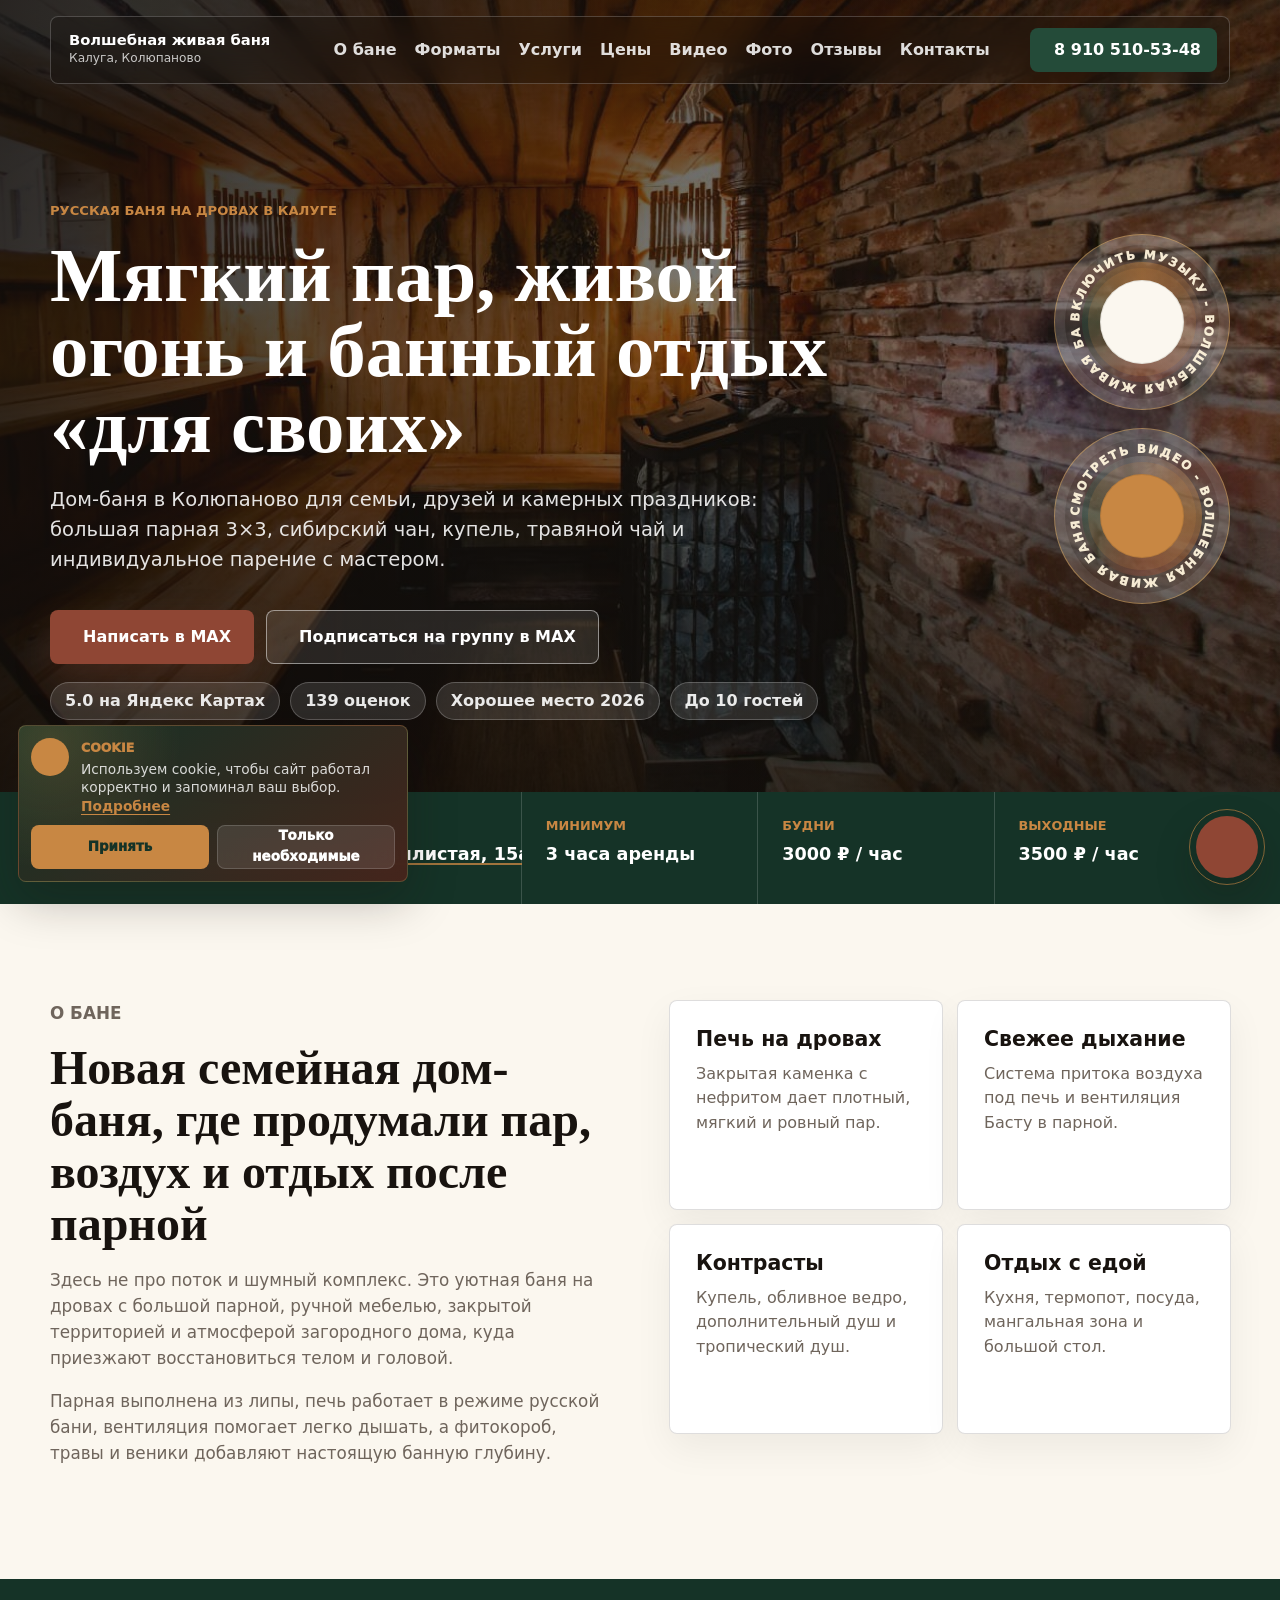
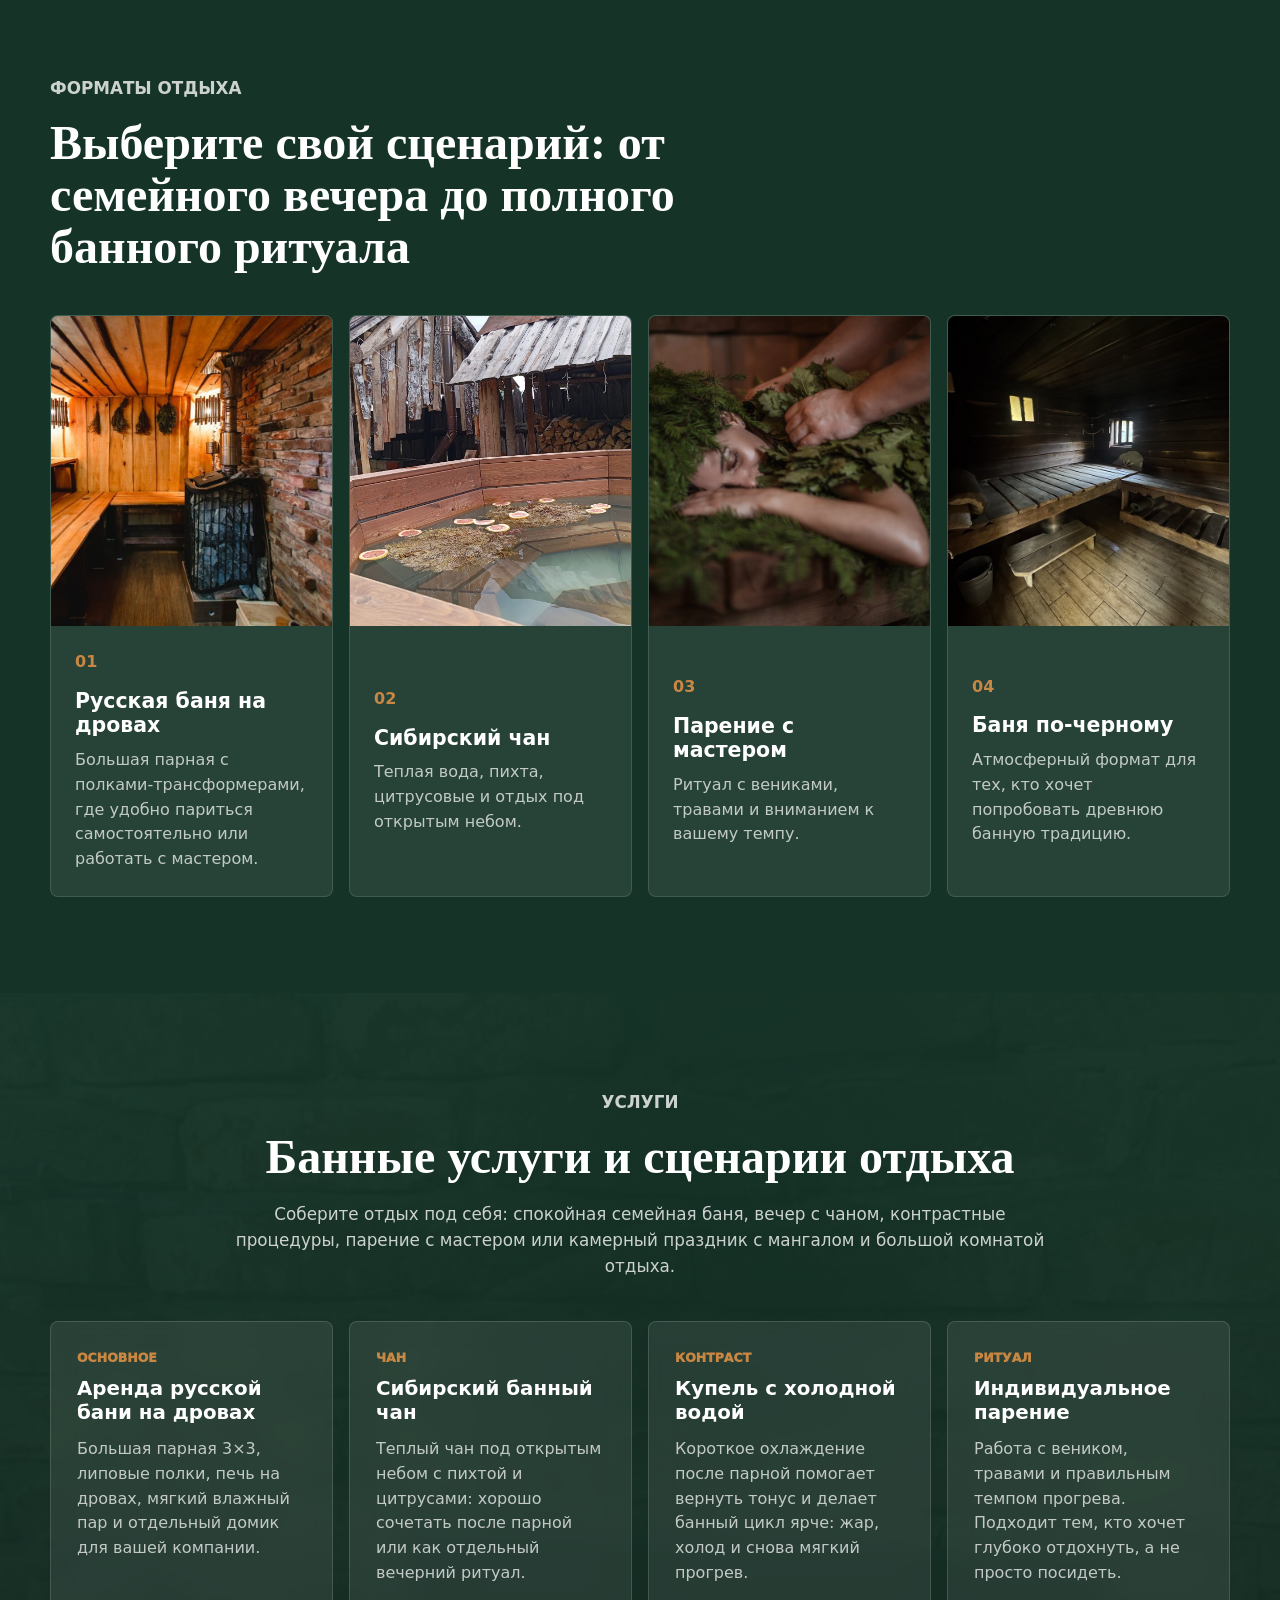
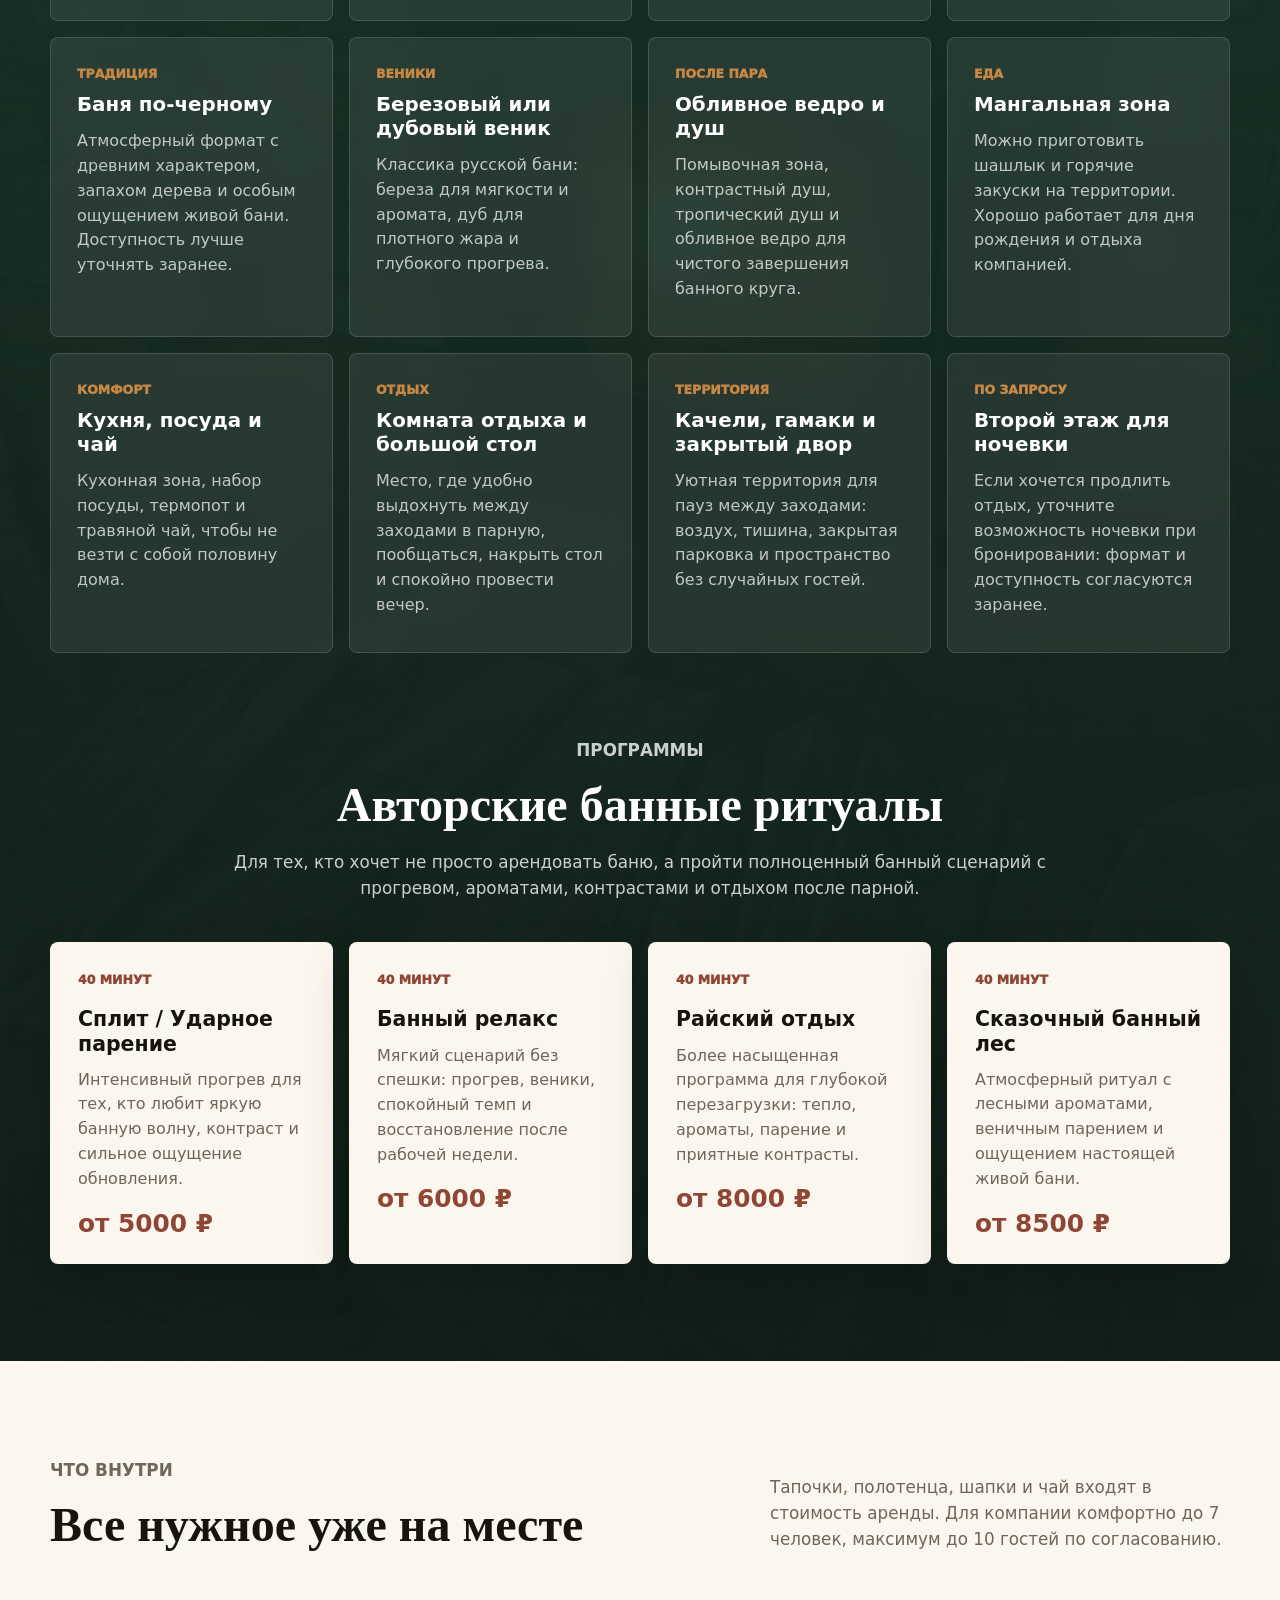
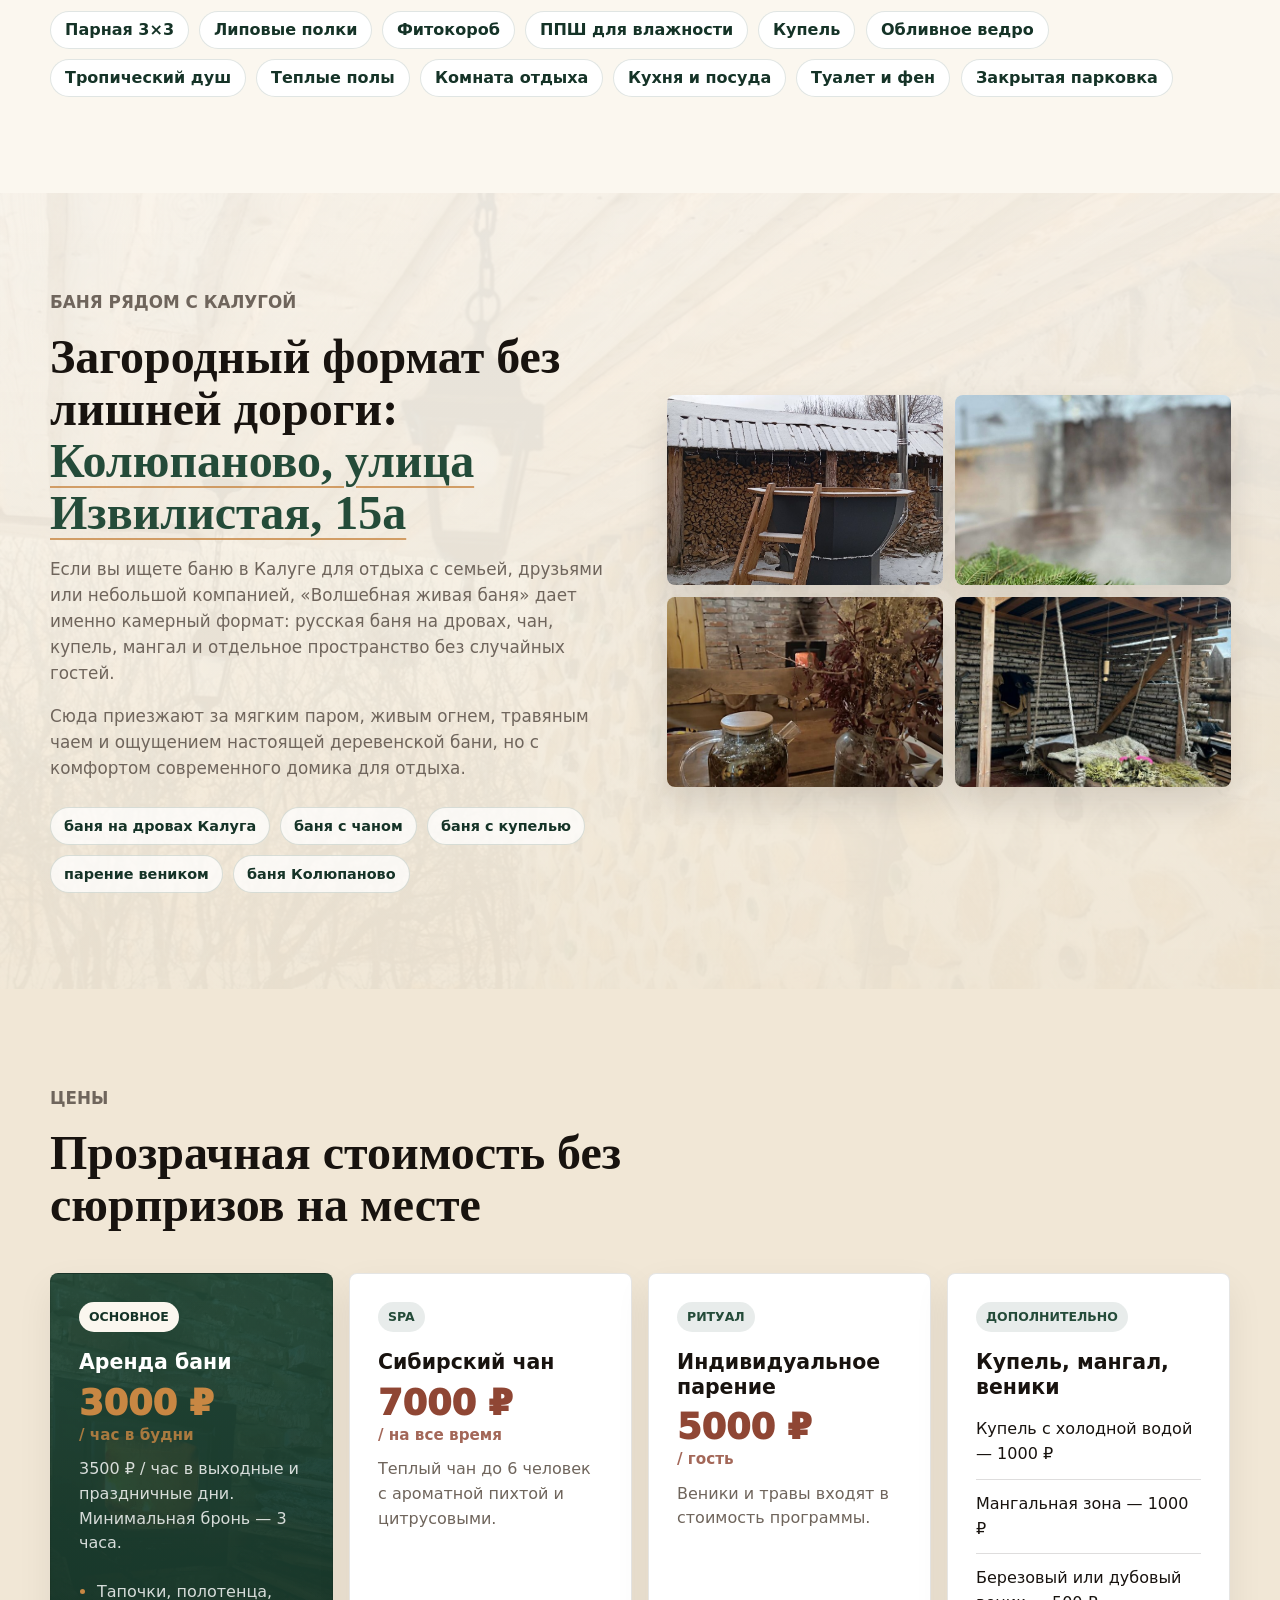
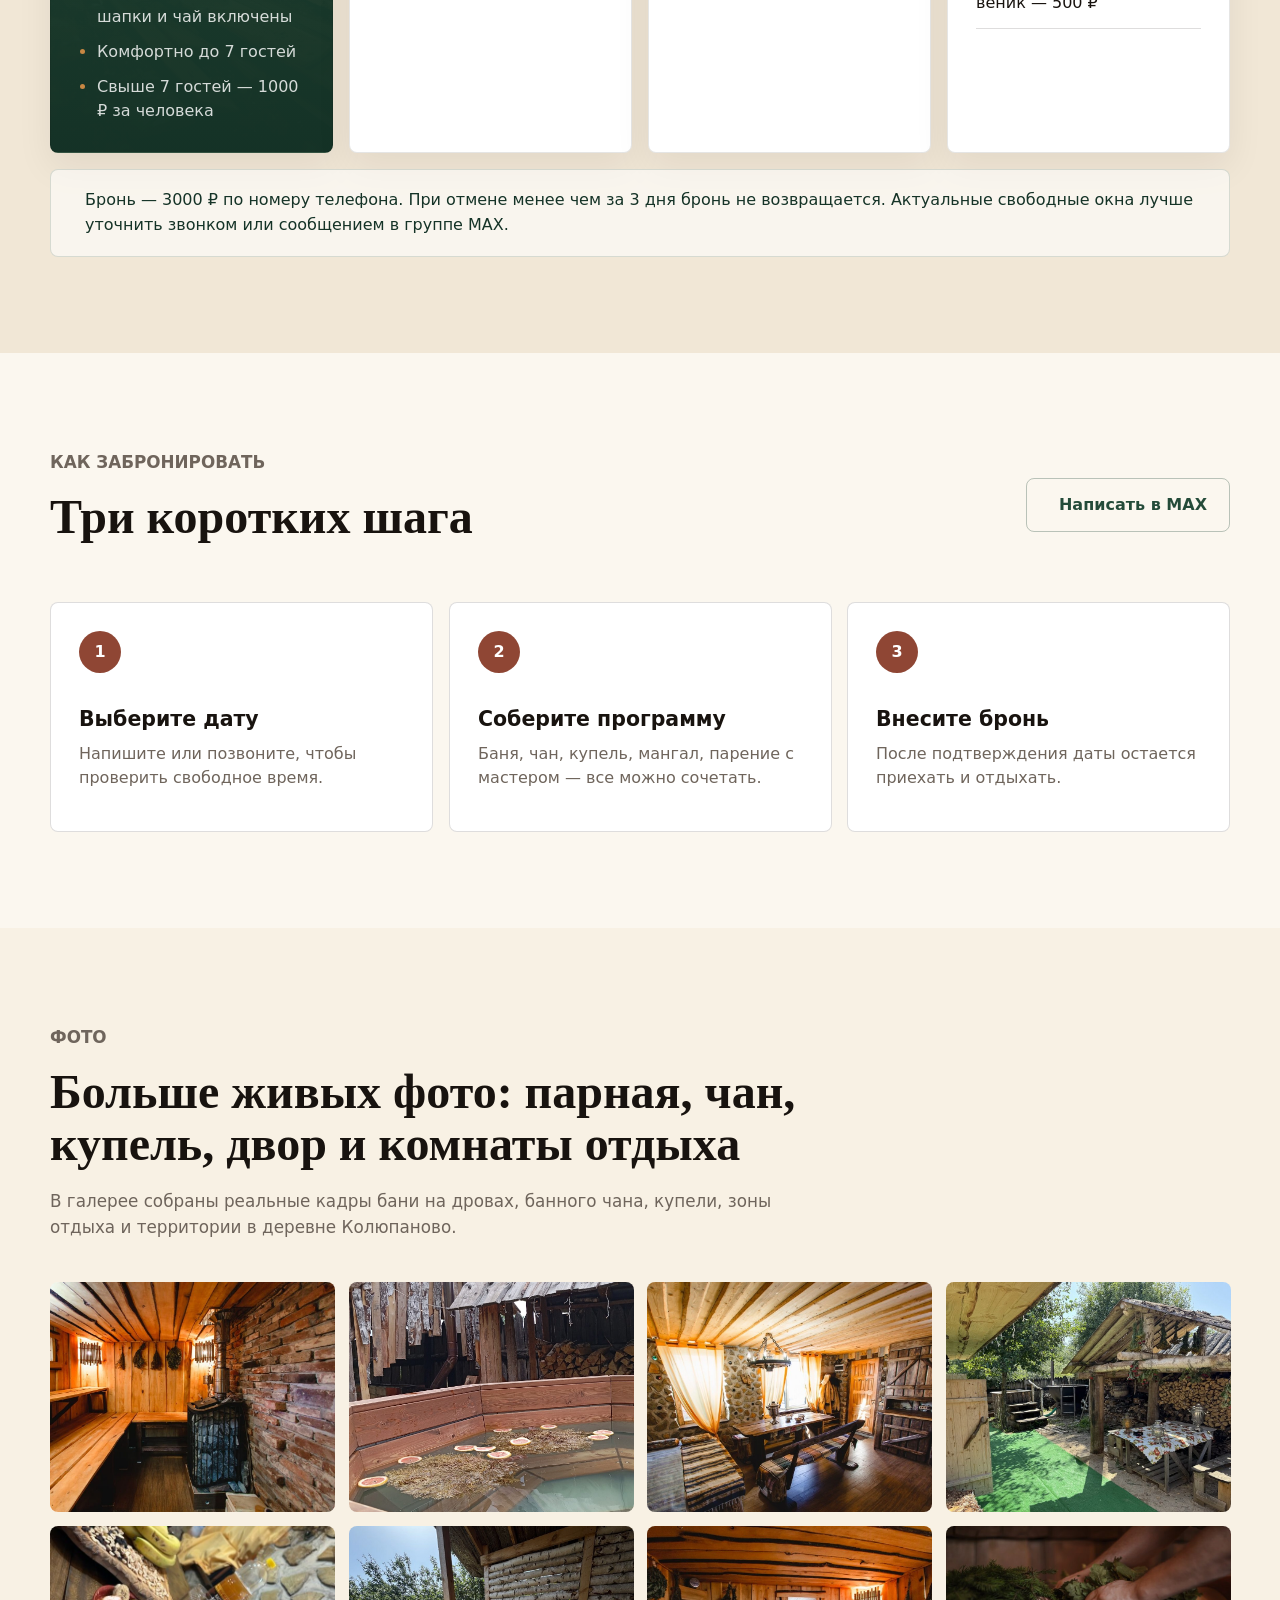
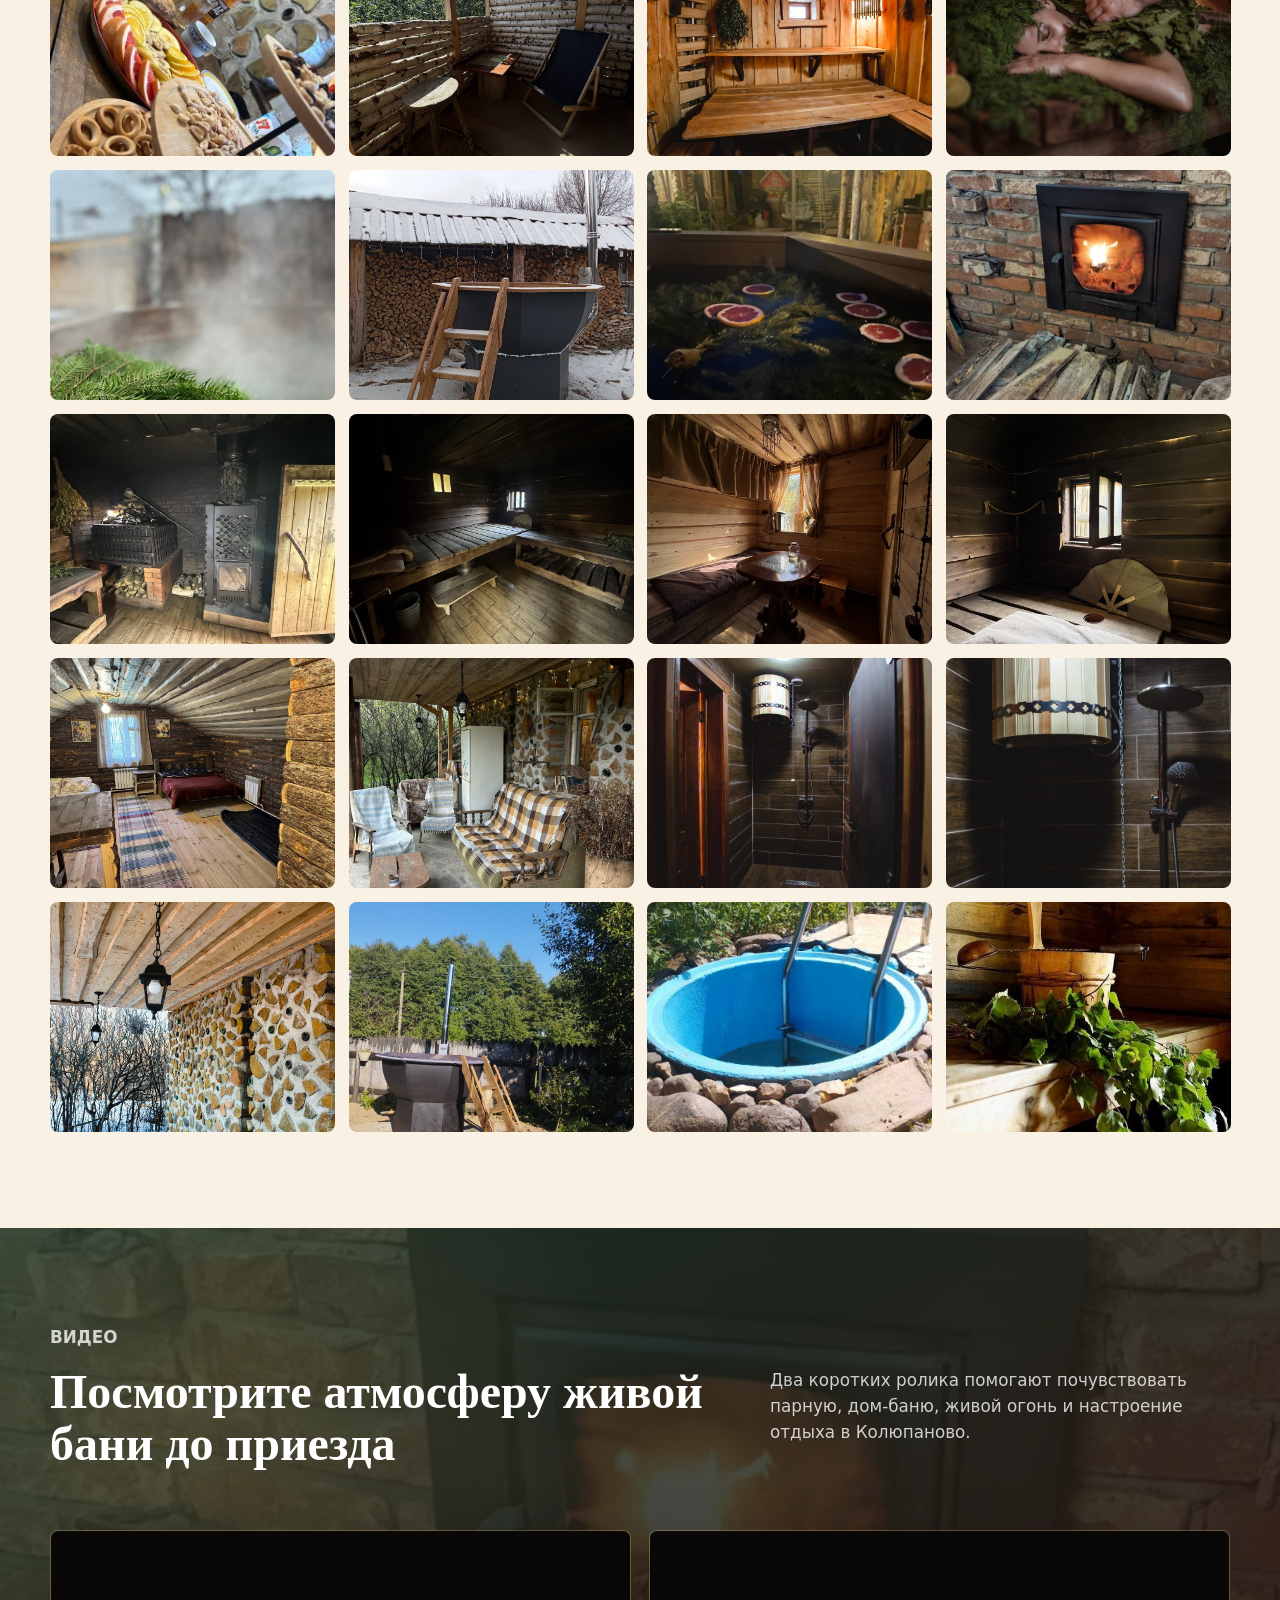
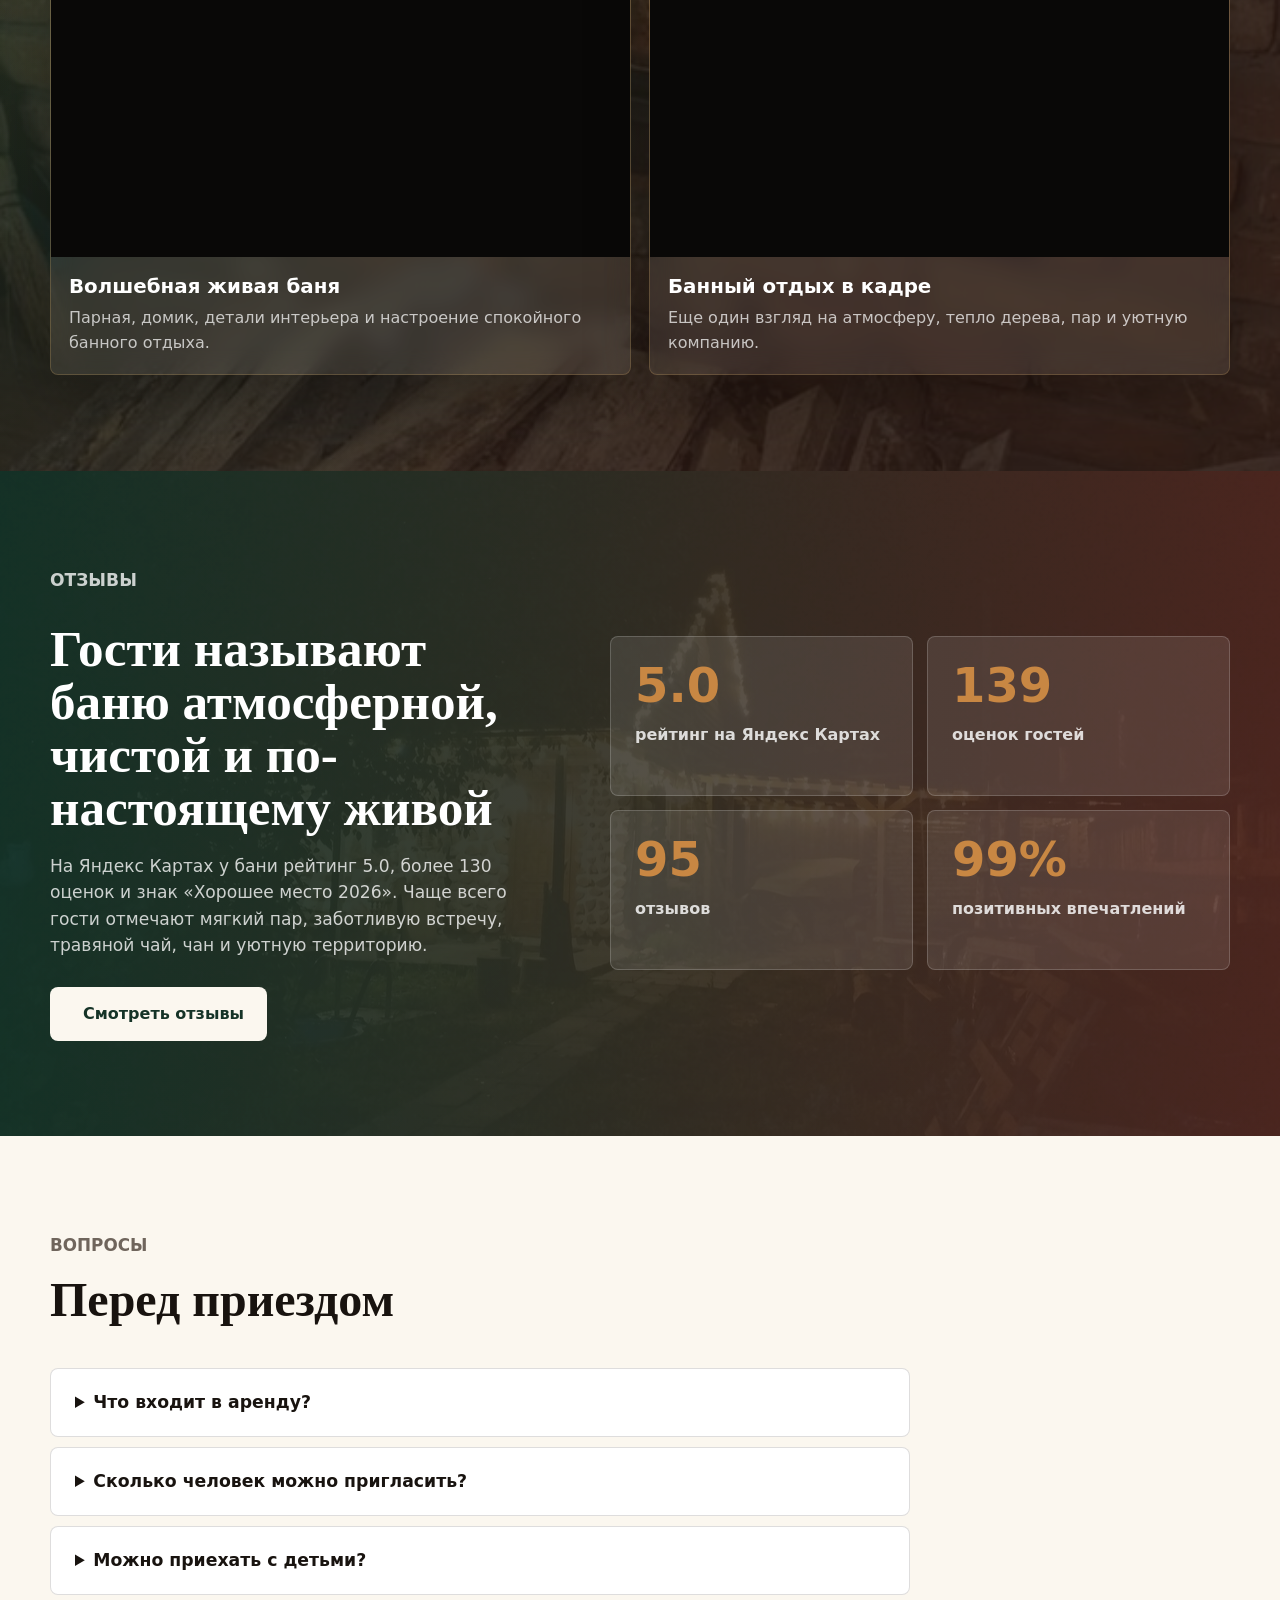
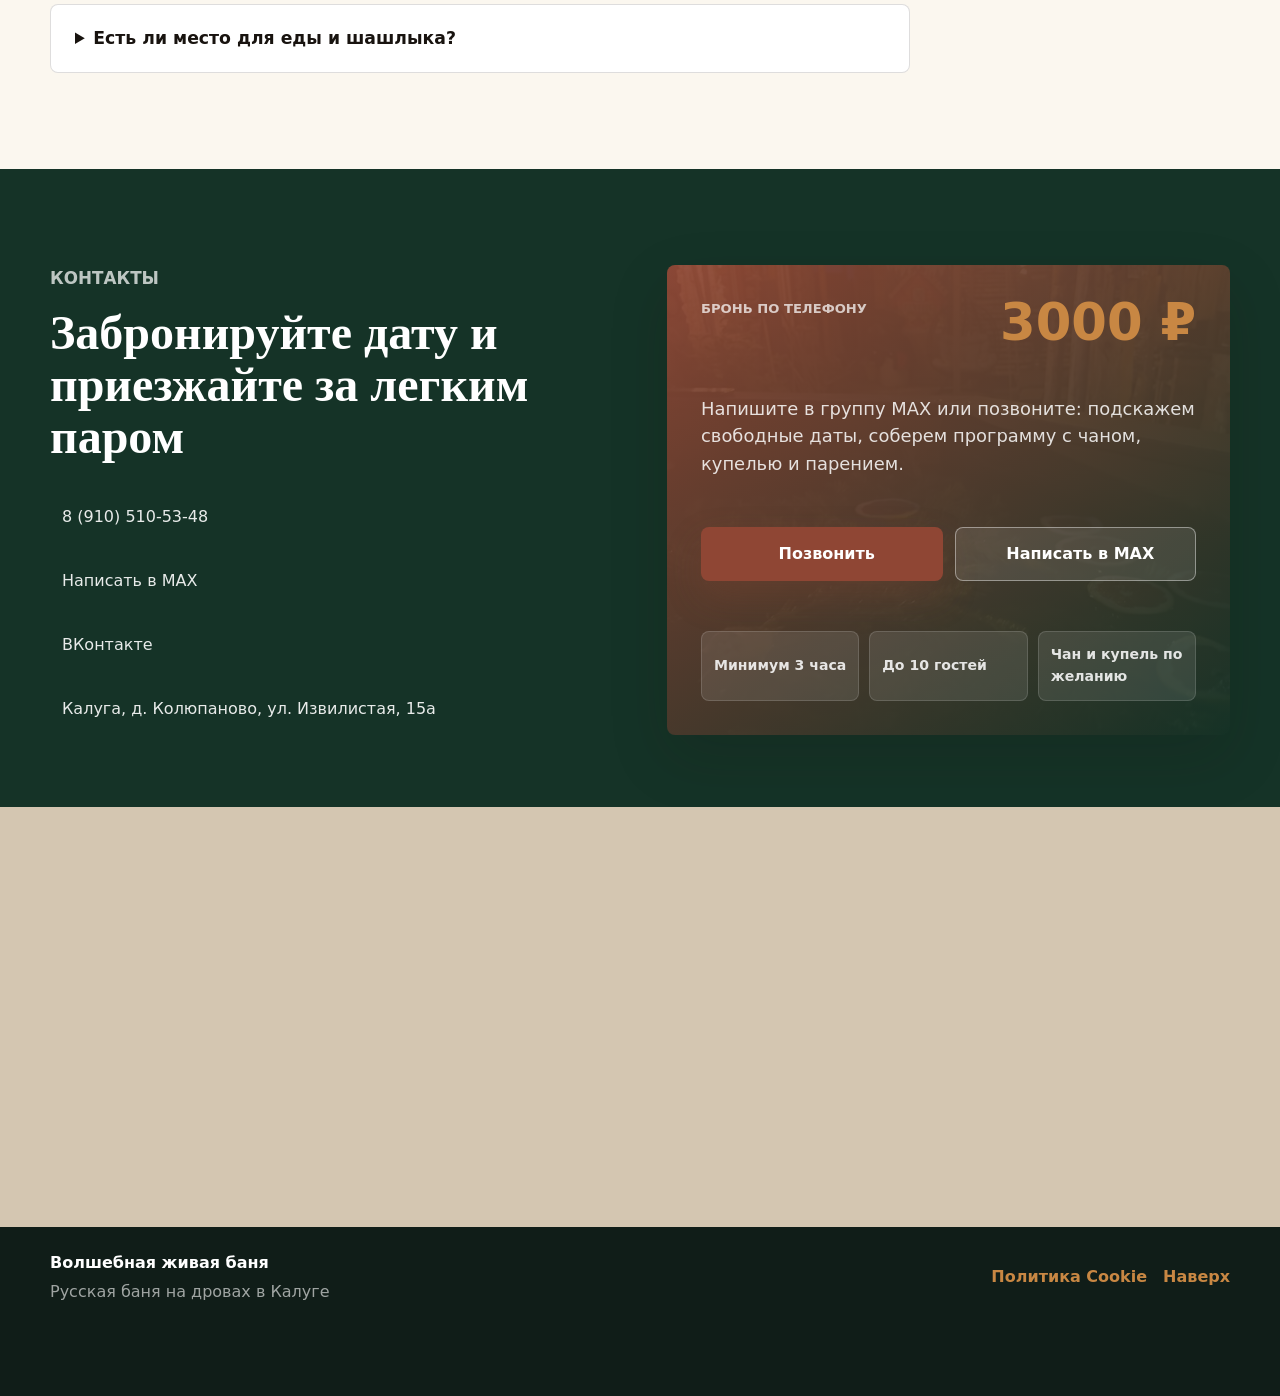
==== index.html @ 109c7ca4 "Убрать нумерацию из блока видео" ====
<!doctype html>
<html lang="ru" prefix="og: https://ogp.me/ns# business: https://ogp.me/ns/business# place: https://ogp.me/ns/place#">
  <head>
    <meta charset="utf-8" />
    <meta name="viewport" content="width=device-width, initial-scale=1" />
    <title>Русская баня на дровах в Калуге | Волшебная живая баня</title>
    <meta
      name="description"
      content="Волшебная живая баня в Калуге: аренда русской бани на дровах в Колюпаново, сибирский чан, купель, веники, парение с мастером и отдых до 10 гостей."
    />
    <meta
      name="keywords"
      content="баня Калуга, русская баня на дровах Калуга, баня Колюпаново, банный чан Калуга, купель Калуга, парение с мастером, аренда бани Калуга, Волшебная живая баня"
    />
    <meta name="robots" content="index, follow, max-image-preview:large" />
    <meta name="author" content="Волшебная живая баня" />
    <meta name="publisher" content="Волшебная живая баня" />
    <meta name="application-name" content="Волшебная живая баня" />
    <meta name="apple-mobile-web-app-title" content="Живая баня" />
    <meta name="format-detection" content="telephone=no" />
    <meta name="referrer" content="strict-origin-when-cross-origin" />
    <meta name="theme-color" content="#153327" />
    <meta name="color-scheme" content="light" />
    <meta name="geo.region" content="RU-KLU" />
    <meta name="geo.placename" content="Калуга, Колюпаново" />
    <meta name="geo.position" content="54.441089;36.232188" />
    <meta name="ICBM" content="54.441089, 36.232188" />
    <link rel="canonical" href="https://banya-kalyga.ru/" />
    <link rel="icon" href="favicon.svg" type="image/svg+xml" />
    <link rel="icon" href="assets/icons/favicon-32.png" sizes="32x32" type="image/png" />
    <link rel="apple-touch-icon" href="assets/icons/apple-touch-icon.png" />
    <link rel="manifest" href="site.webmanifest" />
    <link rel="preload" href="assets/images/hero-desktop.jpg" as="image" />
    <meta property="og:locale" content="ru_RU" />
    <meta property="og:type" content="website" />
    <meta property="og:site_name" content="Волшебная живая баня" />
    <meta property="og:title" content="Волшебная живая баня | Русская баня на дровах в Калуге" />
    <meta
      property="og:description"
      content="Дом-баня в Колюпаново для семьи, друзей и камерных праздников: мягкий пар, сибирский чан, купель, мангальная зона и индивидуальное парение с мастером."
    />
    <meta property="og:url" content="https://banya-kalyga.ru/" />
    <meta property="og:image" content="https://banya-kalyga.ru/assets/images/og-image.jpg" />
    <meta property="og:image:url" content="https://banya-kalyga.ru/assets/images/og-image.jpg" />
    <meta property="og:image:secure_url" content="https://banya-kalyga.ru/assets/images/og-image.jpg" />
    <meta property="og:image:type" content="image/jpeg" />
    <meta property="og:image:width" content="1200" />
    <meta property="og:image:height" content="630" />
    <meta property="og:image:alt" content="Волшебная живая баня в Калуге: парная, чан, купель и отдых на дровах" />
    <meta property="og:updated_time" content="2026-06-25T00:00:00+03:00" />
    <meta property="og:see_also" content="https://yandex.ru/maps/org/volshebnaya_zhivaya_banya/110090709629/" />
    <meta property="og:see_also" content="https://vk.com/public211535735" />
    <meta property="og:see_also" content="https://web.max.ru/-72553877540105" />
    <meta property="place:location:latitude" content="54.441089" />
    <meta property="place:location:longitude" content="36.232188" />
    <meta property="business:contact_data:street_address" content="д. Колюпаново, ул. Извилистая, 15а" />
    <meta property="business:contact_data:locality" content="Калуга" />
    <meta property="business:contact_data:region" content="Калужская область" />
    <meta property="business:contact_data:postal_code" content="248911" />
    <meta property="business:contact_data:country_name" content="Россия" />
    <meta property="business:contact_data:phone_number" content="+79105105348" />
    <meta property="business:contact_data:website" content="https://banya-kalyga.ru/" />
    <meta name="twitter:card" content="summary_large_image" />
    <meta name="twitter:url" content="https://banya-kalyga.ru/" />
    <meta name="twitter:domain" content="banya-kalyga.ru" />
    <meta name="twitter:title" content="Волшебная живая баня | Русская баня на дровах в Калуге" />
    <meta
      name="twitter:description"
      content="Аренда бани на дровах, сибирский чан, купель, мангальная зона и парение с мастером в Калуге."
    />
    <meta name="twitter:image" content="https://banya-kalyga.ru/assets/images/og-image.jpg" />
    <meta name="twitter:image:alt" content="Волшебная живая баня в Калуге: парная, чан, купель и отдых на дровах" />
    <link rel="stylesheet" href="styles.css" />
    <script src="https://unpkg.com/lucide@latest/dist/umd/lucide.min.js" defer></script>
    <script src="script.js" defer></script>
    <script type="application/ld+json">
      {
        "@context": "https://schema.org",
        "@graph": [
          {
            "@type": ["LocalBusiness", "HealthAndBeautyBusiness"],
            "@id": "https://banya-kalyga.ru/#business",
            "name": "Волшебная живая баня",
            "alternateName": "Волшебная живая русская баня на дровах",
            "description": "Русская баня на дровах, сибирский банный чан, купель, мангальная зона и индивидуальное парение в деревне Колюпаново рядом с Калугой.",
            "url": "https://banya-kalyga.ru/",
            "map": "https://yandex.ru/maps/org/volshebnaya_zhivaya_banya/110090709629/",
            "telephone": "+7 910 510-53-48",
            "priceRange": "3000-7000 RUB",
            "image": [
              "https://banya-kalyga.ru/assets/images/hero-desktop.jpg",
              "https://banya-kalyga.ru/assets/images/hot-tub.jpg",
              "https://banya-kalyga.ru/assets/images/lounge.jpg",
              "https://banya-kalyga.ru/assets/images/courtyard.jpg"
            ],
            "address": {
              "@type": "PostalAddress",
              "addressRegion": "Калужская область",
              "addressLocality": "Калуга",
              "streetAddress": "д. Колюпаново, ул. Извилистая, 15а",
              "postalCode": "248911",
              "addressCountry": "RU"
            },
            "geo": {
              "@type": "GeoCoordinates",
              "latitude": 54.441089,
              "longitude": 36.232188
            },
            "areaServed": ["Калуга", "Колюпаново", "Калужская область"],
            "sameAs": [
              "https://yandex.ru/maps/org/volshebnaya_zhivaya_banya/110090709629/",
              "https://vk.com/public211535735",
              "https://web.max.ru/413130154",
              "https://web.max.ru/-72553877540105",
              "https://banya-kalyga.tilda.ws/"
            ],
            "aggregateRating": {
              "@type": "AggregateRating",
              "ratingValue": "5.0",
              "ratingCount": "139"
            },
            "hasOfferCatalog": {
              "@type": "OfferCatalog",
              "name": "Услуги Волшебной живой бани",
              "itemListElement": [
                {
                  "@type": "Offer",
                  "name": "Аренда русской бани на дровах в будни",
                  "price": "3000",
                  "priceCurrency": "RUB",
                  "description": "Аренда бани на дровах минимум на 3 часа."
                },
                {
                  "@type": "Offer",
                  "name": "Аренда русской бани на дровах в выходные",
                  "price": "3500",
                  "priceCurrency": "RUB",
                  "description": "Аренда бани на дровах в выходные и праздничные дни."
                },
                {
                  "@type": "Offer",
                  "name": "Сибирский банный чан",
                  "price": "7000",
                  "priceCurrency": "RUB"
                },
                {
                  "@type": "Offer",
                  "name": "Индивидуальное парение с мастером",
                  "price": "5000",
                  "priceCurrency": "RUB"
                },
                {
                  "@type": "Offer",
                  "name": "Купель с холодной водой",
                  "price": "1000",
                  "priceCurrency": "RUB"
                },
                {
                  "@type": "Offer",
                  "name": "Мангальная зона",
                  "price": "1000",
                  "priceCurrency": "RUB"
                },
                {
                  "@type": "Offer",
                  "name": "Березовый или дубовый веник",
                  "price": "500",
                  "priceCurrency": "RUB"
                },
                {
                  "@type": "Offer",
                  "name": "Сплит/Ударное парение",
                  "price": "5000",
                  "priceCurrency": "RUB"
                },
                {
                  "@type": "Offer",
                  "name": "Банный релакс",
                  "price": "6000",
                  "priceCurrency": "RUB"
                },
                {
                  "@type": "Offer",
                  "name": "Райский отдых",
                  "price": "8000",
                  "priceCurrency": "RUB"
                },
                {
                  "@type": "Offer",
                  "name": "Сказочный банный лес",
                  "price": "8500",
                  "priceCurrency": "RUB"
                }
              ]
            }
          },
          {
            "@type": "WebSite",
            "@id": "https://banya-kalyga.ru/#website",
            "url": "https://banya-kalyga.ru/",
            "name": "Волшебная живая баня",
            "inLanguage": "ru-RU",
            "publisher": {
              "@id": "https://banya-kalyga.ru/#business"
            }
          },
          {
            "@type": "WebPage",
            "@id": "https://banya-kalyga.ru/#webpage",
            "url": "https://banya-kalyga.ru/",
            "name": "Русская баня на дровах в Калуге | Волшебная живая баня",
            "description": "Волшебная живая баня в Калуге: аренда русской бани на дровах в Колюпаново, сибирский чан, купель, веники, парение с мастером и отдых до 10 гостей.",
            "inLanguage": "ru-RU",
            "dateModified": "2026-06-25",
            "isPartOf": {
              "@id": "https://banya-kalyga.ru/#website"
            },
            "about": {
              "@id": "https://banya-kalyga.ru/#business"
            },
            "hasPart": [
              {
                "@id": "https://banya-kalyga.ru/#video-main"
              },
              {
                "@id": "https://banya-kalyga.ru/#video-extra"
              }
            ],
            "primaryImageOfPage": {
              "@type": "ImageObject",
              "url": "https://banya-kalyga.ru/assets/images/og-image.jpg",
              "width": 1200,
              "height": 630,
              "caption": "Волшебная живая баня в Калуге: парная, чан, купель и отдых на дровах"
            }
          },
          {
            "@type": "VideoObject",
            "@id": "https://banya-kalyga.ru/#video-main",
            "name": "Видео о Волшебной живой бане",
            "description": "Видео о русской бане на дровах, банном отдыхе, парной и атмосфере Волшебной живой бани в Калуге.",
            "thumbnailUrl": "https://i.ytimg.com/vi/Zr4APJ_VISc/hqdefault.jpg",
            "embedUrl": "https://www.youtube.com/embed/Zr4APJ_VISc",
            "contentUrl": "https://www.youtube.com/watch?v=Zr4APJ_VISc",
            "inLanguage": "ru-RU",
            "publisher": {
              "@id": "https://banya-kalyga.ru/#business"
            }
          },
          {
            "@type": "VideoObject",
            "@id": "https://banya-kalyga.ru/#video-extra",
            "name": "Видео о банном отдыхе в Волшебной живой бане",
            "description": "Дополнительное видео о банной атмосфере, отдыхе и услугах Волшебной живой бани.",
            "thumbnailUrl": "https://i.ytimg.com/vi/e5Cr0cHeMII/hqdefault.jpg",
            "embedUrl": "https://www.youtube.com/embed/e5Cr0cHeMII",
            "contentUrl": "https://www.youtube.com/watch?v=e5Cr0cHeMII",
            "inLanguage": "ru-RU",
            "publisher": {
              "@id": "https://banya-kalyga.ru/#business"
            }
          },
          {
            "@type": "FAQPage",
            "@id": "https://banya-kalyga.ru/#faq",
            "mainEntity": [
              {
                "@type": "Question",
                "name": "Что входит в аренду бани?",
                "acceptedAnswer": {
                  "@type": "Answer",
                  "text": "В аренду входят тапочки, полотенца, банные шапки и чай. Дополнительные услуги можно добавить при бронировании."
                }
              },
              {
                "@type": "Question",
                "name": "Сколько человек можно пригласить?",
                "acceptedAnswer": {
                  "@type": "Answer",
                  "text": "Комфортно до 7 гостей, максимум до 10 человек по согласованию. За гостей сверх 7 предусмотрена доплата."
                }
              },
              {
                "@type": "Question",
                "name": "Есть ли банный чан и купель?",
                "acceptedAnswer": {
                  "@type": "Answer",
                  "text": "Да, можно добавить сибирский банный чан и купель с холодной водой."
                }
              }
            ]
          }
        ]
      }
    </script>
  </head>
  <body>
    <header class="site-header" data-header>
      <a class="brand" href="#top" aria-label="В начало">
        <span class="brand__text">
          <strong>Волшебная живая баня</strong>
          <small>Калуга, Колюпаново</small>
        </span>
      </a>

      <button class="icon-button menu-toggle" type="button" aria-label="Открыть меню" aria-expanded="false" data-menu-toggle>
        <i data-lucide="menu"></i>
      </button>

      <nav class="main-nav" data-nav>
        <a href="#about">О бане</a>
        <a href="#formats">Форматы</a>
        <a href="#services">Услуги</a>
        <a href="#prices">Цены</a>
        <a href="#video">Видео</a>
        <a href="#gallery">Фото</a>
        <a href="#reviews">Отзывы</a>
        <a href="#contacts">Контакты</a>
      </nav>

      <a class="header-phone" href="tel:+79105105348">
        <i data-lucide="phone"></i>
        <span>8 910 510-53-48</span>
      </a>

      <a
        class="header-map"
        href="https://yandex.ru/maps/org/volshebnaya_zhivaya_banya/110090709629/"
        target="_blank"
        rel="noreferrer"
        aria-label="Открыть карту проезда"
      >
        <i data-lucide="map-pin"></i>
      </a>
    </header>

    <main id="top">
      <section class="hero" aria-label="Первый экран">
        <div class="hero__bg" role="img" aria-label="Парная Волшебной живой бани"></div>
        <div class="hero__shade"></div>

        <div class="container hero__content">
          <p class="eyebrow">Русская баня на дровах в Калуге</p>
          <h1>Мягкий пар, живой огонь и банный отдых «для своих»</h1>
          <p class="hero__lead">
            Дом-баня в Колюпаново для семьи, друзей и камерных праздников:
            большая парная 3×3, сибирский чан, купель, травяной чай и
            индивидуальное парение с мастером.
          </p>

          <div class="hero-media-actions" aria-label="Медиа на первом экране">
            <button class="hero-music" type="button" aria-label="Включить музыку Волшебная живая баня" data-audio-hero>
              <span class="hero-music__ring" aria-hidden="true">
                <svg viewBox="0 0 160 160">
                  <defs>
                    <path id="hero-music-circle" d="M80 80 m -58 0 a 58 58 0 1 1 116 0 a 58 58 0 1 1 -116 0" />
                  </defs>
                  <text>
                    <textPath href="#hero-music-circle">
                      ВКЛЮЧИТЬ МУЗЫКУ - ВОЛШЕБНАЯ ЖИВАЯ БАНЯ -
                    </textPath>
                  </text>
                </svg>
              </span>
              <span class="hero-music__center" aria-hidden="true">
                <i data-lucide="music-2"></i>
              </span>
            </button>

            <a class="hero-music hero-video" href="#video" aria-label="Перейти к видео о Волшебной живой бане">
              <span class="hero-music__ring" aria-hidden="true">
                <svg viewBox="0 0 160 160">
                  <defs>
                    <path id="hero-video-circle" d="M80 80 m -58 0 a 58 58 0 1 1 116 0 a 58 58 0 1 1 -116 0" />
                  </defs>
                  <text>
                    <textPath href="#hero-video-circle">
                      СМОТРЕТЬ ВИДЕО - ВОЛШЕБНАЯ ЖИВАЯ БАНЯ -
                    </textPath>
                  </text>
                </svg>
              </span>
              <span class="hero-music__center" aria-hidden="true">
                <i data-lucide="play"></i>
              </span>
            </a>
          </div>

          <div class="hero__actions">
            <a class="button button--primary" href="https://web.max.ru/413130154" target="_blank" rel="noreferrer">
              <i data-lucide="message-circle"></i>
              Написать в MAX
            </a>
            <a class="button button--secondary" href="https://web.max.ru/-72553877540105" target="_blank" rel="noreferrer">
              <i data-lucide="users"></i>
              Подписаться на группу в MAX
            </a>
          </div>

          <div class="hero__facts" aria-label="Ключевые преимущества">
            <span>5.0 на Яндекс Картах</span>
            <span>139 оценок</span>
            <span>Хорошее место 2026</span>
            <span>До 10 гостей</span>
          </div>
        </div>
      </section>

      <section class="booking-strip" aria-label="Быстрая информация">
        <div class="container strip-grid">
          <div>
            <span class="strip-label">Адрес</span>
            <strong>
              <a class="map-link" href="https://yandex.ru/maps/org/volshebnaya_zhivaya_banya/110090709629/" target="_blank" rel="noreferrer">
                Калуга, д. Колюпаново, ул. Извилистая, 15а
              </a>
            </strong>
          </div>
          <div>
            <span class="strip-label">Минимум</span>
            <strong>3 часа аренды</strong>
          </div>
          <div>
            <span class="strip-label">Будни</span>
            <strong>3000 ₽ / час</strong>
          </div>
          <div>
            <span class="strip-label">Выходные</span>
            <strong>3500 ₽ / час</strong>
          </div>
        </div>
      </section>

      <section class="section section--light" id="about">
        <div class="container split">
          <div class="section-copy">
            <p class="eyebrow">О бане</p>
            <h2>Новая семейная дом-баня, где продумали пар, воздух и отдых после парной</h2>
            <p>
              Здесь не про поток и шумный комплекс. Это уютная баня на дровах
              с большой парной, ручной мебелью, закрытой территорией и
              атмосферой загородного дома, куда приезжают восстановиться телом
              и головой.
            </p>
            <p>
              Парная выполнена из липы, печь работает в режиме русской бани,
              вентиляция помогает легко дышать, а фитокороб, травы и веники
              добавляют настоящую банную глубину.
            </p>
          </div>

          <div class="feature-grid">
            <article class="feature-card">
              <i data-lucide="flame"></i>
              <h3>Печь на дровах</h3>
              <p>Закрытая каменка с нефритом дает плотный, мягкий и ровный пар.</p>
            </article>
            <article class="feature-card">
              <i data-lucide="wind"></i>
              <h3>Свежее дыхание</h3>
              <p>Система притока воздуха под печь и вентиляция Басту в парной.</p>
            </article>
            <article class="feature-card">
              <i data-lucide="waves"></i>
              <h3>Контрасты</h3>
              <p>Купель, обливное ведро, дополнительный душ и тропический душ.</p>
            </article>
            <article class="feature-card">
              <i data-lucide="utensils"></i>
              <h3>Отдых с едой</h3>
              <p>Кухня, термопот, посуда, мангальная зона и большой стол.</p>
            </article>
          </div>
        </div>
      </section>

      <section class="section section--dark" id="formats">
        <div class="container">
          <div class="section-heading">
            <p class="eyebrow">Форматы отдыха</p>
            <h2>Выберите свой сценарий: от семейного вечера до полного банного ритуала</h2>
          </div>

          <div class="experience-grid">
            <article class="experience-card">
              <img src="assets/images/steam-room.jpg" alt="Русская парная на дровах" />
              <div>
                <span>01</span>
                <h3>Русская баня на дровах</h3>
                <p>
                  Большая парная с полками-трансформерами, где удобно париться
                  самостоятельно или работать с мастером.
                </p>
              </div>
            </article>
            <article class="experience-card">
              <img src="assets/images/hot-tub.jpg" alt="Сибирский банный чан" />
              <div>
                <span>02</span>
                <h3>Сибирский чан</h3>
                <p>Теплая вода, пихта, цитрусовые и отдых под открытым небом.</p>
              </div>
            </article>
            <article class="experience-card">
              <img src="assets/images/master-steam.jpg" alt="Индивидуальное парение" />
              <div>
                <span>03</span>
                <h3>Парение с мастером</h3>
                <p>Ритуал с вениками, травами и вниманием к вашему темпу.</p>
              </div>
            </article>
            <article class="experience-card">
              <img src="assets/images/black-bath.jpg" alt="Баня по-черному" />
              <div>
                <span>04</span>
                <h3>Баня по-черному</h3>
                <p>Атмосферный формат для тех, кто хочет попробовать древнюю банную традицию.</p>
              </div>
            </article>
          </div>
        </div>
      </section>

      <section class="section section--services" id="services">
        <div class="container">
          <div class="section-heading section-heading--center">
            <p class="eyebrow">Услуги</p>
            <h2>Банные услуги и сценарии отдыха</h2>
            <p>
              Соберите отдых под себя: спокойная семейная баня, вечер с чаном,
              контрастные процедуры, парение с мастером или камерный праздник
              с мангалом и большой комнатой отдыха.
            </p>
          </div>

          <div class="service-grid">
            <article class="service-card">
              <i data-lucide="flame"></i>
              <span>Основное</span>
              <h3>Аренда русской бани на дровах</h3>
              <p>Большая парная 3×3, липовые полки, печь на дровах, мягкий влажный пар и отдельный домик для вашей компании.</p>
            </article>
            <article class="service-card">
              <i data-lucide="waves"></i>
              <span>Чан</span>
              <h3>Сибирский банный чан</h3>
              <p>Теплый чан под открытым небом с пихтой и цитрусами: хорошо сочетать после парной или как отдельный вечерний ритуал.</p>
            </article>
            <article class="service-card">
              <i data-lucide="snowflake"></i>
              <span>Контраст</span>
              <h3>Купель с холодной водой</h3>
              <p>Короткое охлаждение после парной помогает вернуть тонус и делает банный цикл ярче: жар, холод и снова мягкий прогрев.</p>
            </article>
            <article class="service-card">
              <i data-lucide="leaf"></i>
              <span>Ритуал</span>
              <h3>Индивидуальное парение</h3>
              <p>Работа с веником, травами и правильным темпом прогрева. Подходит тем, кто хочет глубоко отдохнуть, а не просто посидеть.</p>
            </article>
            <article class="service-card">
              <i data-lucide="moon"></i>
              <span>Традиция</span>
              <h3>Баня по-черному</h3>
              <p>Атмосферный формат с древним характером, запахом дерева и особым ощущением живой бани. Доступность лучше уточнять заранее.</p>
            </article>
            <article class="service-card">
              <i data-lucide="sprout"></i>
              <span>Веники</span>
              <h3>Березовый или дубовый веник</h3>
              <p>Классика русской бани: береза для мягкости и аромата, дуб для плотного жара и глубокого прогрева.</p>
            </article>
            <article class="service-card">
              <i data-lucide="shower-head"></i>
              <span>После пара</span>
              <h3>Обливное ведро и душ</h3>
              <p>Помывочная зона, контрастный душ, тропический душ и обливное ведро для чистого завершения банного круга.</p>
            </article>
            <article class="service-card">
              <i data-lucide="chef-hat"></i>
              <span>Еда</span>
              <h3>Мангальная зона</h3>
              <p>Можно приготовить шашлык и горячие закуски на территории. Хорошо работает для дня рождения и отдыха компанией.</p>
            </article>
            <article class="service-card">
              <i data-lucide="utensils"></i>
              <span>Комфорт</span>
              <h3>Кухня, посуда и чай</h3>
              <p>Кухонная зона, набор посуды, термопот и травяной чай, чтобы не везти с собой половину дома.</p>
            </article>
            <article class="service-card">
              <i data-lucide="sofa"></i>
              <span>Отдых</span>
              <h3>Комната отдыха и большой стол</h3>
              <p>Место, где удобно выдохнуть между заходами в парную, пообщаться, накрыть стол и спокойно провести вечер.</p>
            </article>
            <article class="service-card">
              <i data-lucide="trees"></i>
              <span>Территория</span>
              <h3>Качели, гамаки и закрытый двор</h3>
              <p>Уютная территория для пауз между заходами: воздух, тишина, закрытая парковка и пространство без случайных гостей.</p>
            </article>
            <article class="service-card">
              <i data-lucide="bed"></i>
              <span>По запросу</span>
              <h3>Второй этаж для ночевки</h3>
              <p>Если хочется продлить отдых, уточните возможность ночевки при бронировании: формат и доступность согласуются заранее.</p>
            </article>
          </div>

          <div class="programs-block">
            <div class="section-heading section-heading--center">
              <p class="eyebrow">Программы</p>
              <h2>Авторские банные ритуалы</h2>
              <p>
                Для тех, кто хочет не просто арендовать баню, а пройти
                полноценный банный сценарий с прогревом, ароматами, контрастами
                и отдыхом после парной.
              </p>
            </div>

            <div class="program-grid">
              <article class="program-card">
                <span>40 минут</span>
                <h3>Сплит / Ударное парение</h3>
                <p>Интенсивный прогрев для тех, кто любит яркую банную волну, контраст и сильное ощущение обновления.</p>
                <strong>от 5000 ₽</strong>
              </article>
              <article class="program-card">
                <span>40 минут</span>
                <h3>Банный релакс</h3>
                <p>Мягкий сценарий без спешки: прогрев, веники, спокойный темп и восстановление после рабочей недели.</p>
                <strong>от 6000 ₽</strong>
              </article>
              <article class="program-card">
                <span>40 минут</span>
                <h3>Райский отдых</h3>
                <p>Более насыщенная программа для глубокой перезагрузки: тепло, ароматы, парение и приятные контрасты.</p>
                <strong>от 8000 ₽</strong>
              </article>
              <article class="program-card">
                <span>40 минут</span>
                <h3>Сказочный банный лес</h3>
                <p>Атмосферный ритуал с лесными ароматами, веничным парением и ощущением настоящей живой бани.</p>
                <strong>от 8500 ₽</strong>
              </article>
            </div>
          </div>
        </div>
      </section>

      <section class="section section--light details">
        <div class="container">
          <div class="section-heading section-heading--row">
            <div>
              <p class="eyebrow">Что внутри</p>
              <h2>Все нужное уже на месте</h2>
            </div>
            <p>
              Тапочки, полотенца, шапки и чай входят в стоимость аренды. Для
              компании комфортно до 7 человек, максимум до 10 гостей по
              согласованию.
            </p>
          </div>

          <div class="amenities">
            <span>Парная 3×3</span>
            <span>Липовые полки</span>
            <span>Фитокороб</span>
            <span>ППШ для влажности</span>
            <span>Купель</span>
            <span>Обливное ведро</span>
            <span>Тропический душ</span>
            <span>Теплые полы</span>
            <span>Комната отдыха</span>
            <span>Кухня и посуда</span>
            <span>Туалет и фен</span>
            <span>Закрытая парковка</span>
          </div>
        </div>
      </section>

      <section class="section section--local" id="location">
        <div class="container local-layout">
          <div class="section-copy">
            <p class="eyebrow">Баня рядом с Калугой</p>
            <h2>
              Загородный формат без лишней дороги:
              <a class="map-link map-link--inline" href="https://yandex.ru/maps/org/volshebnaya_zhivaya_banya/110090709629/" target="_blank" rel="noreferrer">
                Колюпаново, улица Извилистая, 15а
              </a>
            </h2>
            <p>
              Если вы ищете баню в Калуге для отдыха с семьей, друзьями или
              небольшой компанией, «Волшебная живая баня» дает именно камерный
              формат: русская баня на дровах, чан, купель, мангал и отдельное
              пространство без случайных гостей.
            </p>
            <p>
              Сюда приезжают за мягким паром, живым огнем, травяным чаем и
              ощущением настоящей деревенской бани, но с комфортом современного
              домика для отдыха.
            </p>
            <div class="local-tags" aria-label="Популярные запросы">
              <span>баня на дровах Калуга</span>
              <span>баня с чаном</span>
              <span>баня с купелью</span>
              <span>парение веником</span>
              <span>баня Колюпаново</span>
            </div>
          </div>

          <div class="local-media" aria-label="Фото бани и территории">
            <img src="assets/images/winter-chan.jpg" alt="Зимний банный чан у Волшебной живой бани в Калуге" loading="lazy" />
            <img src="assets/images/steam-mist.jpg" alt="Пар и хвойные ветки для банного чана" loading="lazy" />
            <img src="assets/images/herbal-table.jpg" alt="Травы, чай и банные принадлежности в комнате отдыха" loading="lazy" />
            <img src="assets/images/porch.jpg" alt="Крыльцо и вход в банный домик в Колюпаново" loading="lazy" />
          </div>
        </div>
      </section>

      <section class="section section--cream" id="prices">
        <div class="container">
          <div class="section-heading">
            <p class="eyebrow">Цены</p>
            <h2>Прозрачная стоимость без сюрпризов на месте</h2>
          </div>

          <div class="price-grid">
            <article class="price-card price-card--accent">
              <span class="price-tag">Основное</span>
              <h3>Аренда бани</h3>
              <div class="price-value">3000 ₽ <small>/ час в будни</small></div>
              <p>3500 ₽ / час в выходные и праздничные дни. Минимальная бронь — 3 часа.</p>
              <ul>
                <li>Тапочки, полотенца, шапки и чай включены</li>
                <li>Комфортно до 7 гостей</li>
                <li>Свыше 7 гостей — 1000 ₽ за человека</li>
              </ul>
            </article>

            <article class="price-card">
              <span class="price-tag">SPA</span>
              <h3>Сибирский чан</h3>
              <div class="price-value">7000 ₽ <small>/ на все время</small></div>
              <p>Теплый чан до 6 человек с ароматной пихтой и цитрусовыми.</p>
            </article>

            <article class="price-card">
              <span class="price-tag">Ритуал</span>
              <h3>Индивидуальное парение</h3>
              <div class="price-value">5000 ₽ <small>/ гость</small></div>
              <p>Веники и травы входят в стоимость программы.</p>
            </article>

            <article class="price-card">
              <span class="price-tag">Дополнительно</span>
              <h3>Купель, мангал, веники</h3>
              <div class="price-list">
                <span>Купель с холодной водой — 1000 ₽</span>
                <span>Мангальная зона — 1000 ₽</span>
                <span>Березовый или дубовый веник — 500 ₽</span>
              </div>
            </article>
          </div>

          <div class="booking-note">
            <i data-lucide="shield-check"></i>
            <p>
              Бронь — 3000 ₽ по номеру телефона. При отмене менее чем за 3 дня
              бронь не возвращается. Актуальные свободные окна лучше уточнить
              звонком или сообщением в группе MAX.
            </p>
          </div>
        </div>
      </section>

      <section class="section section--light process">
        <div class="container">
          <div class="section-heading section-heading--row">
            <div>
              <p class="eyebrow">Как забронировать</p>
              <h2>Три коротких шага</h2>
            </div>
            <a class="button button--outline" href="https://web.max.ru/-72553877540105" target="_blank" rel="noreferrer">
              <i data-lucide="send"></i>
              Написать в MAX
            </a>
          </div>

          <div class="steps">
            <article>
              <span>1</span>
              <h3>Выберите дату</h3>
              <p>Напишите или позвоните, чтобы проверить свободное время.</p>
            </article>
            <article>
              <span>2</span>
              <h3>Соберите программу</h3>
              <p>Баня, чан, купель, мангал, парение с мастером — все можно сочетать.</p>
            </article>
            <article>
              <span>3</span>
              <h3>Внесите бронь</h3>
              <p>После подтверждения даты остается приехать и отдыхать.</p>
            </article>
          </div>
        </div>
      </section>

      <section class="section section--gallery" id="gallery">
        <div class="container">
          <div class="section-heading">
            <p class="eyebrow">Фото</p>
            <h2>Больше живых фото: парная, чан, купель, двор и комнаты отдыха</h2>
            <p>
              В галерее собраны реальные кадры бани на дровах, банного чана,
              купели, зоны отдыха и территории в деревне Колюпаново.
            </p>
          </div>

          <div class="gallery-grid" data-gallery>
            <button class="gallery-item" type="button" data-full="assets/images/steam-room.jpg" aria-label="Открыть фото парной">
              <img src="assets/images/steam-room.jpg" alt="Русская баня на дровах в Калуге: парная с печью и липовыми полками" loading="lazy" />
              <span class="gallery-caption">Парная на дровах</span>
            </button>
            <button class="gallery-item" type="button" data-full="assets/images/hot-tub.jpg" aria-label="Открыть фото чана">
              <img src="assets/images/hot-tub.jpg" alt="Сибирский банный чан с теплой водой и цитрусами" loading="lazy" />
              <span class="gallery-caption">Сибирский чан</span>
            </button>
            <button class="gallery-item" type="button" data-full="assets/images/lounge.jpg" aria-label="Открыть фото комнаты отдыха">
              <img src="assets/images/lounge.jpg" alt="Комната отдыха с большим деревянным столом" loading="lazy" />
              <span class="gallery-caption">Комната отдыха</span>
            </button>
            <button class="gallery-item" type="button" data-full="assets/images/courtyard.jpg" aria-label="Открыть фото двора">
              <img src="assets/images/courtyard.jpg" alt="Закрытый двор и мангальная зона у бани" loading="lazy" />
              <span class="gallery-caption">Двор и мангал</span>
            </button>
            <button class="gallery-item" type="button" data-full="assets/images/herbs.jpg" aria-label="Открыть фото банных трав">
              <img src="assets/images/herbs.jpg" alt="Банные травы, чай и угощения для гостей" loading="lazy" />
              <span class="gallery-caption">Травы и чай</span>
            </button>
            <button class="gallery-item" type="button" data-full="assets/images/terrace.jpg" aria-label="Открыть фото террасы">
              <img src="assets/images/terrace.jpg" alt="Терраса с лежаком для отдыха после парной" loading="lazy" />
              <span class="gallery-caption">Терраса</span>
            </button>
            <button class="gallery-item" type="button" data-full="assets/images/bench.jpg" aria-label="Открыть фото полков">
              <img src="assets/images/bench.jpg" alt="Широкие липовые полки в русской парной" loading="lazy" />
              <span class="gallery-caption">Широкие полки</span>
            </button>
            <button class="gallery-item" type="button" data-full="assets/images/master-steam.jpg" aria-label="Открыть фото парения">
              <img src="assets/images/master-steam.jpg" alt="Индивидуальное парение с веником в русской бане" loading="lazy" />
              <span class="gallery-caption">Парение</span>
            </button>
            <button class="gallery-item" type="button" data-full="assets/images/steam-mist.jpg" aria-label="Открыть фото пара">
              <img src="assets/images/steam-mist.jpg" alt="Ароматный пар и хвойные ветки для банного ритуала" loading="lazy" />
              <span class="gallery-caption">Ароматный пар</span>
            </button>
            <button class="gallery-item" type="button" data-full="assets/images/winter-chan.jpg" aria-label="Открыть фото зимнего чана">
              <img src="assets/images/winter-chan.jpg" alt="Банный чан на улице зимой" loading="lazy" />
              <span class="gallery-caption">Чан зимой</span>
            </button>
            <button class="gallery-item" type="button" data-full="assets/images/night-tub.jpg" aria-label="Открыть фото ночного чана">
              <img src="assets/images/night-tub.jpg" alt="Банный чан вечером с подсветкой и цитрусами" loading="lazy" />
              <span class="gallery-caption">Вечерний чан</span>
            </button>
            <button class="gallery-item" type="button" data-full="assets/images/stove-fire.jpg" aria-label="Открыть фото печи">
              <img src="assets/images/stove-fire.jpg" alt="Живой огонь в печи русской бани" loading="lazy" />
              <span class="gallery-caption">Живой огонь</span>
            </button>
            <button class="gallery-item" type="button" data-full="assets/images/night-steam-room.jpg" aria-label="Открыть фото парной вечером">
              <img src="assets/images/night-steam-room.jpg" alt="Вечерняя парная с печью и вениками" loading="lazy" />
              <span class="gallery-caption">Вечерняя парная</span>
            </button>
            <button class="gallery-item" type="button" data-full="assets/images/black-bath.jpg" aria-label="Открыть фото бани по-черному">
              <img src="assets/images/black-bath.jpg" alt="Баня по-черному с деревянными полками" loading="lazy" />
              <span class="gallery-caption">Баня по-черному</span>
            </button>
            <button class="gallery-item" type="button" data-full="assets/images/black-lounge.jpg" aria-label="Открыть фото комнаты в бане по-черному">
              <img src="assets/images/black-lounge.jpg" alt="Комната отдыха в бане по-черному" loading="lazy" />
              <span class="gallery-caption">Темная баня</span>
            </button>
            <button class="gallery-item" type="button" data-full="assets/images/black-rest.jpg" aria-label="Открыть фото зоны отдыха">
              <img src="assets/images/black-rest.jpg" alt="Зона отдыха с деревянным столом" loading="lazy" />
              <span class="gallery-caption">Зона отдыха</span>
            </button>
            <button class="gallery-item" type="button" data-full="assets/images/black-room-sofa.jpg" aria-label="Открыть фото гостевой комнаты">
              <img src="assets/images/black-room-sofa.jpg" alt="Гостевая комната с диваном в банном домике" loading="lazy" />
              <span class="gallery-caption">Гостевая комната</span>
            </button>
            <button class="gallery-item" type="button" data-full="assets/images/hammock-zone.jpg" aria-label="Открыть фото зоны с гамаком">
              <img src="assets/images/hammock-zone.jpg" alt="Зона отдыха с гамаком на территории бани" loading="lazy" />
              <span class="gallery-caption">Гамак</span>
            </button>
            <button class="gallery-item" type="button" data-full="assets/images/shower.jpg" aria-label="Открыть фото душевой">
              <img src="assets/images/shower.jpg" alt="Душевая зона в банном домике" loading="lazy" />
              <span class="gallery-caption">Душевая</span>
            </button>
            <button class="gallery-item" type="button" data-full="assets/images/shower-barrel.jpg" aria-label="Открыть фото душа и бочки">
              <img src="assets/images/shower-barrel.jpg" alt="Душ и банная бочка в зоне помывочной" loading="lazy" />
              <span class="gallery-caption">Помывочная</span>
            </button>
            <button class="gallery-item" type="button" data-full="assets/images/stone-wall.jpg" aria-label="Открыть фото интерьера">
              <img src="assets/images/stone-wall.jpg" alt="Каменная стена и деревянные балки в интерьере бани" loading="lazy" />
              <span class="gallery-caption">Натуральные материалы</span>
            </button>
            <button class="gallery-item" type="button" data-full="assets/images/outdoor-chan.jpg" aria-label="Открыть фото уличного чана">
              <img src="assets/images/outdoor-chan.jpg" alt="Уличный банный чан рядом с лесом" loading="lazy" />
              <span class="gallery-caption">Чан на улице</span>
            </button>
            <button class="gallery-item" type="button" data-full="assets/images/cold-tub.jpg" aria-label="Открыть фото холодной купели">
              <img src="assets/images/cold-tub.jpg" alt="Холодная купель после русской парной" loading="lazy" />
              <span class="gallery-caption">Купель</span>
            </button>
            <button class="gallery-item" type="button" data-full="assets/images/venik.jpg" aria-label="Открыть фото банного веника">
              <img src="assets/images/venik.jpg" alt="Березовый веник для парения в бане" loading="lazy" />
              <span class="gallery-caption">Веники</span>
            </button>
          </div>
        </div>
      </section>

      <section class="section section--video" id="video">
        <div class="container">
          <div class="section-heading section-heading--row">
            <div>
              <p class="eyebrow">Видео</p>
              <h2>Посмотрите атмосферу живой бани до приезда</h2>
            </div>
            <p>
              Два коротких ролика помогают почувствовать парную, дом-баню,
              живой огонь и настроение отдыха в Колюпаново.
            </p>
          </div>

          <div class="video-grid">
            <article class="video-card" id="video-main">
              <div class="video-card__frame">
                <iframe
                  width="560"
                  height="315"
                  src="https://www.youtube.com/embed/Zr4APJ_VISc?si=13zUtKg4w0vgHz5L"
                  title="Видео о Волшебной живой бане"
                  frameborder="0"
                  allow="accelerometer; autoplay; clipboard-write; encrypted-media; gyroscope; picture-in-picture; web-share"
                  referrerpolicy="strict-origin-when-cross-origin"
                  allowfullscreen
                  loading="lazy"
                ></iframe>
              </div>
              <div class="video-card__body">
                <h3>Волшебная живая баня</h3>
                <p>Парная, домик, детали интерьера и настроение спокойного банного отдыха.</p>
              </div>
            </article>

            <article class="video-card" id="video-extra">
              <div class="video-card__frame">
                <iframe
                  width="560"
                  height="315"
                  src="https://www.youtube.com/embed/e5Cr0cHeMII?si=_k4gEuQJE61s7vir"
                  title="Видео о банном отдыхе в Волшебной живой бане"
                  frameborder="0"
                  allow="accelerometer; autoplay; clipboard-write; encrypted-media; gyroscope; picture-in-picture; web-share"
                  referrerpolicy="strict-origin-when-cross-origin"
                  allowfullscreen
                  loading="lazy"
                ></iframe>
              </div>
              <div class="video-card__body">
                <h3>Банный отдых в кадре</h3>
                <p>Еще один взгляд на атмосферу, тепло дерева, пар и уютную компанию.</p>
              </div>
            </article>
          </div>
        </div>
      </section>

      <section class="section section--reviews" id="reviews">
        <div class="container reviews-layout">
          <div>
            <p class="eyebrow">Отзывы</p>
            <h2>Гости называют баню атмосферной, чистой и по-настоящему живой</h2>
            <p>
              На Яндекс Картах у бани рейтинг 5.0, более 130 оценок и знак
              «Хорошее место 2026». Чаще всего гости отмечают мягкий пар,
              заботливую встречу, травяной чай, чан и уютную территорию.
            </p>
            <a class="button button--light" href="https://yandex.ru/maps/org/volshebnaya_zhivaya_banya/110090709629/" target="_blank" rel="noreferrer">
              <i data-lucide="star"></i>
              Смотреть отзывы
            </a>
          </div>

          <div class="review-cards">
            <article>
              <strong>5.0</strong>
              <span>рейтинг на Яндекс Картах</span>
            </article>
            <article>
              <strong>139</strong>
              <span>оценок гостей</span>
            </article>
            <article>
              <strong>95</strong>
              <span>отзывов</span>
            </article>
            <article>
              <strong>99%</strong>
              <span>позитивных впечатлений</span>
            </article>
          </div>
        </div>
      </section>

      <section class="section section--light faq" id="faq">
        <div class="container">
          <div class="section-heading">
            <p class="eyebrow">Вопросы</p>
            <h2>Перед приездом</h2>
          </div>

          <div class="faq-list">
            <details>
              <summary>Что входит в аренду?</summary>
              <p>Тапочки, полотенца, банные шапки и чай. Дополнительные услуги можно добавить при бронировании.</p>
            </details>
            <details>
              <summary>Сколько человек можно пригласить?</summary>
              <p>Комфортно до 7 гостей. Максимум до 10 человек, за каждого гостя сверх 7 предусмотрена доплата.</p>
            </details>
            <details>
              <summary>Можно приехать с детьми?</summary>
              <p>Да, баня семейная и рассчитана на отдых с близкими. Условия для детей лучше обсудить при бронировании.</p>
            </details>
            <details>
              <summary>Есть ли место для еды и шашлыка?</summary>
              <p>Есть кухня, большой стол, посуда, термопот и мангальная зона.</p>
            </details>
          </div>
        </div>
      </section>

      <section class="section section--contact" id="contacts">
        <div class="container contact-layout">
          <div class="contact-copy">
            <p class="eyebrow">Контакты</p>
            <h2>Забронируйте дату и приезжайте за легким паром</h2>
            <div class="contact-list">
              <a href="tel:+79105105348">
                <i data-lucide="phone"></i>
                <span>8 (910) 510-53-48</span>
              </a>
              <a href="https://web.max.ru/-72553877540105" target="_blank" rel="noreferrer">
                <i data-lucide="message-circle"></i>
                <span>Написать в MAX</span>
              </a>
              <a href="https://vk.com/public211535735" target="_blank" rel="noreferrer">
                <i data-lucide="users"></i>
                <span>ВКонтакте</span>
              </a>
              <a href="https://yandex.ru/maps/org/volshebnaya_zhivaya_banya/110090709629/" target="_blank" rel="noreferrer">
                <i data-lucide="map-pin"></i>
                <span>Калуга, д. Колюпаново, ул. Извилистая, 15а</span>
              </a>
            </div>
          </div>

          <aside class="contact-panel" aria-label="Быстрая связь">
            <div class="contact-panel__top">
              <span>Бронь по телефону</span>
              <strong>3000 ₽</strong>
            </div>
            <p>
              Напишите в группу MAX или позвоните: подскажем свободные даты,
              соберем программу с чаном, купелью и парением.
            </p>
            <div class="contact-panel__actions">
              <a class="button button--primary" href="tel:+79105105348">
                <i data-lucide="phone"></i>
                Позвонить
              </a>
              <a class="button button--outline-light" href="https://web.max.ru/-72553877540105" target="_blank" rel="noreferrer">
                <i data-lucide="message-circle"></i>
                Написать в MAX
              </a>
            </div>
            <div class="contact-panel__meta">
              <span>Минимум 3 часа</span>
              <span>До 10 гостей</span>
              <span>Чан и купель по желанию</span>
            </div>
          </aside>
        </div>

        <div class="map-wrap" aria-label="Карта">
          <iframe
            src="https://yandex.ru/map-widget/v1/?ol=biz&oid=110090709629"
            width="100%"
            height="420"
            frameborder="0"
            allowfullscreen
            loading="lazy"
            title="Волшебная живая баня на карте"
          ></iframe>
        </div>
      </section>
    </main>

    <footer class="site-footer">
      <div class="container footer-grid">
        <div>
          <strong>Волшебная живая баня</strong>
          <span>Русская баня на дровах в Калуге</span>
        </div>
        <nav class="footer-links" aria-label="Юридическая информация">
          <a href="cookie-policy.html">Политика Cookie</a>
          <a href="#top">Наверх</a>
        </nav>
      </div>
    </footer>

    <a class="mobile-cta" href="tel:+79105105348">
      <i data-lucide="phone"></i>
      Позвонить и забронировать
    </a>

    <div class="audio-player" data-audio-player>
      <button class="audio-player__toggle" type="button" aria-label="Открыть аудиоплеер" data-audio-toggle>
        <i data-lucide="music-2"></i>
        <span></span>
      </button>

      <div class="audio-player__mini" data-audio-mini aria-hidden="true">
        <button class="audio-player__mini-button" type="button" aria-label="Предыдущий трек" data-audio-mini-prev>
          <i data-lucide="skip-back"></i>
        </button>
        <button class="audio-player__mini-play" type="button" aria-label="Пауза" data-audio-mini-play>
          <i class="audio-player__mini-play-icon" data-lucide="play"></i>
          <i class="audio-player__mini-pause-icon" data-lucide="pause"></i>
        </button>
        <button class="audio-player__mini-button" type="button" aria-label="Следующий трек" data-audio-mini-next>
          <i data-lucide="skip-forward"></i>
        </button>
        <div class="audio-player__mini-volume">
          <button class="audio-player__mini-button" type="button" aria-label="Открыть громкость" aria-expanded="false" data-audio-mini-volume-toggle>
            <i data-lucide="volume-2"></i>
          </button>
          <div class="audio-player__mini-volume-popover" aria-hidden="true" data-audio-mini-volume-popover>
            <input type="range" min="0" max="1" step="0.01" value="0.75" aria-label="Громкость мини-плеера" data-audio-mini-volume />
          </div>
        </div>
        <button class="audio-player__mini-button audio-player__mini-expand" type="button" aria-label="Развернуть плеер" data-audio-mini-expand>
          <i data-lucide="chevron-up"></i>
        </button>
      </div>

      <section class="audio-player__panel" aria-label="Аудиоплеер" aria-hidden="true" data-audio-panel>
        <div class="audio-player__head">
          <button class="audio-player__icon" type="button" aria-label="Свернуть плеер" data-audio-collapse>
            <i data-lucide="x"></i>
          </button>
        </div>

        <div class="audio-player__main">
          <div class="audio-player__track">
            <span>Сейчас играет</span>
            <strong data-audio-title>Волшебная живая баня</strong>
          </div>

          <div class="audio-player__control-row">
            <div class="audio-player__controls">
              <button class="audio-player__icon" type="button" aria-label="Предыдущий трек" data-audio-prev>
                <i data-lucide="skip-back"></i>
              </button>
              <button class="audio-player__play" type="button" aria-label="Воспроизвести" data-audio-play>
                <i class="audio-player__play-icon" data-lucide="play"></i>
                <i class="audio-player__pause-icon" data-lucide="pause"></i>
              </button>
              <button class="audio-player__icon" type="button" aria-label="Следующий трек" data-audio-next>
                <i data-lucide="skip-forward"></i>
              </button>
              <div class="audio-player__volume-menu">
                <button class="audio-player__icon" type="button" aria-label="Открыть громкость" aria-expanded="false" data-audio-volume-toggle>
                  <i data-lucide="volume-2"></i>
                </button>
                <div class="audio-player__volume-popover" aria-hidden="true" data-audio-volume-popover>
                  <input type="range" min="0" max="1" step="0.01" value="0.75" aria-label="Громкость" data-audio-volume />
                </div>
              </div>
            </div>
          </div>

          <div class="audio-player__progress">
            <span data-audio-current>0:00</span>
            <input type="range" min="0" max="1000" value="0" aria-label="Позиция трека" data-audio-seek />
            <span data-audio-duration>0:00</span>
          </div>
        </div>

        <div class="audio-player__list">
          <div class="audio-player__list-head">
            <span>Плейлист</span>
            <small>7 треков</small>
          </div>
          <div class="audio-player__playlist" data-audio-playlist>
            <button
              class="is-active"
              type="button"
              data-track-src="assets/audio/volshebnaya-zhivaya-banya.mp3"
              data-track-title="Волшебная живая баня"
            >
              <span>01</span>
              <strong>Волшебная живая баня</strong>
            </button>
            <button type="button" data-track-src="assets/audio/dyhanie-para.mp3" data-track-title="Дыхание пара">
              <span>02</span>
              <strong>Дыхание пара</strong>
            </button>
            <button type="button" data-track-src="assets/audio/obshchiy-sbor.mp3" data-track-title="Общий сбор">
              <span>03</span>
              <strong>Общий сбор</strong>
            </button>
            <button type="button" data-track-src="assets/audio/bannyy-put.mp3" data-track-title="Банный путь">
              <span>04</span>
              <strong>Банный путь</strong>
            </button>
            <button type="button" data-track-src="assets/audio/60-na-60.mp3" data-track-title="60 на 60">
              <span>05</span>
              <strong>60 на 60</strong>
            </button>
            <button
              type="button"
              data-track-src="assets/audio/priglashenie-v-volshebnuyu-zhivuyu-banyu.mp3"
              data-track-title="Приглашение в Волшебную живую баню"
            >
              <span>06</span>
              <strong>Приглашение в Волшебную живую баню</strong>
            </button>
            <button type="button" data-track-src="assets/audio/spasibo-alexey.mp3" data-track-title="Спасибо Алексей">
              <span>07</span>
              <strong>Спасибо Алексей</strong>
            </button>
          </div>
        </div>

        <audio preload="metadata" data-audio-element></audio>
      </section>
    </div>

    <section class="cookie-banner" aria-label="Уведомление об использовании cookie" data-cookie-banner hidden>
      <div class="cookie-banner__icon" aria-hidden="true">
        <i data-lucide="cookie"></i>
      </div>
      <div class="cookie-banner__text">
        <strong>Cookie</strong>
        <p>
          Используем cookie, чтобы сайт работал корректно и запоминал ваш выбор.
          <a href="cookie-policy.html">Подробнее</a>
        </p>
      </div>
      <div class="cookie-banner__actions">
        <button class="cookie-banner__button cookie-banner__button--primary" type="button" data-cookie-accept>
          Принять
        </button>
        <button class="cookie-banner__button" type="button" data-cookie-necessary>
          Только необходимые
        </button>
      </div>
    </section>

    <div class="lightbox" data-lightbox aria-hidden="true">
      <button class="icon-button lightbox__close" type="button" aria-label="Закрыть фото" data-lightbox-close>
        <i data-lucide="x"></i>
      </button>
      <div class="lightbox__stage" data-lightbox-stage>
        <button class="icon-button lightbox__nav lightbox__nav--prev" type="button" aria-label="Предыдущее фото" data-lightbox-prev>
          <i data-lucide="chevron-left"></i>
        </button>
        <figure class="lightbox__figure">
          <img src="" alt="" data-lightbox-image />
          <figcaption class="lightbox__caption">
            <span data-lightbox-caption></span>
            <strong data-lightbox-counter></strong>
          </figcaption>
        </figure>
        <button class="icon-button lightbox__nav lightbox__nav--next" type="button" aria-label="Следующее фото" data-lightbox-next>
          <i data-lucide="chevron-right"></i>
        </button>
      </div>
      <div class="lightbox__thumbs" data-lightbox-thumbs aria-label="Миниатюры галереи"></div>
    </div>
  </body>
</html>
---- styles.css ----
:root {
  --ink: #18130f;
  --muted: #6f655c;
  --paper: #fbf7ef;
  --paper-2: #f1e7d6;
  --white: #ffffff;
  --leaf: #244b39;
  --leaf-2: #153327;
  --brick: #8f4634;
  --gold: #c88743;
  --line: rgba(24, 19, 15, 0.14);
  --shadow: 0 22px 60px rgba(24, 19, 15, 0.16);
}

* {
  box-sizing: border-box;
}

html {
  scroll-behavior: smooth;
}

body {
  margin: 0;
  color: var(--ink);
  background: var(--paper);
  font-family:
    Inter,
    ui-sans-serif,
    system-ui,
    -apple-system,
    BlinkMacSystemFont,
    "Segoe UI",
    sans-serif;
  line-height: 1.55;
  letter-spacing: 0;
}

body.menu-open,
body.lightbox-open {
  overflow: hidden;
}

img {
  display: block;
  max-width: 100%;
}

a {
  color: inherit;
  text-decoration: none;
}

button,
input,
select,
textarea {
  font: inherit;
}

.container {
  width: min(1180px, calc(100% - 40px));
  margin: 0 auto;
}

.site-header {
  position: fixed;
  top: 16px;
  left: 50%;
  z-index: 50;
  display: grid;
  grid-template-columns: auto 1fr auto;
  align-items: center;
  gap: 24px;
  width: min(1180px, calc(100% - 32px));
  min-height: 68px;
  padding: 10px 12px 10px 18px;
  color: var(--white);
  background: rgba(17, 13, 10, 0.28);
  border: 1px solid rgba(255, 255, 255, 0.2);
  border-radius: 8px;
  transform: translateX(-50%);
  backdrop-filter: blur(18px);
  transition:
    background 180ms ease,
    box-shadow 180ms ease,
    border-color 180ms ease;
}

.site-header.is-scrolled {
  color: var(--ink);
  background: rgba(251, 247, 239, 0.92);
  border-color: rgba(24, 19, 15, 0.12);
  box-shadow: 0 12px 34px rgba(24, 19, 15, 0.13);
}

.brand {
  display: inline-flex;
  align-items: center;
  gap: 12px;
  min-width: 224px;
}

.brand__text {
  display: grid;
  gap: 1px;
}

.brand__text strong {
  font-size: 0.92rem;
  line-height: 1.1;
}

.brand__text small {
  color: currentColor;
  font-size: 0.76rem;
  opacity: 0.76;
}

.main-nav {
  display: flex;
  align-items: center;
  justify-content: center;
  gap: 18px;
  font-size: 1rem;
  font-weight: 750;
}

.main-nav a {
  opacity: 0.86;
  transition:
    opacity 160ms ease,
    color 160ms ease;
}

.main-nav a:hover {
  opacity: 1;
  color: var(--gold);
}

.header-phone {
  display: inline-flex;
  align-items: center;
  justify-content: center;
  gap: 8px;
  min-height: 44px;
  padding: 0 16px;
  color: var(--white);
  background: var(--leaf);
  border-radius: 8px;
  font-weight: 800;
  white-space: nowrap;
}

.header-map {
  display: none;
}

.header-phone svg,
.header-map svg,
.button svg,
.icon-button svg,
.contact-list svg,
.feature-card svg,
.booking-note svg {
  width: 18px;
  height: 18px;
  stroke-width: 2;
  flex: 0 0 auto;
}

.icon-button {
  display: inline-grid;
  width: 44px;
  height: 44px;
  place-items: center;
  color: currentColor;
  background: transparent;
  border: 1px solid currentColor;
  border-radius: 8px;
  cursor: pointer;
}

.menu-toggle {
  display: none;
}

.hero {
  position: relative;
  display: grid;
  min-height: 88svh;
  overflow: hidden;
  color: var(--white);
}

.hero__bg,
.hero__shade {
  position: absolute;
  inset: 0;
}

.hero__bg {
  background:
    center / cover no-repeat
      url("assets/images/hero-desktop.jpg");
  transform: scale(1.02);
}

.hero__shade {
  background:
    linear-gradient(90deg, rgba(17, 13, 10, 0.82), rgba(17, 13, 10, 0.42) 52%, rgba(17, 13, 10, 0.15)),
    linear-gradient(180deg, rgba(17, 13, 10, 0.45), rgba(17, 13, 10, 0.2) 44%, rgba(17, 13, 10, 0.72));
}

.hero__content {
  position: relative;
  z-index: 1;
  align-self: end;
  max-width: 1180px;
  padding: 180px 0 72px;
}

.eyebrow {
  margin: 0 0 16px;
  color: var(--gold);
  font-size: 0.82rem;
  font-weight: 900;
  text-transform: uppercase;
}

h1,
h2,
h3,
p {
  margin-top: 0;
}

h1 {
  max-width: 870px;
  margin-bottom: 22px;
  font-family: Georgia, "Times New Roman", serif;
  font-size: 4.8rem;
  line-height: 0.98;
  font-weight: 700;
}

.hero__lead {
  max-width: 720px;
  margin-bottom: 34px;
  color: rgba(255, 255, 255, 0.88);
  font-size: 1.22rem;
}

.hero__actions,
.section-heading--row,
.booking-note,
.contact-list a {
  display: flex;
  align-items: center;
}

.hero__actions {
  flex-wrap: wrap;
  gap: 12px;
  margin-bottom: 18px;
}

.button {
  display: inline-flex;
  align-items: center;
  justify-content: center;
  gap: 10px;
  min-height: 54px;
  padding: 0 22px;
  border: 1px solid transparent;
  border-radius: 8px;
  cursor: pointer;
  font-weight: 900;
  line-height: 1;
  transition:
    transform 160ms ease,
    box-shadow 160ms ease,
    background 160ms ease,
    border-color 160ms ease;
}

.button:hover {
  transform: translateY(-1px);
}

.button--primary {
  color: var(--white);
  background: var(--brick);
  box-shadow: 0 16px 36px rgba(143, 70, 52, 0.24);
}

.button--primary:hover {
  background: #a6533e;
}

.button--secondary {
  color: var(--white);
  background: rgba(255, 255, 255, 0.1);
  border-color: rgba(255, 255, 255, 0.48);
  backdrop-filter: blur(12px);
}

.button--outline {
  color: var(--leaf);
  border-color: rgba(36, 75, 57, 0.3);
}

.button--light {
  color: var(--leaf-2);
  background: var(--paper);
}

.hero-media-actions {
  position: absolute;
  right: 0;
  bottom: 188px;
  display: flex;
  flex-direction: column;
  align-items: center;
  justify-content: flex-end;
  gap: 18px;
}

.hero-music {
  position: relative;
  display: grid;
  width: 176px;
  height: 176px;
  margin: 0;
  padding: 0;
  place-items: center;
  color: var(--white);
  background: rgba(255, 255, 255, 0.1);
  border: 1px solid rgba(244, 193, 110, 0.46);
  border-radius: 50%;
  box-shadow:
    0 22px 56px rgba(24, 19, 15, 0.3),
    inset 0 0 0 10px rgba(255, 255, 255, 0.08);
  cursor: pointer;
  backdrop-filter: blur(14px);
  transition:
    background 180ms ease,
    border-color 180ms ease,
    box-shadow 180ms ease,
    transform 180ms ease;
}

.hero-music:hover {
  background: rgba(255, 255, 255, 0.18);
  border-color: rgba(244, 193, 110, 0.86);
  box-shadow:
    0 28px 70px rgba(24, 19, 15, 0.36),
    inset 0 0 0 10px rgba(244, 193, 110, 0.14);
  transform: translateY(-3px) scale(1.02);
}

.hero-music__ring,
.hero-music__ring svg {
  position: absolute;
  inset: 0;
  width: 100%;
  height: 100%;
}

.hero-music__ring {
  animation: music-disc-spin 18000ms linear infinite;
}

.hero-music__ring text {
  fill: rgba(255, 244, 220, 0.95);
  font-size: 11px;
  font-weight: 950;
  letter-spacing: 0.15em;
  text-transform: uppercase;
}

.hero-music__center {
  position: relative;
  display: grid;
  width: 84px;
  height: 84px;
  place-items: center;
  color: var(--leaf-2);
  background: var(--paper);
  border-radius: 999px;
  box-shadow:
    inset 0 0 0 1px rgba(24, 19, 15, 0.1),
    0 0 0 12px rgba(200, 135, 67, 0.18);
}

.hero-music__center::before {
  position: absolute;
  inset: -18px;
  content: "";
  background:
    conic-gradient(from 0deg, rgba(200, 135, 67, 0.95), rgba(255, 255, 255, 0.1), rgba(143, 70, 52, 0.9), rgba(36, 75, 57, 0.95), rgba(200, 135, 67, 0.95));
  border-radius: inherit;
  opacity: 0.48;
  z-index: -1;
  animation: music-disc-spin 12000ms linear infinite reverse;
}

.hero-music__center svg {
  position: relative;
  z-index: 1;
  width: 26px;
  height: 26px;
}

.hero-video .hero-music__center {
  color: var(--leaf-2);
  background: var(--gold);
}

.hero-video .hero-music__center::before {
  background:
    conic-gradient(from 0deg, rgba(255, 255, 255, 0.28), rgba(200, 135, 67, 0.95), rgba(143, 70, 52, 0.9), rgba(36, 75, 57, 0.95), rgba(255, 255, 255, 0.28));
}

.hero__facts {
  display: flex;
  flex-wrap: wrap;
  gap: 10px;
  max-width: 820px;
}

.hero__facts span,
.amenities span {
  display: inline-flex;
  align-items: center;
  min-height: 38px;
  padding: 0 14px;
  border-radius: 999px;
}

.hero__facts span {
  color: rgba(255, 255, 255, 0.9);
  background: rgba(255, 255, 255, 0.12);
  border: 1px solid rgba(255, 255, 255, 0.22);
  backdrop-filter: blur(10px);
  font-weight: 800;
}

.booking-strip {
  background: var(--leaf-2);
  color: var(--white);
}

.strip-grid {
  display: grid;
  grid-template-columns: minmax(460px, 1.6fr) repeat(3, minmax(150px, 0.8fr));
  gap: 1px;
  background: rgba(255, 255, 255, 0.16);
}

.strip-grid > div {
  min-height: 112px;
  padding: 24px;
  background: var(--leaf-2);
}

.strip-label {
  display: block;
  margin-bottom: 8px;
  color: var(--gold);
  font-size: 0.8rem;
  font-weight: 900;
  text-transform: uppercase;
}

.strip-grid strong {
  display: block;
  font-size: 1.1rem;
  line-height: 1.25;
}

.map-link {
  color: inherit;
  text-decoration: underline;
  text-decoration-color: rgba(200, 135, 67, 0.78);
  text-decoration-thickness: 2px;
  text-underline-offset: 0.18em;
}

.strip-grid .map-link {
  white-space: nowrap;
}

.map-link:hover {
  color: var(--gold);
}

.map-link--inline {
  color: var(--leaf);
}

.section {
  padding: 96px 0;
}

section[id] {
  scroll-margin-top: 110px;
}

.section--light {
  background: var(--paper);
}

.section--cream {
  background: var(--paper-2);
}

.section--local {
  background:
    linear-gradient(180deg, rgba(251, 247, 239, 0.92), rgba(241, 231, 214, 0.96)),
    url("assets/images/stone-wall.jpg") center / cover no-repeat;
}

.section--services {
  background:
    linear-gradient(180deg, rgba(21, 51, 39, 0.96), rgba(16, 29, 24, 0.98)),
    url("assets/images/stove-fire.jpg") center / cover no-repeat;
  color: var(--white);
}

.section--dark {
  color: var(--white);
  background: var(--leaf-2);
}

.section--gallery {
  background: #f8f1e4;
}

.section--video {
  position: relative;
  overflow: hidden;
  color: var(--white);
  background:
    radial-gradient(circle at 14% 18%, rgba(200, 135, 67, 0.24), transparent 34%),
    linear-gradient(145deg, var(--leaf-2), #2c1b15 72%);
}

.section--video::before {
  position: absolute;
  inset: 0;
  content: "";
  background: url("assets/images/stove-fire.jpg") center / cover no-repeat;
  opacity: 0.16;
}

.section--video .container {
  position: relative;
  z-index: 1;
}

.section--video .section-heading > p,
.section--video .section-heading p,
.section--video .eyebrow {
  color: rgba(255, 255, 255, 0.78);
}

.video-grid {
  display: grid;
  grid-template-columns: repeat(2, minmax(0, 1fr));
  gap: 18px;
}

.video-card {
  overflow: hidden;
  background: rgba(255, 255, 255, 0.08);
  border: 1px solid rgba(244, 193, 110, 0.2);
  border-radius: 8px;
  box-shadow: 0 24px 64px rgba(0, 0, 0, 0.26);
  backdrop-filter: blur(12px);
}

.video-card__frame {
  position: relative;
  aspect-ratio: 16 / 9;
  background: #090807;
}

.video-card__frame iframe {
  position: absolute;
  inset: 0;
  width: 100%;
  height: 100%;
  border: 0;
}

.video-card__body {
  display: grid;
  gap: 8px;
  padding: 18px;
}

.video-card__body h3 {
  margin: 0;
  font-size: 1.24rem;
  line-height: 1.18;
}

.video-card__body p {
  margin: 0;
  color: rgba(255, 255, 255, 0.72);
}

.section-copy h2,
.section-heading h2,
.contact-copy h2 {
  margin-bottom: 18px;
  font-family: Georgia, "Times New Roman", serif;
  font-size: 3rem;
  line-height: 1.08;
}

.section-copy p,
.section-heading p,
.contact-copy p {
  color: var(--muted);
  font-size: 1.05rem;
}

.section--dark .section-heading p,
.section--services .section-heading p,
.section--reviews p,
.section--reviews .eyebrow {
  color: rgba(255, 255, 255, 0.78);
}

.split {
  display: grid;
  grid-template-columns: repeat(2, minmax(0, 1fr));
  gap: 58px;
  align-items: start;
}

.feature-grid {
  display: grid;
  grid-template-columns: repeat(2, minmax(0, 1fr));
  gap: 14px;
}

.feature-card,
.price-card,
.steps article,
.faq-list details,
.review-cards article,
.contact-panel {
  border-radius: 8px;
}

.feature-card {
  min-height: 210px;
  padding: 26px;
  background: var(--white);
  border: 1px solid var(--line);
  box-shadow: 0 14px 38px rgba(24, 19, 15, 0.06);
}

.feature-card svg {
  width: 28px;
  height: 28px;
  margin-bottom: 20px;
  color: var(--brick);
}

.feature-card h3,
.experience-card h3,
.price-card h3,
.steps h3 {
  margin-bottom: 10px;
  font-size: 1.28rem;
  line-height: 1.2;
}

.feature-card p,
.experience-card p,
.price-card p,
.steps p,
.faq-list p {
  margin-bottom: 0;
  color: var(--muted);
}

.section-heading {
  max-width: 760px;
  margin-bottom: 42px;
}

.section-heading--row {
  justify-content: space-between;
  gap: 32px;
  max-width: none;
}

.section-heading--row > p {
  max-width: 460px;
  margin: 0;
}

.section-heading--center {
  max-width: 820px;
  margin-right: auto;
  margin-left: auto;
  text-align: center;
}

.experience-grid {
  display: grid;
  grid-template-columns: repeat(4, minmax(0, 1fr));
  gap: 16px;
}

.experience-card {
  display: grid;
  min-height: 520px;
  overflow: hidden;
  background: rgba(255, 255, 255, 0.08);
  border: 1px solid rgba(255, 255, 255, 0.13);
  border-radius: 8px;
}

.experience-card img {
  width: 100%;
  height: 310px;
  object-fit: cover;
}

.experience-card div {
  padding: 24px;
}

.experience-card span {
  display: inline-block;
  margin-bottom: 14px;
  color: var(--gold);
  font-weight: 900;
}

.experience-card p {
  color: rgba(255, 255, 255, 0.72);
}

.amenities {
  display: flex;
  flex-wrap: wrap;
  gap: 10px;
}

.amenities span {
  color: var(--leaf-2);
  background: var(--white);
  border: 1px solid rgba(36, 75, 57, 0.14);
  font-weight: 800;
}

.service-grid {
  display: grid;
  grid-template-columns: repeat(4, minmax(0, 1fr));
  gap: 16px;
}

.service-card {
  display: grid;
  align-content: start;
  min-height: 300px;
  padding: 26px;
  background: rgba(255, 255, 255, 0.08);
  border: 1px solid rgba(255, 255, 255, 0.14);
  border-radius: 8px;
  backdrop-filter: blur(12px);
}

.service-card svg {
  width: 30px;
  height: 30px;
  margin-bottom: 24px;
  color: var(--gold);
}

.service-card span {
  margin-bottom: 10px;
  color: var(--gold);
  font-size: 0.78rem;
  font-weight: 950;
  text-transform: uppercase;
}

.service-card h3 {
  margin-bottom: 12px;
  font-size: 1.24rem;
  line-height: 1.2;
}

.service-card p {
  margin: 0;
  color: rgba(255, 255, 255, 0.72);
}

.programs-block {
  margin-top: 84px;
}

.program-grid {
  display: grid;
  grid-template-columns: repeat(4, minmax(0, 1fr));
  gap: 16px;
}

.program-card {
  display: grid;
  align-content: start;
  min-height: 286px;
  padding: 28px;
  color: var(--ink);
  background: var(--paper);
  border-radius: 8px;
  box-shadow: 0 18px 44px rgba(0, 0, 0, 0.18);
}

.program-card span {
  margin-bottom: 18px;
  color: var(--brick);
  font-size: 0.78rem;
  font-weight: 950;
  text-transform: uppercase;
}

.program-card h3 {
  margin-bottom: 12px;
  font-size: 1.28rem;
  line-height: 1.18;
}

.program-card p {
  margin-bottom: 20px;
  color: var(--muted);
}

.program-card strong {
  align-self: end;
  color: var(--brick);
  font-size: 1.55rem;
  line-height: 1;
}

.local-layout {
  display: grid;
  grid-template-columns: repeat(2, minmax(0, 1fr));
  gap: 54px;
  align-items: center;
}

.local-tags {
  display: flex;
  flex-wrap: wrap;
  gap: 10px;
  margin-top: 26px;
}

.local-tags span {
  display: inline-flex;
  align-items: center;
  min-height: 38px;
  padding: 0 13px;
  color: var(--leaf-2);
  background: rgba(255, 255, 255, 0.74);
  border: 1px solid rgba(36, 75, 57, 0.16);
  border-radius: 999px;
  font-size: 0.9rem;
  font-weight: 850;
}

.local-media {
  display: grid;
  grid-template-columns: repeat(2, minmax(0, 1fr));
  grid-auto-rows: 190px;
  gap: 12px;
}

.local-media img {
  width: 100%;
  height: 100%;
  object-fit: cover;
  border-radius: 8px;
  box-shadow: 0 16px 34px rgba(24, 19, 15, 0.13);
}

.price-grid {
  display: grid;
  grid-template-columns: repeat(4, minmax(0, 1fr));
  gap: 16px;
}

.price-card {
  min-height: 360px;
  padding: 28px;
  background: var(--white);
  border: 1px solid rgba(24, 19, 15, 0.11);
  box-shadow: 0 14px 36px rgba(24, 19, 15, 0.07);
}

.price-card--accent {
  color: var(--white);
  background:
    linear-gradient(180deg, rgba(36, 75, 57, 0.9), rgba(21, 51, 39, 0.98)),
    url("assets/images/stove-bg.jpg") center / cover no-repeat;
}

.price-card--accent p,
.price-card--accent li {
  color: rgba(255, 255, 255, 0.82);
}

.price-card ul {
  display: grid;
  gap: 10px;
  margin: 24px 0 0;
  padding-left: 18px;
}

.price-card li::marker {
  color: var(--gold);
}

.price-tag {
  display: inline-flex;
  align-items: center;
  min-height: 30px;
  margin-bottom: 18px;
  padding: 0 10px;
  color: var(--leaf);
  background: rgba(36, 75, 57, 0.1);
  border-radius: 999px;
  font-size: 0.78rem;
  font-weight: 900;
  text-transform: uppercase;
}

.price-card--accent .price-tag {
  color: var(--leaf-2);
  background: var(--paper);
}

.price-value {
  margin-bottom: 14px;
  color: var(--brick);
  font-size: 2.2rem;
  font-weight: 950;
  line-height: 1;
}

.price-card--accent .price-value {
  color: var(--gold);
}

.price-value small {
  display: block;
  margin-top: 8px;
  color: currentColor;
  font-size: 0.95rem;
  font-weight: 700;
  opacity: 0.82;
}

.price-list {
  display: grid;
  gap: 12px;
  margin-top: 18px;
}

.price-list span {
  padding-bottom: 12px;
  border-bottom: 1px solid var(--line);
}

.booking-note {
  gap: 14px;
  margin-top: 16px;
  padding: 18px 20px;
  color: var(--leaf-2);
  background: rgba(255, 255, 255, 0.58);
  border: 1px solid rgba(36, 75, 57, 0.16);
  border-radius: 8px;
}

.booking-note svg {
  width: 24px;
  height: 24px;
  color: var(--brick);
}

.booking-note p {
  margin: 0;
}

.steps {
  display: grid;
  grid-template-columns: repeat(3, minmax(0, 1fr));
  gap: 16px;
}

.steps article {
  min-height: 230px;
  padding: 28px;
  background: var(--white);
  border: 1px solid var(--line);
}

.steps span {
  display: grid;
  width: 42px;
  height: 42px;
  place-items: center;
  margin-bottom: 34px;
  color: var(--white);
  background: var(--brick);
  border-radius: 50%;
  font-weight: 900;
}

.gallery-grid {
  display: grid;
  grid-auto-rows: 230px;
  grid-template-columns: repeat(4, minmax(0, 1fr));
  gap: 14px;
}

.gallery-item {
  position: relative;
  width: 100%;
  height: 100%;
  padding: 0;
  overflow: hidden;
  background: var(--leaf-2);
  border: 0;
  border-radius: 8px;
  cursor: zoom-in;
}

.gallery-item::after {
  position: absolute;
  inset: auto 0 0;
  height: 54%;
  content: "";
  background: linear-gradient(180deg, rgba(12, 10, 8, 0), rgba(12, 10, 8, 0.64));
  opacity: 0;
  transition: opacity 220ms ease;
}

.gallery-item img {
  width: 100%;
  height: 100%;
  object-fit: cover;
  transition: transform 260ms ease;
}

.gallery-item:hover img,
.gallery-item:focus-visible img {
  transform: scale(1.045);
}

.gallery-item:hover::after,
.gallery-item:focus-visible::after {
  opacity: 1;
}

.gallery-caption {
  position: absolute;
  right: 14px;
  bottom: 12px;
  left: 14px;
  z-index: 1;
  color: var(--white);
  font-size: 0.92rem;
  font-weight: 900;
  line-height: 1.15;
  opacity: 0;
  transform: translateY(8px);
  transition:
    opacity 220ms ease,
    transform 220ms ease;
}

.gallery-item:hover .gallery-caption,
.gallery-item:focus-visible .gallery-caption {
  opacity: 1;
  transform: translateY(0);
}

.section--reviews {
  color: var(--white);
  background:
    linear-gradient(90deg, rgba(21, 51, 39, 0.95), rgba(81, 40, 31, 0.9)),
    url("assets/images/reviews-bg.jpg") center / cover no-repeat;
}

.reviews-layout {
  display: grid;
  grid-template-columns: minmax(0, 0.9fr) minmax(0, 1.1fr);
  gap: 52px;
  align-items: center;
}

.reviews-layout h2 {
  margin-bottom: 18px;
  font-family: Georgia, "Times New Roman", serif;
  font-size: 3.2rem;
  line-height: 1.04;
}

.reviews-layout p {
  max-width: 620px;
  margin-bottom: 28px;
  font-size: 1.07rem;
}

.review-cards {
  display: grid;
  grid-template-columns: repeat(2, minmax(0, 1fr));
  gap: 14px;
}

.review-cards article {
  min-height: 160px;
  padding: 24px;
  background: rgba(255, 255, 255, 0.1);
  border: 1px solid rgba(255, 255, 255, 0.18);
  backdrop-filter: blur(12px);
}

.review-cards strong {
  display: block;
  margin-bottom: 14px;
  color: var(--gold);
  font-size: 3rem;
  line-height: 1;
}

.review-cards span {
  color: rgba(255, 255, 255, 0.82);
  font-weight: 800;
}

.faq-list {
  display: grid;
  gap: 10px;
  max-width: 860px;
}

.faq-list details {
  background: var(--white);
  border: 1px solid var(--line);
}

.faq-list summary {
  min-height: 66px;
  padding: 20px 24px;
  cursor: pointer;
  font-size: 1.08rem;
  font-weight: 900;
}

.faq-list p {
  padding: 0 24px 22px;
}

.section--contact {
  padding-bottom: 0;
  color: var(--white);
  background: var(--leaf-2);
}

.contact-layout {
  display: grid;
  grid-template-columns: repeat(2, minmax(0, 1fr));
  gap: 54px;
  align-items: stretch;
}

.contact-copy p {
  color: rgba(255, 255, 255, 0.72);
}

.contact-list {
  display: grid;
  gap: 12px;
  margin-top: 28px;
}

.contact-list a {
  gap: 12px;
  min-height: 52px;
  color: rgba(255, 255, 255, 0.9);
}

.contact-list svg {
  color: var(--gold);
}

.contact-panel {
  display: grid;
  align-content: space-between;
  gap: 26px;
  min-height: 420px;
  padding: 34px;
  color: var(--white);
  background:
    linear-gradient(145deg, rgba(143, 70, 52, 0.92), rgba(21, 51, 39, 0.96)),
    url("assets/images/night-tub.jpg") center / cover no-repeat;
  box-shadow: var(--shadow);
}

.contact-panel__top {
  display: flex;
  align-items: flex-start;
  justify-content: space-between;
  gap: 22px;
}

.contact-panel__top span {
  color: rgba(255, 255, 255, 0.72);
  font-size: 0.82rem;
  font-weight: 900;
  text-transform: uppercase;
}

.contact-panel__top strong {
  color: var(--gold);
  font-size: 3.2rem;
  line-height: 0.9;
}

.contact-panel p {
  max-width: 520px;
  margin: 0;
  color: rgba(255, 255, 255, 0.84);
  font-size: 1.12rem;
}

.contact-panel__actions {
  display: grid;
  grid-template-columns: repeat(2, minmax(0, 1fr));
  gap: 12px;
}

.button--outline-light {
  color: var(--white);
  background: rgba(255, 255, 255, 0.1);
  border-color: rgba(255, 255, 255, 0.42);
}

.contact-panel__meta {
  display: grid;
  grid-template-columns: repeat(3, minmax(0, 1fr));
  gap: 10px;
}

.contact-panel__meta span {
  display: flex;
  align-items: center;
  min-height: 58px;
  padding: 12px;
  color: rgba(255, 255, 255, 0.86);
  background: rgba(255, 255, 255, 0.1);
  border: 1px solid rgba(255, 255, 255, 0.14);
  border-radius: 8px;
  font-size: 0.88rem;
  font-weight: 850;
}

[data-reveal] {
  opacity: 0;
  transform: translateY(34px);
  transition:
    opacity 700ms ease,
    transform 700ms cubic-bezier(0.2, 0.8, 0.2, 1);
  transition-delay: var(--reveal-delay, 0ms);
  will-change: opacity, transform;
}

[data-reveal].is-visible {
  opacity: 1;
  transform: translateY(0);
}

[data-reveal="fade"] {
  transform: none;
}

[data-reveal="left"] {
  transform: translateX(-34px);
}

[data-reveal="right"] {
  transform: translateX(34px);
}

[data-reveal="zoom"] {
  transform: scale(0.96);
}

[data-reveal="left"].is-visible,
[data-reveal="right"].is-visible,
[data-reveal="zoom"].is-visible {
  transform: translateX(0) scale(1);
}

@media (prefers-reduced-motion: reduce) {
  *,
  *::before,
  *::after {
    scroll-behavior: auto !important;
    transition-duration: 0.001ms !important;
    animation-duration: 0.001ms !important;
    animation-iteration-count: 1 !important;
  }

  [data-reveal] {
    opacity: 1;
    transform: none;
  }
}

.map-wrap {
  margin-top: 72px;
  overflow: hidden;
  background: #d4c6b1;
}

.map-wrap iframe {
  display: block;
  filter: saturate(0.9);
}

.policy-page {
  background: var(--paper);
}

.policy-hero {
  position: relative;
  padding: 156px 0 78px;
  color: var(--white);
  background:
    linear-gradient(90deg, rgba(17, 13, 10, 0.86), rgba(17, 13, 10, 0.48)),
    center / cover no-repeat url("assets/images/hero-desktop.jpg");
}

.policy-hero__content {
  max-width: 880px;
}

.policy-back {
  display: inline-flex;
  align-items: center;
  gap: 8px;
  min-height: 38px;
  margin-bottom: 32px;
  padding: 0 12px;
  color: rgba(255, 255, 255, 0.88);
  background: rgba(255, 255, 255, 0.1);
  border: 1px solid rgba(255, 255, 255, 0.18);
  border-radius: 8px;
  font-weight: 850;
  backdrop-filter: blur(12px);
}

.policy-back svg {
  width: 17px;
  height: 17px;
}

.policy-hero h1 {
  max-width: 780px;
  margin: 0;
  font-family: Georgia, "Times New Roman", serif;
  font-size: clamp(2.6rem, 7vw, 5.8rem);
  line-height: 0.95;
}

.policy-hero p:not(.eyebrow) {
  max-width: 720px;
  margin: 24px 0 0;
  color: rgba(255, 255, 255, 0.86);
  font-size: clamp(1.02rem, 2vw, 1.25rem);
}

.policy-meta {
  display: flex;
  flex-wrap: wrap;
  gap: 10px;
  margin-top: 28px;
}

.policy-meta span {
  display: inline-flex;
  min-height: 36px;
  align-items: center;
  padding: 0 14px;
  color: rgba(255, 255, 255, 0.88);
  background: rgba(255, 255, 255, 0.1);
  border: 1px solid rgba(255, 255, 255, 0.18);
  border-radius: 999px;
  font-size: 0.88rem;
  font-weight: 850;
}

.policy-main {
  padding: 72px 0 94px;
}

.policy-layout {
  display: grid;
  grid-template-columns: minmax(0, 1fr) 300px;
  gap: 32px;
  align-items: start;
}

.policy-content {
  display: grid;
  gap: 16px;
  min-width: 0;
}

.policy-card {
  padding: clamp(22px, 4vw, 34px);
  background: var(--white);
  border: 1px solid rgba(24, 19, 15, 0.1);
  border-radius: 8px;
  box-shadow: 0 18px 42px rgba(24, 19, 15, 0.08);
}

.policy-card h2 {
  margin: 0 0 16px;
  color: var(--leaf-2);
  font-size: clamp(1.35rem, 2.4vw, 2rem);
  line-height: 1.12;
}

.policy-card p {
  margin: 0;
  color: var(--muted);
}

.policy-card p + p,
.policy-card p + .policy-reset,
.policy-reset + p,
.policy-card p + .policy-links,
.policy-card p + .policy-actions {
  margin-top: 18px;
}

.policy-card a:not(.button) {
  color: var(--brick);
  font-weight: 850;
  text-decoration: underline;
  text-decoration-thickness: 1px;
  text-underline-offset: 3px;
}

.policy-table-wrap {
  overflow-x: auto;
  border: 1px solid rgba(24, 19, 15, 0.1);
  border-radius: 8px;
}

.policy-table {
  width: 100%;
  min-width: 760px;
  border-collapse: collapse;
  background: #fffaf2;
}

.policy-table th,
.policy-table td {
  padding: 16px;
  border-bottom: 1px solid rgba(24, 19, 15, 0.1);
  border-right: 1px solid rgba(24, 19, 15, 0.08);
  text-align: left;
  vertical-align: top;
}

.policy-table th {
  color: var(--leaf-2);
  background: var(--paper-2);
  font-size: 0.84rem;
  font-weight: 950;
  text-transform: uppercase;
}

.policy-table td {
  color: var(--muted);
  font-size: 0.95rem;
}

.policy-table tr:last-child td {
  border-bottom: 0;
}

.policy-table th:last-child,
.policy-table td:last-child {
  border-right: 0;
}

.policy-table code {
  color: var(--leaf-2);
  background: rgba(36, 75, 57, 0.08);
  border-radius: 4px;
  padding: 1px 4px;
  font-size: 0.88em;
  font-weight: 800;
}

.policy-list {
  display: grid;
  gap: 10px;
  margin: 0;
  padding-left: 20px;
  color: var(--muted);
}

.policy-list li::marker {
  color: var(--gold);
}

.policy-links,
.policy-actions {
  display: flex;
  flex-wrap: wrap;
  gap: 12px;
}

.policy-links a {
  display: inline-flex;
  min-height: 42px;
  align-items: center;
  padding: 0 14px;
  background: rgba(143, 70, 52, 0.08);
  border: 1px solid rgba(143, 70, 52, 0.14);
  border-radius: 8px;
}

.policy-aside {
  position: sticky;
  top: 110px;
  display: grid;
  gap: 8px;
  padding: 18px;
  color: var(--white);
  background:
    radial-gradient(circle at 12% 10%, rgba(200, 135, 67, 0.22), transparent 34%),
    linear-gradient(145deg, var(--leaf-2), #2d1d17);
  border: 1px solid rgba(244, 193, 110, 0.2);
  border-radius: 8px;
  box-shadow: var(--shadow);
}

.policy-aside strong {
  margin-bottom: 6px;
  color: var(--gold);
  font-size: 0.84rem;
  font-weight: 950;
  text-transform: uppercase;
}

.policy-aside a {
  display: block;
  padding: 10px 12px;
  color: rgba(255, 255, 255, 0.82);
  border-radius: 8px;
  font-size: 0.92rem;
  font-weight: 850;
}

.policy-aside a:hover {
  color: var(--white);
  background: rgba(255, 255, 255, 0.1);
}

.site-footer {
  padding: 24px 0 92px;
  color: var(--white);
  background: #101d18;
}

.footer-grid {
  display: flex;
  align-items: center;
  justify-content: space-between;
  gap: 24px;
}

.footer-grid div {
  display: grid;
  gap: 4px;
}

.footer-grid span {
  color: rgba(255, 255, 255, 0.6);
}

.footer-grid a {
  color: var(--gold);
  font-weight: 900;
}

.footer-links {
  display: flex;
  flex-wrap: wrap;
  align-items: center;
  justify-content: flex-end;
  gap: 16px;
}

.mobile-cta {
  position: fixed;
  right: 14px;
  bottom: 14px;
  left: 14px;
  z-index: 60;
  display: none;
  align-items: center;
  justify-content: center;
  gap: 10px;
  min-height: 54px;
  color: var(--white);
  background: var(--brick);
  border-radius: 8px;
  box-shadow: 0 16px 38px rgba(24, 19, 15, 0.26);
  font-weight: 950;
}

.mobile-cta svg {
  width: 18px;
  height: 18px;
}

.audio-player {
  position: fixed;
  right: 22px;
  bottom: 22px;
  z-index: 80;
}

.audio-player__toggle {
  position: relative;
  display: grid;
  place-items: center;
  width: 62px;
  height: 62px;
  color: var(--white);
  background: var(--brick);
  border: 0;
  border-radius: 999px;
  box-shadow: 0 18px 42px rgba(24, 19, 15, 0.28);
  cursor: pointer;
  transition:
    transform 180ms ease,
    opacity 180ms ease,
    box-shadow 180ms ease;
}

.audio-player__toggle:hover {
  transform: translateY(-2px);
  box-shadow: 0 22px 52px rgba(24, 19, 15, 0.34);
}

.audio-player__toggle span {
  position: absolute;
  inset: -7px;
  border: 1px solid rgba(200, 135, 67, 0.62);
  border-radius: inherit;
  animation: audio-pulse 1800ms ease-out infinite;
}

.audio-player__toggle svg {
  width: 25px;
  height: 25px;
}

.audio-player__mini {
  position: absolute;
  right: 0;
  bottom: 0;
  display: grid;
  grid-template-columns: 36px 70px 36px 36px 36px;
  align-items: center;
  gap: 9px;
  width: min(286px, calc(100vw - 32px));
  min-height: 64px;
  padding: 9px 10px;
  color: var(--white);
  background:
    radial-gradient(circle at 16% 20%, rgba(200, 135, 67, 0.2), transparent 36%),
    linear-gradient(150deg, rgba(21, 51, 39, 0.98), rgba(70, 36, 27, 0.98));
  border: 1px solid rgba(244, 193, 110, 0.24);
  border-radius: 8px;
  box-shadow: 0 18px 50px rgba(24, 19, 15, 0.32);
  opacity: 0;
  pointer-events: none;
  transform: translateY(10px) scale(0.96);
  transform-origin: right bottom;
  transition:
    opacity 180ms ease,
    transform 180ms ease;
  backdrop-filter: blur(16px);
}

.audio-player.has-mini:not(.is-open) .audio-player__mini {
  opacity: 1;
  pointer-events: auto;
  transform: translateY(0) scale(1);
}

.audio-player.has-mini:not(.is-open) .audio-player__toggle {
  opacity: 0;
  pointer-events: none;
  transform: translateY(10px) scale(0.9);
}

.audio-player__mini-button,
.audio-player__mini-play {
  display: inline-grid;
  place-items: center;
  border: 0;
  border-radius: 50%;
  cursor: pointer;
}

.audio-player__mini-button {
  width: 36px;
  height: 36px;
  color: var(--paper);
  background: rgba(255, 255, 255, 0.1);
}

.audio-player__mini-button:hover {
  color: var(--gold);
  background: rgba(255, 255, 255, 0.16);
}

.audio-player__mini-play {
  position: relative;
  z-index: 1;
  width: 70px;
  height: 70px;
  margin-block: -18px;
  color: var(--leaf-2);
  background: var(--gold);
  box-shadow:
    0 14px 24px rgba(12, 10, 8, 0.26),
    0 0 0 5px rgba(200, 135, 67, 0.12);
  transform: translateY(-8px);
}

.audio-player__mini-play::before,
.audio-player__mini-play::after {
  position: absolute;
  content: "";
  border-radius: 50%;
  pointer-events: none;
  opacity: 0;
}

.audio-player__mini-play::before {
  inset: -5px;
  border: 1px solid rgba(244, 193, 110, 0.42);
  box-shadow: 0 0 18px rgba(244, 193, 110, 0.16);
}

.audio-player__mini-play::after {
  inset: -8px;
  background:
    conic-gradient(
      from 0deg,
      rgba(244, 193, 110, 0),
      rgba(244, 193, 110, 0.72),
      rgba(255, 249, 234, 0.42),
      rgba(244, 193, 110, 0)
    );
  transform: rotate(0deg);
  -webkit-mask: radial-gradient(farthest-side, transparent calc(100% - 3px), #000 calc(100% - 2px));
  mask: radial-gradient(farthest-side, transparent calc(100% - 3px), #000 calc(100% - 2px));
}

.audio-player.is-playing .audio-player__mini-play::before {
  animation: miniPlayPulse 1.9s ease-out infinite;
}

.audio-player.is-playing .audio-player__mini-play::after {
  opacity: 1;
  animation: miniPlaySpin 6s linear infinite;
}

.audio-player__mini-play:hover {
  background: #f0bd75;
}

.audio-player__mini-button svg {
  width: 17px;
  height: 17px;
}

.audio-player__mini-play svg {
  position: relative;
  z-index: 1;
  width: 25px;
  height: 25px;
}

.audio-player__mini-pause-icon,
.audio-player.is-playing .audio-player__mini-play-icon {
  display: none;
}

.audio-player.is-playing .audio-player__mini-pause-icon {
  display: block;
}

.audio-player__mini-volume {
  position: relative;
}

.audio-player__mini-volume .audio-player__mini-button {
  color: var(--gold);
}

.audio-player__mini-volume-popover {
  --mini-volume-percent: 75%;
  position: absolute;
  right: 50%;
  bottom: calc(100% + 20px);
  display: grid;
  place-items: center;
  width: 44px;
  height: 174px;
  padding: 0;
  background:
    linear-gradient(180deg, rgba(21, 51, 39, 0.98), rgba(70, 36, 27, 0.98));
  border: 1px solid rgba(244, 193, 110, 0.24);
  border-radius: 999px;
  box-shadow: 0 14px 34px rgba(12, 10, 8, 0.3);
  opacity: 0;
  pointer-events: none;
  transform: translate(50%, 8px) scale(0.96);
  transition:
    opacity 160ms ease,
    transform 160ms ease;
}

.audio-player__mini-volume-popover::before,
.audio-player__mini-volume-popover::after {
  position: absolute;
  left: 50%;
  content: "";
  pointer-events: none;
  transform: translateX(-50%);
}

.audio-player__mini-volume-popover::before {
  top: 16px;
  bottom: 16px;
  width: 6px;
  background:
    linear-gradient(
      to top,
      var(--gold) 0 var(--mini-volume-percent),
      rgba(251, 247, 239, 0.3) var(--mini-volume-percent) 100%
    );
  border-radius: 999px;
}

.audio-player__mini-volume-popover::after {
  bottom: clamp(16px, var(--mini-volume-percent), calc(100% - 16px));
  width: 18px;
  height: 18px;
  background: var(--gold);
  border-radius: 50%;
  box-shadow: 0 4px 12px rgba(12, 10, 8, 0.24);
  transform: translate(-50%, 50%);
}

.audio-player__mini-volume-popover:focus-within {
  border-color: rgba(244, 193, 110, 0.54);
}

.audio-player.is-volume-open .audio-player__mini-volume-popover {
  opacity: 1;
  pointer-events: auto;
  transform: translate(50%, 0) scale(1);
}

.audio-player .audio-player__mini-volume-popover input[type="range"] {
  position: absolute;
  inset: 0;
  z-index: 1;
  width: 100%;
  height: 100%;
  margin: 0;
  padding: 0;
  direction: rtl;
  opacity: 0;
  writing-mode: vertical-lr;
  -webkit-appearance: slider-vertical;
  appearance: slider-vertical;
  transform: none;
}

.audio-player__panel {
  position: absolute;
  right: 0;
  bottom: 0;
  display: grid;
  grid-template-columns: minmax(256px, 0.95fr) minmax(256px, 1.05fr);
  grid-template-areas: "main list";
  align-items: stretch;
  gap: 12px;
  width: min(646px, calc(100vw - 44px));
  height: min(257px, calc(100svh - 44px));
  padding: 12px;
  overflow: hidden;
  color: var(--white);
  background:
    radial-gradient(circle at 12% 16%, rgba(244, 193, 110, 0.18), transparent 36%),
    radial-gradient(circle at 84% 12%, rgba(251, 247, 239, 0.12), transparent 30%),
    linear-gradient(130deg, rgba(21, 51, 39, 0.98), rgba(36, 32, 24, 0.98) 48%, rgba(93, 45, 33, 0.98));
  border: 1px solid rgba(244, 193, 110, 0.22);
  border-radius: 8px;
  box-shadow: 0 24px 70px rgba(24, 19, 15, 0.36);
  opacity: 0;
  pointer-events: none;
  transform: translateY(14px) scale(0.96);
  transform-origin: right bottom;
  transition:
    opacity 180ms ease,
    transform 180ms ease;
  backdrop-filter: blur(18px);
}

.audio-player.is-open .audio-player__toggle {
  opacity: 0;
  pointer-events: none;
  transform: translateY(10px) scale(0.9);
}

.audio-player.is-open .audio-player__panel {
  opacity: 1;
  pointer-events: auto;
  transform: translateY(0) scale(1);
}

.audio-player.is-playing .audio-player__toggle {
  background: var(--leaf);
}

.audio-player__head {
  position: absolute;
  top: 10px;
  right: 10px;
  z-index: 4;
  display: grid;
}

.audio-player__head .audio-player__icon {
  width: 34px;
  height: 34px;
  color: var(--paper);
  background: rgba(12, 10, 8, 0.26);
  border: 1px solid rgba(244, 193, 110, 0.26);
  box-shadow: 0 10px 24px rgba(12, 10, 8, 0.24);
  backdrop-filter: blur(10px);
}

.audio-player__head .audio-player__icon:hover {
  color: var(--leaf-2);
  background: var(--gold);
  transform: translateY(-1px) scale(1.02);
}

.audio-player__track {
  display: grid;
  gap: 6px;
  min-width: 0;
  padding: 8px 10px;
  background: rgba(255, 255, 255, 0.07);
  border: 1px solid rgba(255, 255, 255, 0.1);
  border-radius: 8px;
}

.audio-player__track span {
  width: fit-content;
  padding: 4px 8px;
  color: var(--gold);
  background: rgba(200, 135, 67, 0.12);
  border: 1px solid rgba(200, 135, 67, 0.22);
  border-radius: 999px;
  font-size: 0.66rem;
  font-weight: 950;
  letter-spacing: 0.08em;
  text-transform: uppercase;
}

.audio-player__track strong {
  display: -webkit-box;
  overflow: hidden;
  color: var(--white);
  font-size: 0.98rem;
  line-height: 1.18;
  -webkit-box-orient: vertical;
  -webkit-line-clamp: 1;
}

.audio-player__main {
  grid-area: main;
  display: grid;
  align-content: center;
  gap: 10px;
  min-height: 0;
  padding: 12px;
  background:
    radial-gradient(circle at 50% 22%, rgba(244, 193, 110, 0.16), transparent 46%),
    linear-gradient(180deg, rgba(251, 247, 239, 0.095), rgba(12, 10, 8, 0.12));
  border: 1px solid rgba(244, 193, 110, 0.16);
  border-radius: 8px;
}

.audio-player__icon,
.audio-player__play {
  display: inline-grid;
  place-items: center;
  border: 0;
  cursor: pointer;
}

.audio-player__icon {
  width: 38px;
  height: 38px;
  color: var(--paper);
  background: rgba(255, 255, 255, 0.11);
  border-radius: 999px;
  transition:
    color 160ms ease,
    background 160ms ease,
    transform 160ms ease;
}

.audio-player__icon:hover {
  color: var(--gold);
  background: rgba(255, 255, 255, 0.16);
  transform: translateY(-1px);
}

.audio-player__icon svg {
  width: 17px;
  height: 17px;
}

.audio-player__control-row {
  display: grid;
  justify-items: center;
  gap: 0;
}

.audio-player__controls {
  display: flex;
  align-items: center;
  justify-content: center;
  gap: 10px;
  min-width: 0;
  width: 100%;
  padding: 9px;
  background: rgba(12, 10, 8, 0.14);
  border: 1px solid rgba(255, 255, 255, 0.09);
  border-radius: 8px;
}

.audio-player__play {
  width: 62px;
  height: 62px;
  flex: 0 0 62px;
  color: var(--leaf-2);
  background: var(--gold);
  border-radius: 999px;
  box-shadow:
    0 12px 24px rgba(12, 10, 8, 0.26),
    0 0 0 6px rgba(200, 135, 67, 0.12);
}

.audio-player__play:hover {
  background: #f0bd75;
}

.audio-player__play svg {
  width: 24px;
  height: 24px;
}

.audio-player__pause-icon,
.audio-player.is-playing .audio-player__play-icon {
  display: none;
}

.audio-player.is-playing .audio-player__pause-icon {
  display: block;
}

.audio-player__progress {
  display: grid;
  grid-template-columns: auto minmax(0, 1fr) auto;
  align-items: center;
  gap: 10px;
}

.audio-player__progress span {
  min-width: 38px;
  color: rgba(255, 255, 255, 0.76);
  font-size: 0.78rem;
  font-weight: 850;
  text-align: center;
}

.audio-player input[type="range"] {
  width: 100%;
  min-width: 0;
  accent-color: var(--gold);
  cursor: pointer;
}

.audio-player__progress {
  padding: 0;
}

.audio-player__volume-menu {
  position: relative;
  flex: 0 0 auto;
}

.audio-player__volume-menu .audio-player__icon[aria-expanded="true"] {
  color: var(--gold);
  background: rgba(255, 255, 255, 0.16);
  box-shadow: inset 0 0 0 1px rgba(244, 193, 110, 0.42);
}

.audio-player__volume-popover {
  position: absolute;
  right: 50%;
  bottom: calc(100% + 12px);
  z-index: 2;
  display: grid;
  align-items: center;
  width: 168px;
  min-height: 42px;
  padding: 10px 12px;
  background:
    linear-gradient(135deg, rgba(21, 51, 39, 0.96), rgba(67, 40, 31, 0.96));
  border: 1px solid rgba(244, 193, 110, 0.32);
  border-radius: 8px;
  box-shadow: 0 14px 34px rgba(12, 10, 8, 0.28);
  opacity: 0;
  pointer-events: none;
  transform: translate(50%, 8px) scale(0.96);
  transform-origin: 50% 100%;
  transition:
    opacity 160ms ease,
    transform 160ms ease;
}

.audio-player__volume-popover::after {
  position: absolute;
  right: 50%;
  bottom: -6px;
  width: 12px;
  height: 12px;
  content: "";
  background: rgba(67, 40, 31, 0.96);
  border-right: 1px solid rgba(244, 193, 110, 0.32);
  border-bottom: 1px solid rgba(244, 193, 110, 0.32);
  transform: translateX(50%) rotate(45deg);
}

.audio-player.is-panel-volume-open .audio-player__volume-popover {
  opacity: 1;
  pointer-events: auto;
  transform: translate(50%, 0) scale(1);
}

.audio-player__volume-popover input[type="range"] {
  position: relative;
  z-index: 1;
}

.audio-player__list {
  grid-area: list;
  display: grid;
  grid-template-rows: auto minmax(0, 1fr);
  gap: 7px;
  min-height: 0;
  padding: 10px;
  background:
    linear-gradient(180deg, rgba(12, 10, 8, 0.14), rgba(255, 255, 255, 0.055));
  border: 1px solid rgba(255, 255, 255, 0.1);
  border-radius: 8px;
}

.audio-player__list-head {
  display: flex;
  align-items: center;
  justify-content: space-between;
  gap: 12px;
  min-height: 34px;
  padding-right: 42px;
}

.audio-player__list-head span {
  color: var(--white);
  font-size: 0.82rem;
  font-weight: 950;
}

.audio-player__list-head small {
  color: rgba(255, 255, 255, 0.58);
  font-size: 0.72rem;
  font-weight: 850;
}

.cookie-banner {
  position: fixed;
  left: 18px;
  bottom: 18px;
  z-index: 75;
  display: grid;
  grid-template-columns: 38px minmax(0, 1fr);
  gap: 10px 12px;
  width: min(390px, calc(100vw - 36px));
  padding: 12px;
  color: var(--white);
  background:
    radial-gradient(circle at 8% 8%, rgba(200, 135, 67, 0.22), transparent 34%),
    linear-gradient(145deg, rgba(21, 51, 39, 0.98), rgba(70, 36, 27, 0.98));
  border: 1px solid rgba(244, 193, 110, 0.22);
  border-radius: 8px;
  box-shadow: 0 18px 48px rgba(24, 19, 15, 0.28);
  opacity: 0;
  transform: translateY(10px);
  transition:
    opacity 180ms ease,
    transform 180ms ease;
  backdrop-filter: blur(16px);
}

.cookie-banner[hidden] {
  display: none;
}

.cookie-banner.is-visible {
  opacity: 1;
  transform: translateY(0);
}

.cookie-banner__icon {
  display: grid;
  place-items: center;
  width: 38px;
  height: 38px;
  color: var(--leaf-2);
  background: var(--gold);
  border-radius: 50%;
}

.cookie-banner__icon svg {
  width: 20px;
  height: 20px;
}

.cookie-banner__text {
  min-width: 0;
}

.cookie-banner__text strong {
  display: block;
  margin-bottom: 2px;
  color: var(--gold);
  font-size: 0.78rem;
  font-weight: 950;
  text-transform: uppercase;
}

.cookie-banner__text p {
  margin: 0;
  color: rgba(255, 255, 255, 0.82);
  font-size: 0.86rem;
  line-height: 1.35;
}

.cookie-banner__text a {
  color: var(--gold);
  font-weight: 900;
  text-decoration: underline;
  text-decoration-thickness: 1px;
  text-underline-offset: 3px;
}

.cookie-banner__actions {
  grid-column: 1 / -1;
  display: grid;
  grid-template-columns: 1fr 1fr;
  gap: 8px;
}

.cookie-banner__button {
  min-height: 38px;
  padding: 0 12px;
  color: var(--white);
  background: rgba(255, 255, 255, 0.1);
  border: 1px solid rgba(255, 255, 255, 0.16);
  border-radius: 8px;
  cursor: pointer;
  font-size: 0.84rem;
  font-weight: 950;
}

.cookie-banner__button--primary {
  color: var(--leaf-2);
  background: var(--gold);
  border-color: transparent;
}

.cookie-banner__button:hover {
  border-color: rgba(244, 193, 110, 0.54);
}

.audio-player__playlist {
  display: grid;
  gap: 5px;
  min-height: 0;
  max-height: none;
  padding: 1px 6px 1px 1px;
  overflow-y: auto;
  overscroll-behavior: contain;
  scrollbar-color: rgba(200, 135, 67, 0.86) rgba(255, 255, 255, 0.08);
  scrollbar-width: thin;
}

.audio-player__playlist::-webkit-scrollbar {
  width: 8px;
}

.audio-player__playlist::-webkit-scrollbar-track {
  background: rgba(255, 255, 255, 0.08);
  border-radius: 999px;
}

.audio-player__playlist::-webkit-scrollbar-thumb {
  background: rgba(200, 135, 67, 0.86);
  border-radius: 999px;
}

.audio-player__playlist button {
  display: grid;
  grid-template-columns: 30px minmax(0, 1fr);
  align-items: center;
  gap: 8px;
  width: 100%;
  height: 36px;
  min-height: 36px;
  padding: 5px 9px 5px 6px;
  color: rgba(255, 255, 255, 0.9);
  text-align: left;
  background: rgba(255, 255, 255, 0.08);
  border: 1px solid rgba(255, 255, 255, 0.11);
  border-radius: 8px;
  cursor: pointer;
  transition:
    border-color 160ms ease,
    background 160ms ease,
    transform 160ms ease;
}

.audio-player__playlist button:hover,
.audio-player__playlist button.is-active {
  color: var(--leaf-2);
  background:
    linear-gradient(90deg, rgba(251, 247, 239, 0.98), rgba(241, 231, 214, 0.92)),
    var(--paper);
  border-color: rgba(200, 135, 67, 0.7);
  transform: translateX(-1px);
}

.audio-player__playlist span {
  display: grid;
  width: 24px;
  height: 24px;
  place-items: center;
  color: var(--gold);
  background: rgba(200, 135, 67, 0.14);
  border-radius: 50%;
  font-size: 0.68rem;
  font-weight: 950;
}

.audio-player__playlist button.is-active span,
.audio-player__playlist button:hover span {
  color: var(--white);
  background: var(--brick);
}

.audio-player__playlist strong {
  display: -webkit-box;
  overflow: hidden;
  font-size: 0.8rem;
  line-height: 1.16;
  -webkit-box-orient: vertical;
  -webkit-line-clamp: 1;
}

@keyframes audio-pulse {
  0% {
    opacity: 0.8;
    transform: scale(0.86);
  }

  100% {
    opacity: 0;
    transform: scale(1.22);
  }
}

@keyframes music-disc-spin {
  to {
    transform: rotate(360deg);
  }
}

@keyframes miniPlayPulse {
  0% {
    opacity: 0.52;
    transform: scale(0.96);
  }

  70% {
    opacity: 0.12;
  }

  100% {
    opacity: 0;
    transform: scale(1.08);
  }
}

@keyframes miniPlaySpin {
  to {
    transform: rotate(360deg);
  }
}

@media (prefers-reduced-motion: reduce) {
  .audio-player__toggle span,
  .audio-player.is-playing .audio-player__mini-play::before,
  .audio-player.is-playing .audio-player__mini-play::after,
  .hero-music__ring,
  .hero-music__center::before {
    animation: none;
  }
}

.lightbox {
  position: fixed;
  inset: 0;
  z-index: 100;
  display: grid;
  grid-template-rows: minmax(0, 1fr) auto;
  align-items: center;
  justify-items: center;
  gap: 18px;
  padding: 78px 24px 22px;
  background: rgba(12, 10, 8, 0.88);
  opacity: 0;
  pointer-events: none;
  transition: opacity 180ms ease;
}

.lightbox.is-open {
  opacity: 1;
  pointer-events: auto;
}

.lightbox__stage {
  position: relative;
  display: grid;
  grid-template-columns: 52px minmax(0, 1fr) 52px;
  align-items: center;
  gap: 16px;
  width: min(1180px, 100%);
  min-height: 0;
}

.lightbox__figure {
  display: grid;
  justify-items: center;
  gap: 12px;
  min-width: 0;
  margin: 0;
}

.lightbox__figure img {
  max-height: calc(100svh - 220px);
  width: auto;
  max-width: min(1120px, 100%);
  object-fit: contain;
  border-radius: 8px;
  box-shadow: 0 24px 80px rgba(0, 0, 0, 0.42);
  touch-action: pan-y;
  user-select: none;
}

.lightbox__caption {
  display: flex;
  align-items: center;
  justify-content: center;
  gap: 14px;
  max-width: min(760px, 100%);
  color: rgba(255, 255, 255, 0.86);
  font-size: 0.92rem;
  line-height: 1.3;
  text-align: center;
}

.lightbox__caption strong {
  flex: 0 0 auto;
  color: var(--gold);
  font-size: 0.84rem;
}

.lightbox__nav {
  width: 52px;
  height: 52px;
  color: var(--white);
  background: rgba(255, 255, 255, 0.12);
  border-color: rgba(255, 255, 255, 0.3);
  border-radius: 50%;
  backdrop-filter: blur(12px);
}

.lightbox__nav:hover,
.lightbox__close:hover {
  color: var(--gold);
  background: rgba(255, 255, 255, 0.18);
}

.lightbox__nav svg {
  width: 24px;
  height: 24px;
}

.lightbox__thumbs {
  display: flex;
  gap: 10px;
  width: min(940px, calc(100vw - 48px));
  min-height: 66px;
  padding: 4px 2px 8px;
  overflow-x: auto;
  overscroll-behavior-x: contain;
  scrollbar-width: thin;
}

.lightbox__thumb {
  flex: 0 0 82px;
  height: 58px;
  padding: 0;
  overflow: hidden;
  background: rgba(255, 255, 255, 0.1);
  border: 2px solid rgba(255, 255, 255, 0.2);
  border-radius: 8px;
  cursor: pointer;
  opacity: 0.66;
  transition:
    border-color 160ms ease,
    opacity 160ms ease,
    transform 160ms ease;
}

.lightbox__thumb:hover,
.lightbox__thumb.is-active {
  border-color: var(--gold);
  opacity: 1;
  transform: translateY(-2px);
}

.lightbox__thumb img {
  width: 100%;
  height: 100%;
  object-fit: cover;
}

.lightbox__close {
  position: absolute;
  top: 20px;
  right: 20px;
  color: var(--white);
}

@media (max-width: 620px) {
  .cookie-banner {
    right: 12px;
    bottom: 82px;
    left: 12px;
    width: auto;
    padding: 11px;
  }

  .lightbox {
    gap: 10px;
    padding: 64px 12px 12px;
  }

  .lightbox__stage {
    grid-template-columns: 1fr;
    width: 100%;
  }

  .lightbox__figure {
    gap: 10px;
  }

  .lightbox__figure img {
    max-width: 100%;
    max-height: calc(100svh - 190px);
  }

  .lightbox__caption {
    gap: 8px;
    font-size: 0.82rem;
  }

  .lightbox__nav {
    position: absolute;
    top: 50%;
    z-index: 1;
    width: 44px;
    height: 44px;
    transform: translateY(-50%);
  }

  .lightbox__nav--prev {
    left: 8px;
  }

  .lightbox__nav--next {
    right: 8px;
  }

  .lightbox__thumbs {
    width: calc(100vw - 24px);
    min-height: 56px;
    gap: 8px;
  }

  .lightbox__thumb {
    flex-basis: 64px;
    height: 48px;
  }

  .lightbox__close {
    top: 14px;
    right: 14px;
  }

}

@media (max-width: 1100px) {
  .site-header {
    grid-template-columns: auto auto auto;
  }

  .main-nav {
    gap: 12px;
    font-size: 0.94rem;
  }

  h1 {
    font-size: 4rem;
  }

  .experience-grid,
  .price-grid {
    grid-template-columns: repeat(2, minmax(0, 1fr));
  }

  .service-grid {
    grid-template-columns: repeat(3, minmax(0, 1fr));
  }

  .program-grid {
    grid-template-columns: repeat(2, minmax(0, 1fr));
  }

  .gallery-grid {
    grid-template-columns: repeat(3, minmax(0, 1fr));
  }
}

@media (max-width: 900px) {
  .container {
    width: min(100% - 28px, 720px);
  }

  .video-grid {
    grid-template-columns: 1fr;
  }

  .policy-layout {
    grid-template-columns: 1fr;
  }

  .policy-aside {
    position: static;
    order: -1;
    grid-template-columns: repeat(2, minmax(0, 1fr));
  }

  .policy-aside strong {
    grid-column: 1 / -1;
  }

  .site-header {
    top: 10px;
    grid-template-columns: 1fr auto auto auto;
    width: calc(100% - 20px);
    min-height: 62px;
    padding: 8px 10px 8px 12px;
    gap: 8px;
  }

  .brand {
    order: 1;
    min-width: 0;
  }

  .brand__text strong {
    font-size: 0.84rem;
  }

  .brand__text small,
  .header-phone span {
    display: none;
  }

  .header-phone {
    display: inline-flex;
    order: 2;
    width: 44px;
    min-height: 44px;
    padding: 0;
  }

  .header-map {
    display: inline-grid;
    order: 3;
    width: 44px;
    height: 44px;
    place-items: center;
    color: var(--white);
    background: var(--brick);
    border-radius: 8px;
  }

  .menu-toggle {
    display: inline-grid;
    order: 4;
  }

  .main-nav {
    position: fixed;
    top: 82px;
    right: 10px;
    left: 10px;
    display: grid;
    justify-content: stretch;
    gap: 0;
    padding: 10px;
    color: var(--ink);
    font-size: 1.08rem;
    background: var(--paper);
    border: 1px solid rgba(24, 19, 15, 0.12);
    border-radius: 8px;
    box-shadow: var(--shadow);
    opacity: 0;
    pointer-events: none;
    transform: translateY(-8px);
    transition:
      opacity 160ms ease,
      transform 160ms ease;
  }

  .main-nav.is-open {
    opacity: 1;
    pointer-events: auto;
    transform: translateY(0);
  }

  .main-nav a {
    min-height: 52px;
    padding: 15px 16px;
    border-radius: 8px;
  }

  .main-nav a:hover {
    background: rgba(36, 75, 57, 0.08);
  }

  .hero {
    min-height: 86svh;
  }

  .hero__bg {
    background-image: url("assets/images/hero-mobile.jpg");
    background-position: center;
  }

  .hero__shade {
    background:
      linear-gradient(180deg, rgba(17, 13, 10, 0.44), rgba(17, 13, 10, 0.28) 34%, rgba(17, 13, 10, 0.82)),
      linear-gradient(90deg, rgba(17, 13, 10, 0.6), rgba(17, 13, 10, 0.18));
  }

  .hero__content {
    padding: 150px 0 52px;
  }

  .hero-media-actions {
    right: 8px;
    bottom: 178px;
    gap: 14px;
  }

  .hero-music {
    width: 154px;
    height: 154px;
  }

  .hero-music__center {
    width: 74px;
    height: 74px;
  }

  .hero-music__center::before {
    inset: -15px;
  }

  .hero-music__ring text {
    font-size: 10px;
  }

  h1 {
    font-size: 3.2rem;
  }

  .hero__lead {
    font-size: 1.05rem;
  }

  .strip-grid,
  .split,
  .local-layout,
  .steps,
  .reviews-layout,
  .contact-layout {
    grid-template-columns: 1fr;
  }

  .strip-grid > div {
    min-height: 92px;
    padding: 20px;
  }

  .strip-grid .map-link {
    white-space: normal;
  }

  .section {
    padding: 74px 0;
  }

  section[id] {
    scroll-margin-top: 92px;
  }

  .section-copy h2,
  .section-heading h2,
  .contact-copy h2,
  .reviews-layout h2 {
    font-size: 2.35rem;
  }

  .section-heading--row {
    display: grid;
  }

  .experience-grid,
  .price-grid,
  .service-grid,
  .program-grid,
  .feature-grid {
    grid-template-columns: 1fr;
  }

  .experience-card {
    min-height: auto;
  }

  .experience-card img {
    height: 260px;
  }

  .gallery-grid {
    grid-auto-rows: 190px;
    grid-template-columns: repeat(2, minmax(0, 1fr));
  }

  .local-media {
    grid-auto-rows: 180px;
  }

  .review-cards {
    grid-template-columns: 1fr 1fr;
  }

  .contact-layout {
    gap: 34px;
  }

  .contact-panel {
    min-height: auto;
  }
}

@media (max-width: 900px) {
  .hero-media-actions {
    position: relative;
    right: auto;
    bottom: auto;
    align-items: flex-end;
    justify-content: flex-end;
    width: 148px;
    margin: 0 0 28px auto;
  }

  .hero-music {
    width: 148px;
    height: 148px;
  }
}

@media (max-width: 620px) {
  body {
    padding-bottom: 0;
  }

  .policy-hero {
    padding: 128px 0 58px;
  }

  .policy-back {
    margin-bottom: 24px;
  }

  .policy-meta {
    gap: 8px;
  }

  .policy-meta span {
    width: 100%;
    justify-content: center;
  }

  .policy-main {
    padding: 42px 0 68px;
  }

  .policy-aside {
    grid-template-columns: 1fr;
  }

  .policy-card {
    padding: 20px;
  }

  .policy-table th,
  .policy-table td {
    padding: 13px;
  }

  .video-card__body {
    padding: 15px;
  }

  .policy-actions .button,
  .policy-links a {
    width: 100%;
  }

  .audio-player {
    right: 12px;
    bottom: 12px;
    left: 12px;
    display: flex;
    justify-content: flex-end;
  }

  .audio-player__panel {
    right: 0;
    left: 0;
    width: 100%;
    height: auto;
    grid-template-columns: 1fr;
    grid-template-areas:
      "main"
      "list";
    max-height: calc(100svh - 28px);
    padding: 48px 10px 10px;
    overflow-y: auto;
  }

  .audio-player__head {
    top: 10px;
    right: 10px;
  }

  .audio-player__main,
  .audio-player__list {
    padding: 10px;
  }

  .audio-player__control-row {
    grid-template-columns: 1fr;
    gap: 0;
  }

  .audio-player__controls {
    justify-content: center;
    gap: 8px;
    padding: 8px;
  }

  .audio-player__icon {
    width: 36px;
    height: 36px;
  }

  .audio-player__play {
    width: 58px;
    height: 58px;
    flex-basis: 58px;
  }

  .audio-player__volume-popover {
    width: min(156px, calc(100vw - 68px));
    min-height: 40px;
    padding: 9px 10px;
  }

  .audio-player__playlist {
    max-height: 186px;
  }

  .audio-player__list-head {
    min-height: auto;
    padding-right: 0;
  }

  .audio-player__mini {
    right: 0;
    left: 0;
    width: 100%;
    grid-template-columns: 34px 68px 34px 34px 34px;
    grid-template-areas: "prev play next volume expand";
    justify-content: center;
    gap: 8px;
    min-height: 66px;
    padding: 8px;
  }

  .audio-player__mini-button {
    width: 34px;
    height: 34px;
  }

  [data-audio-mini-prev] {
    grid-area: prev;
  }

  .audio-player__mini-play {
    grid-area: play;
    align-self: center;
    width: 68px;
    height: 68px;
    margin-block: -16px;
    transform: translateY(-10px);
  }

  [data-audio-mini-next] {
    grid-area: next;
  }

  .audio-player__mini-play svg {
    width: 22px;
    height: 22px;
  }

  .audio-player__mini-volume-popover {
    bottom: calc(100% + 20px);
    height: 166px;
  }

  .audio-player__mini-volume {
    grid-area: volume;
    justify-self: start;
  }

  .audio-player__mini-expand {
    grid-area: expand;
    align-self: center;
  }

  .audio-player__track strong,
  .audio-player__playlist strong {
    white-space: normal;
  }

  .container {
    width: calc(100% - 24px);
  }

  .hero {
    min-height: 88svh;
  }

  .hero__content {
    padding: 132px 0 42px;
  }

  .eyebrow {
    margin-bottom: 12px;
    font-size: 0.76rem;
  }

  h1 {
    font-size: 2.45rem;
    line-height: 1.02;
  }

  .hero__lead {
    margin-bottom: 24px;
  }

  .hero-media-actions {
    gap: 10px;
    width: 124px;
    margin-bottom: 24px;
  }

  .hero-music {
    width: 124px;
    height: 124px;
  }

  .hero-music__ring text {
    font-size: 9px;
  }

  .hero-music__center {
    width: 58px;
    height: 58px;
    box-shadow:
      inset 0 0 0 1px rgba(24, 19, 15, 0.1),
      0 0 0 8px rgba(200, 135, 67, 0.18);
  }

  .hero-music__center::before {
    inset: -11px;
  }

  .hero-music__center svg {
    width: 22px;
    height: 22px;
  }

  .button,
  .hero__actions .button {
    width: 100%;
  }

  .hero__facts span {
    min-height: 34px;
    font-size: 0.86rem;
  }

  .strip-grid strong {
    font-size: 1rem;
  }

  .section {
    padding: 58px 0;
  }

  .section-copy h2,
  .section-heading h2,
  .contact-copy h2,
  .reviews-layout h2 {
    font-size: 2rem;
  }

  .feature-card,
  .service-card,
  .program-card,
  .price-card,
  .steps article,
  .contact-panel {
    padding: 22px;
  }

  .gallery-grid {
    grid-auto-rows: 170px;
    grid-template-columns: 1fr;
  }

  .local-media {
    grid-template-columns: 1fr;
    grid-auto-rows: 190px;
  }

  .gallery-item::after,
  .gallery-caption {
    opacity: 1;
  }

  .gallery-caption {
    transform: none;
  }

  .review-cards {
    grid-template-columns: 1fr;
  }

  .review-cards article {
    min-height: 134px;
  }

  .review-cards strong {
    font-size: 2.5rem;
  }

  .faq-list summary {
    min-height: 58px;
    padding: 18px;
  }

  .faq-list p {
    padding: 0 18px 18px;
  }

  .contact-panel__top,
  .contact-panel__actions,
  .contact-panel__meta {
    grid-template-columns: 1fr;
  }

  .contact-panel__top {
    display: grid;
  }

  .contact-panel__top strong {
    font-size: 2.5rem;
  }

  .map-wrap {
    margin-top: 52px;
  }

  .map-wrap iframe {
    height: 340px;
  }

  .site-footer {
    padding-bottom: 32px;
  }

  .footer-grid {
    align-items: flex-start;
    flex-direction: column;
  }
}
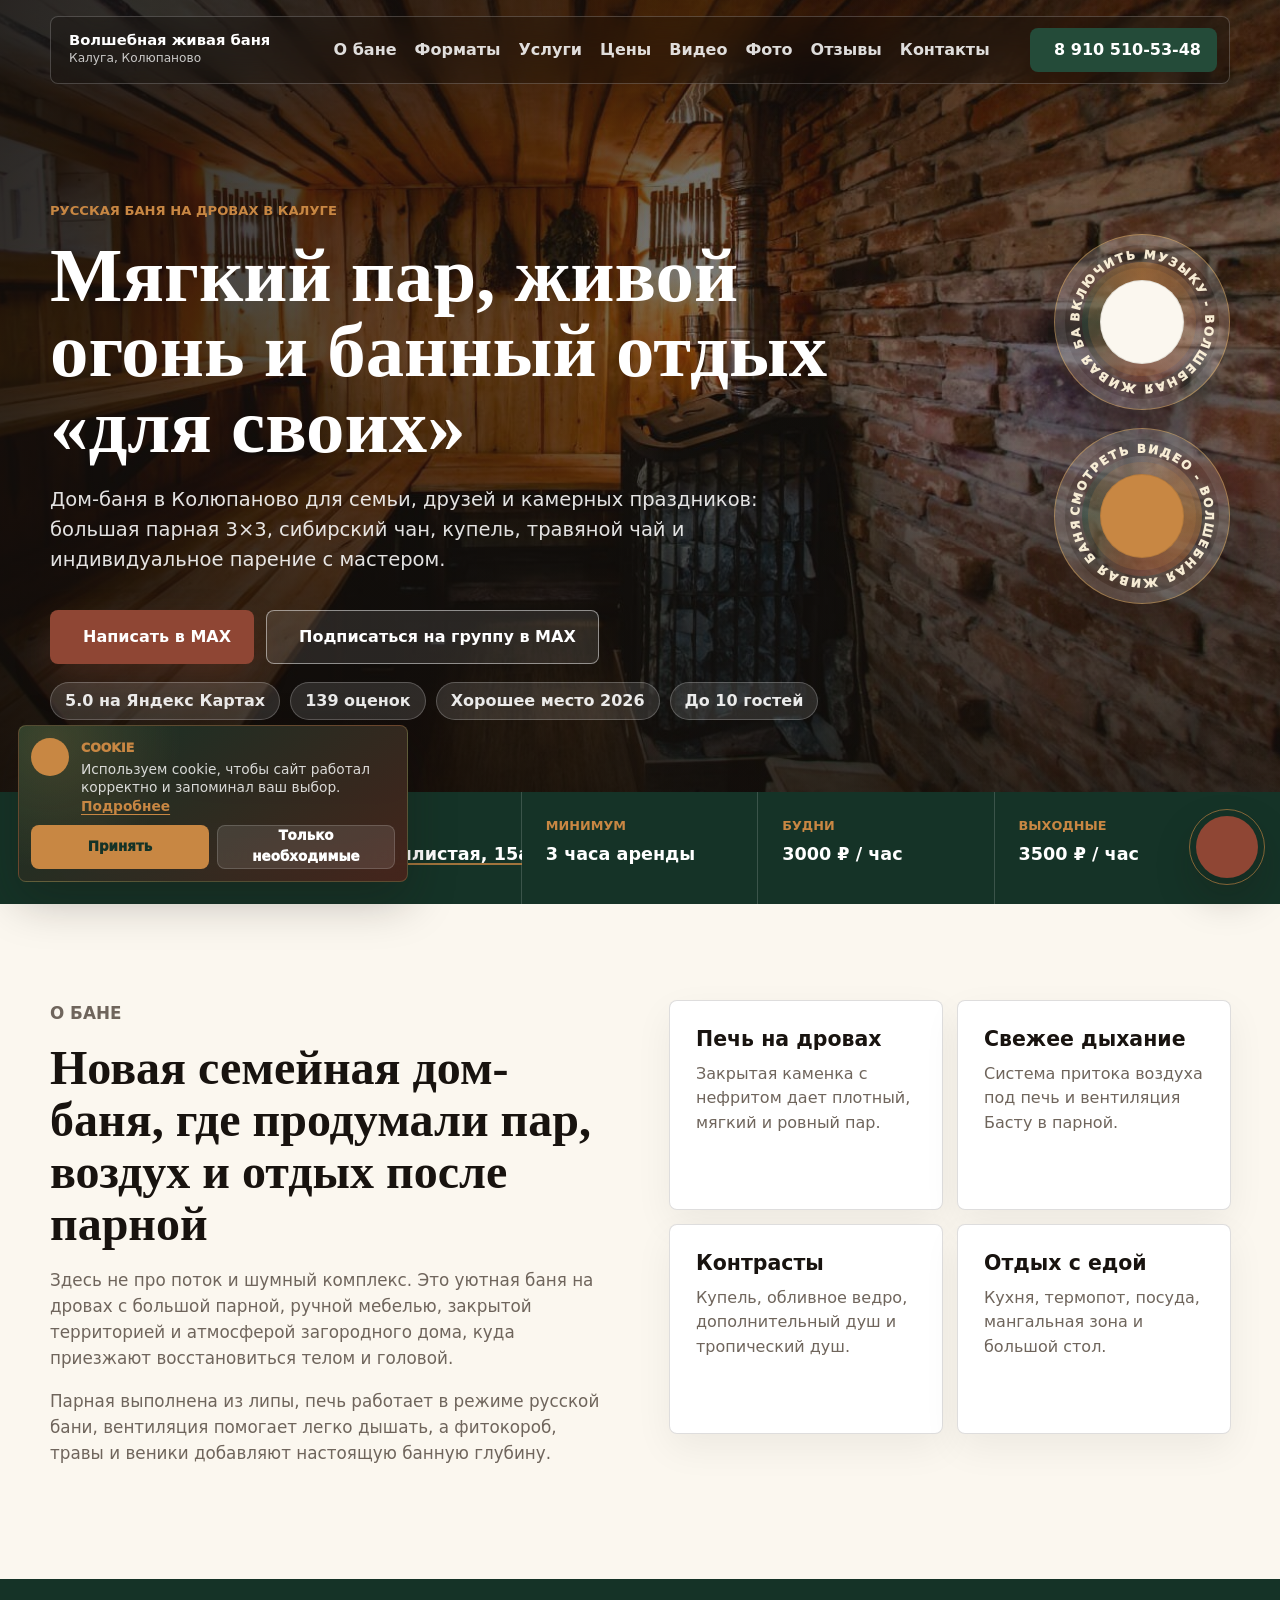
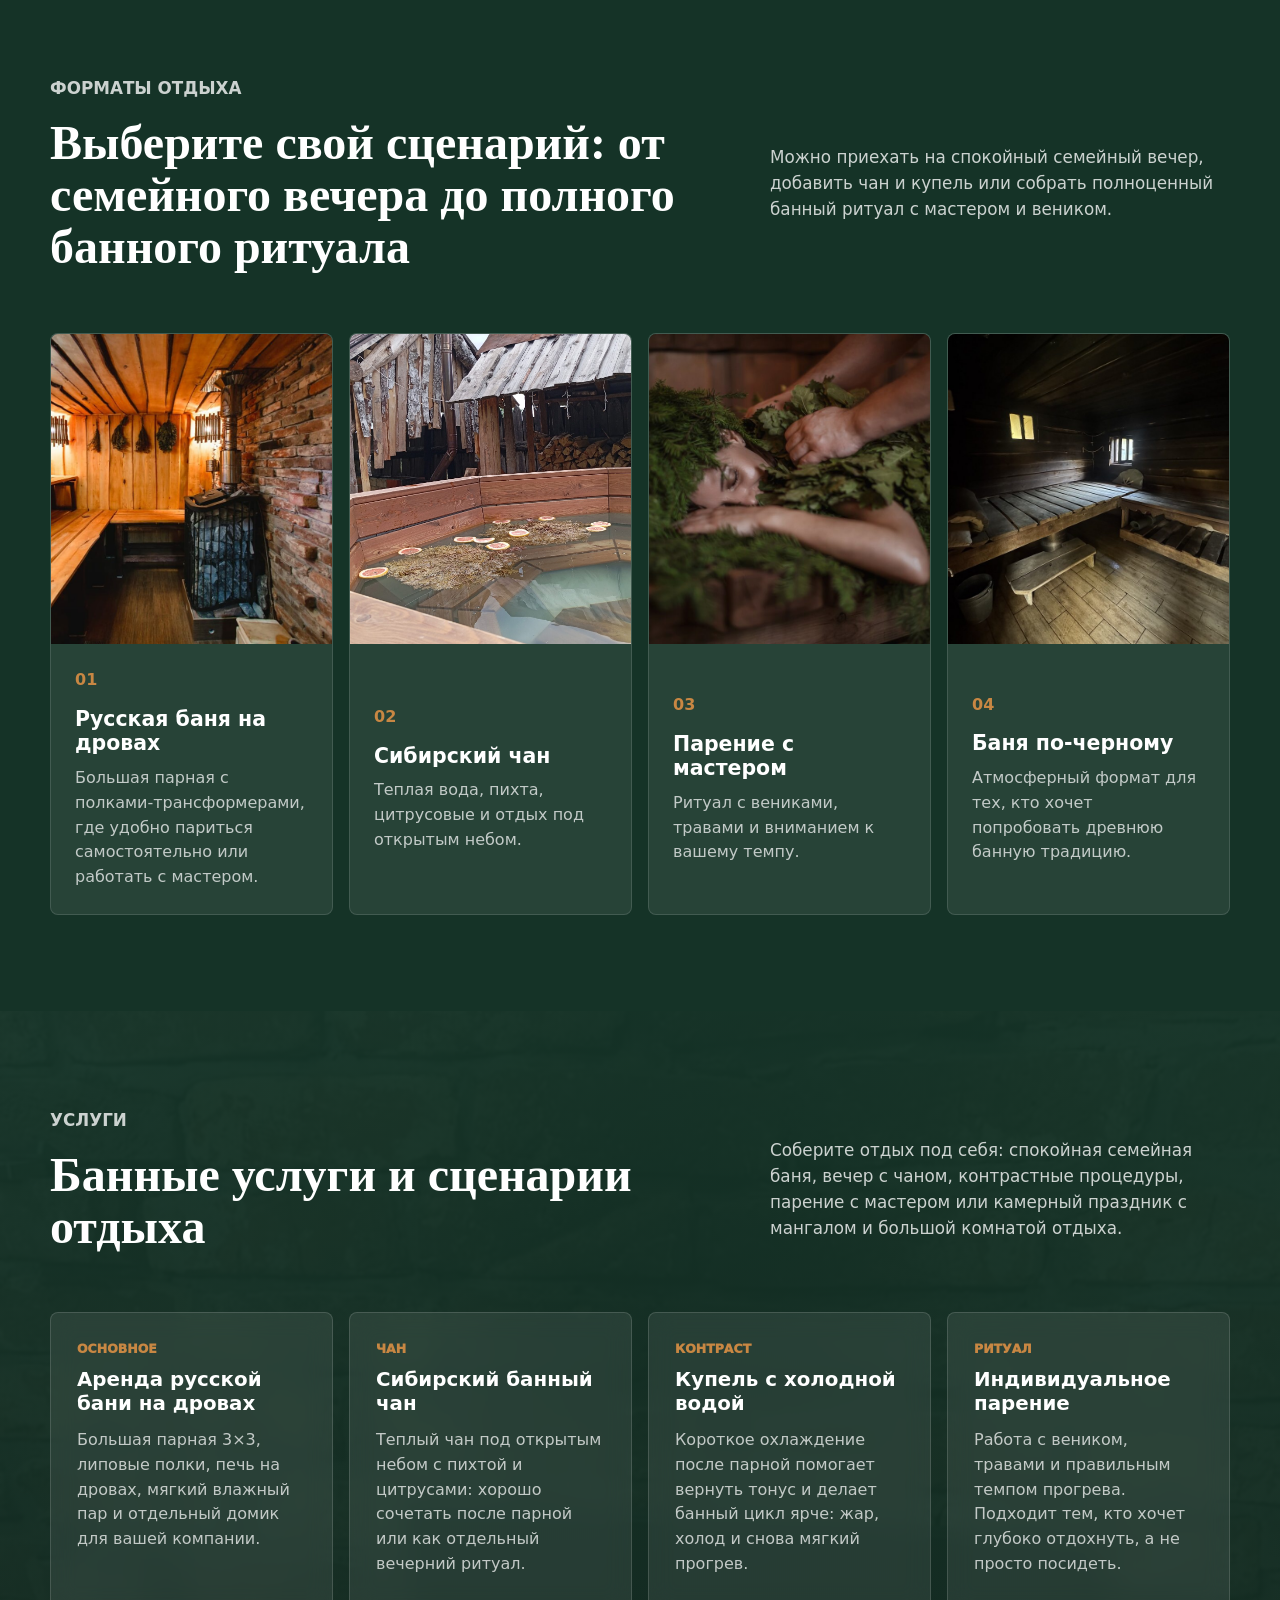
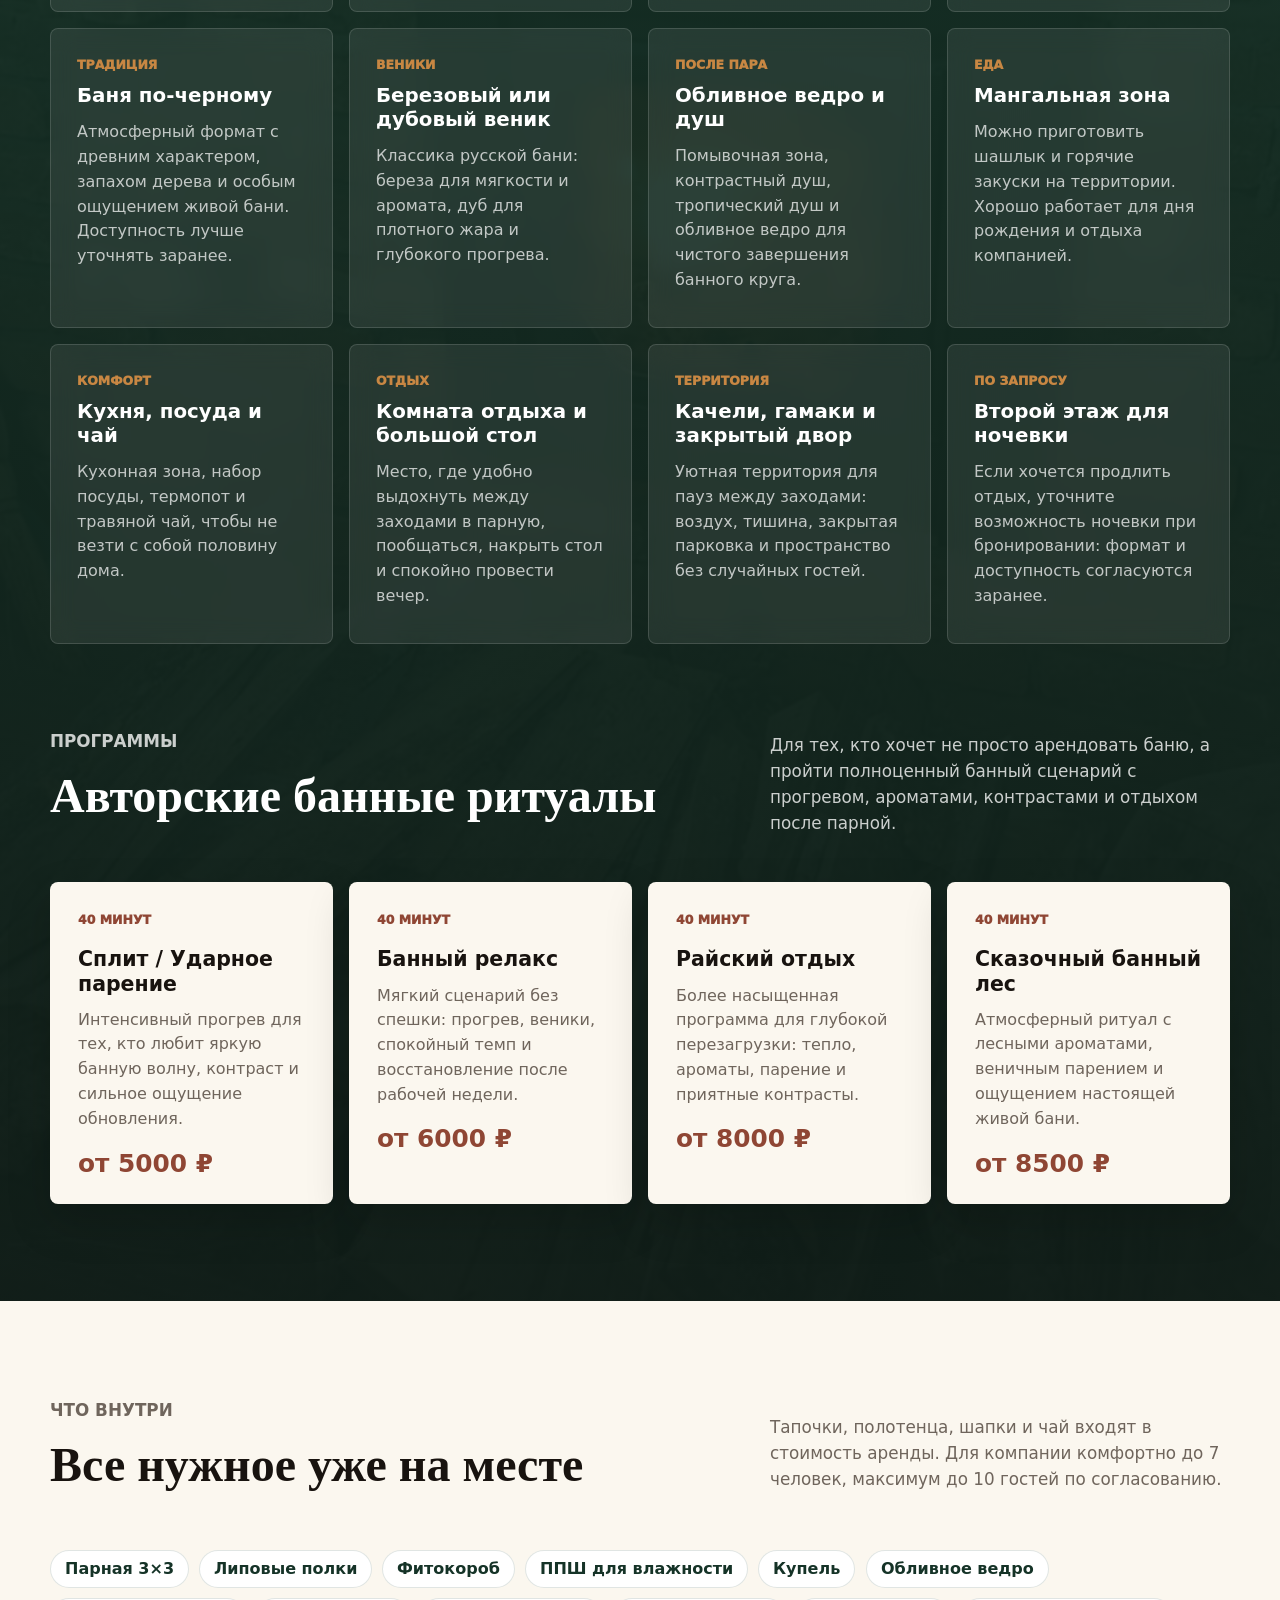
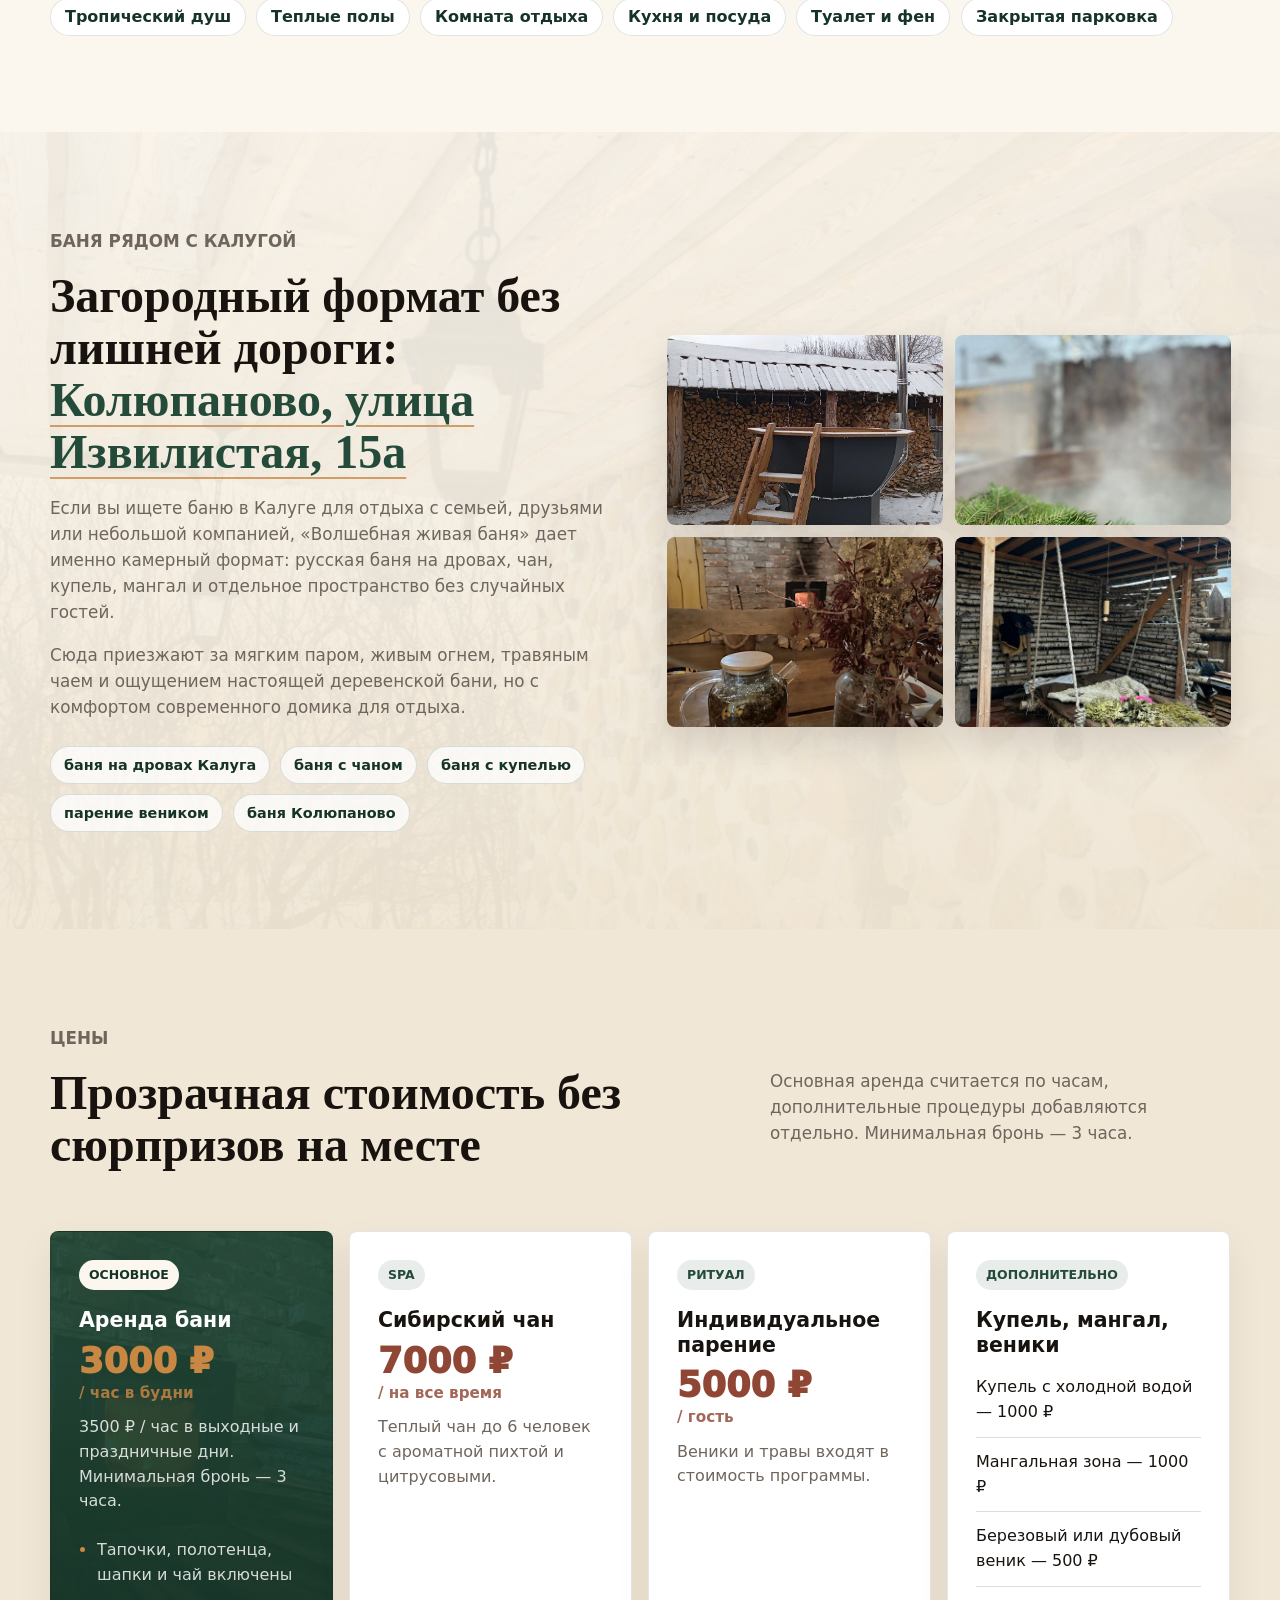
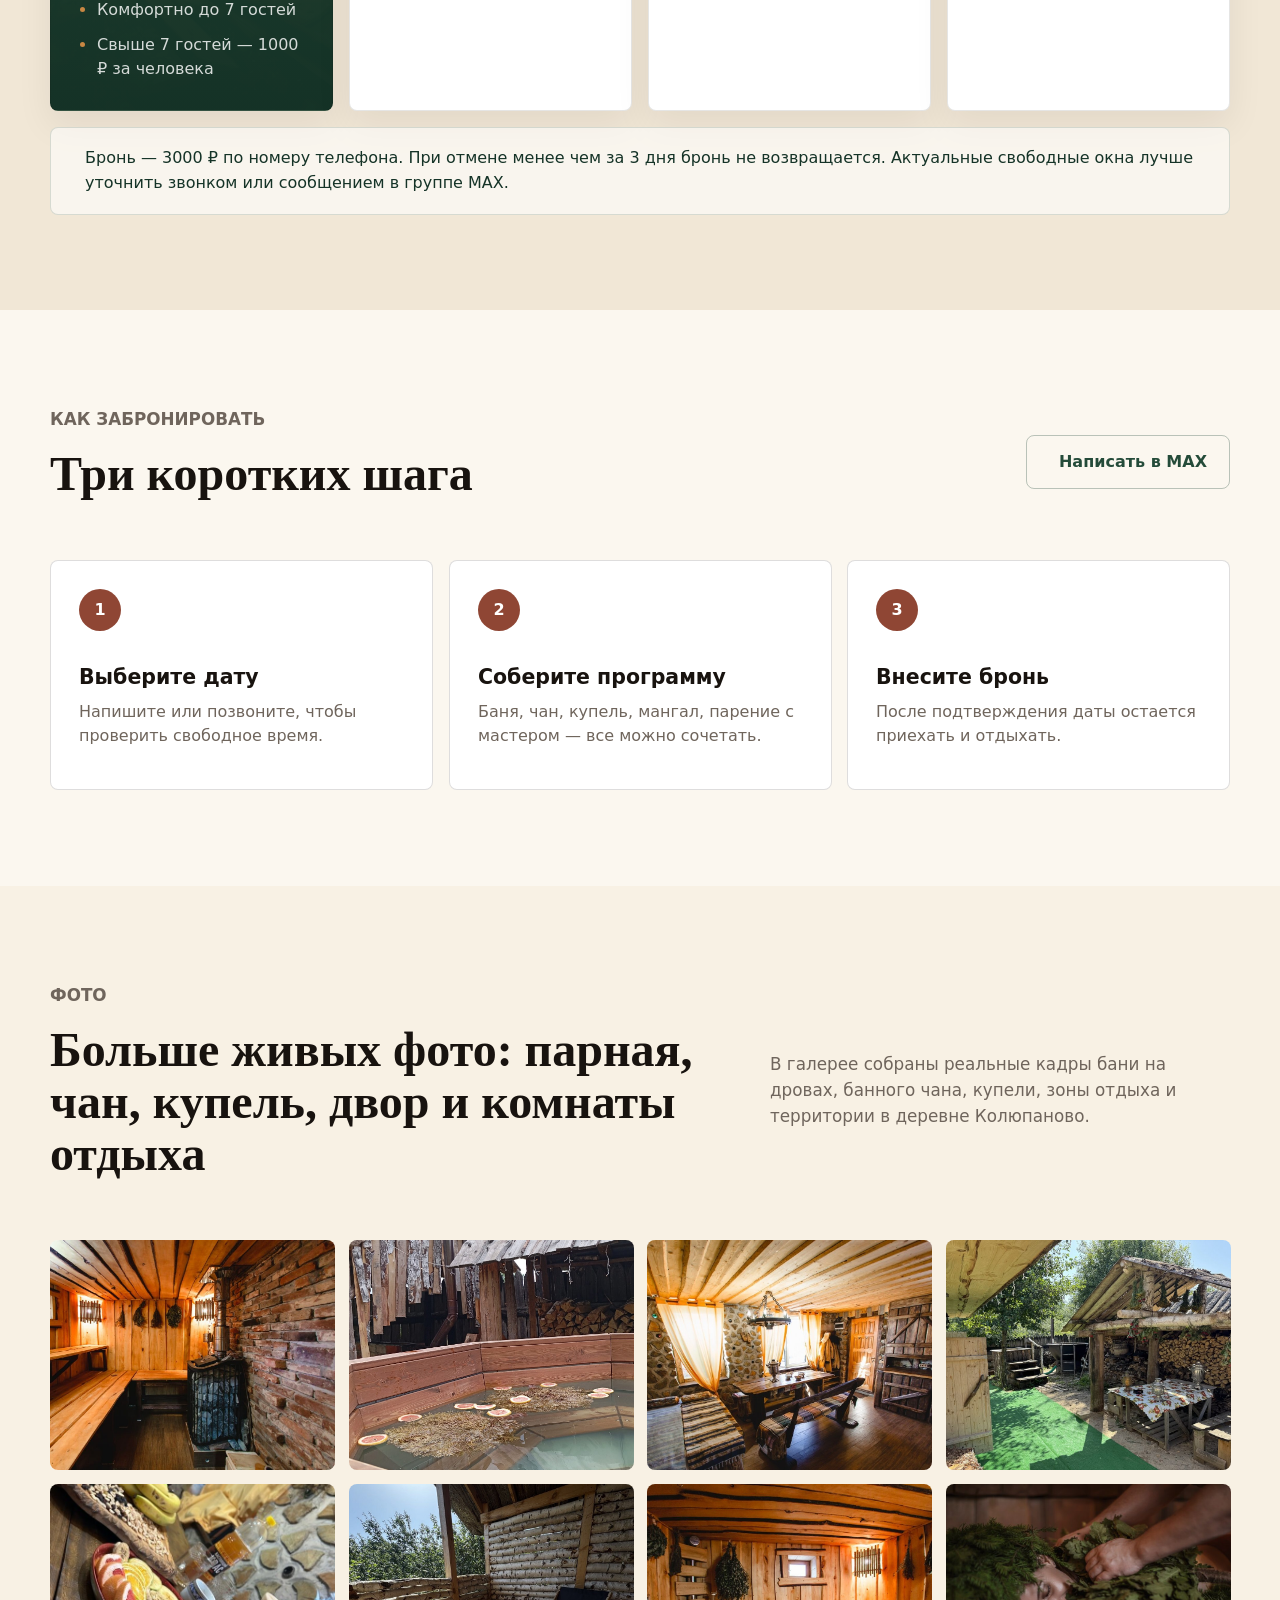
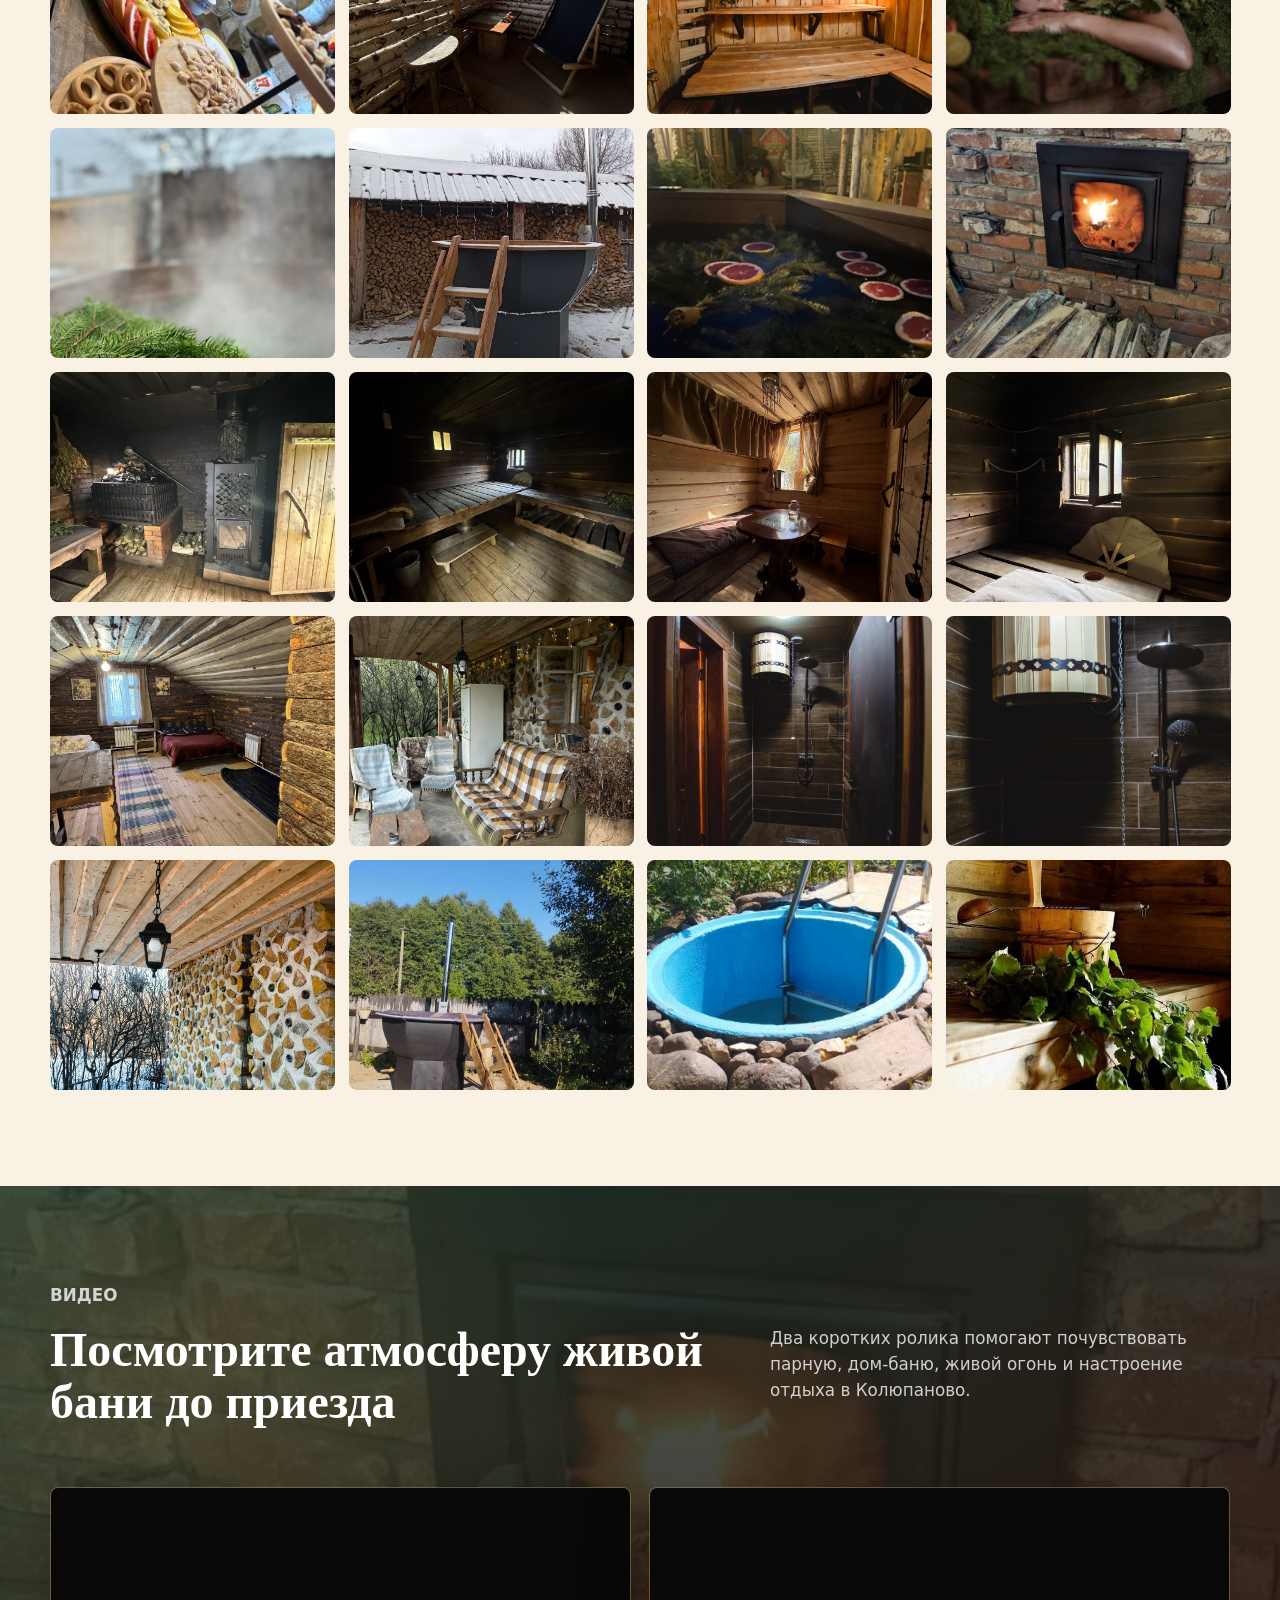
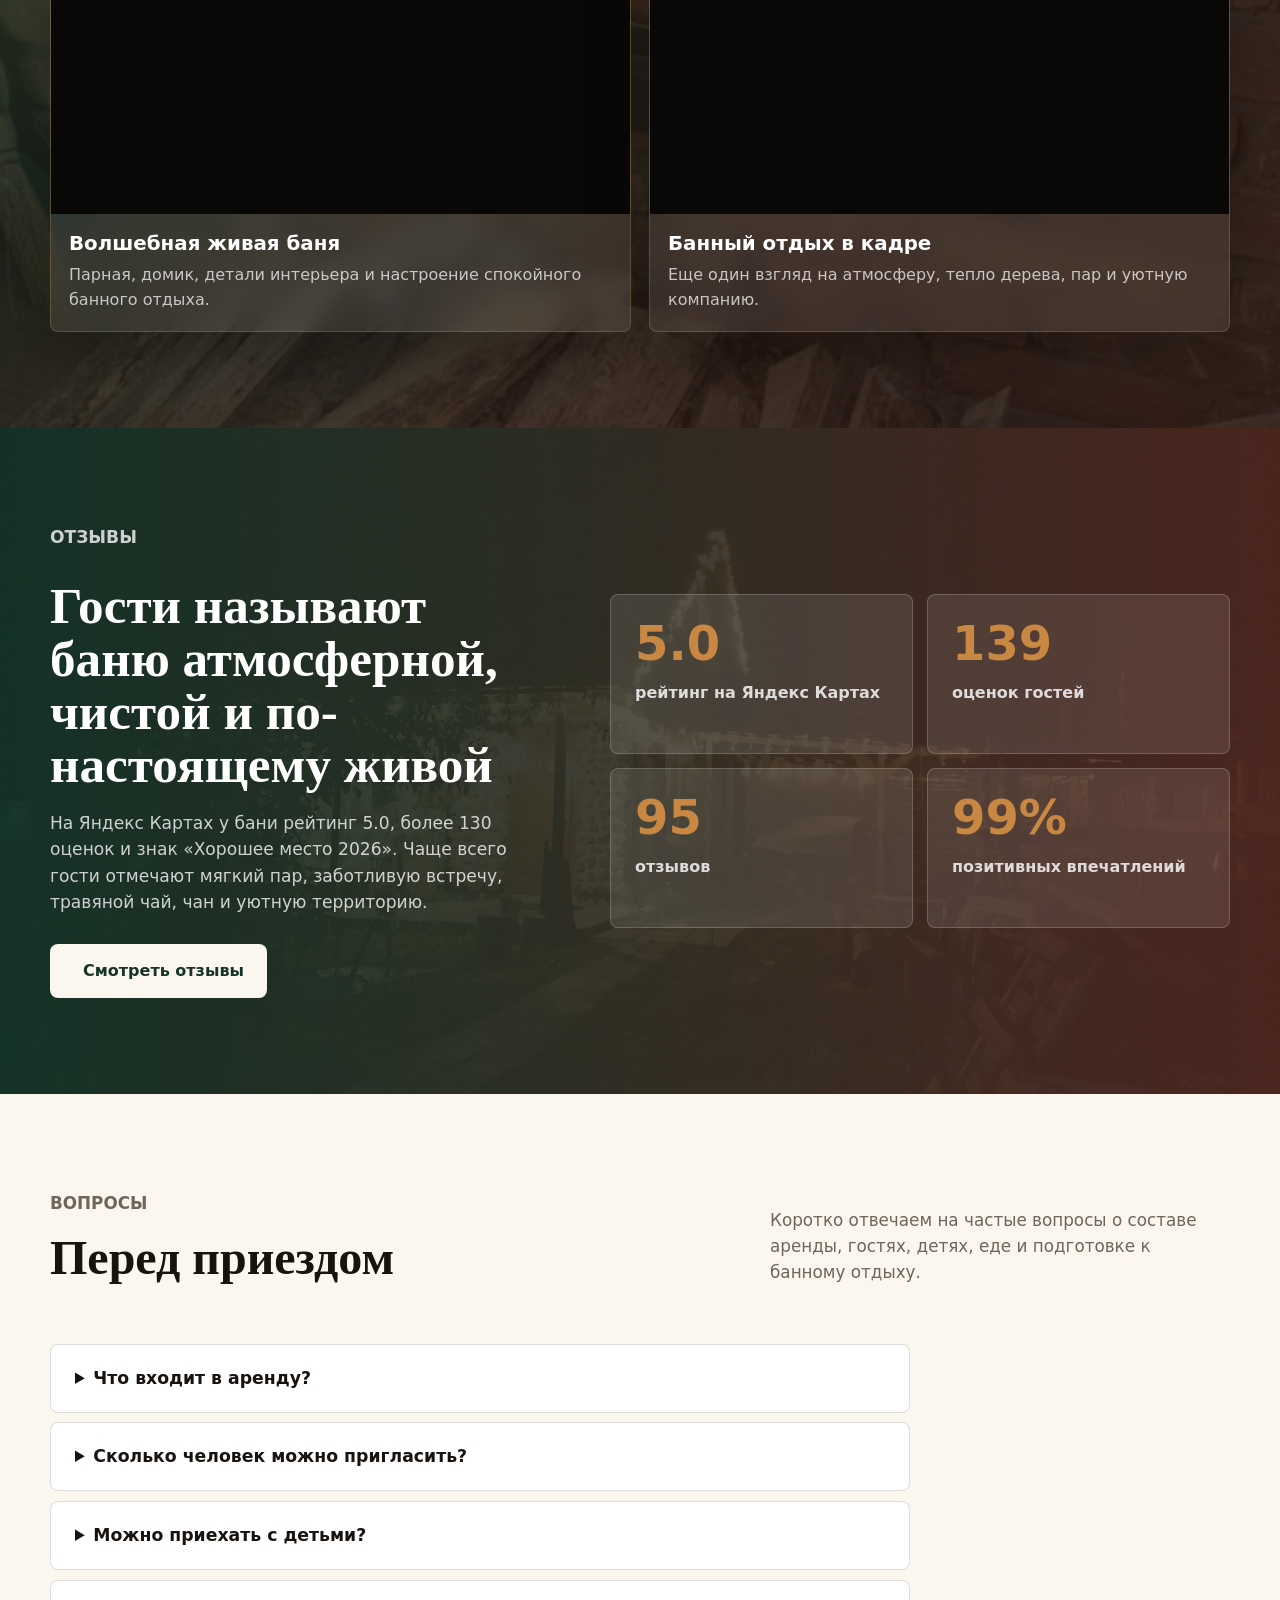
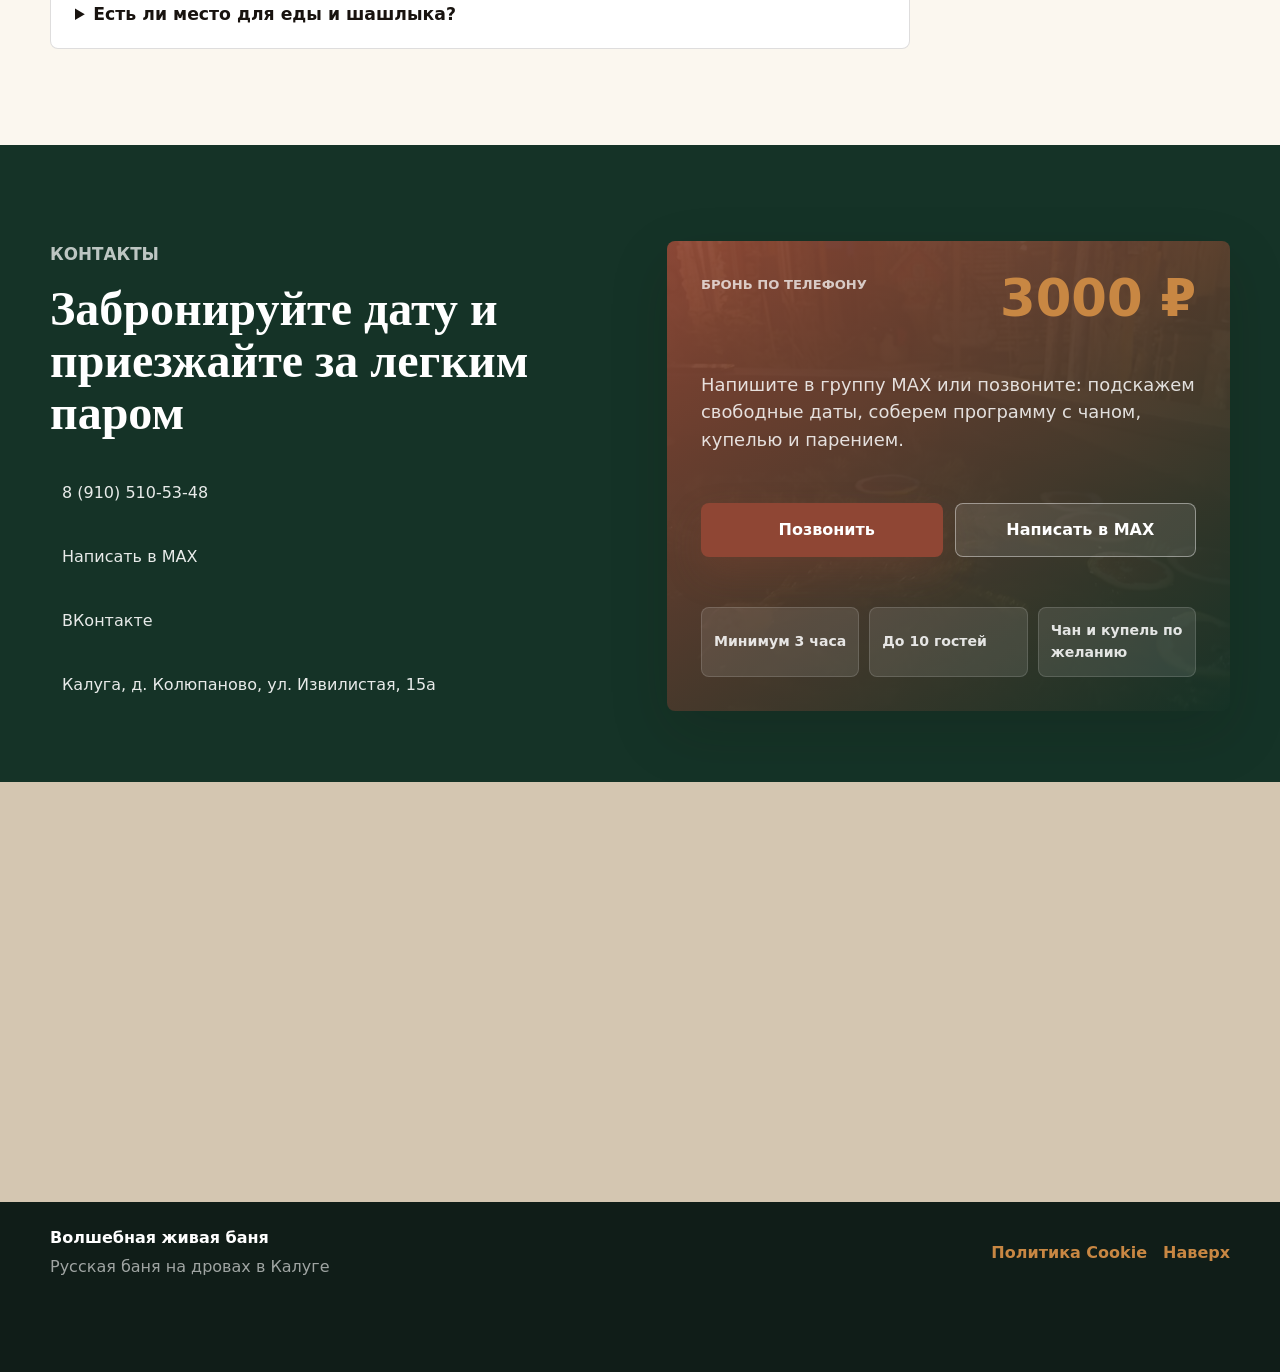
==== commit f3b493d5: "Унифицировать заголовки секций" ====
--- a/index.html
+++ b/index.html
@@ -476,9 +476,15 @@
 
       <section class="section section--dark" id="formats">
         <div class="container">
-          <div class="section-heading">
-            <p class="eyebrow">Форматы отдыха</p>
-            <h2>Выберите свой сценарий: от семейного вечера до полного банного ритуала</h2>
+          <div class="section-heading section-heading--row">
+            <div>
+              <p class="eyebrow">Форматы отдыха</p>
+              <h2>Выберите свой сценарий: от семейного вечера до полного банного ритуала</h2>
+            </div>
+            <p>
+              Можно приехать на спокойный семейный вечер, добавить чан и купель
+              или собрать полноценный банный ритуал с мастером и веником.
+            </p>
           </div>
 
           <div class="experience-grid">
@@ -523,9 +529,11 @@
 
       <section class="section section--services" id="services">
         <div class="container">
-          <div class="section-heading section-heading--center">
-            <p class="eyebrow">Услуги</p>
-            <h2>Банные услуги и сценарии отдыха</h2>
+          <div class="section-heading section-heading--row">
+            <div>
+              <p class="eyebrow">Услуги</p>
+              <h2>Банные услуги и сценарии отдыха</h2>
+            </div>
             <p>
               Соберите отдых под себя: спокойная семейная баня, вечер с чаном,
               контрастные процедуры, парение с мастером или камерный праздник
@@ -609,9 +617,11 @@
           </div>
 
           <div class="programs-block">
-            <div class="section-heading section-heading--center">
-              <p class="eyebrow">Программы</p>
-              <h2>Авторские банные ритуалы</h2>
+            <div class="section-heading section-heading--row">
+              <div>
+                <p class="eyebrow">Программы</p>
+                <h2>Авторские банные ритуалы</h2>
+              </div>
               <p>
                 Для тех, кто хочет не просто арендовать баню, а пройти
                 полноценный банный сценарий с прогревом, ароматами, контрастами
@@ -721,9 +731,15 @@
 
       <section class="section section--cream" id="prices">
         <div class="container">
-          <div class="section-heading">
-            <p class="eyebrow">Цены</p>
-            <h2>Прозрачная стоимость без сюрпризов на месте</h2>
+          <div class="section-heading section-heading--row">
+            <div>
+              <p class="eyebrow">Цены</p>
+              <h2>Прозрачная стоимость без сюрпризов на месте</h2>
+            </div>
+            <p>
+              Основная аренда считается по часам, дополнительные процедуры
+              добавляются отдельно. Минимальная бронь — 3 часа.
+            </p>
           </div>
 
           <div class="price-grid">
@@ -810,9 +826,11 @@
 
       <section class="section section--gallery" id="gallery">
         <div class="container">
-          <div class="section-heading">
-            <p class="eyebrow">Фото</p>
-            <h2>Больше живых фото: парная, чан, купель, двор и комнаты отдыха</h2>
+          <div class="section-heading section-heading--row">
+            <div>
+              <p class="eyebrow">Фото</p>
+              <h2>Больше живых фото: парная, чан, купель, двор и комнаты отдыха</h2>
+            </div>
             <p>
               В галерее собраны реальные кадры бани на дровах, банного чана,
               купели, зоны отдыха и территории в деревне Колюпаново.
@@ -1016,9 +1034,15 @@
 
       <section class="section section--light faq" id="faq">
         <div class="container">
-          <div class="section-heading">
-            <p class="eyebrow">Вопросы</p>
-            <h2>Перед приездом</h2>
+          <div class="section-heading section-heading--row">
+            <div>
+              <p class="eyebrow">Вопросы</p>
+              <h2>Перед приездом</h2>
+            </div>
+            <p>
+              Коротко отвечаем на частые вопросы о составе аренды, гостях,
+              детях, еде и подготовке к банному отдыху.
+            </p>
           </div>
 
           <div class="faq-list">
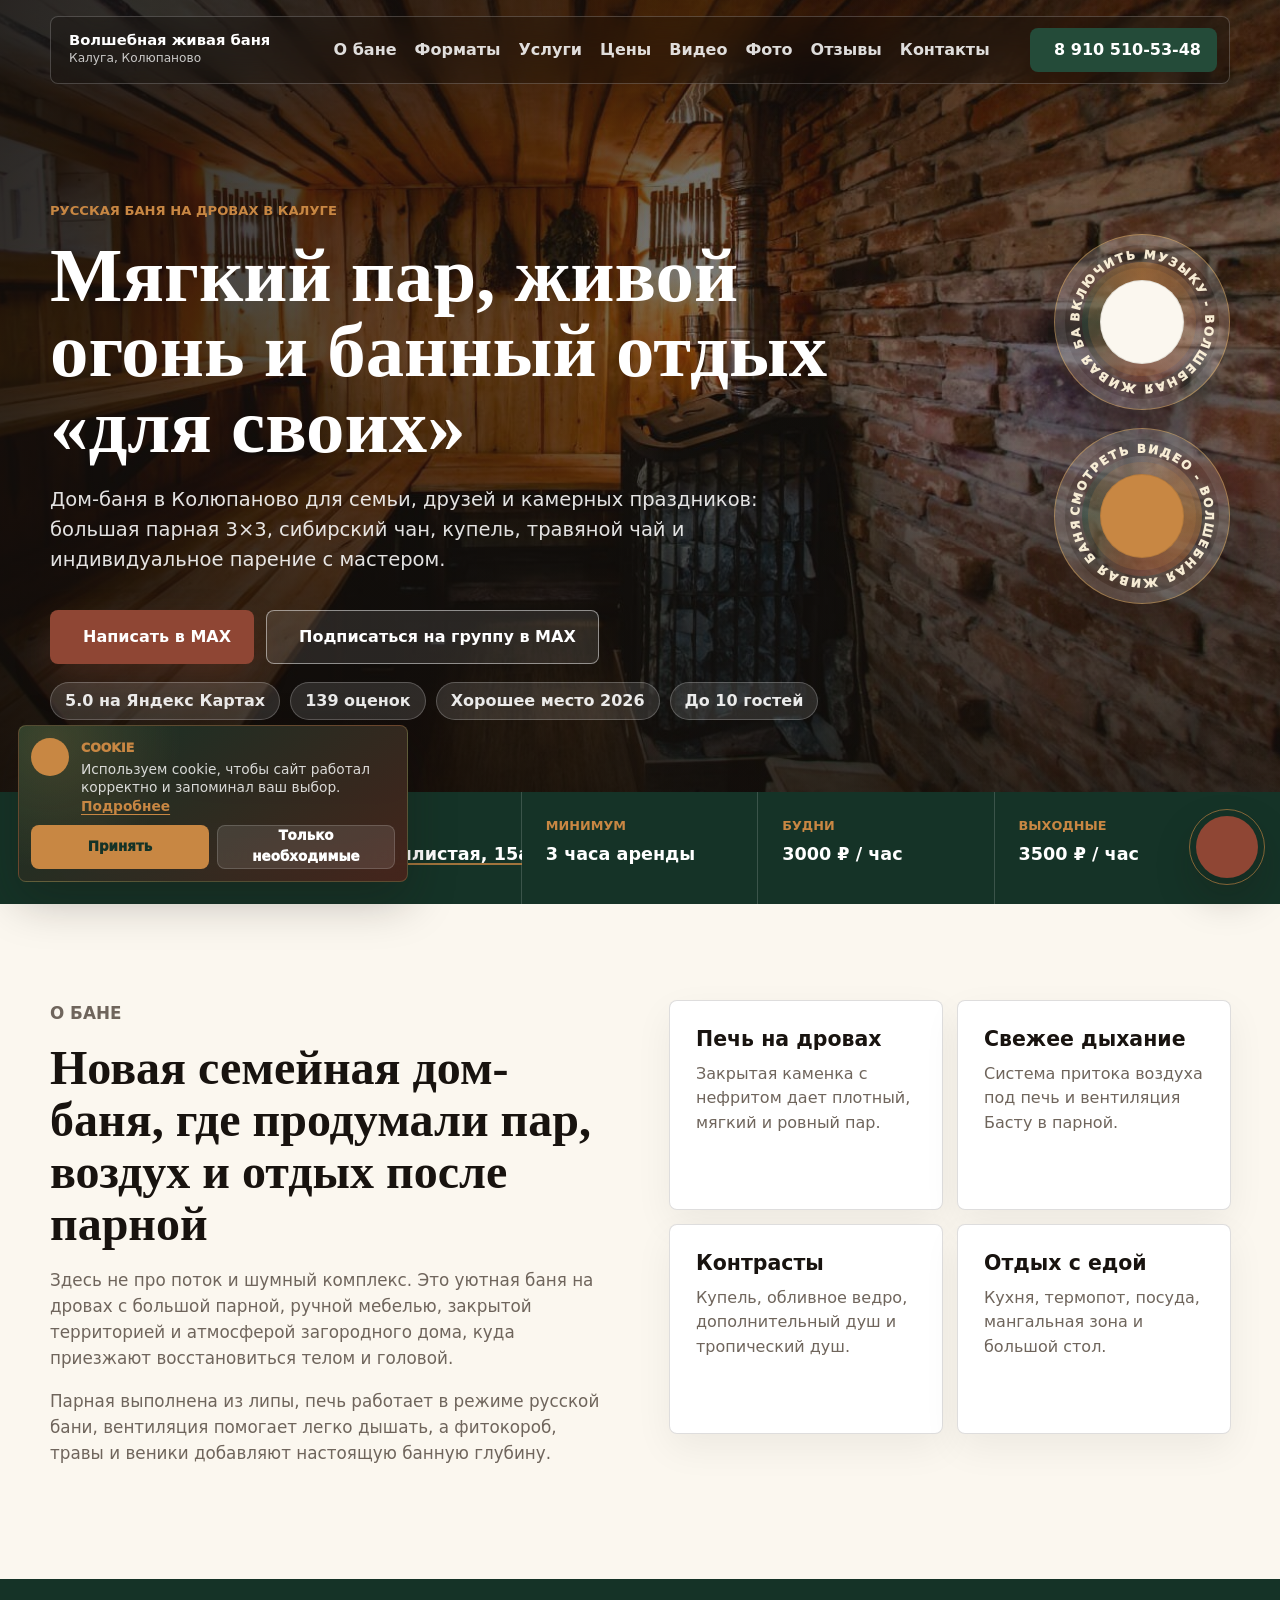
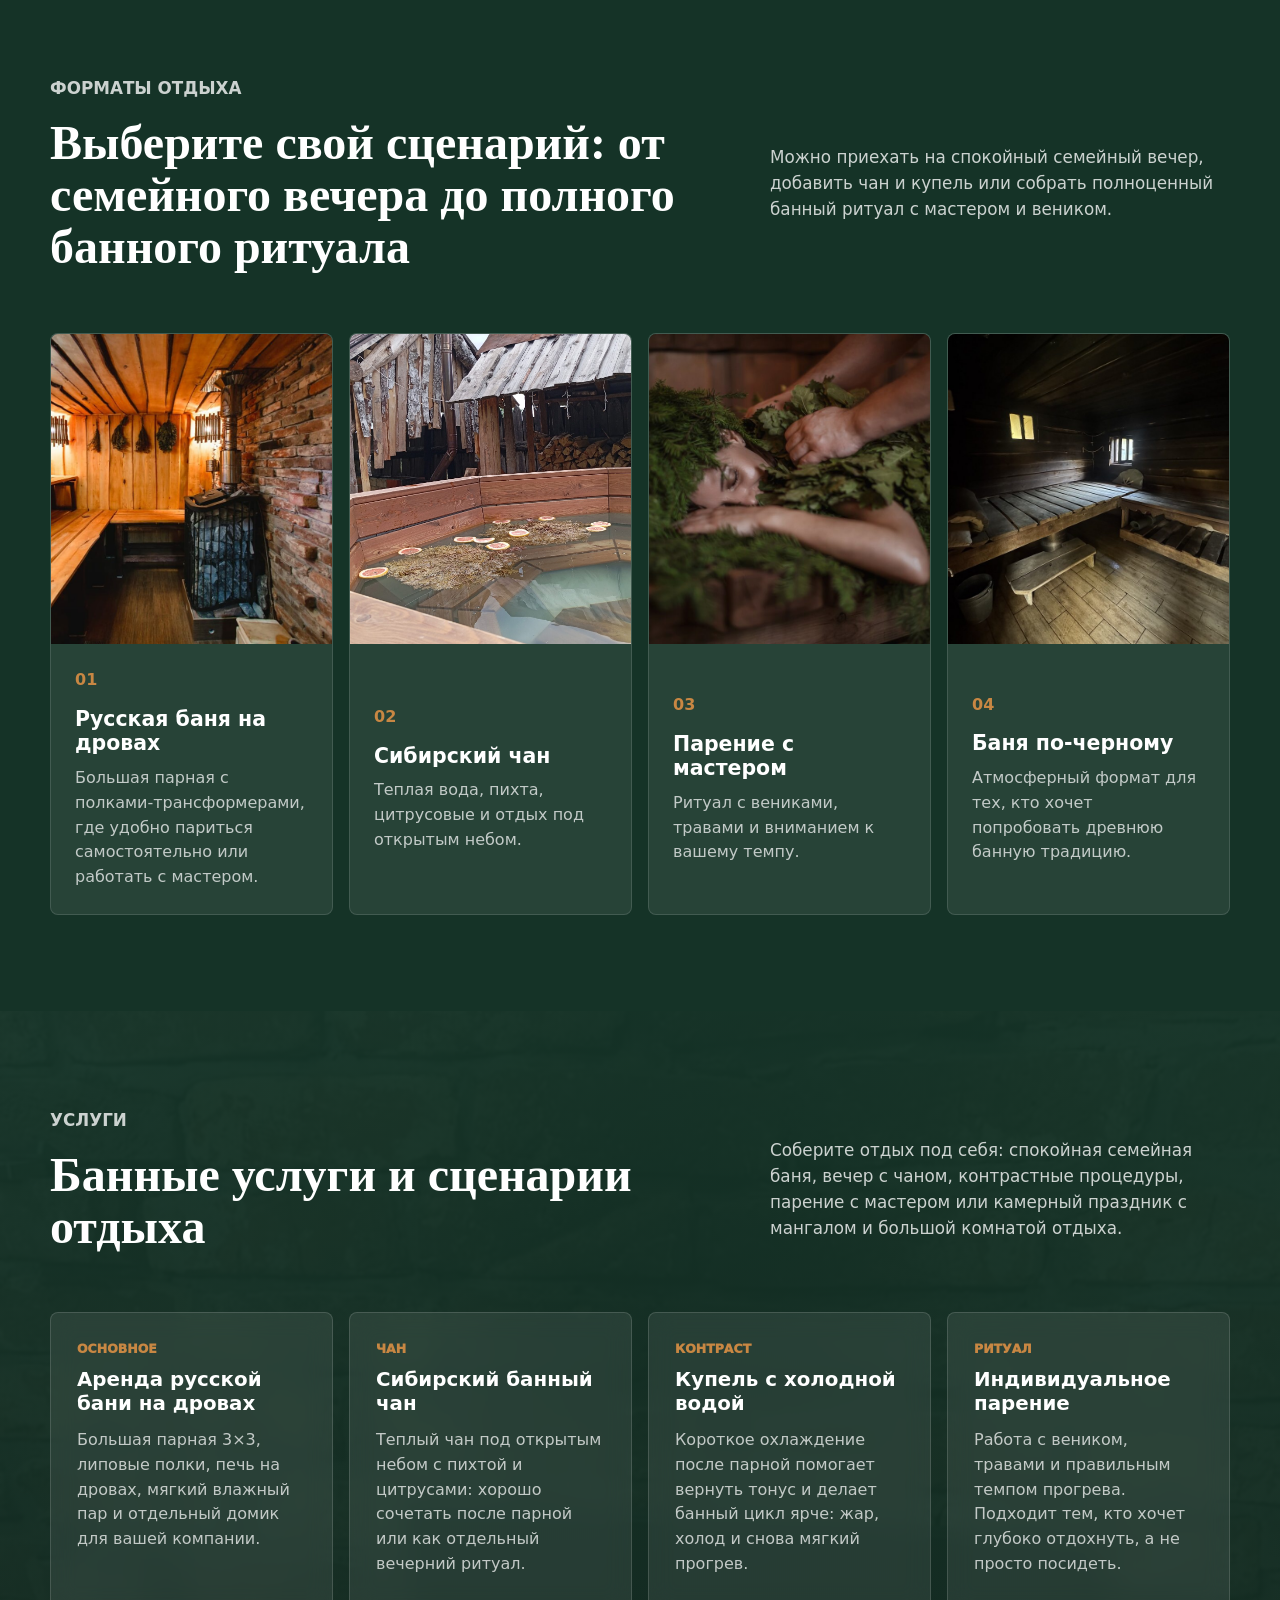
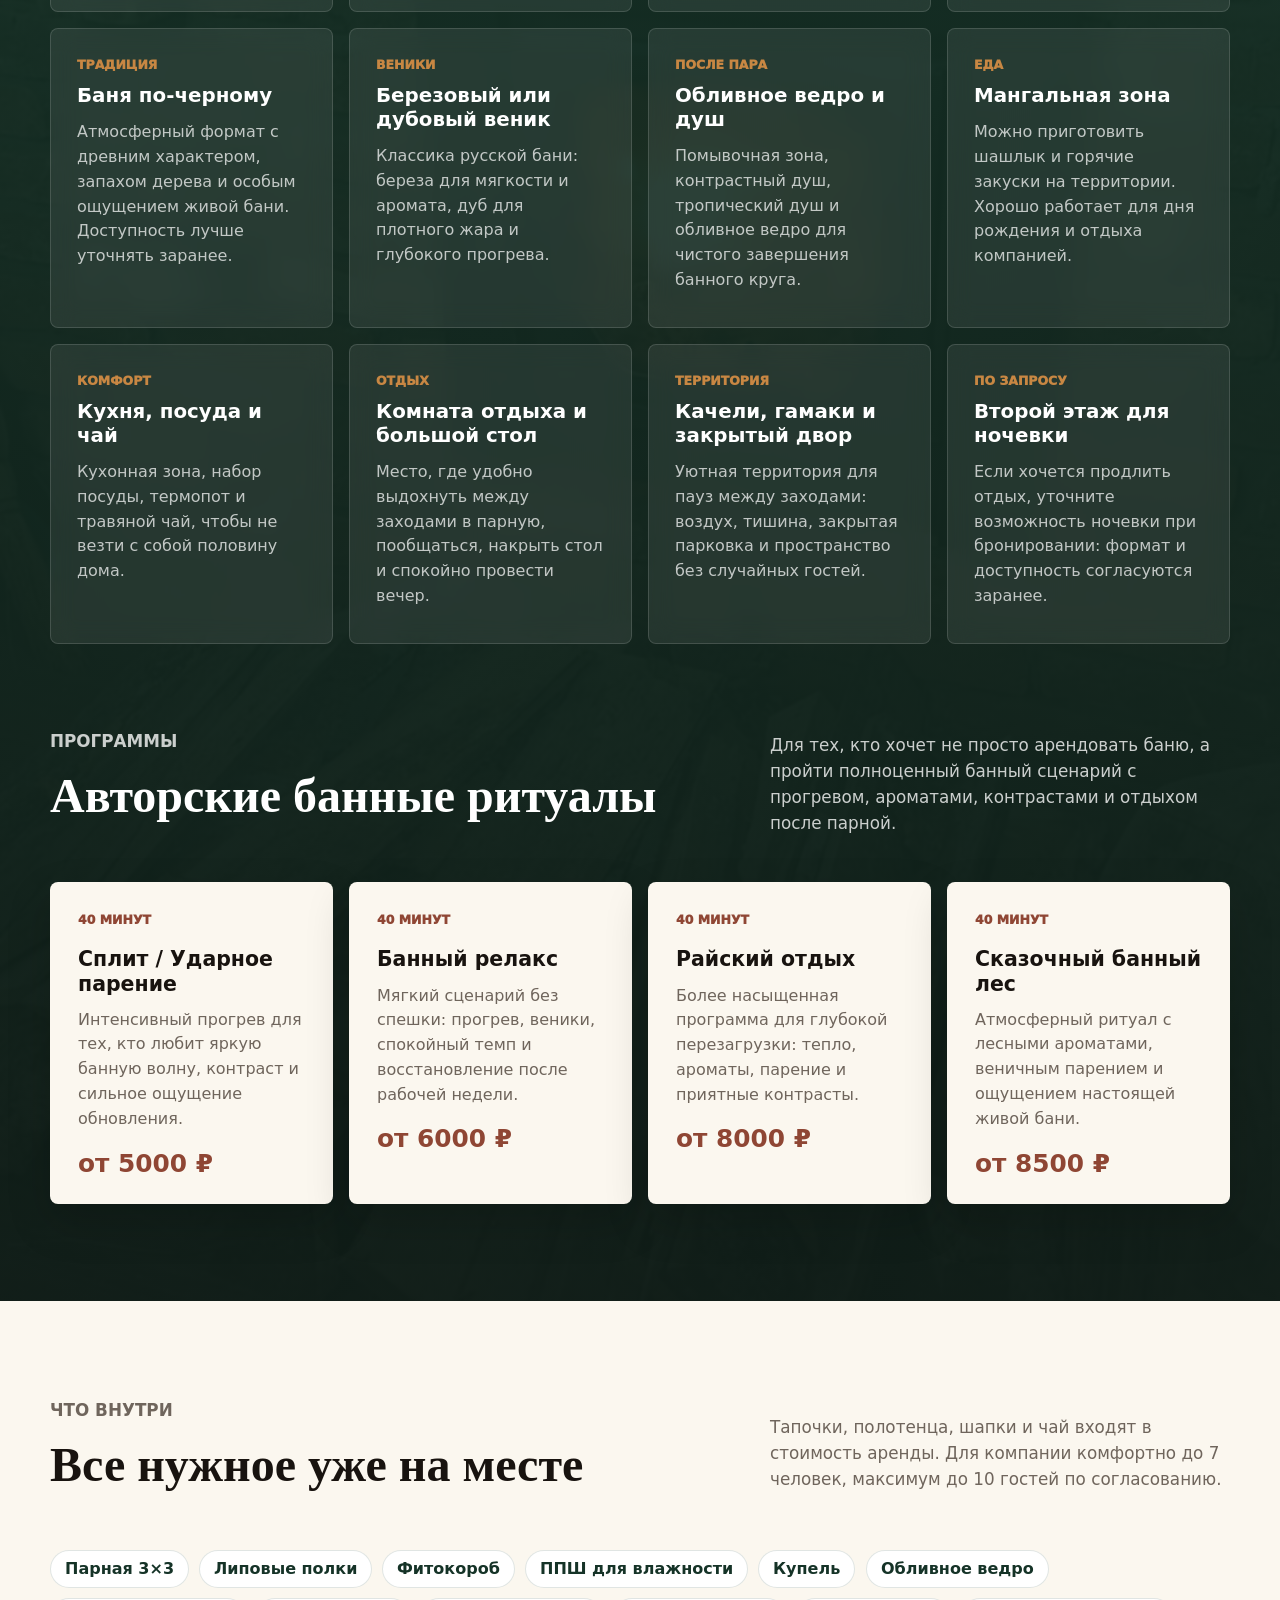
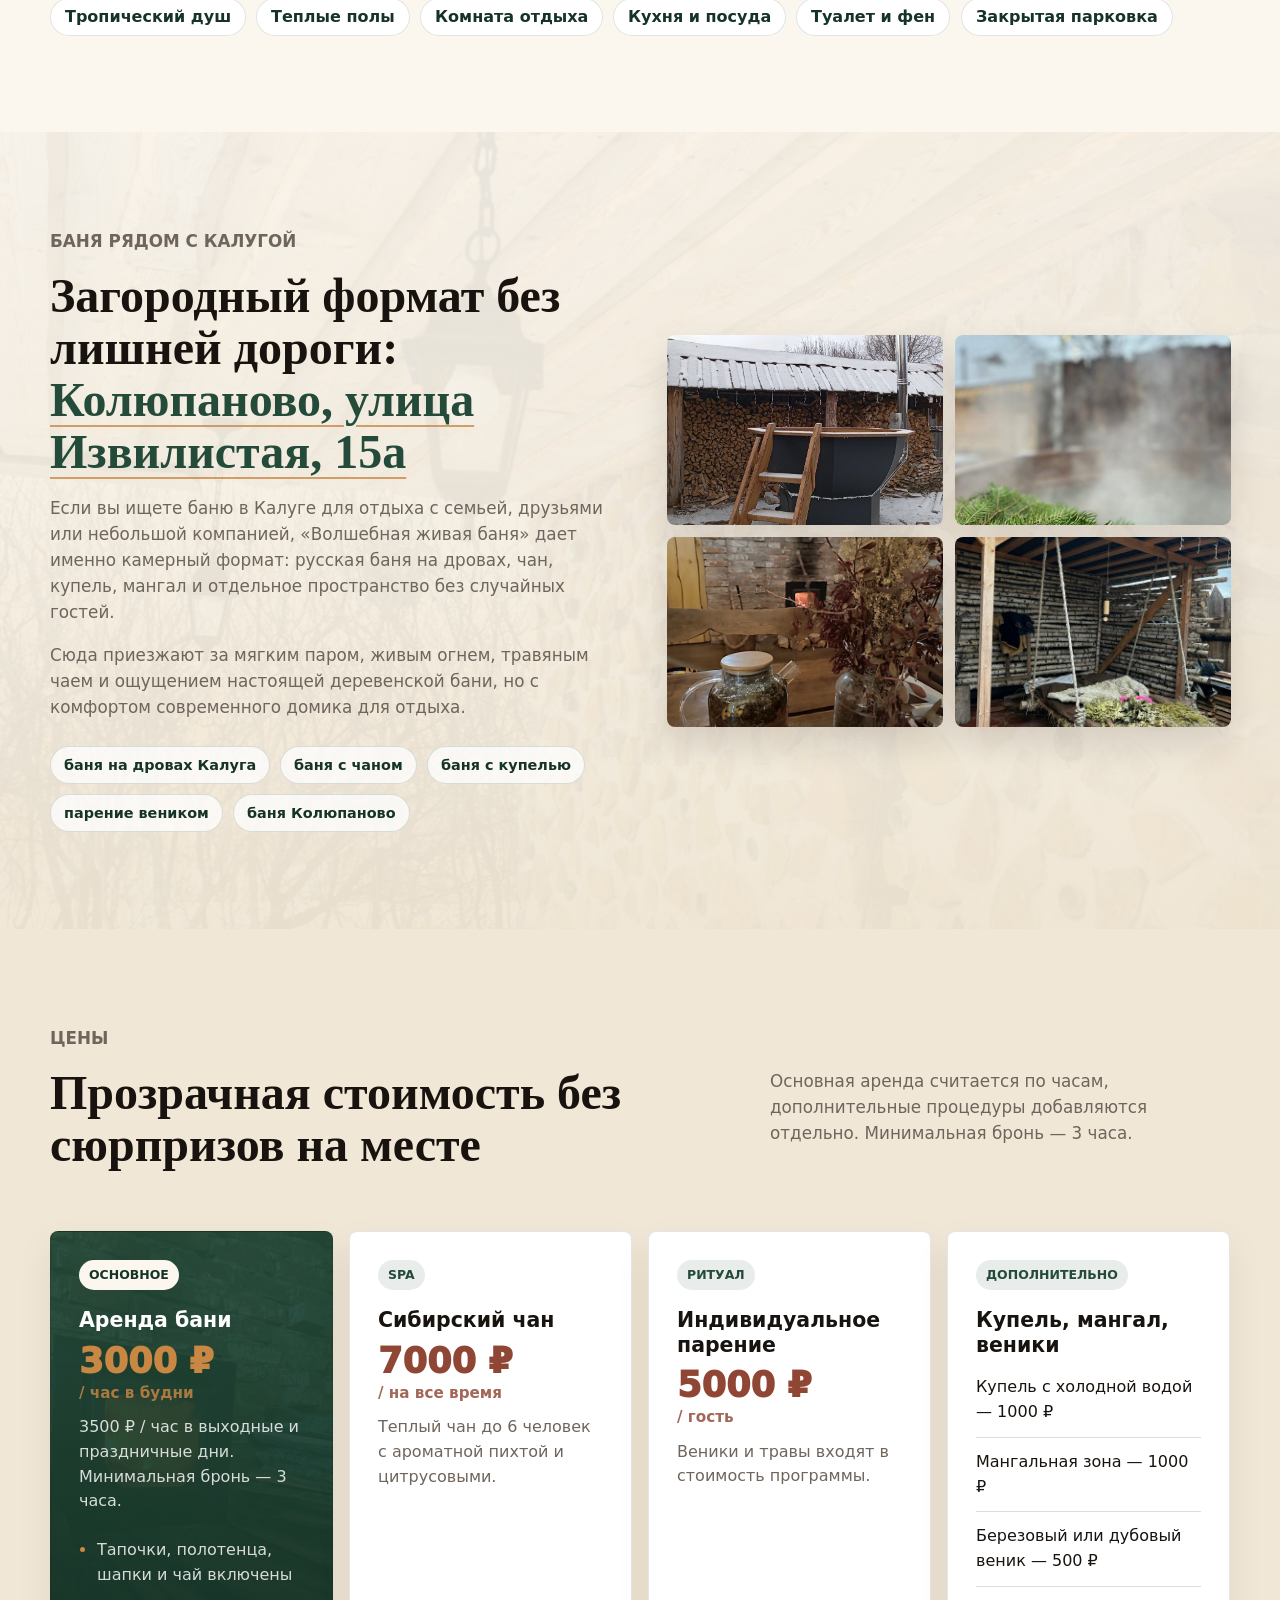
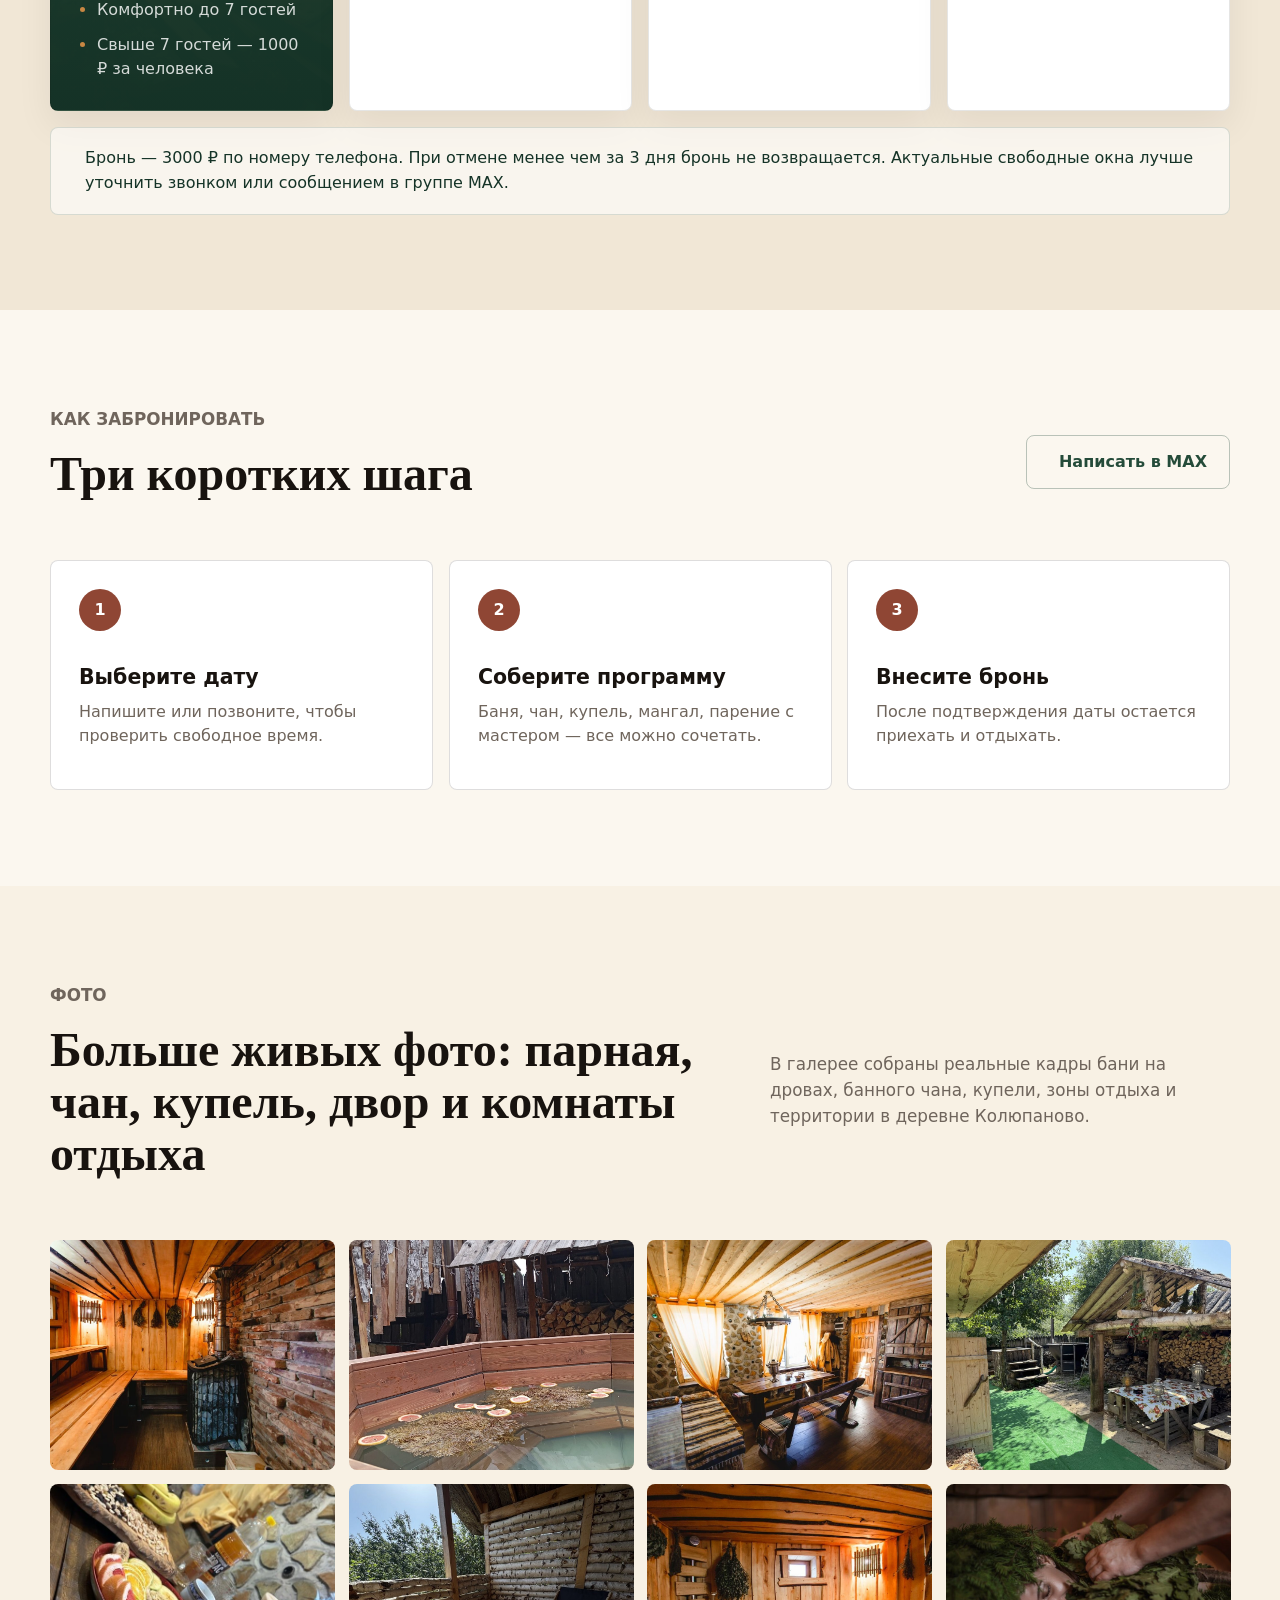
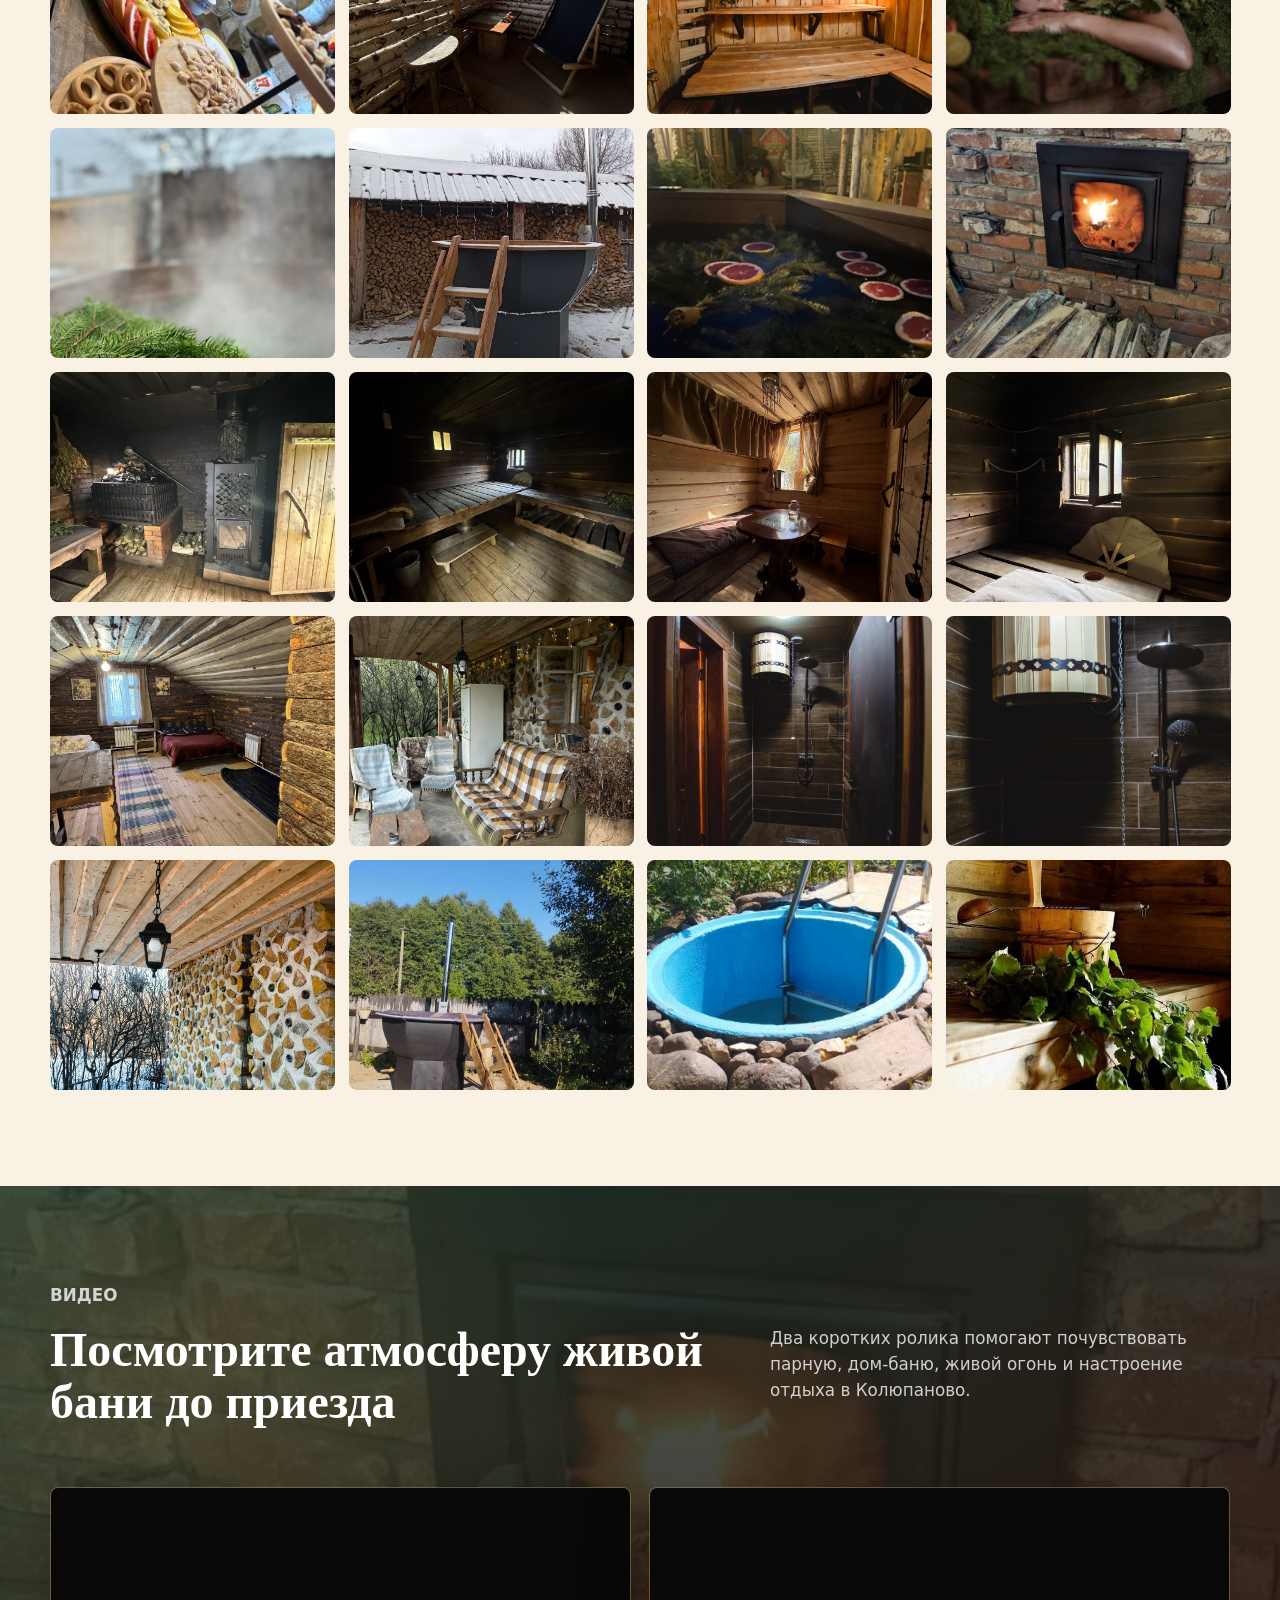
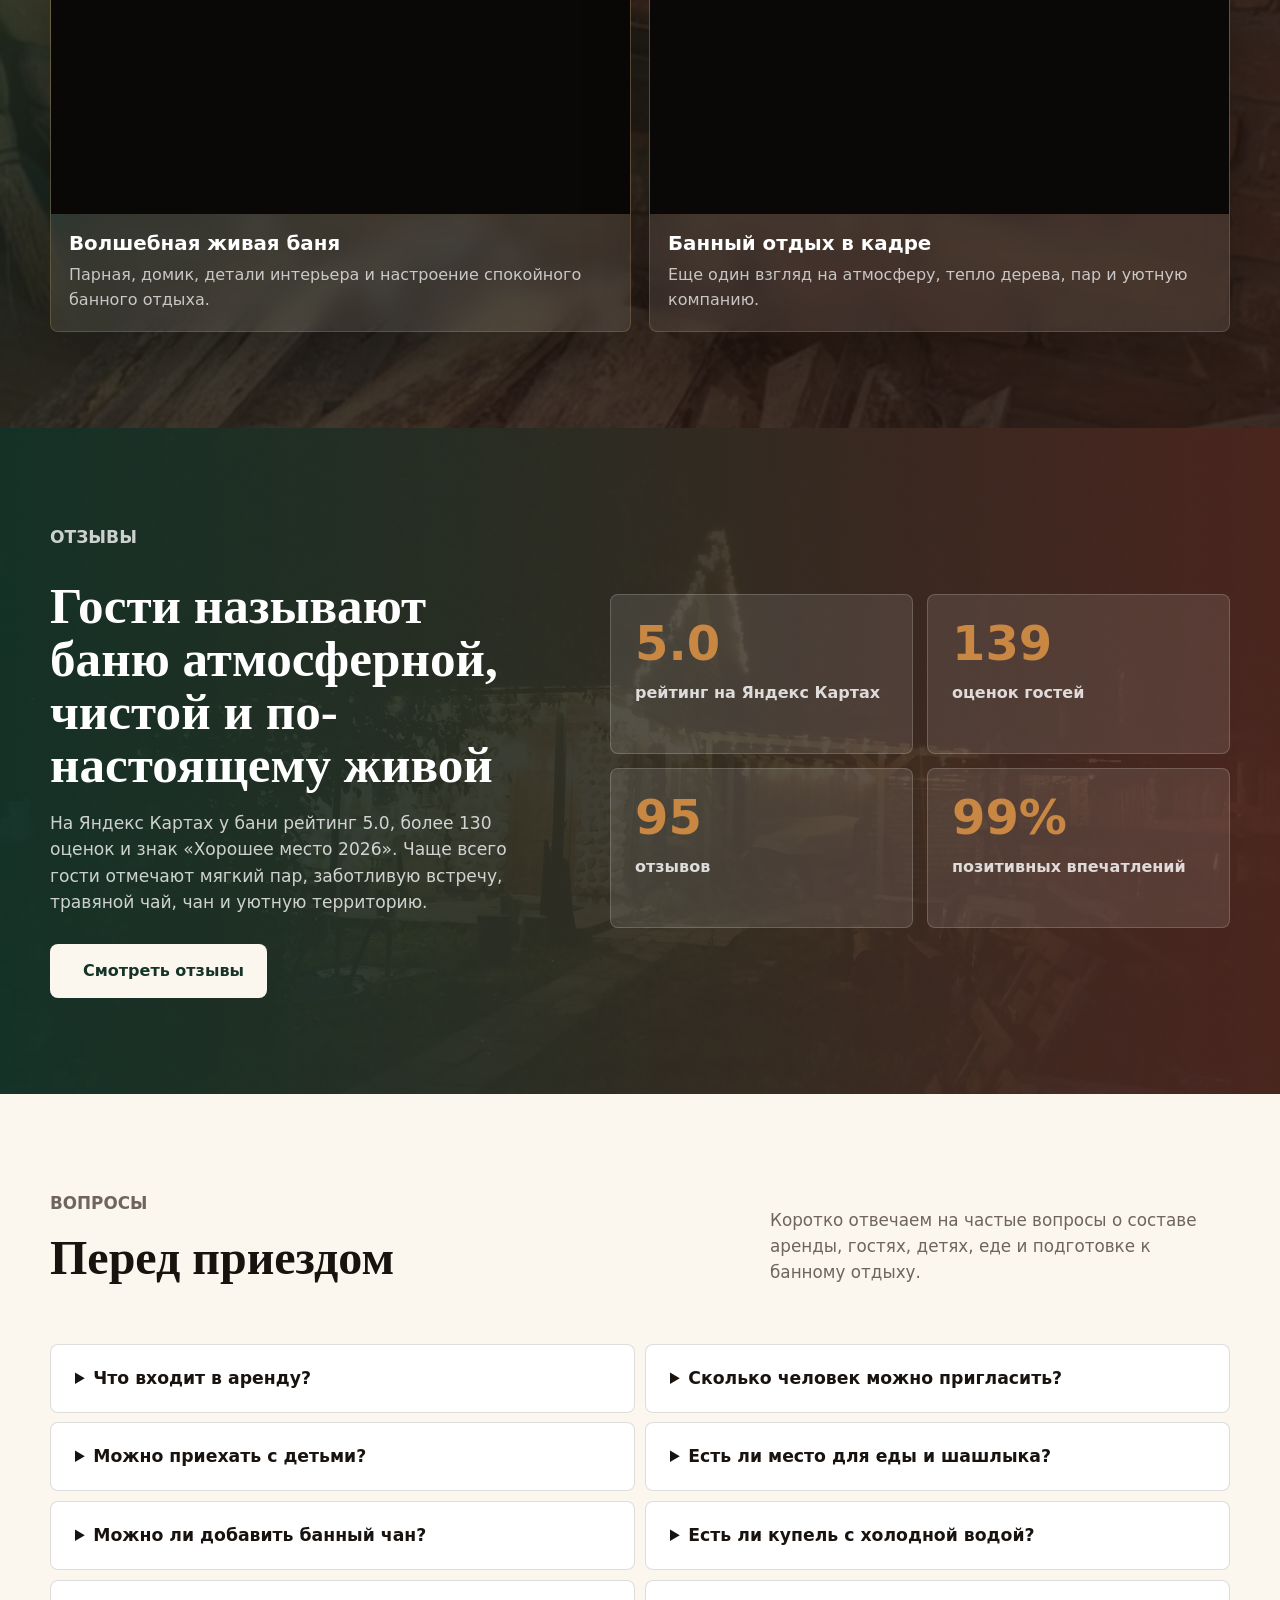
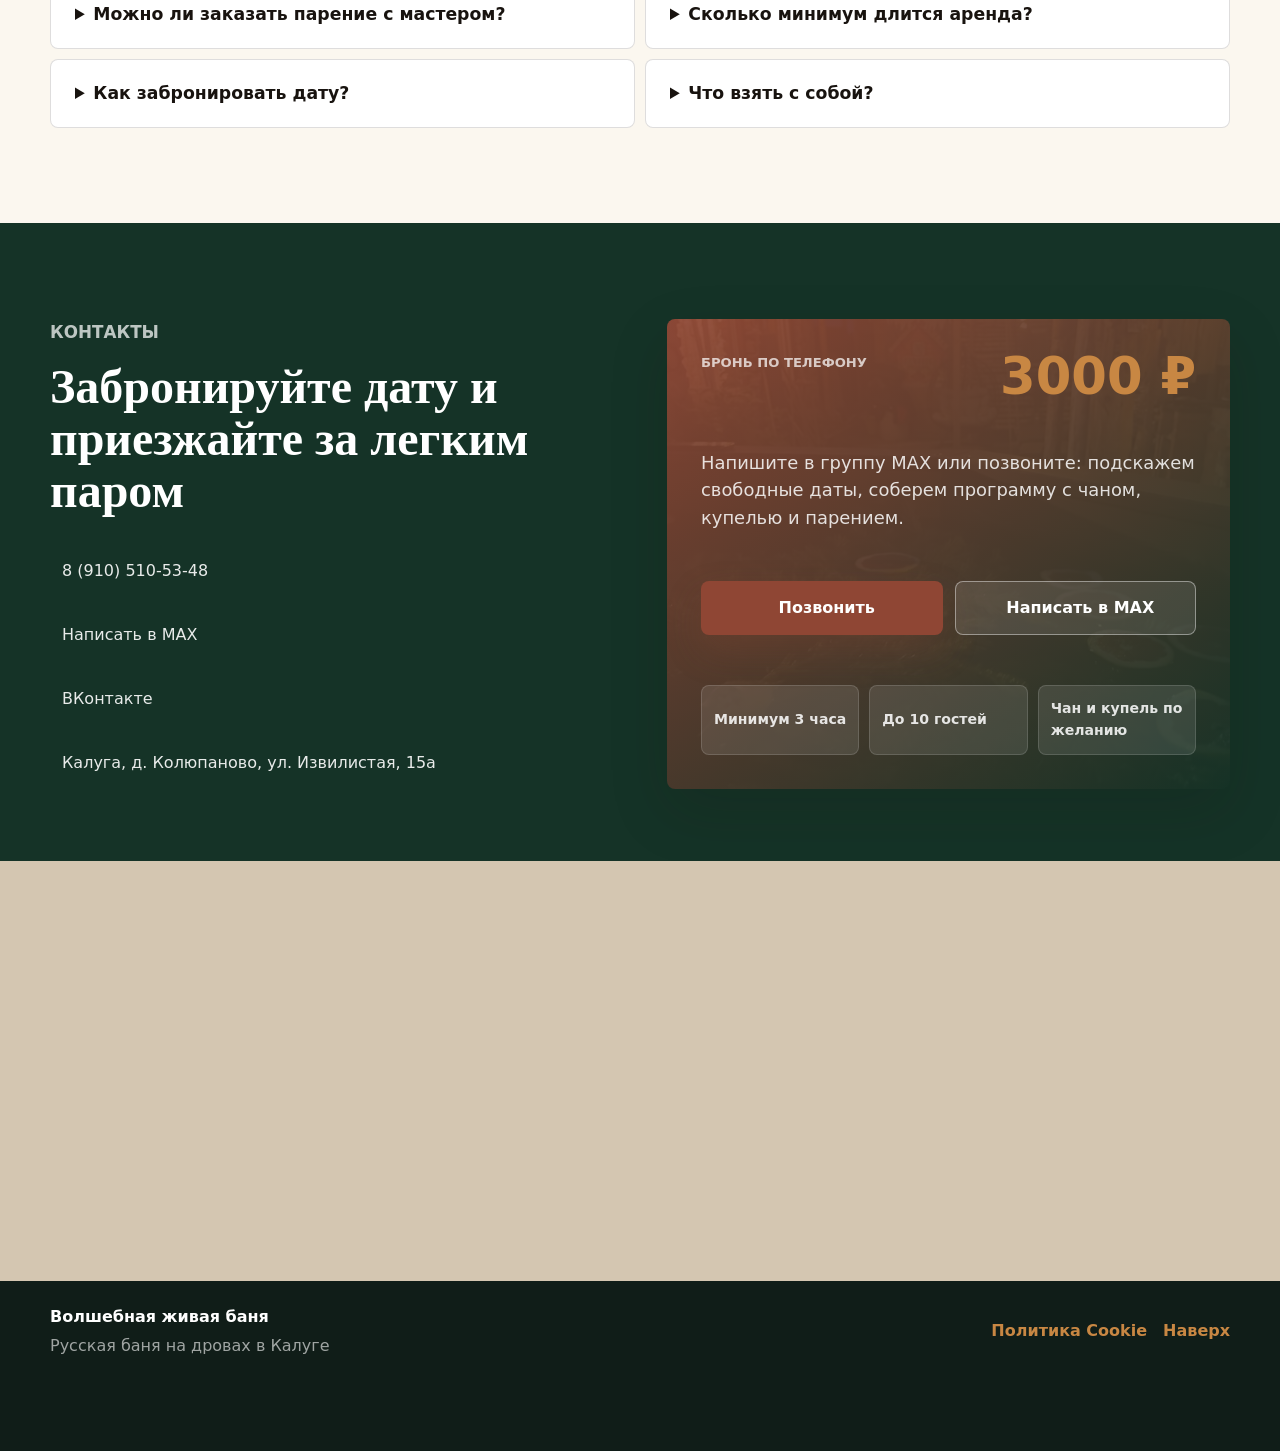
==== commit ae5cf4f8: "Расширить блок вопросов" ====
--- a/index.html
+++ b/index.html
@@ -282,10 +282,66 @@
               },
               {
                 "@type": "Question",
-                "name": "Есть ли банный чан и купель?",
+                "name": "Можно приехать с детьми?",
                 "acceptedAnswer": {
                   "@type": "Answer",
-                  "text": "Да, можно добавить сибирский банный чан и купель с холодной водой."
+                  "text": "Да, баня подходит для семейного отдыха. Условия для детей лучше заранее обсудить при бронировании."
+                }
+              },
+              {
+                "@type": "Question",
+                "name": "Есть ли место для еды и шашлыка?",
+                "acceptedAnswer": {
+                  "@type": "Answer",
+                  "text": "Да, есть кухня, большой стол, посуда, термопот и мангальная зона."
+                }
+              },
+              {
+                "@type": "Question",
+                "name": "Можно ли добавить банный чан?",
+                "acceptedAnswer": {
+                  "@type": "Answer",
+                  "text": "Да, сибирский банный чан можно добавить к аренде бани на все время отдыха."
+                }
+              },
+              {
+                "@type": "Question",
+                "name": "Есть ли купель с холодной водой?",
+                "acceptedAnswer": {
+                  "@type": "Answer",
+                  "text": "Да, купель с холодной водой можно добавить к программе для контрастного отдыха после парной."
+                }
+              },
+              {
+                "@type": "Question",
+                "name": "Можно ли заказать парение с мастером?",
+                "acceptedAnswer": {
+                  "@type": "Answer",
+                  "text": "Да, доступно индивидуальное парение с мастером, вениками, травами и спокойным темпом прогрева."
+                }
+              },
+              {
+                "@type": "Question",
+                "name": "Сколько минимум длится аренда?",
+                "acceptedAnswer": {
+                  "@type": "Answer",
+                  "text": "Минимальная аренда бани составляет 3 часа."
+                }
+              },
+              {
+                "@type": "Question",
+                "name": "Как забронировать дату?",
+                "acceptedAnswer": {
+                  "@type": "Answer",
+                  "text": "Чтобы забронировать дату, позвоните или напишите в MAX, согласуйте свободное время и внесите бронь."
+                }
+              },
+              {
+                "@type": "Question",
+                "name": "Что взять с собой?",
+                "acceptedAnswer": {
+                  "@type": "Answer",
+                  "text": "Можно взять купальные принадлежности, сменную одежду и еду для стола. Тапочки, полотенца, шапки и чай уже включены."
                 }
               }
             ]
@@ -1062,6 +1118,30 @@
               <summary>Есть ли место для еды и шашлыка?</summary>
               <p>Есть кухня, большой стол, посуда, термопот и мангальная зона.</p>
             </details>
+            <details>
+              <summary>Можно ли добавить банный чан?</summary>
+              <p>Да, сибирский чан можно добавить к аренде на все время отдыха. В чан обычно добавляют пихту и цитрусовые.</p>
+            </details>
+            <details>
+              <summary>Есть ли купель с холодной водой?</summary>
+              <p>Да, купель можно добавить к программе. Она хорошо сочетается с парной и помогает сделать банный цикл контрастным.</p>
+            </details>
+            <details>
+              <summary>Можно ли заказать парение с мастером?</summary>
+              <p>Да, есть индивидуальное парение с веником, травами и вниманием к вашему темпу. Программу лучше согласовать заранее.</p>
+            </details>
+            <details>
+              <summary>Сколько минимум длится аренда?</summary>
+              <p>Минимальная аренда — 3 часа. Этого хватает на несколько заходов в парную, отдых, чай и спокойный банный ритм.</p>
+            </details>
+            <details>
+              <summary>Как забронировать дату?</summary>
+              <p>Позвоните или напишите в MAX, уточните свободное время и программу отдыха. После подтверждения даты вносится бронь.</p>
+            </details>
+            <details>
+              <summary>Что взять с собой?</summary>
+              <p>Возьмите купальные принадлежности, сменную одежду и еду для стола. Полотенца, тапочки, банные шапки и чай уже включены.</p>
+            </details>
           </div>
         </div>
       </section>
--- a/styles.css
+++ b/styles.css
@@ -1151,8 +1151,10 @@
 
 .faq-list {
   display: grid;
+  grid-template-columns: repeat(2, minmax(0, 1fr));
+  align-items: start;
   gap: 10px;
-  max-width: 860px;
+  max-width: none;
 }
 
 .faq-list details {
@@ -3257,6 +3259,10 @@
     font-size: 2.5rem;
   }
 
+  .faq-list {
+    grid-template-columns: 1fr;
+  }
+
   .faq-list summary {
     min-height: 58px;
     padding: 18px;
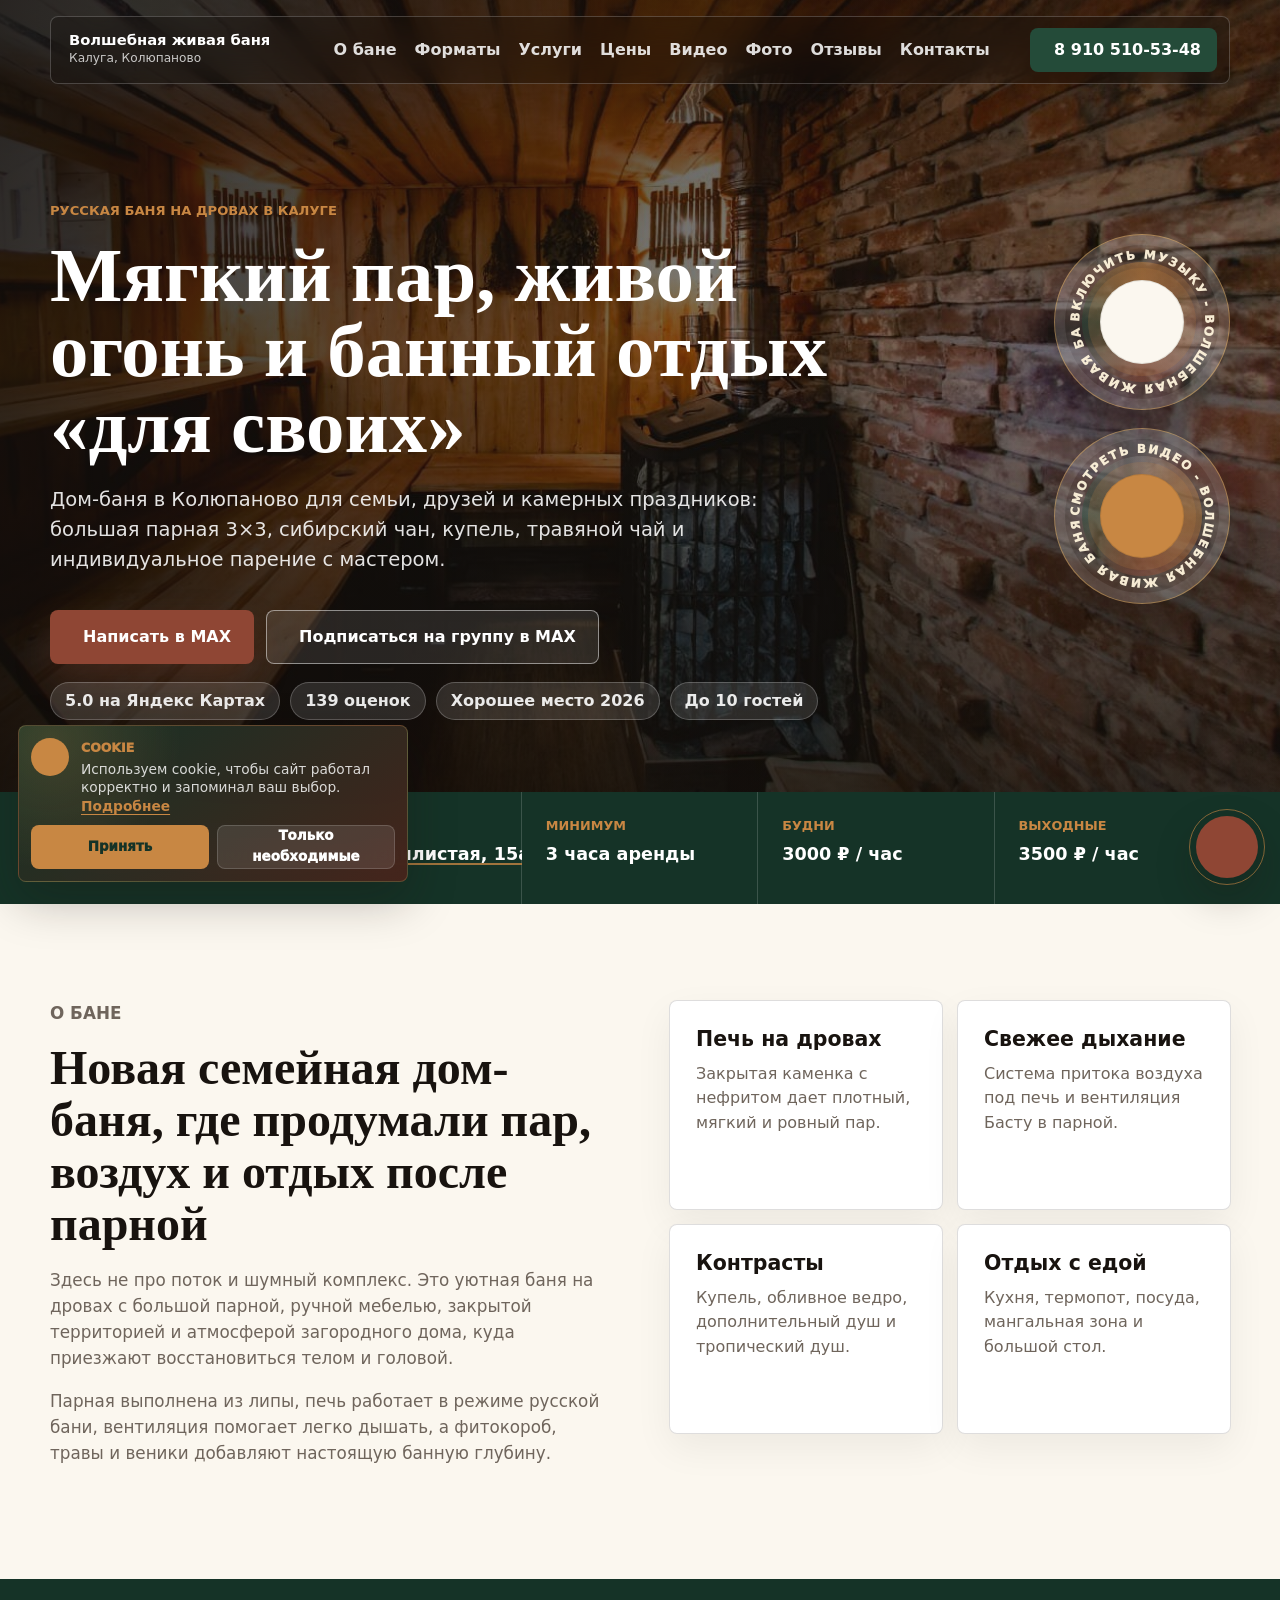
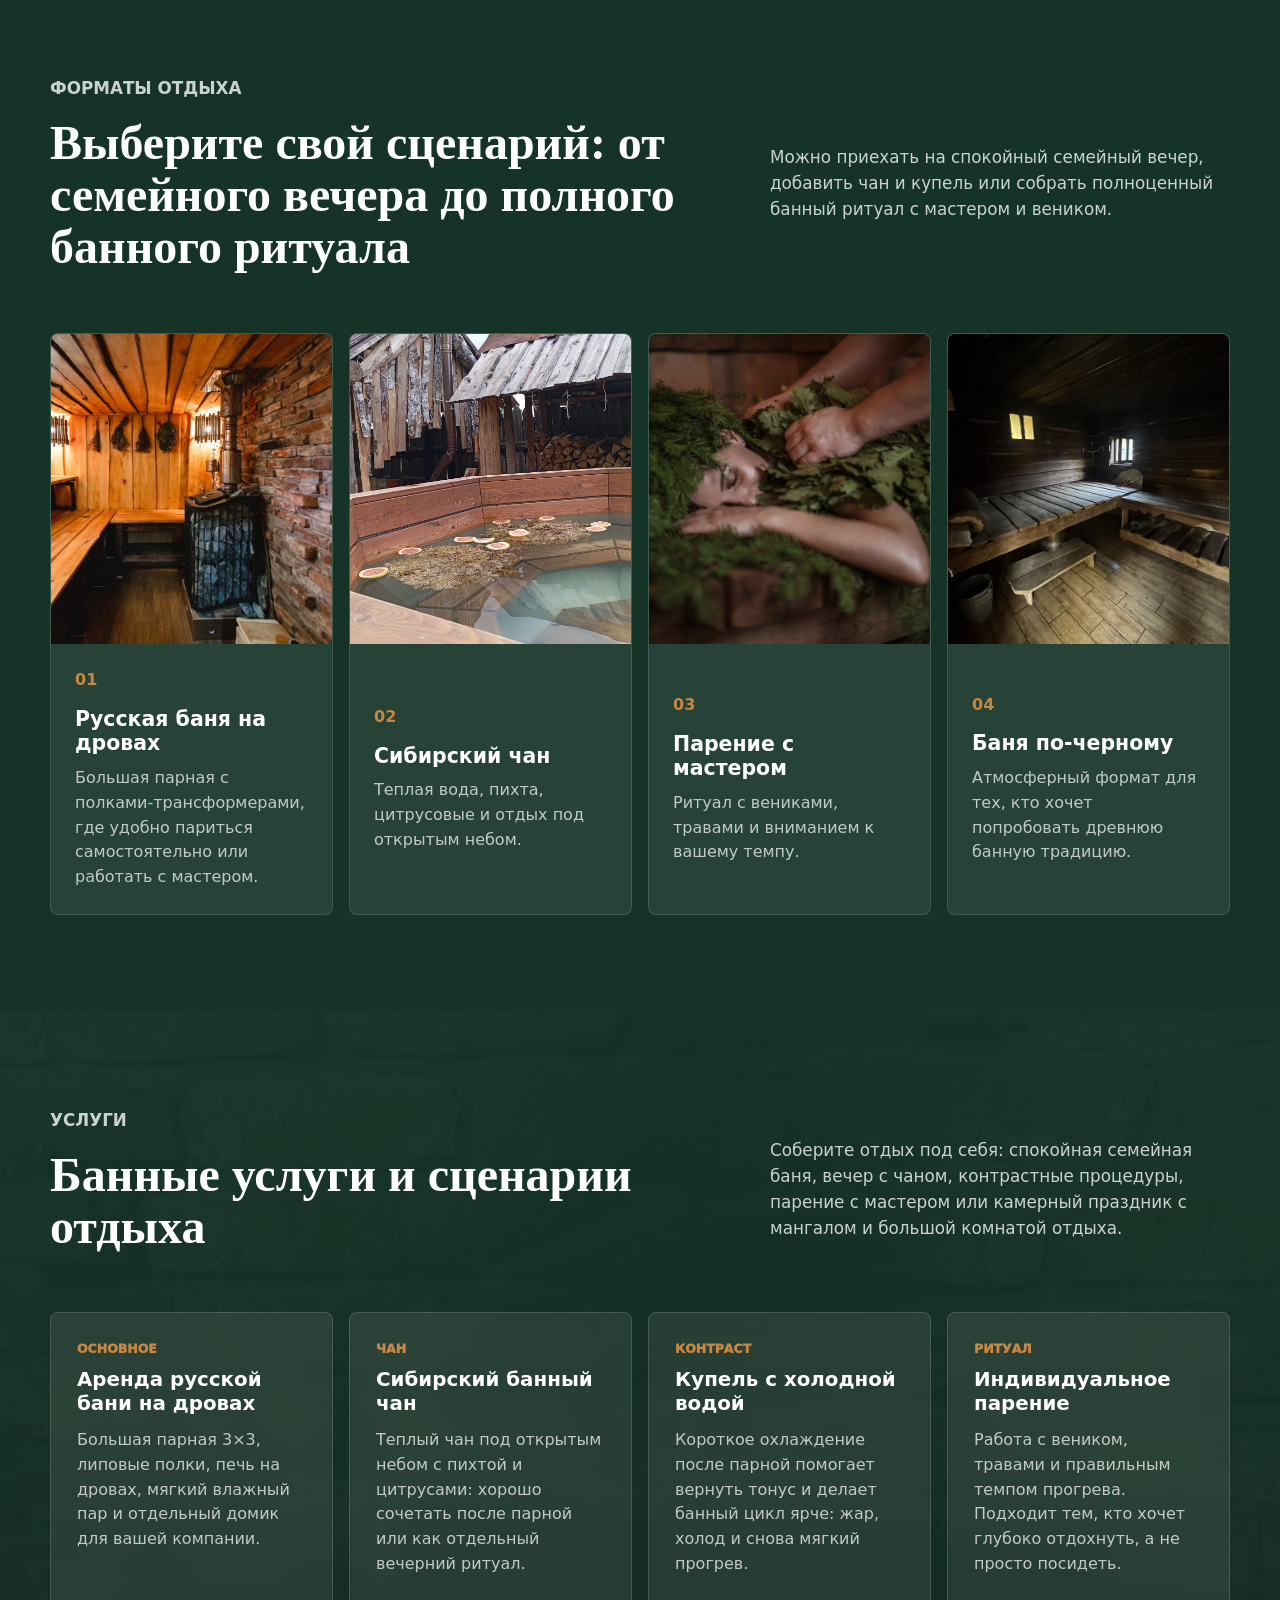
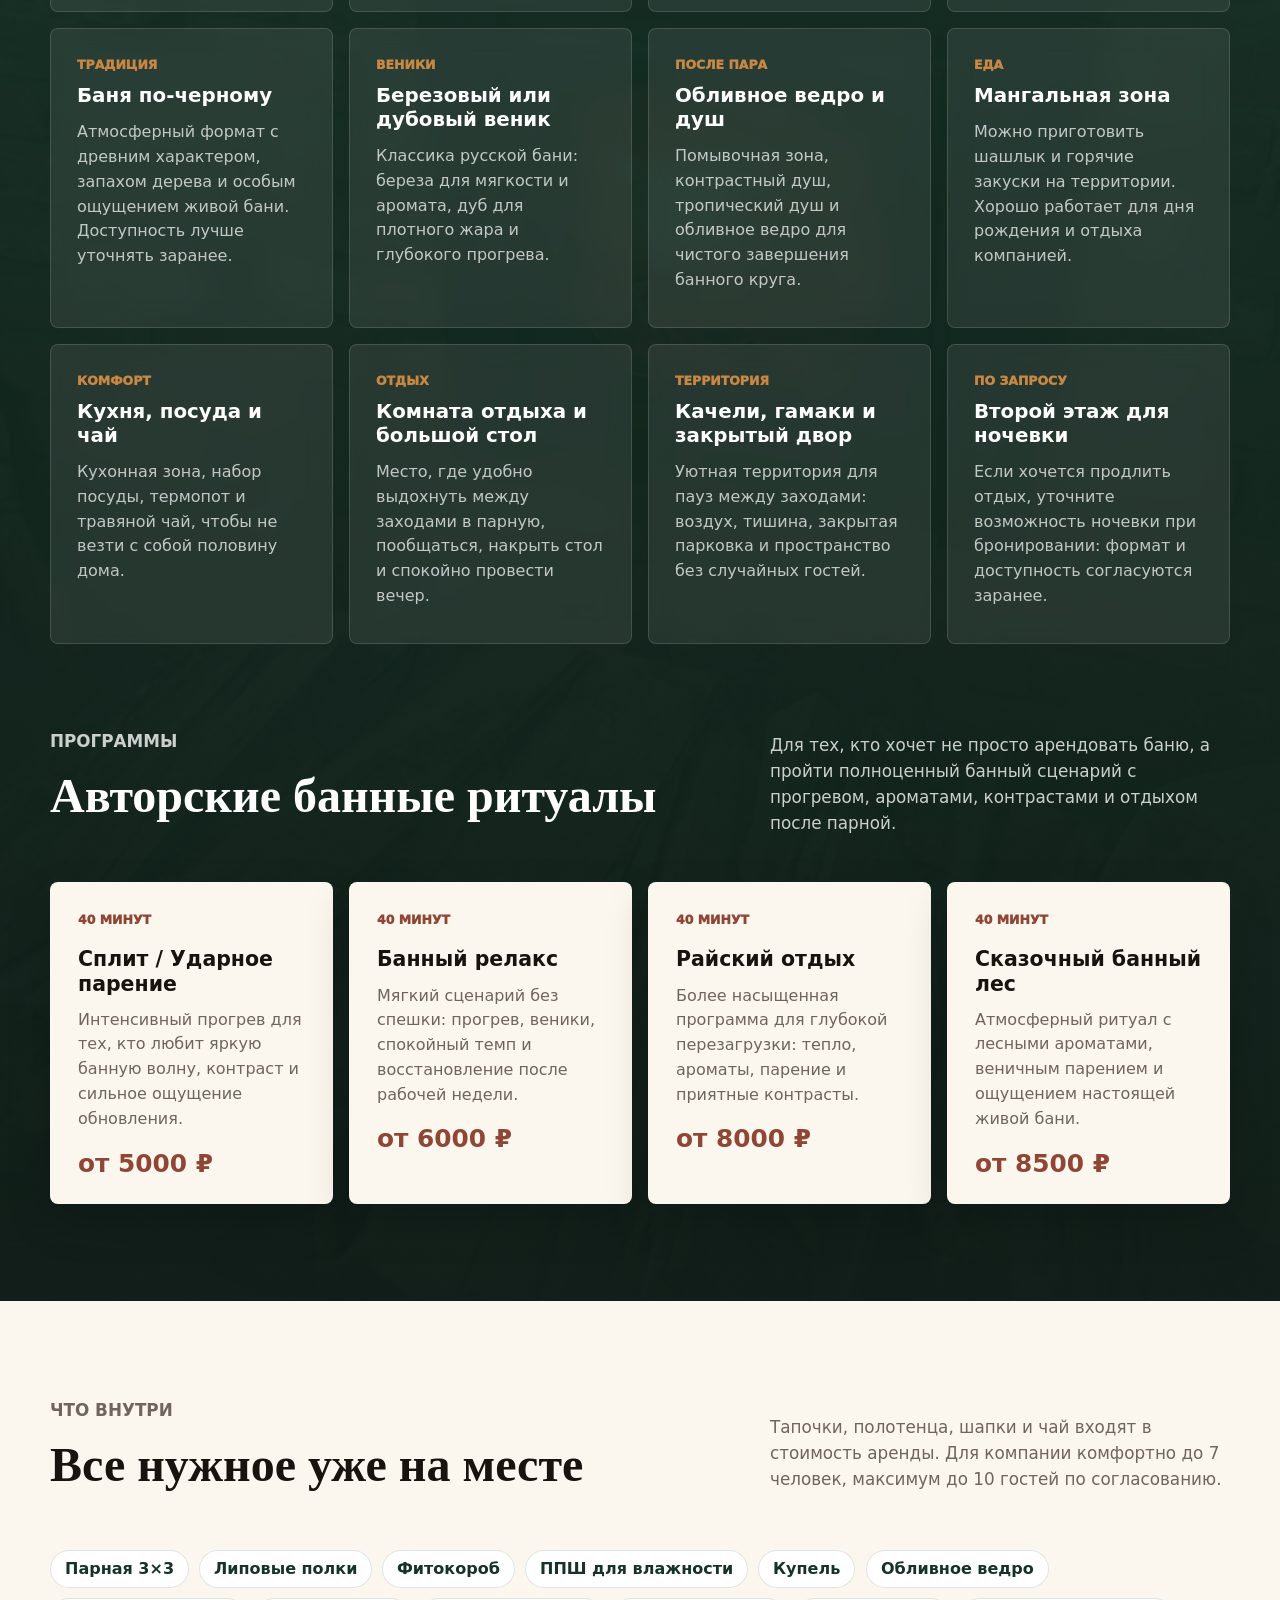
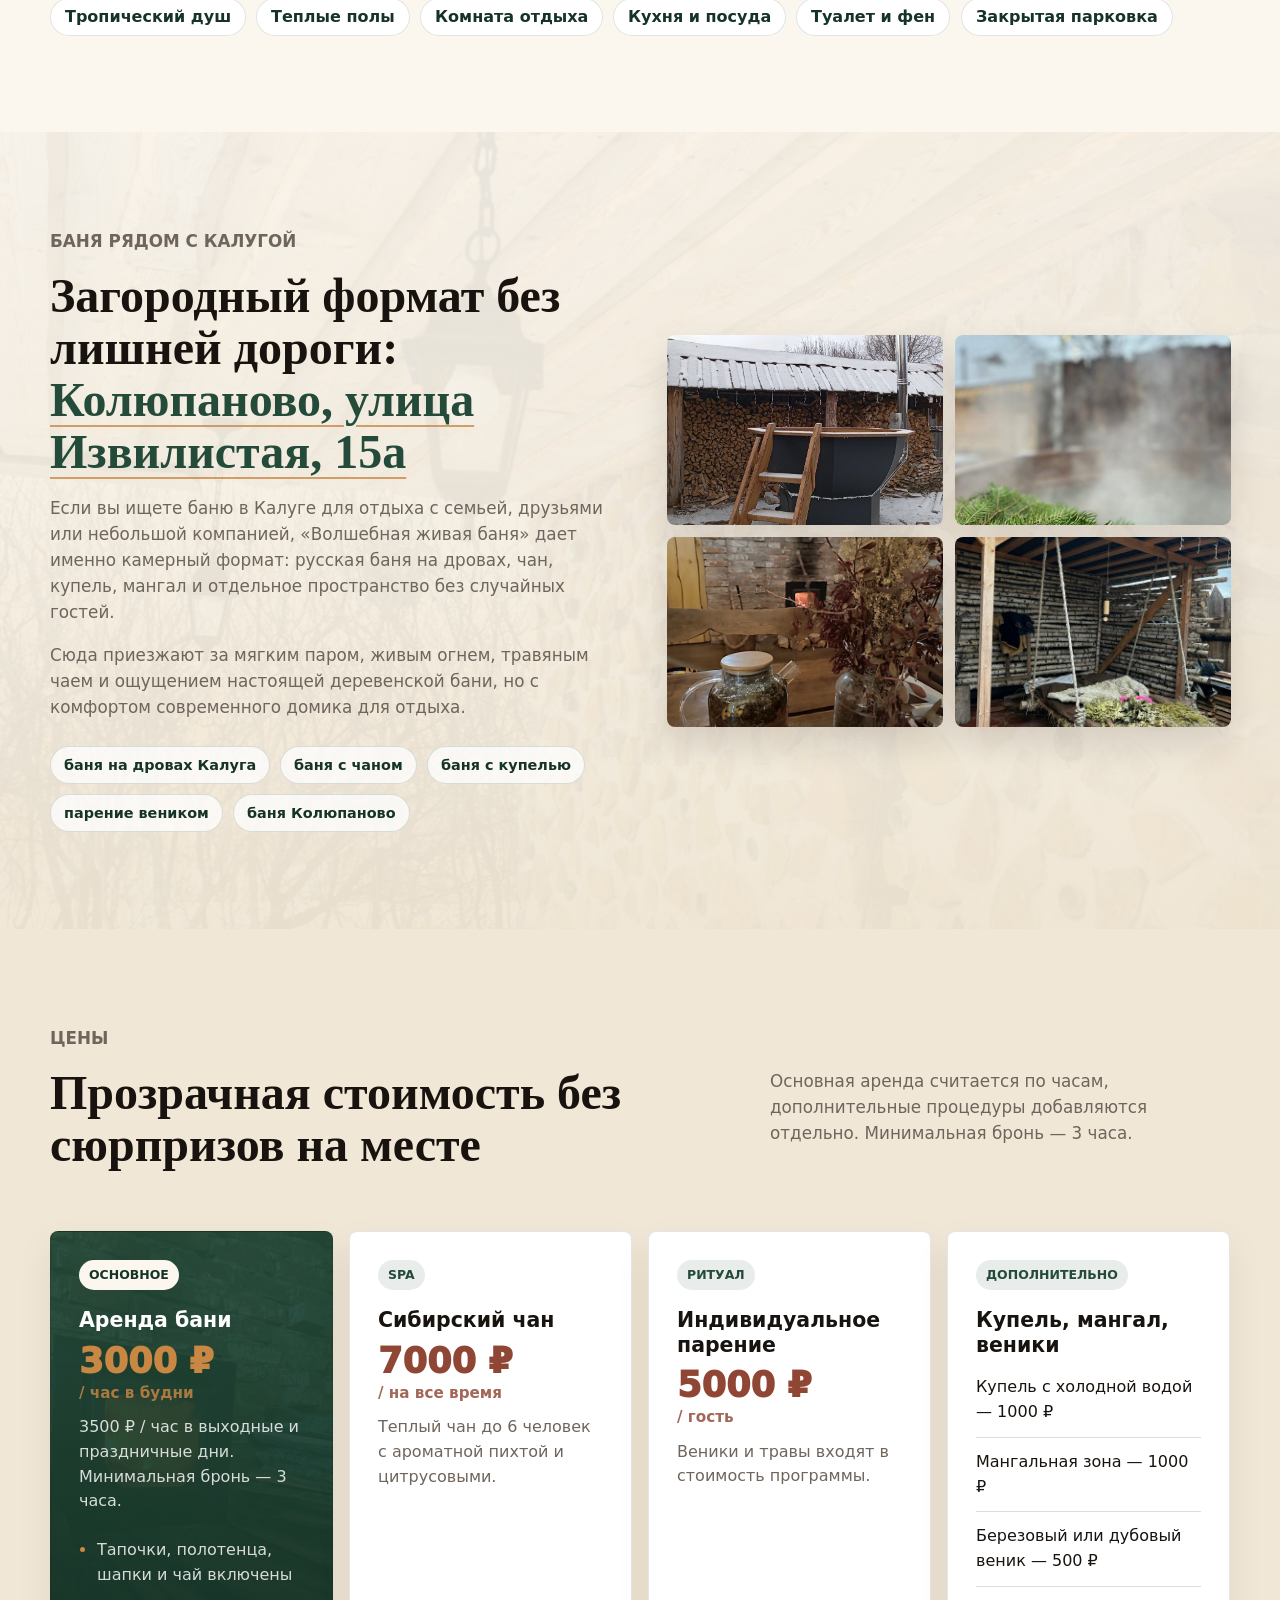
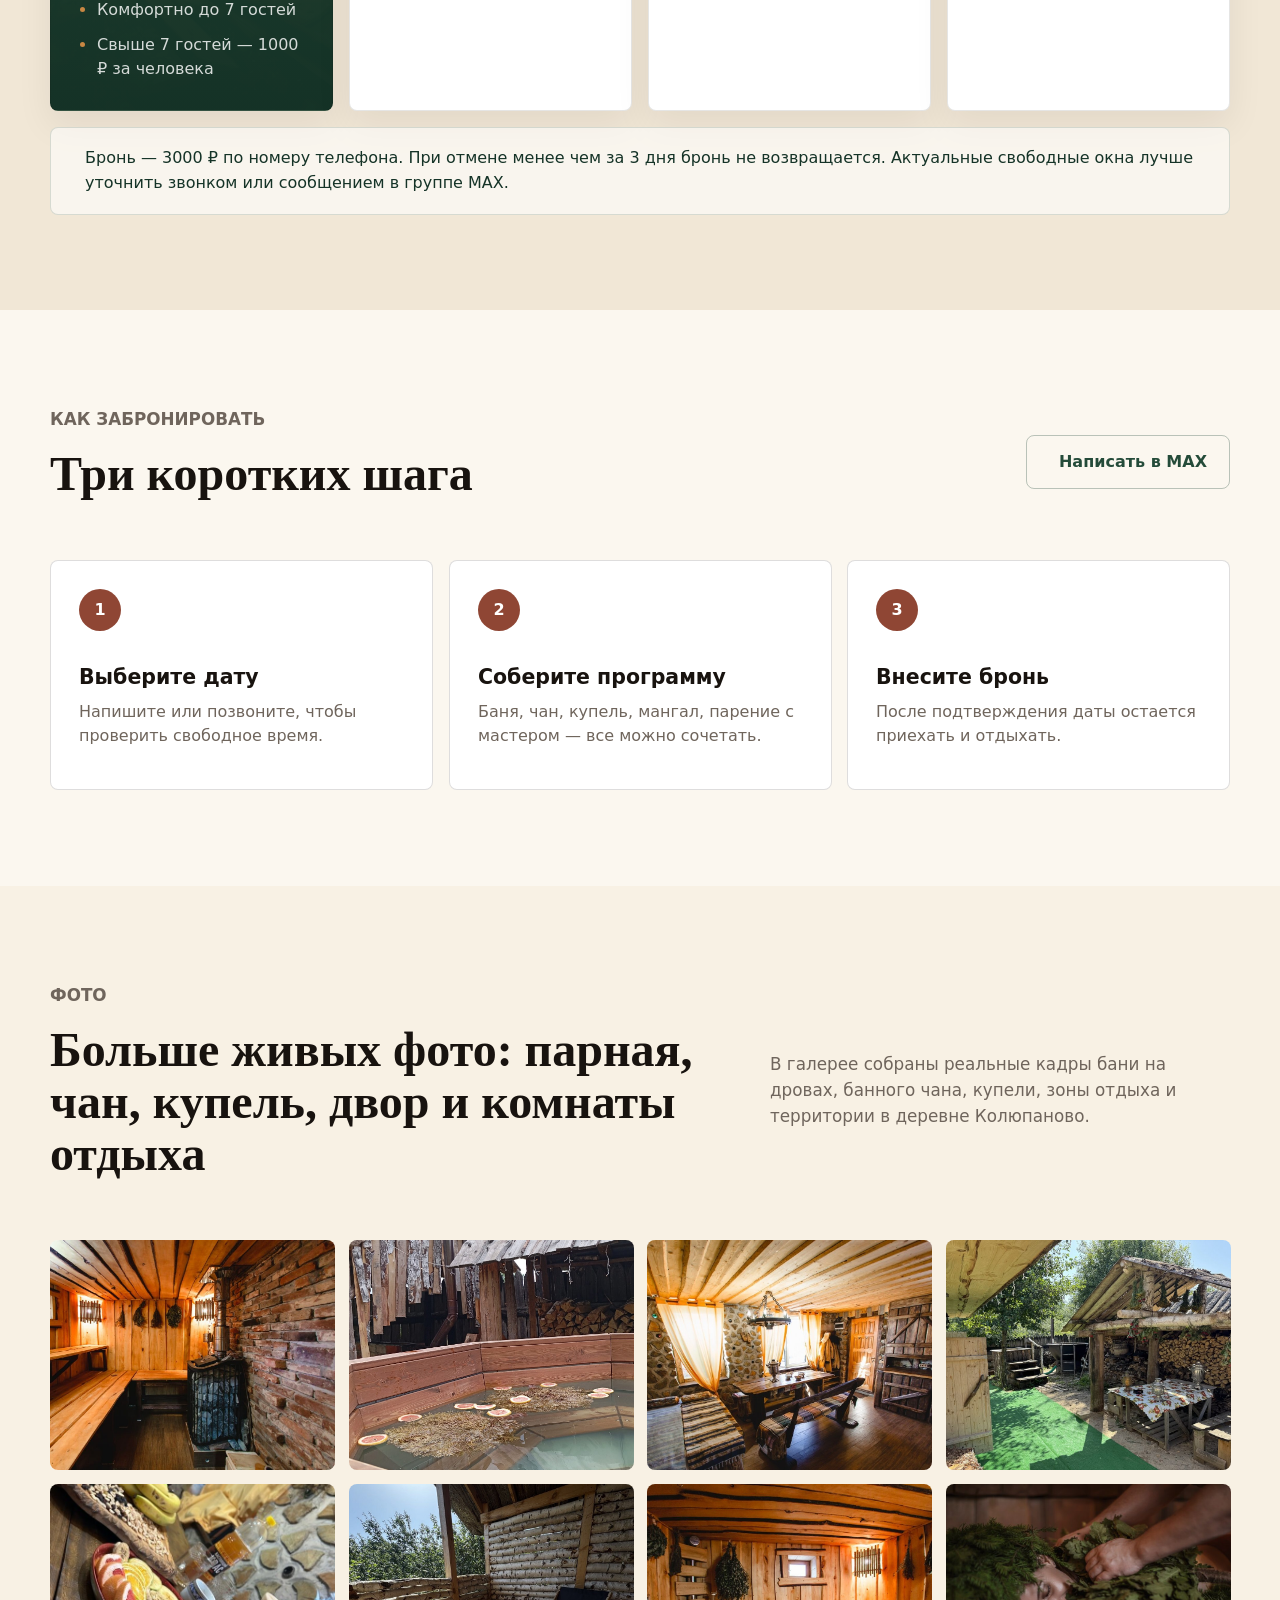
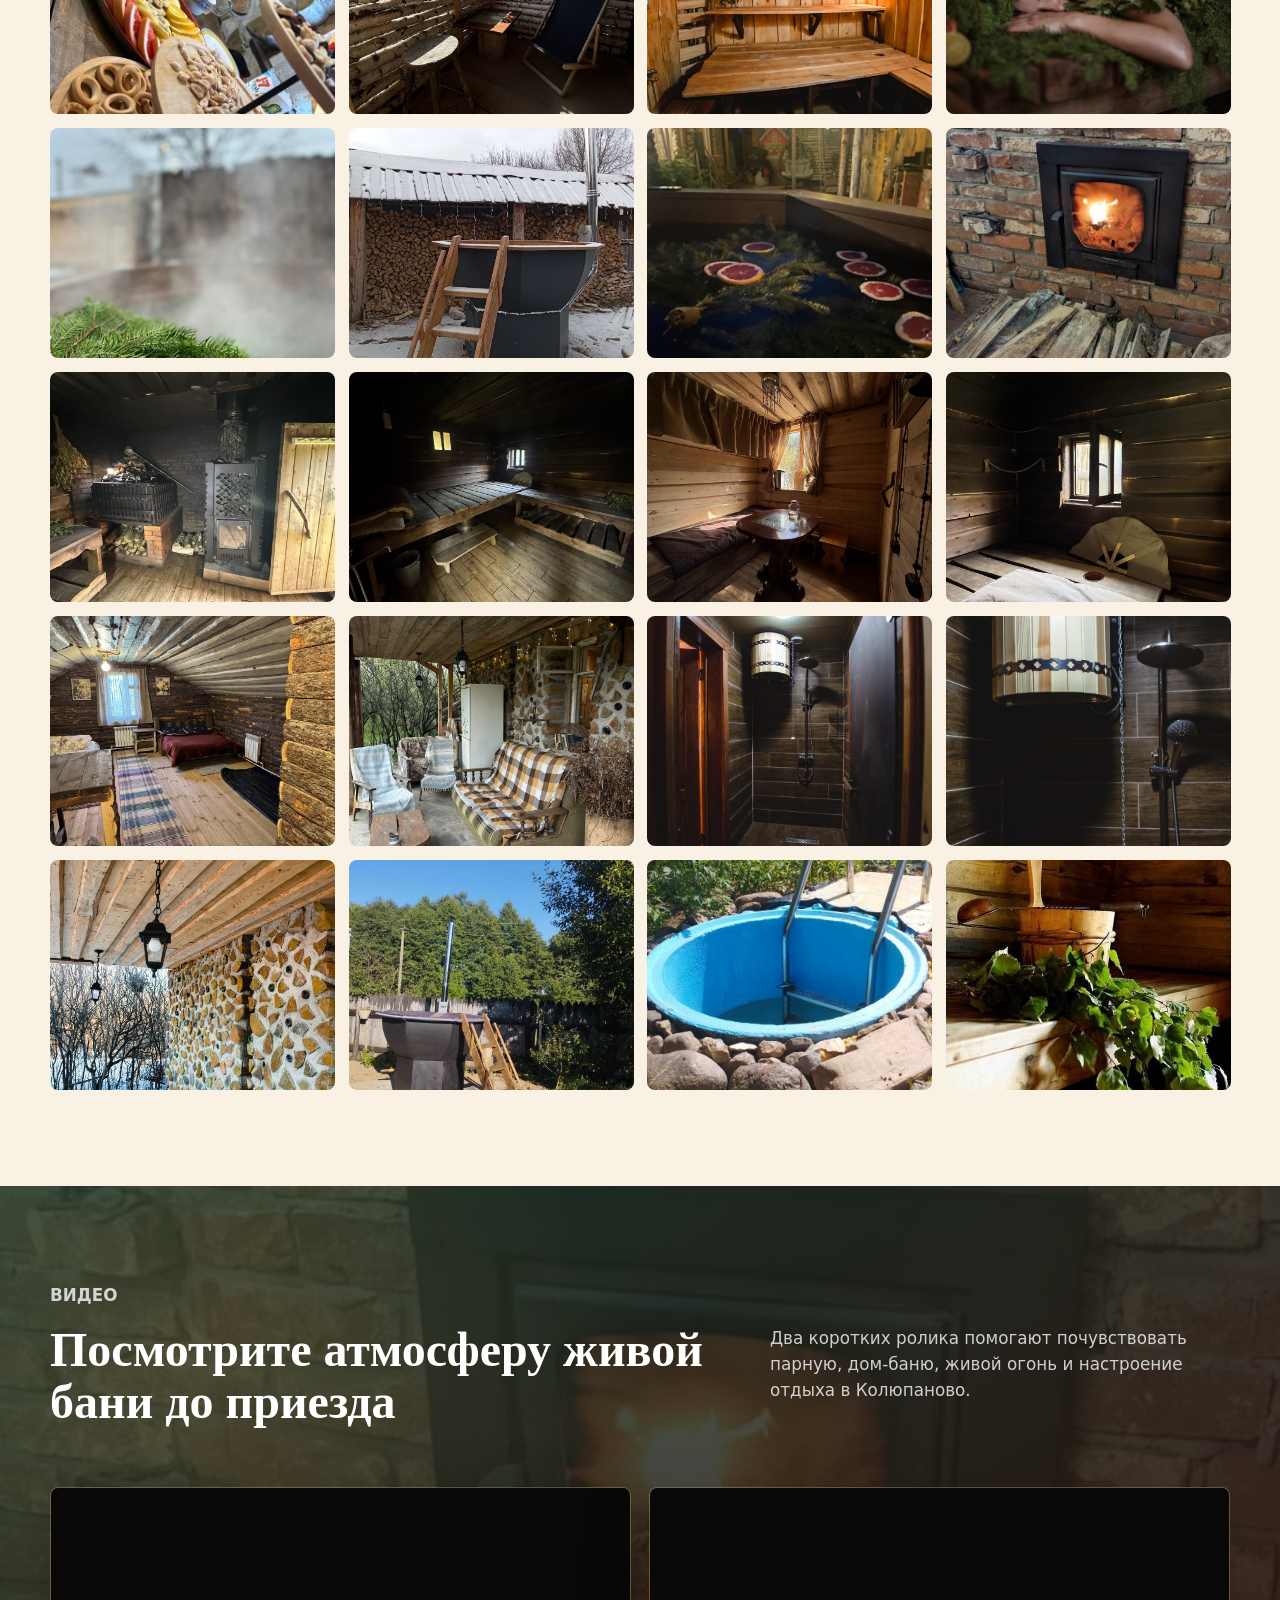
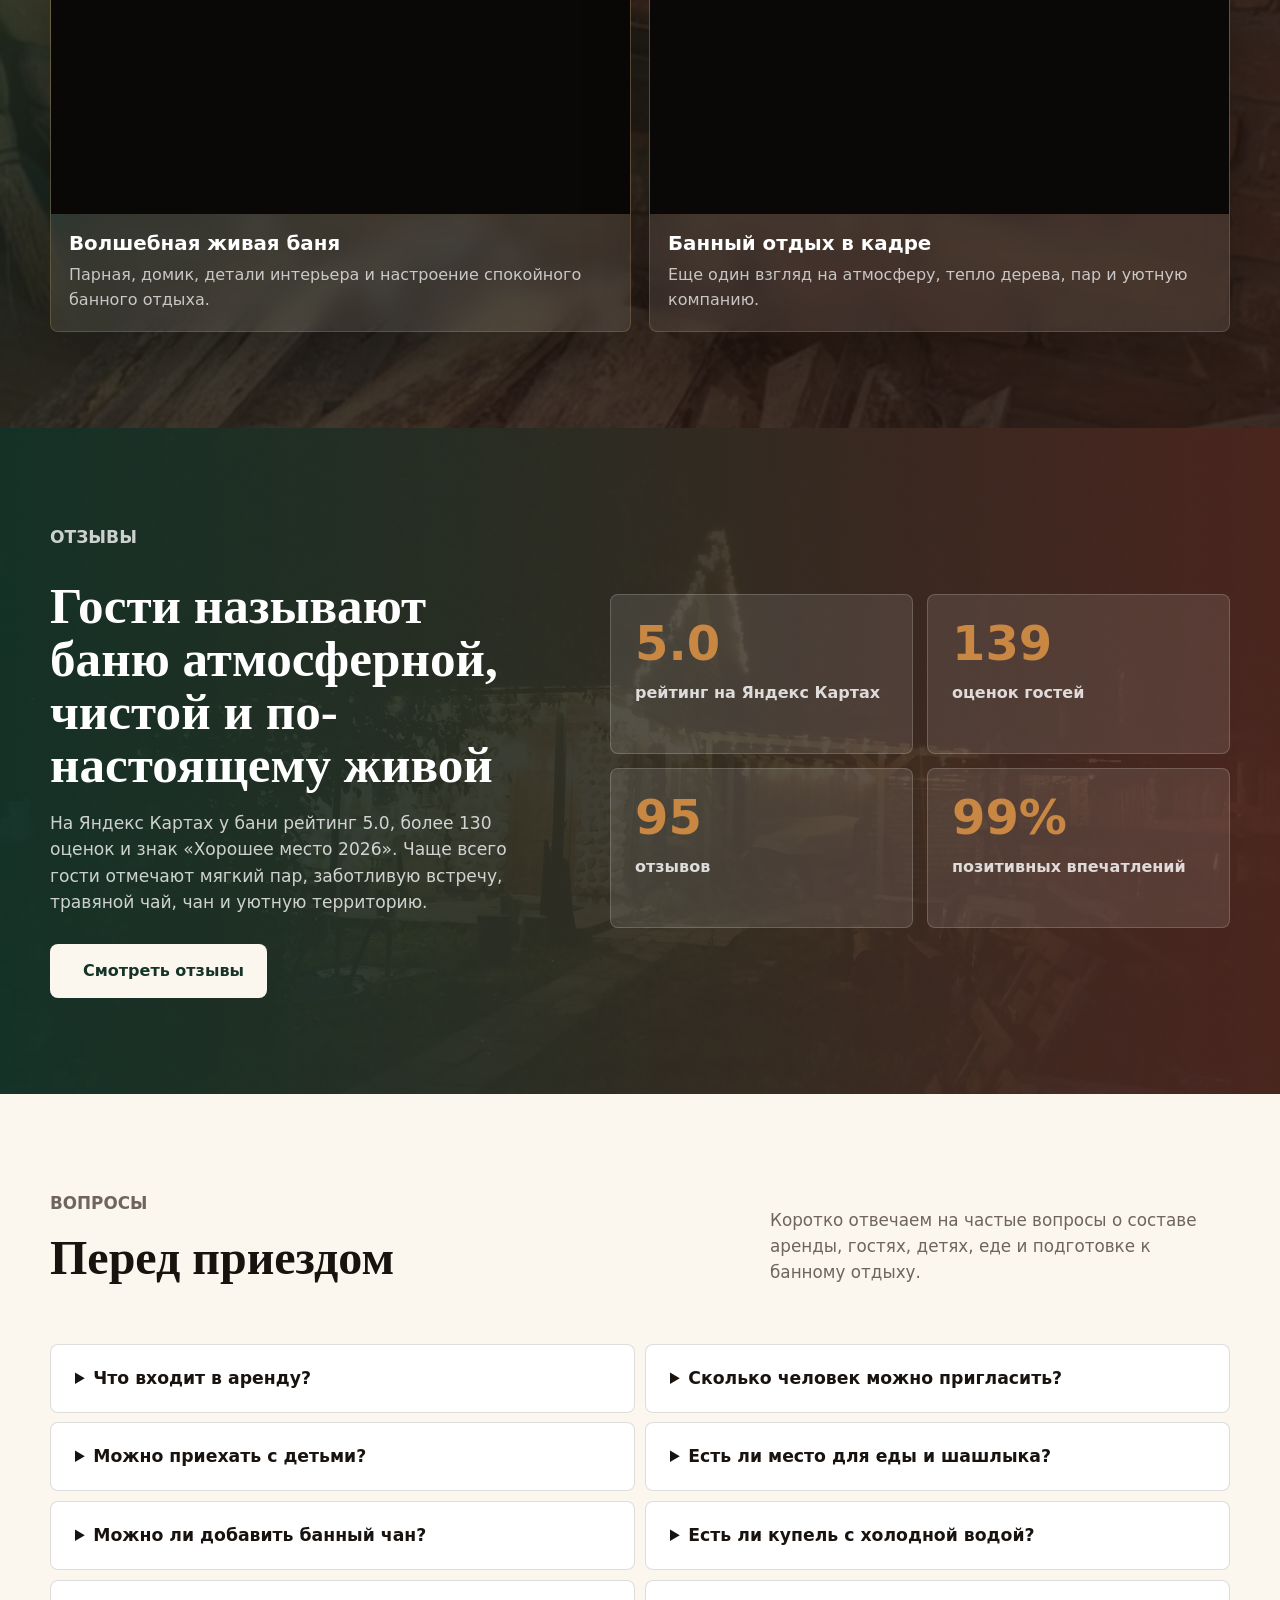
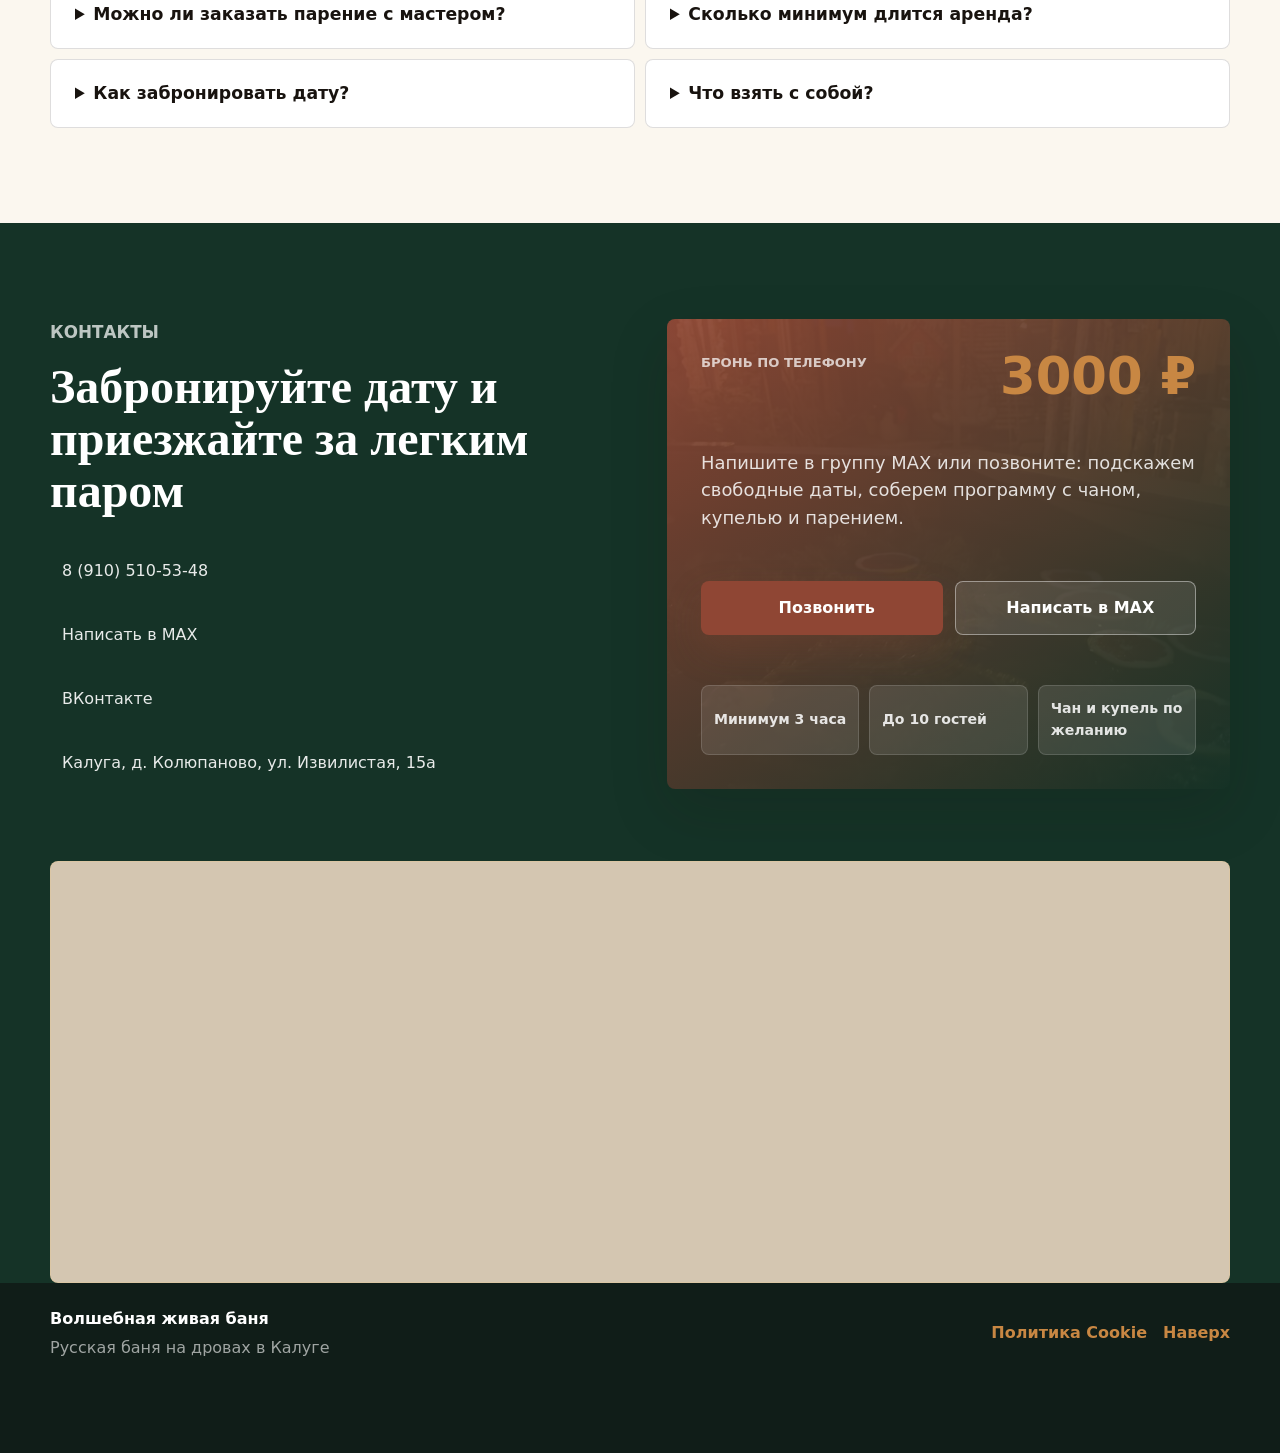
==== commit d8d673b5: "Ограничить ширину карты" ====
--- a/index.html
+++ b/index.html
@@ -1198,16 +1198,18 @@
           </aside>
         </div>
 
-        <div class="map-wrap" aria-label="Карта">
-          <iframe
-            src="https://yandex.ru/map-widget/v1/?ol=biz&oid=110090709629"
-            width="100%"
-            height="420"
-            frameborder="0"
-            allowfullscreen
-            loading="lazy"
-            title="Волшебная живая баня на карте"
-          ></iframe>
+        <div class="container">
+          <div class="map-wrap" aria-label="Карта">
+            <iframe
+              src="https://yandex.ru/map-widget/v1/?ol=biz&oid=110090709629"
+              width="100%"
+              height="420"
+              frameborder="0"
+              allowfullscreen
+              loading="lazy"
+              title="Волшебная живая баня на карте"
+            ></iframe>
+          </div>
         </div>
       </section>
     </main>
--- a/styles.css
+++ b/styles.css
@@ -1335,6 +1335,8 @@
   margin-top: 72px;
   overflow: hidden;
   background: #d4c6b1;
+  border: 1px solid rgba(244, 193, 110, 0.2);
+  border-radius: 8px;
 }
 
 .map-wrap iframe {
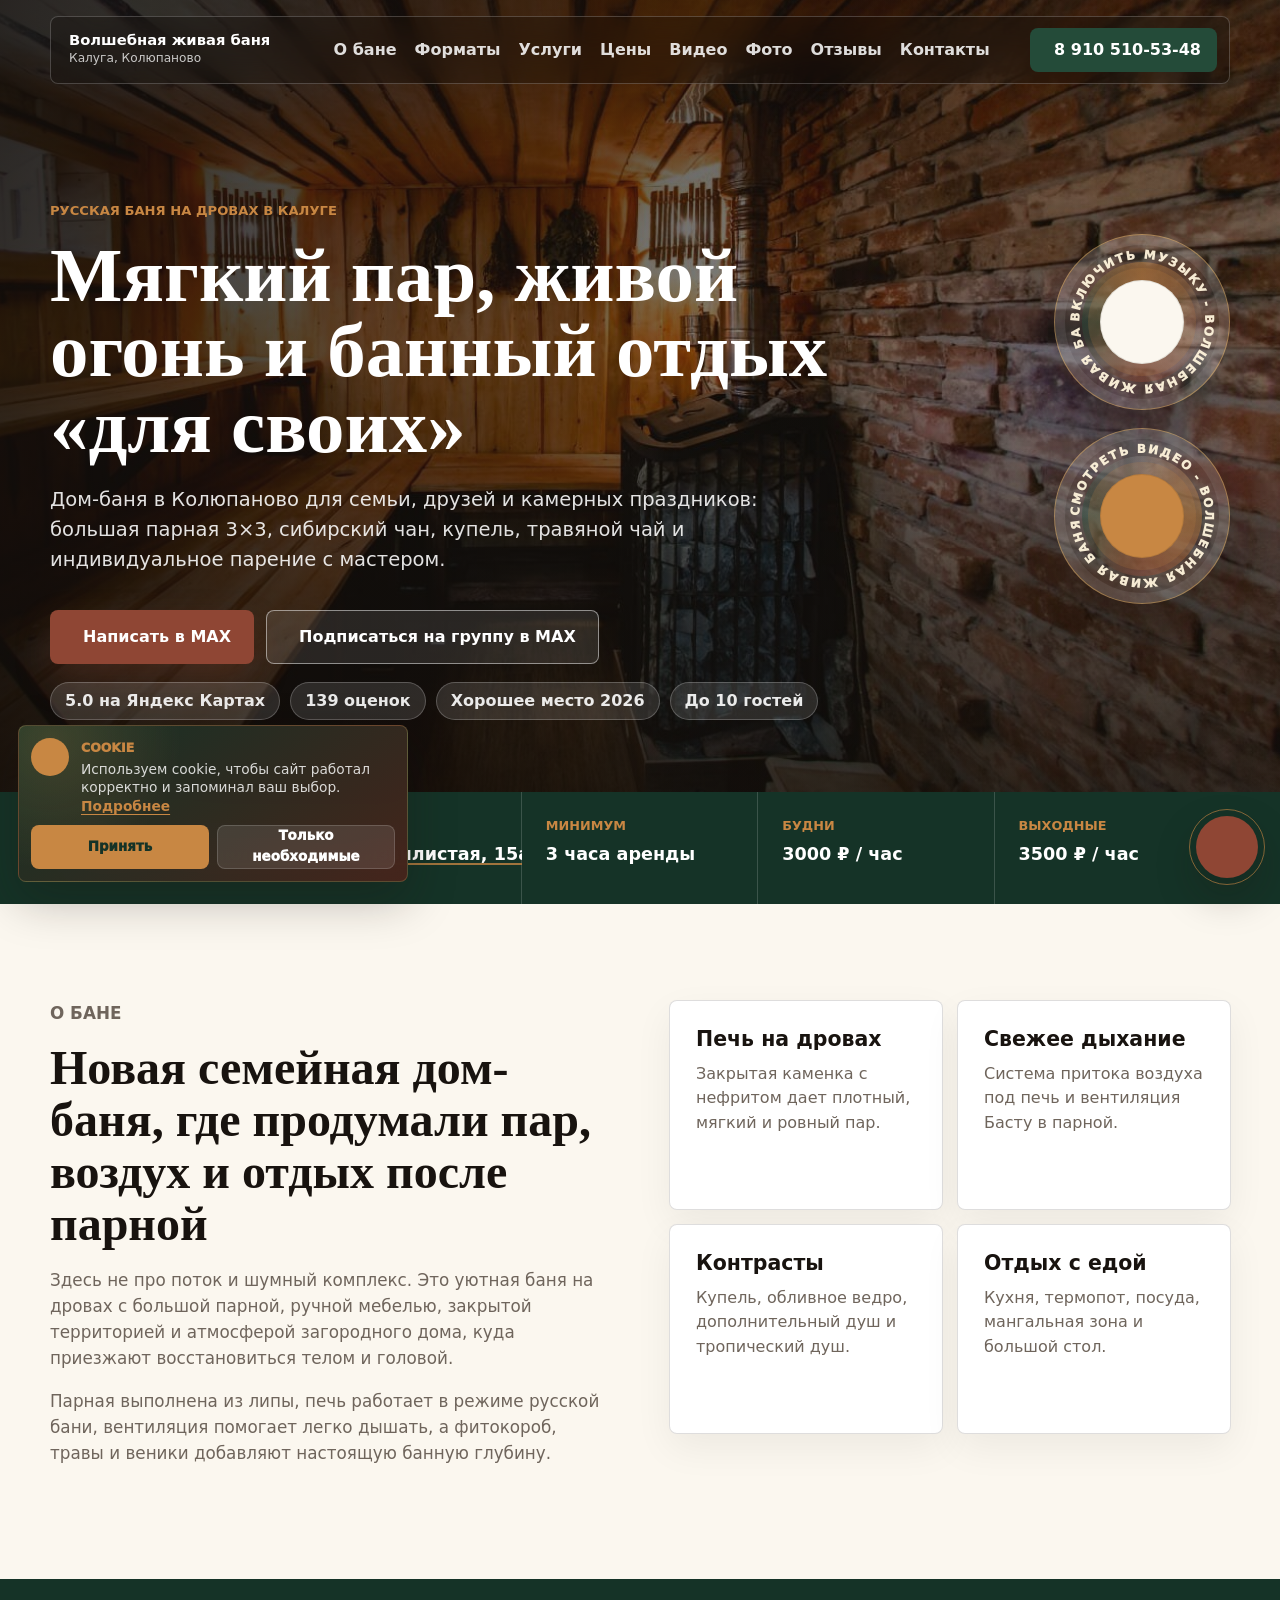
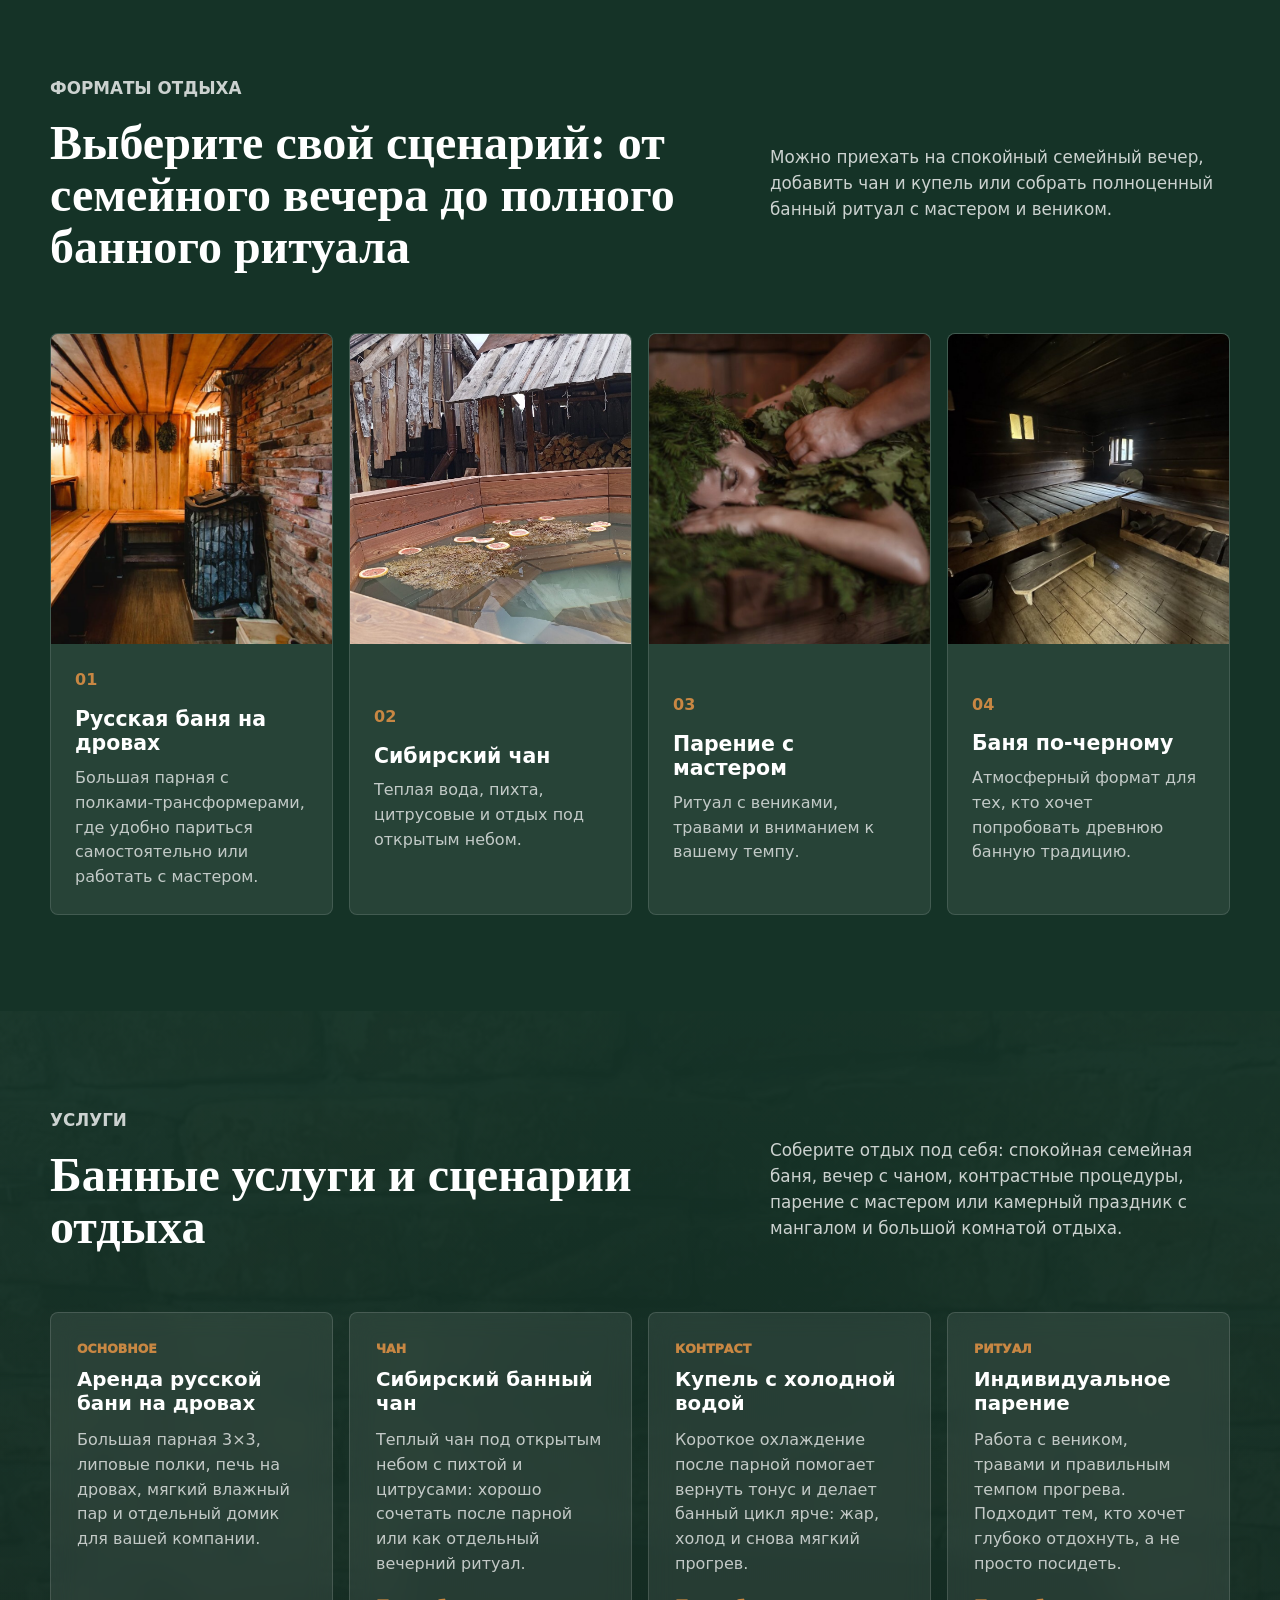
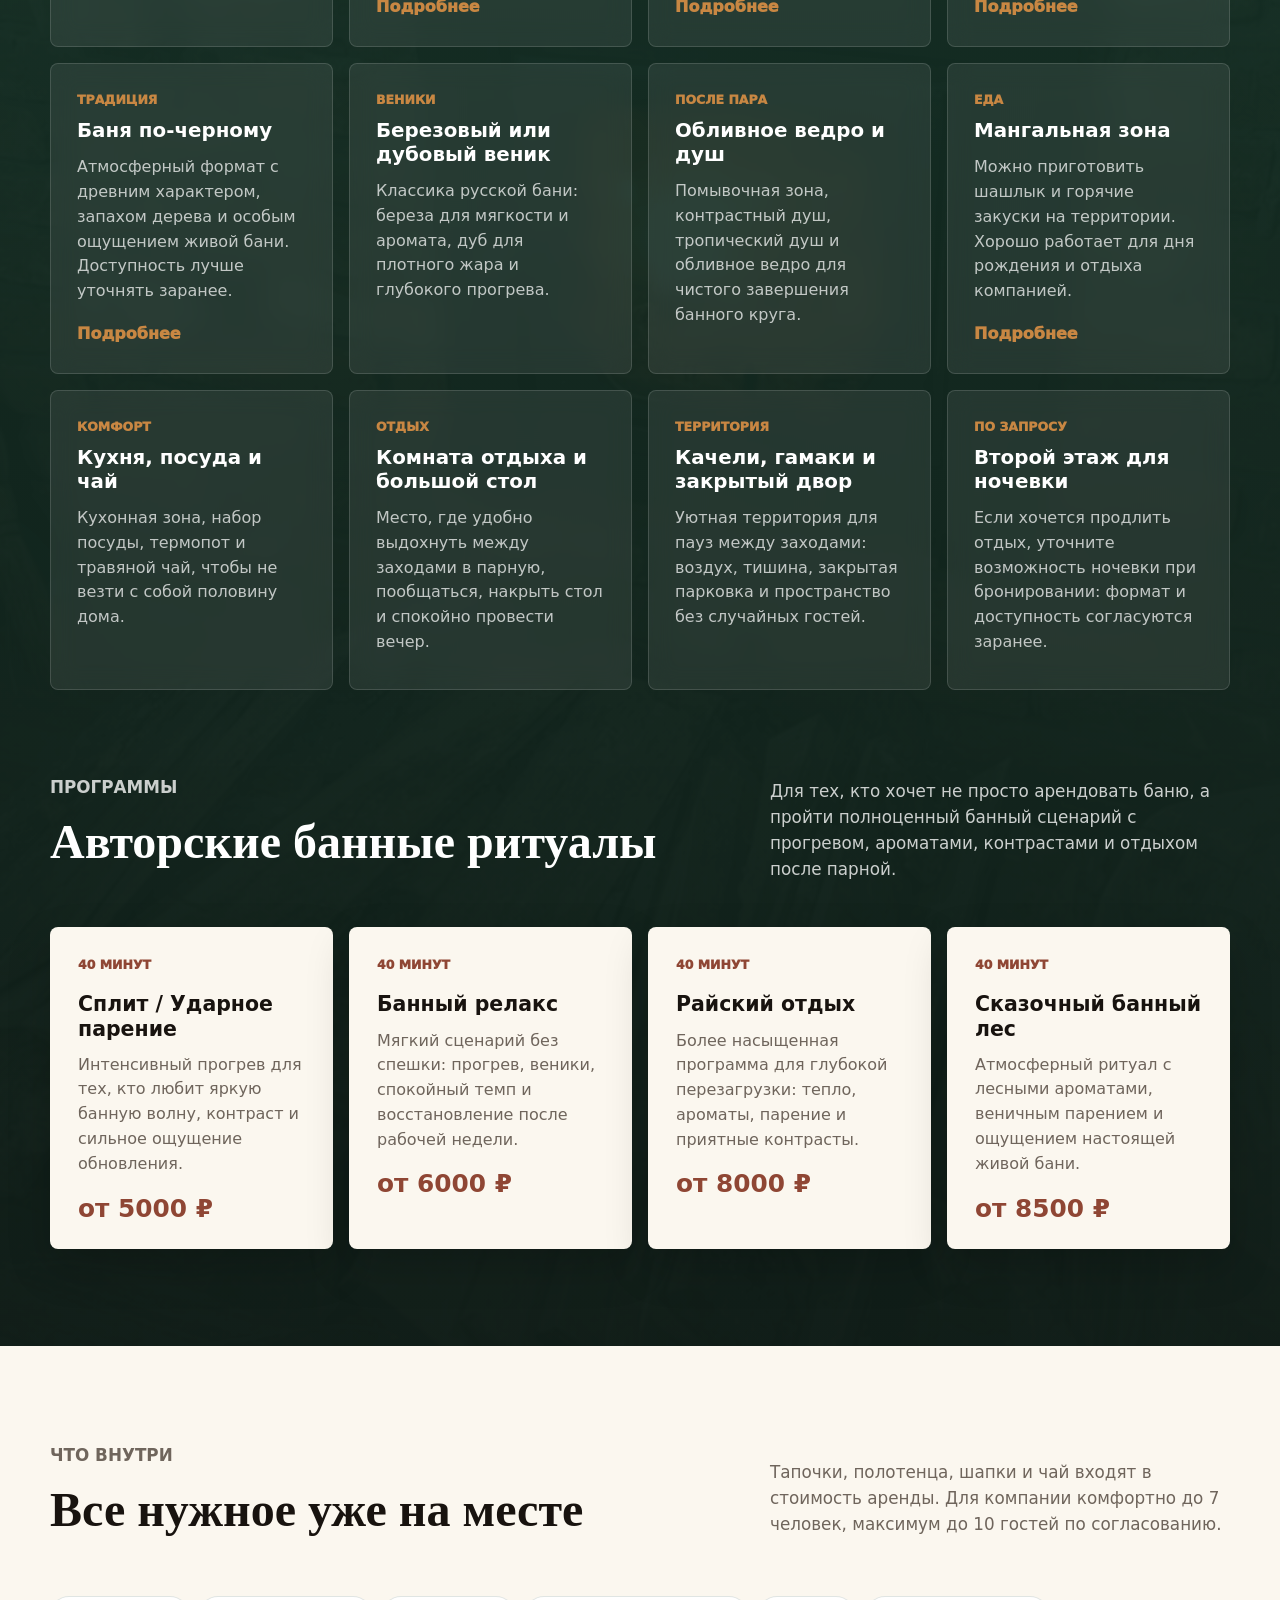
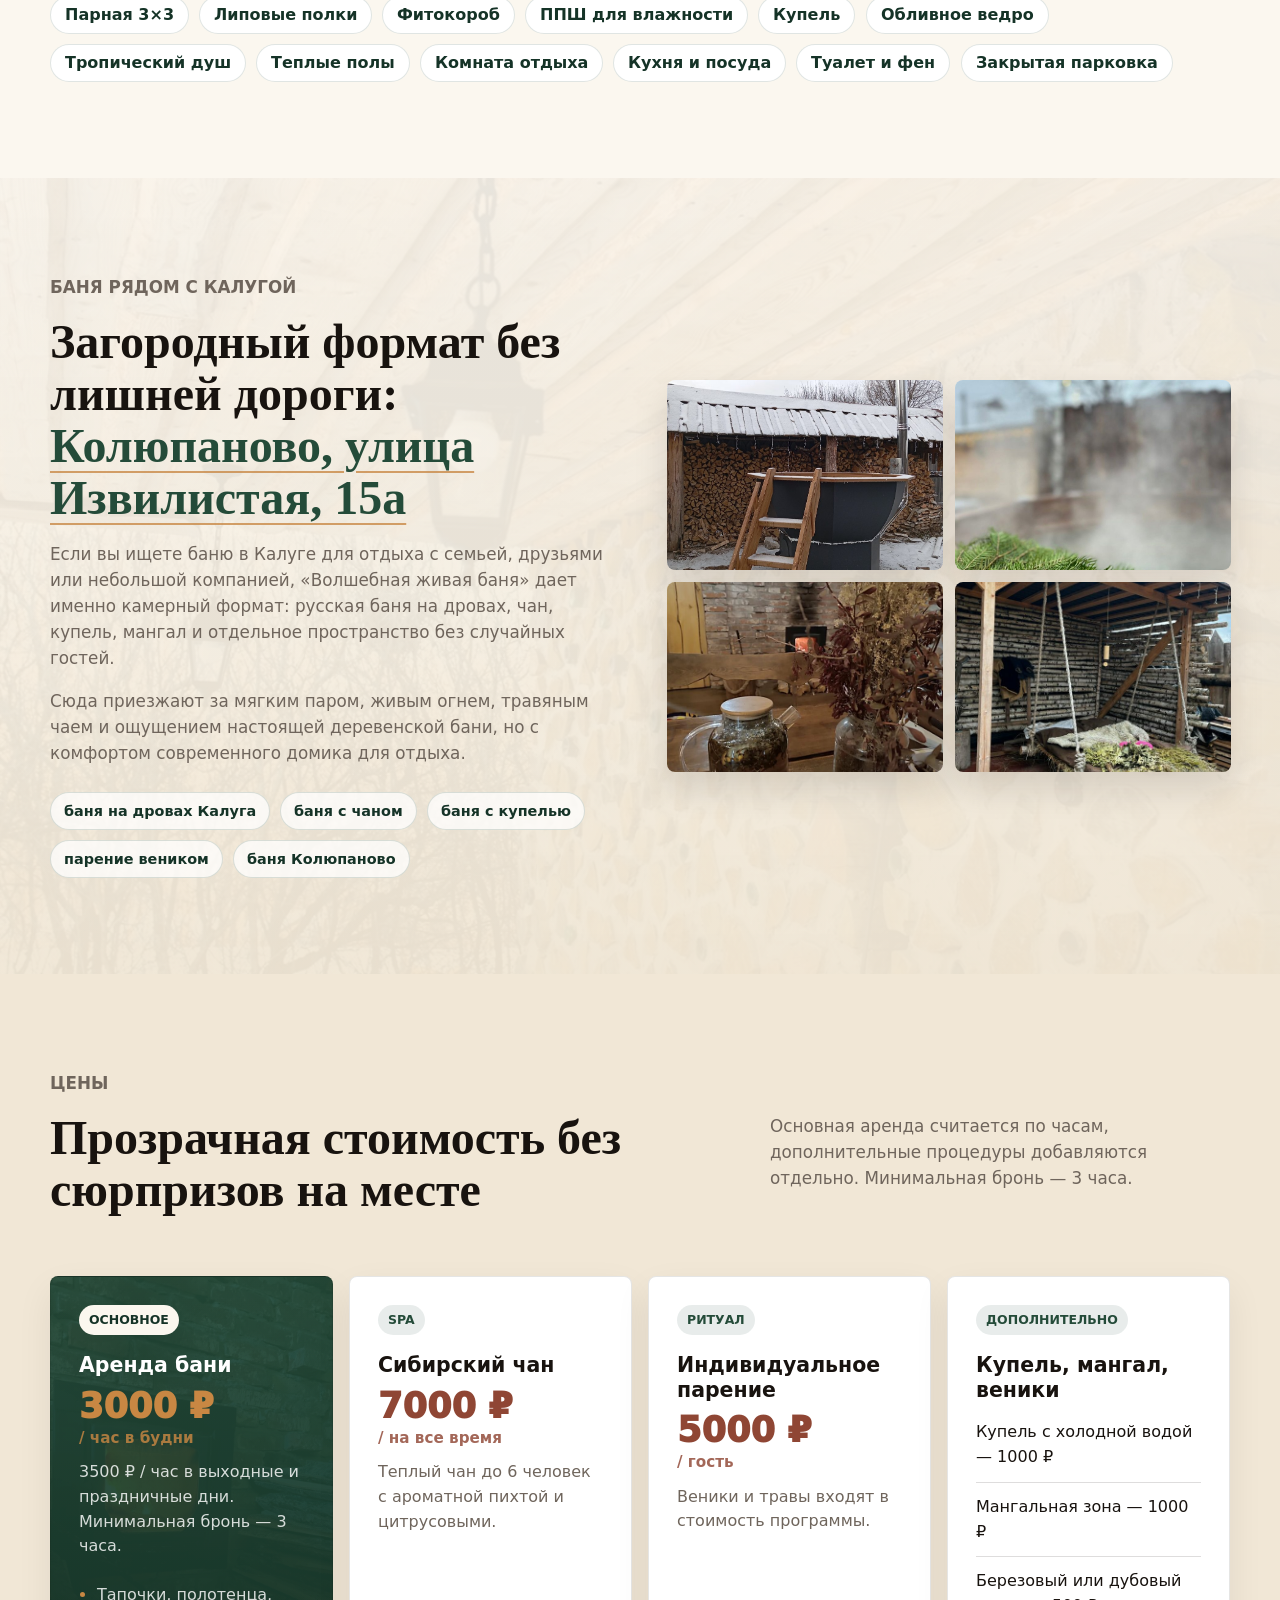
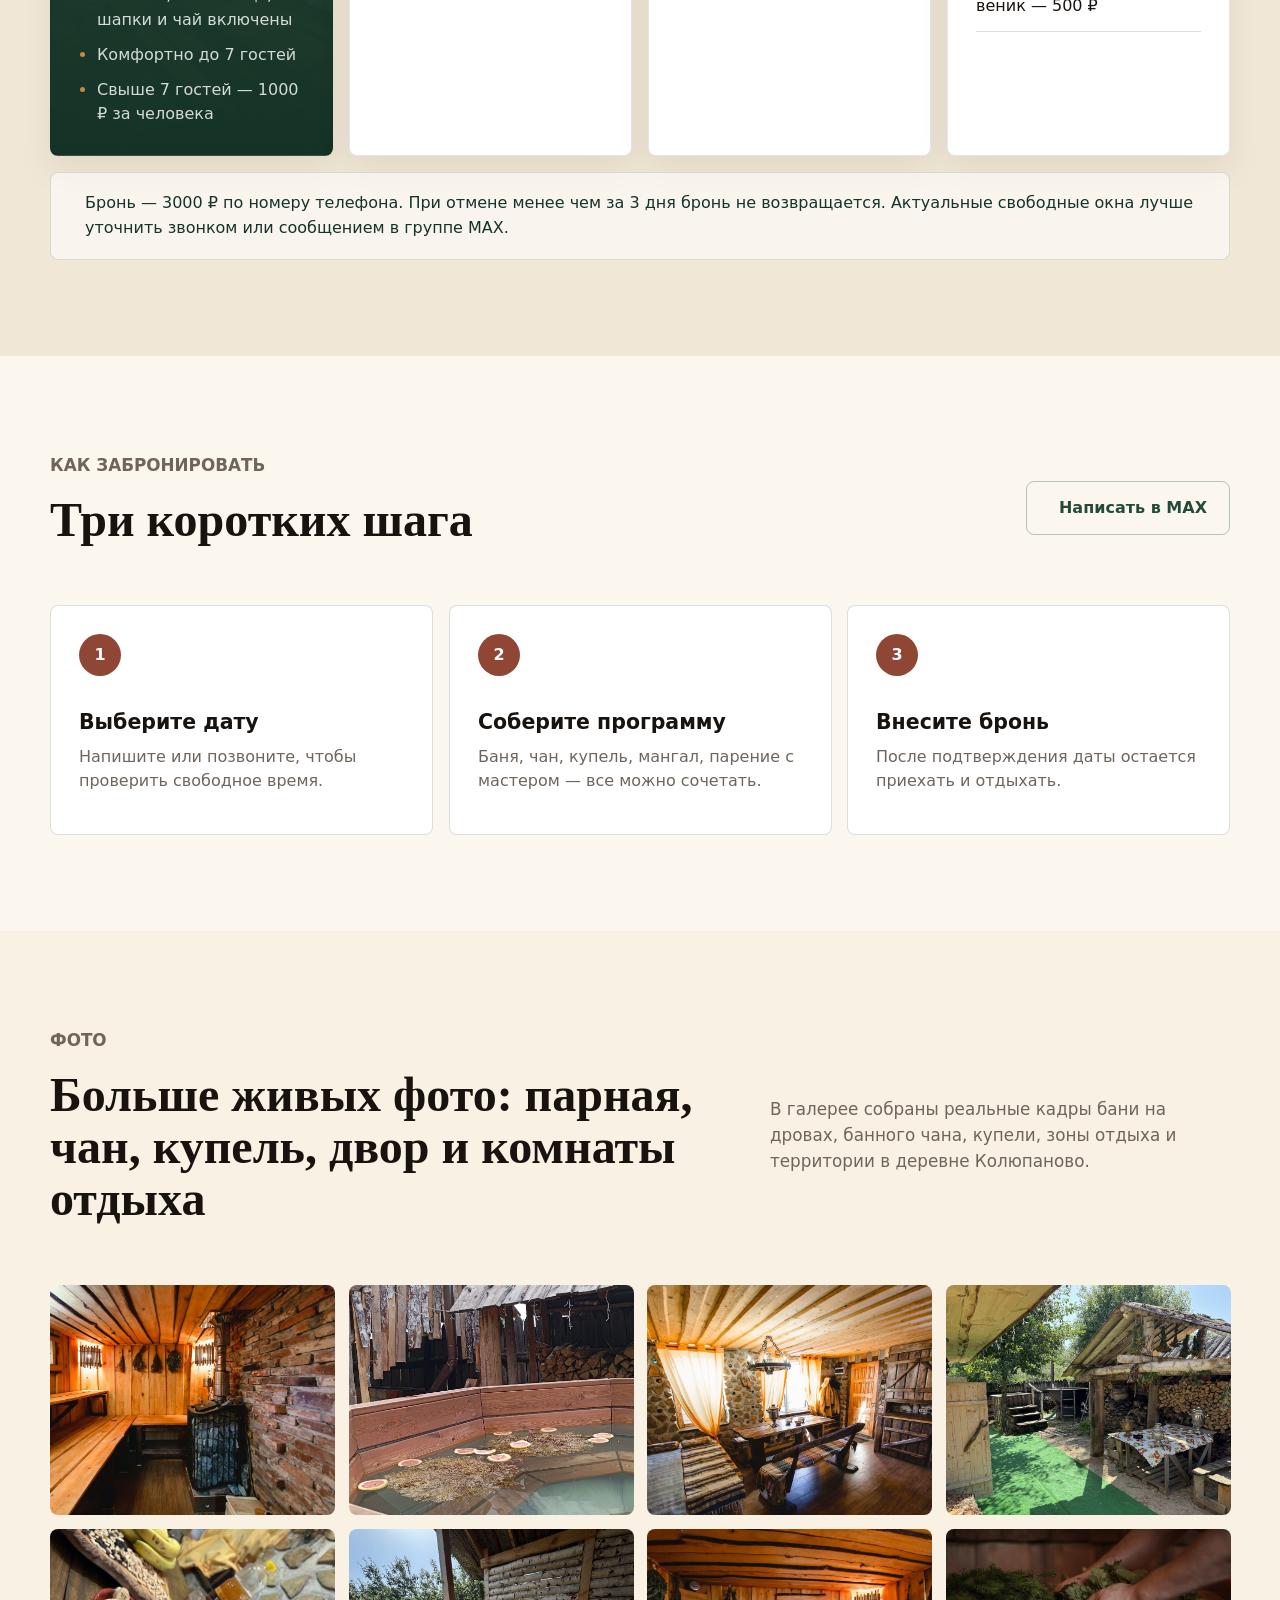
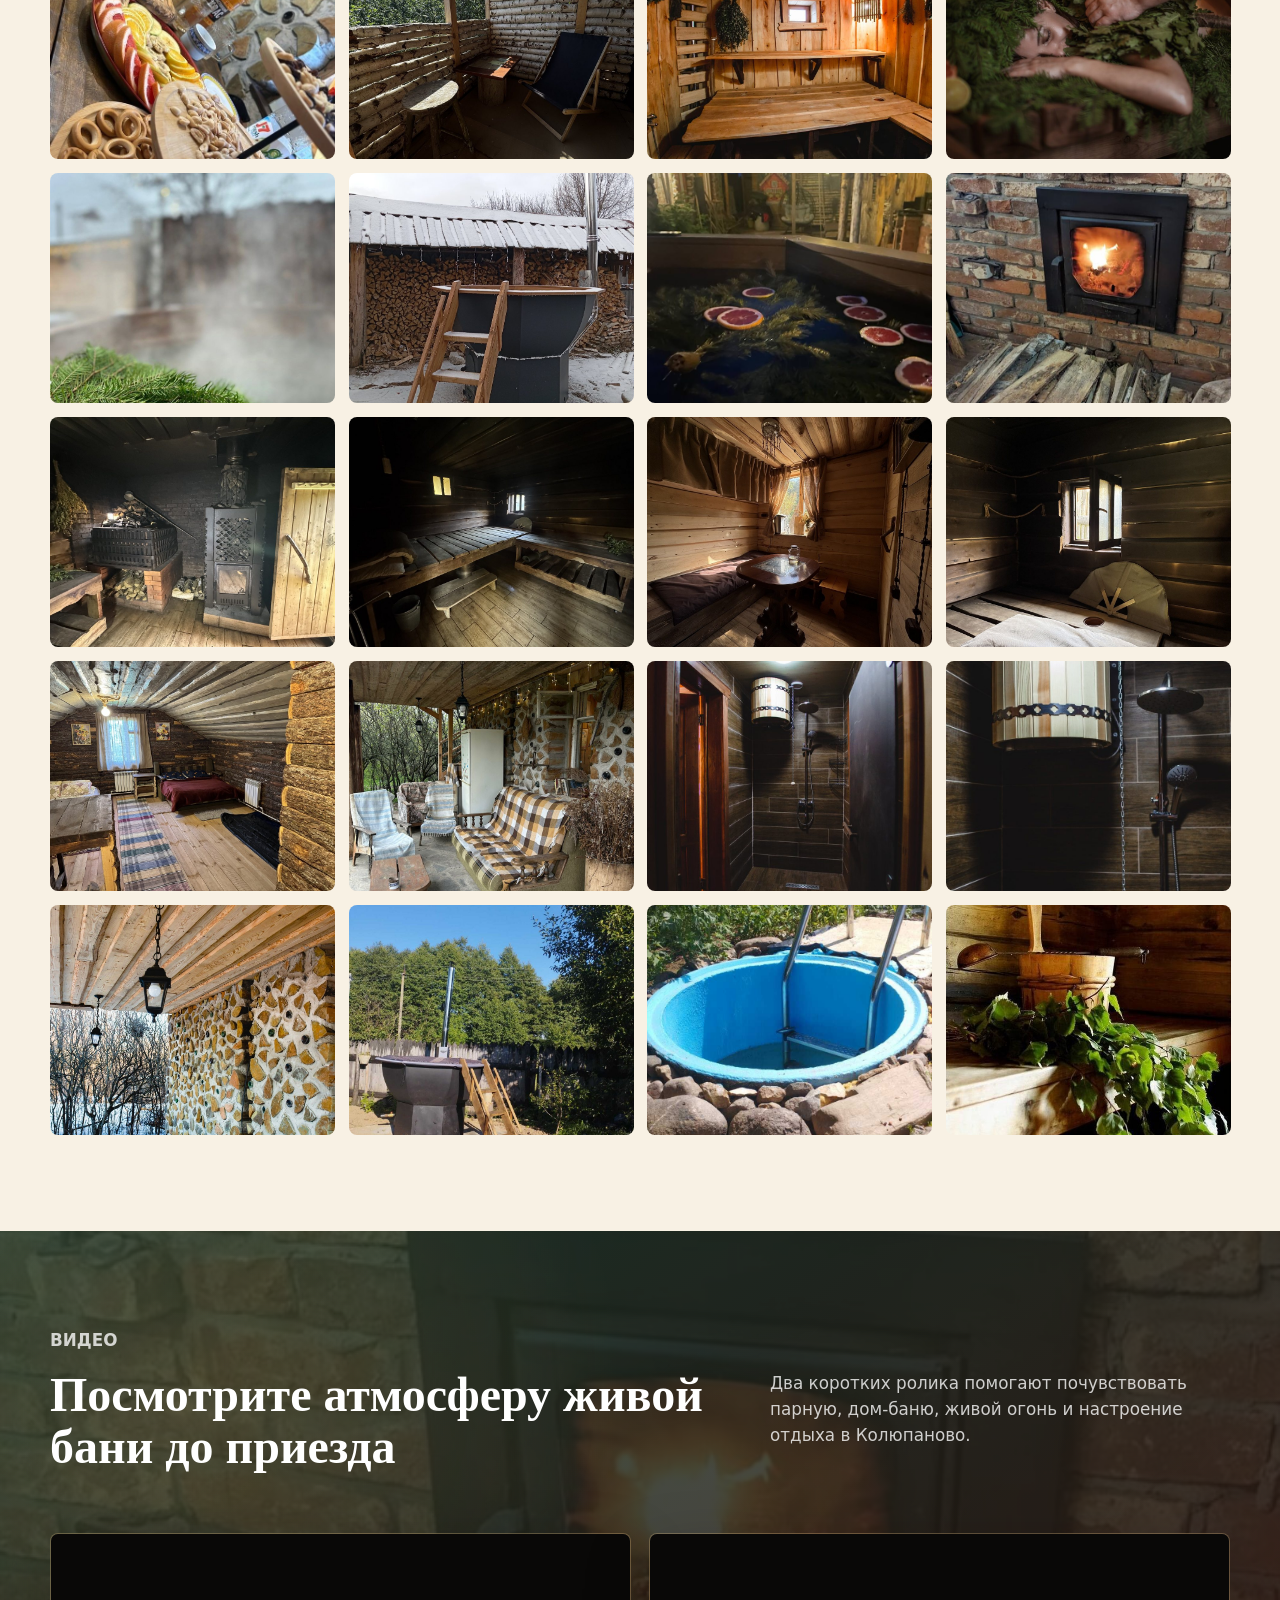
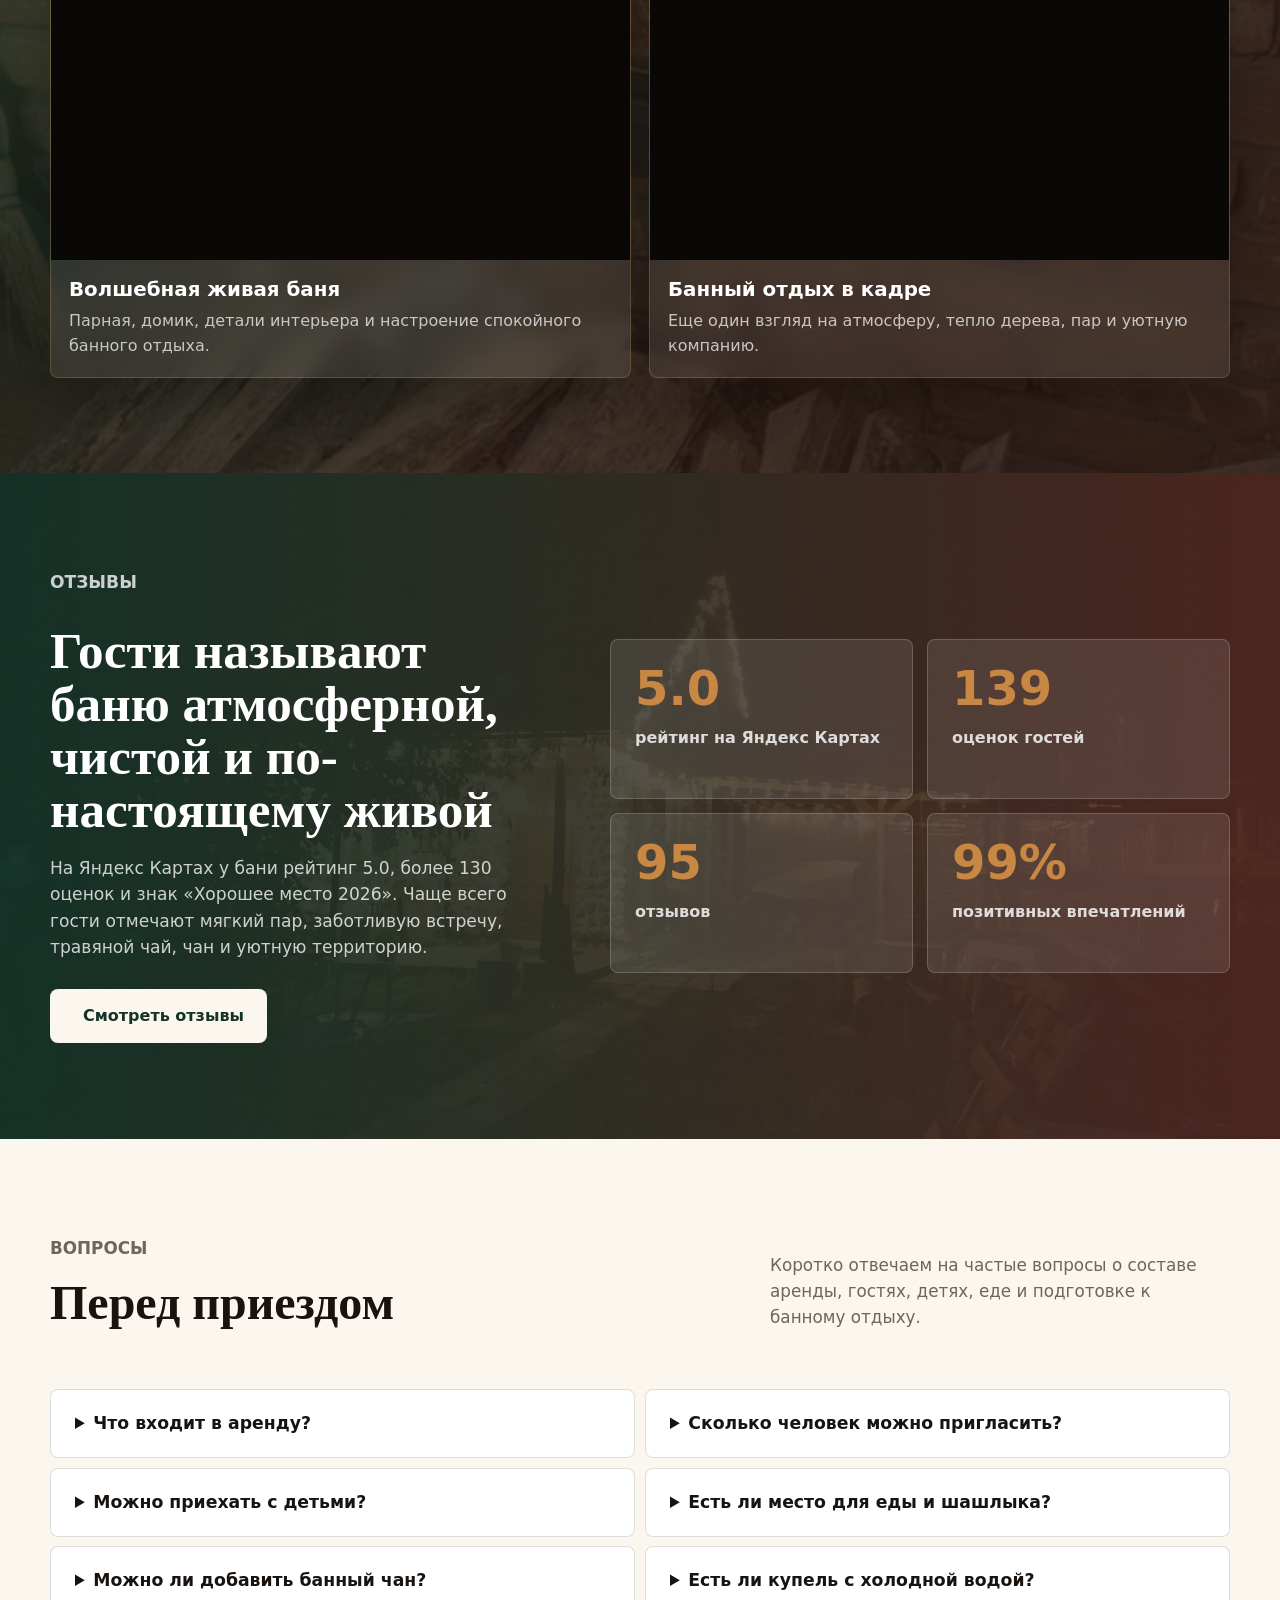
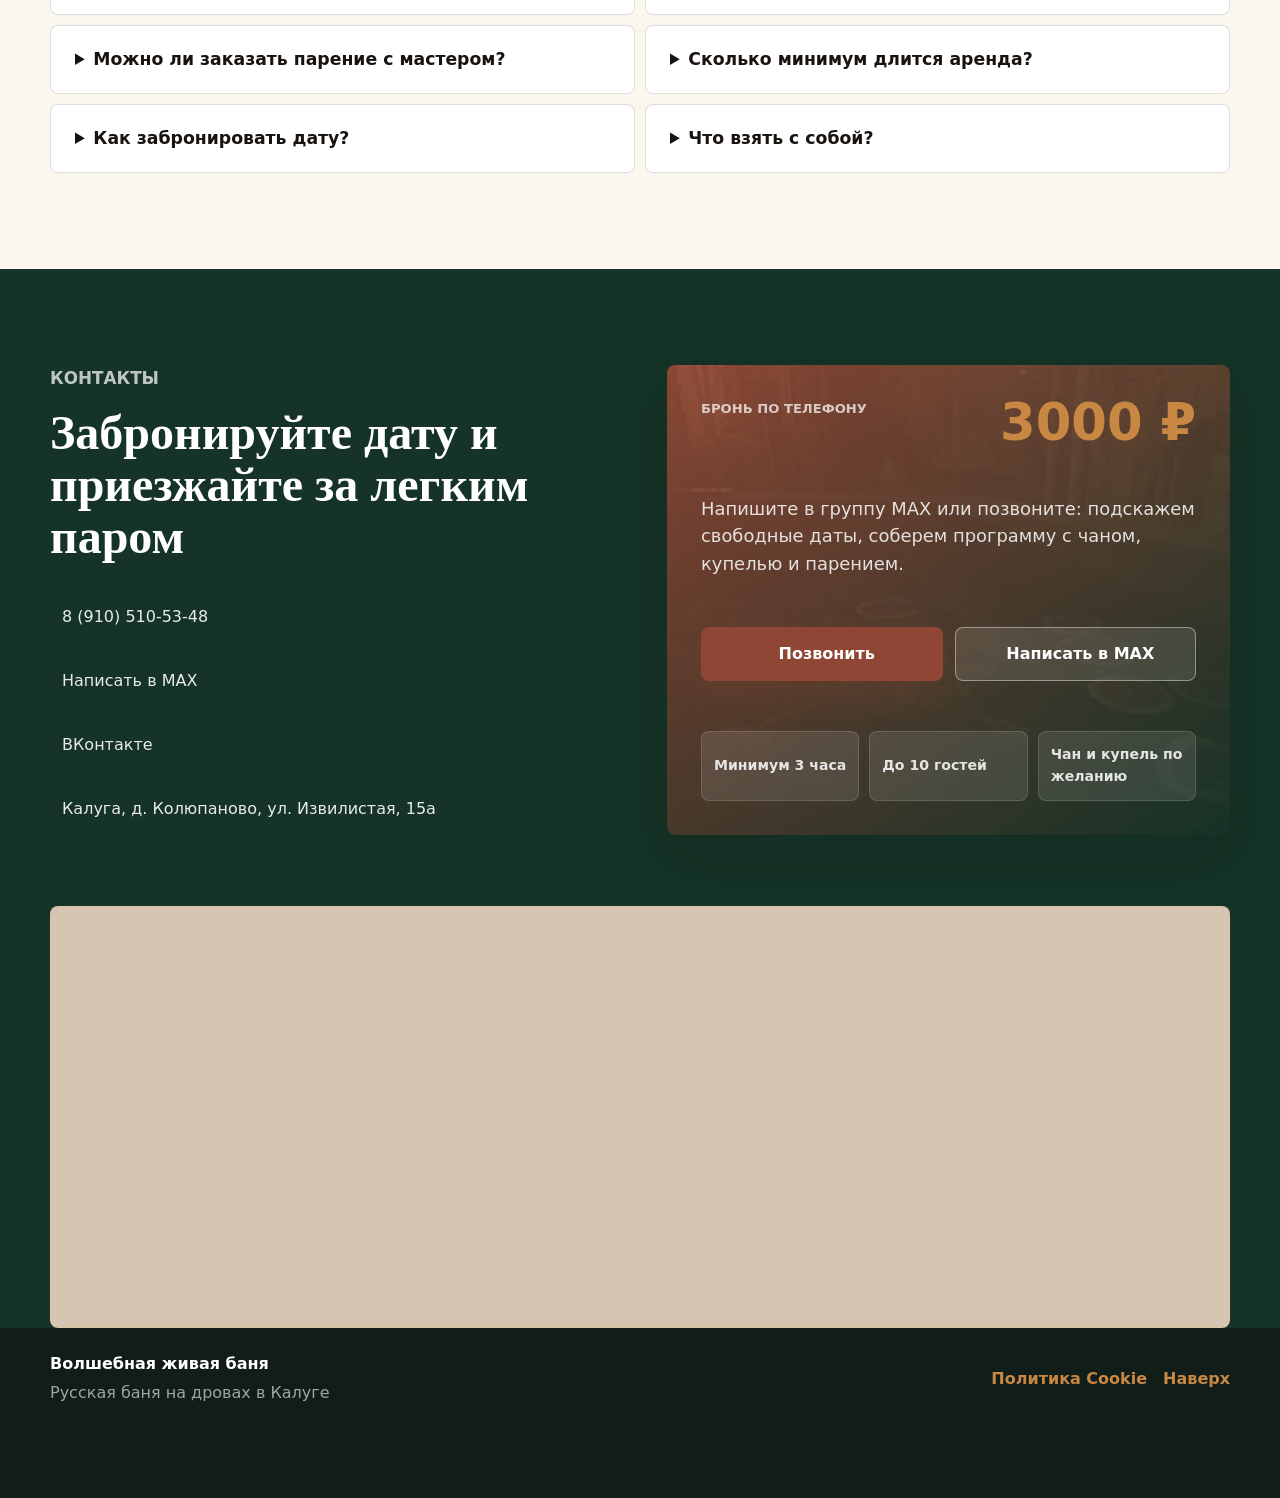
==== commit c3f789b4: "Добавить SEO-страницы услуг" ====
--- a/index.html
+++ b/index.html
@@ -609,24 +609,40 @@
               <span>Чан</span>
               <h3>Сибирский банный чан</h3>
               <p>Теплый чан под открытым небом с пихтой и цитрусами: хорошо сочетать после парной или как отдельный вечерний ритуал.</p>
+              <a class="service-card__link" href="banya-s-chanom.html">
+                Подробнее
+                <i data-lucide="arrow-right"></i>
+              </a>
             </article>
             <article class="service-card">
               <i data-lucide="snowflake"></i>
               <span>Контраст</span>
               <h3>Купель с холодной водой</h3>
               <p>Короткое охлаждение после парной помогает вернуть тонус и делает банный цикл ярче: жар, холод и снова мягкий прогрев.</p>
+              <a class="service-card__link" href="banya-s-kupelyu.html">
+                Подробнее
+                <i data-lucide="arrow-right"></i>
+              </a>
             </article>
             <article class="service-card">
               <i data-lucide="leaf"></i>
               <span>Ритуал</span>
               <h3>Индивидуальное парение</h3>
               <p>Работа с веником, травами и правильным темпом прогрева. Подходит тем, кто хочет глубоко отдохнуть, а не просто посидеть.</p>
+              <a class="service-card__link" href="parenie-s-masterom.html">
+                Подробнее
+                <i data-lucide="arrow-right"></i>
+              </a>
             </article>
             <article class="service-card">
               <i data-lucide="moon"></i>
               <span>Традиция</span>
               <h3>Баня по-черному</h3>
               <p>Атмосферный формат с древним характером, запахом дерева и особым ощущением живой бани. Доступность лучше уточнять заранее.</p>
+              <a class="service-card__link" href="banya-po-chernomu.html">
+                Подробнее
+                <i data-lucide="arrow-right"></i>
+              </a>
             </article>
             <article class="service-card">
               <i data-lucide="sprout"></i>
@@ -645,6 +661,10 @@
               <span>Еда</span>
               <h3>Мангальная зона</h3>
               <p>Можно приготовить шашлык и горячие закуски на территории. Хорошо работает для дня рождения и отдыха компанией.</p>
+              <a class="service-card__link" href="banya-dlya-dnya-rozhdeniya.html">
+                Подробнее
+                <i data-lucide="arrow-right"></i>
+              </a>
             </article>
             <article class="service-card">
               <i data-lucide="utensils"></i>
--- a/styles.css
+++ b/styles.css
@@ -778,7 +778,7 @@
   backdrop-filter: blur(12px);
 }
 
-.service-card svg {
+.service-card > svg {
   width: 30px;
   height: 30px;
   margin-bottom: 24px;
@@ -1346,6 +1346,193 @@
 
 .policy-page {
   background: var(--paper);
+}
+
+.service-page {
+  background: var(--paper);
+}
+
+.service-hero {
+  position: relative;
+  min-height: 72svh;
+  display: grid;
+  align-items: end;
+  overflow: hidden;
+  color: var(--white);
+  background:
+    linear-gradient(90deg, rgba(17, 13, 10, 0.86), rgba(17, 13, 10, 0.5) 58%, rgba(17, 13, 10, 0.28)),
+    center / cover no-repeat var(--service-hero-image, url("assets/images/hero-desktop.jpg"));
+}
+
+.service-hero__content {
+  max-width: 980px;
+  padding: 156px 0 76px;
+}
+
+.service-hero h1 {
+  max-width: 860px;
+  margin: 0;
+  font-family: Georgia, "Times New Roman", serif;
+  font-size: clamp(2.8rem, 7vw, 6rem);
+  line-height: 0.95;
+}
+
+.service-hero__lead {
+  max-width: 720px;
+  margin: 24px 0 0;
+  color: rgba(255, 255, 255, 0.86);
+  font-size: clamp(1.04rem, 2vw, 1.25rem);
+}
+
+.service-hero__actions {
+  display: flex;
+  flex-wrap: wrap;
+  gap: 12px;
+  margin-top: 30px;
+}
+
+.service-detail {
+  padding: 82px 0;
+}
+
+.service-detail__grid {
+  display: grid;
+  grid-template-columns: minmax(0, 1fr) 340px;
+  gap: 34px;
+  align-items: start;
+}
+
+.service-detail__content {
+  display: grid;
+  gap: 18px;
+}
+
+.service-block {
+  padding: clamp(24px, 4vw, 36px);
+  background: var(--white);
+  border: 1px solid rgba(24, 19, 15, 0.1);
+  border-radius: 8px;
+  box-shadow: 0 18px 42px rgba(24, 19, 15, 0.08);
+}
+
+.service-block h2 {
+  margin: 0 0 16px;
+  color: var(--leaf-2);
+  font-size: clamp(1.5rem, 3vw, 2.2rem);
+  line-height: 1.12;
+}
+
+.service-block p {
+  margin: 0;
+  color: var(--muted);
+}
+
+.service-block p + p,
+.service-block p + .service-list,
+.service-block p + .service-steps {
+  margin-top: 14px;
+}
+
+.service-list,
+.service-steps {
+  display: grid;
+  gap: 10px;
+  margin: 0;
+  padding-left: 20px;
+  color: var(--muted);
+}
+
+.service-list li::marker,
+.service-steps li::marker {
+  color: var(--gold);
+  font-weight: 900;
+}
+
+.service-side {
+  position: sticky;
+  top: 112px;
+  display: grid;
+  gap: 14px;
+}
+
+.service-side__card {
+  padding: 22px;
+  color: var(--white);
+  background:
+    radial-gradient(circle at 12% 10%, rgba(200, 135, 67, 0.22), transparent 34%),
+    linear-gradient(145deg, var(--leaf-2), #2d1d17);
+  border: 1px solid rgba(244, 193, 110, 0.2);
+  border-radius: 8px;
+  box-shadow: var(--shadow);
+}
+
+.service-side__card span {
+  display: block;
+  color: var(--gold);
+  font-size: 0.78rem;
+  font-weight: 950;
+  text-transform: uppercase;
+}
+
+.service-side__card strong {
+  display: block;
+  margin-top: 6px;
+  font-size: 2rem;
+  line-height: 1.05;
+}
+
+.service-side__card p {
+  margin: 12px 0 0;
+  color: rgba(255, 255, 255, 0.78);
+}
+
+.service-side__facts {
+  display: grid;
+  gap: 8px;
+}
+
+.service-side__facts span {
+  display: block;
+  padding: 12px 14px;
+  color: var(--leaf-2);
+  background: var(--white);
+  border: 1px solid rgba(24, 19, 15, 0.1);
+  border-radius: 8px;
+  font-weight: 850;
+}
+
+.service-related {
+  padding-top: 76px;
+}
+
+.service-related-grid {
+  display: grid;
+  grid-template-columns: repeat(3, minmax(0, 1fr));
+  gap: 14px;
+}
+
+.service-related-grid a,
+.service-card__link {
+  display: inline-flex;
+  align-items: center;
+  gap: 8px;
+  color: var(--brick);
+  font-weight: 950;
+}
+
+.service-card__link {
+  margin-top: 18px;
+}
+
+.service-card__link svg,
+.service-related-grid svg {
+  width: 17px;
+  height: 17px;
+  margin: 0;
+}
+
+.section--services .service-card__link {
+  color: var(--gold);
 }
 
 .policy-hero {
@@ -2715,6 +2902,15 @@
     width: min(100% - 28px, 720px);
   }
 
+  .service-detail__grid,
+  .service-related-grid {
+    grid-template-columns: 1fr;
+  }
+
+  .service-side {
+    position: static;
+  }
+
   .video-grid {
     grid-template-columns: 1fr;
   }
@@ -2967,6 +3163,27 @@
     padding-bottom: 0;
   }
 
+  .service-hero {
+    min-height: auto;
+  }
+
+  .service-hero__content {
+    padding: 128px 0 58px;
+  }
+
+  .service-hero__actions .button {
+    width: 100%;
+  }
+
+  .service-detail {
+    padding: 46px 0;
+  }
+
+  .service-block,
+  .service-side__card {
+    padding: 20px;
+  }
+
   .policy-hero {
     padding: 128px 0 58px;
   }
@@ -3165,8 +3382,10 @@
   }
 
   .hero-media-actions {
+    flex-direction: row;
+    justify-content: flex-end;
     gap: 10px;
-    width: 124px;
+    width: min(100%, 258px);
     margin-bottom: 24px;
   }
 
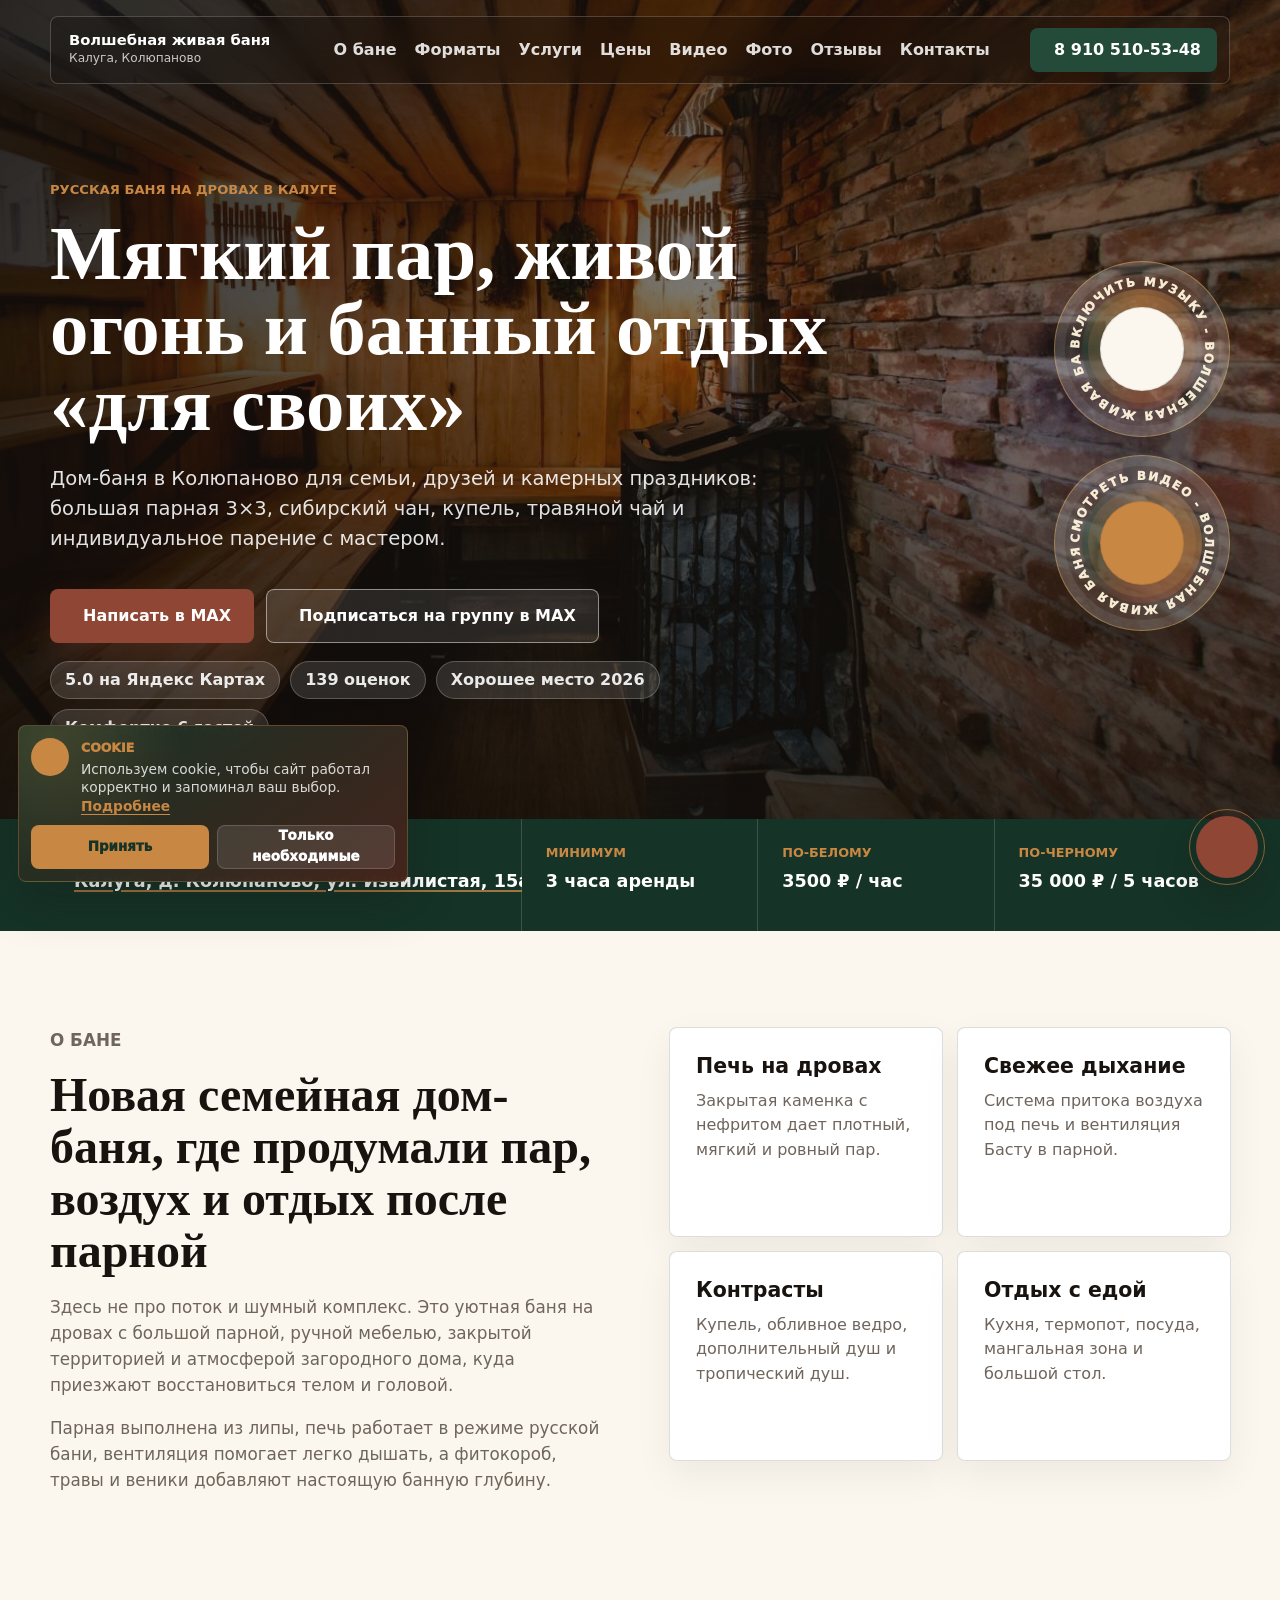
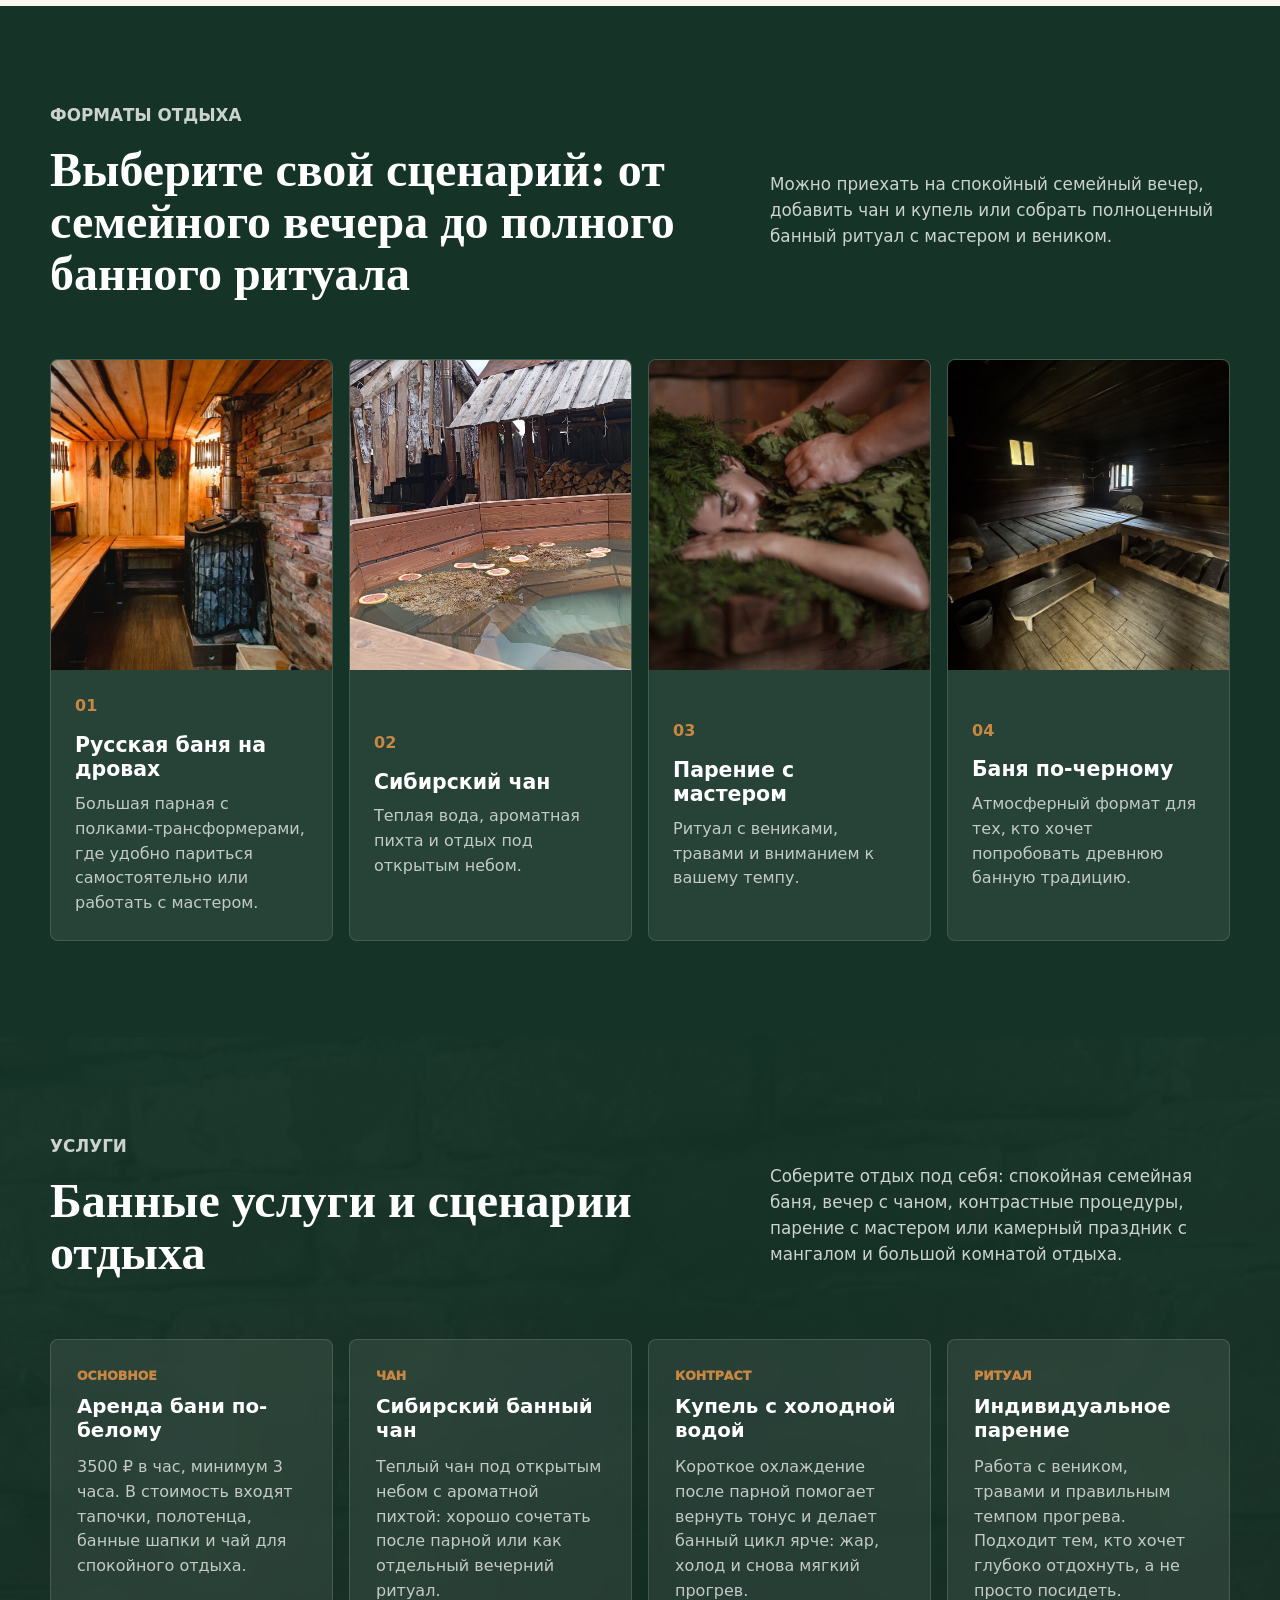
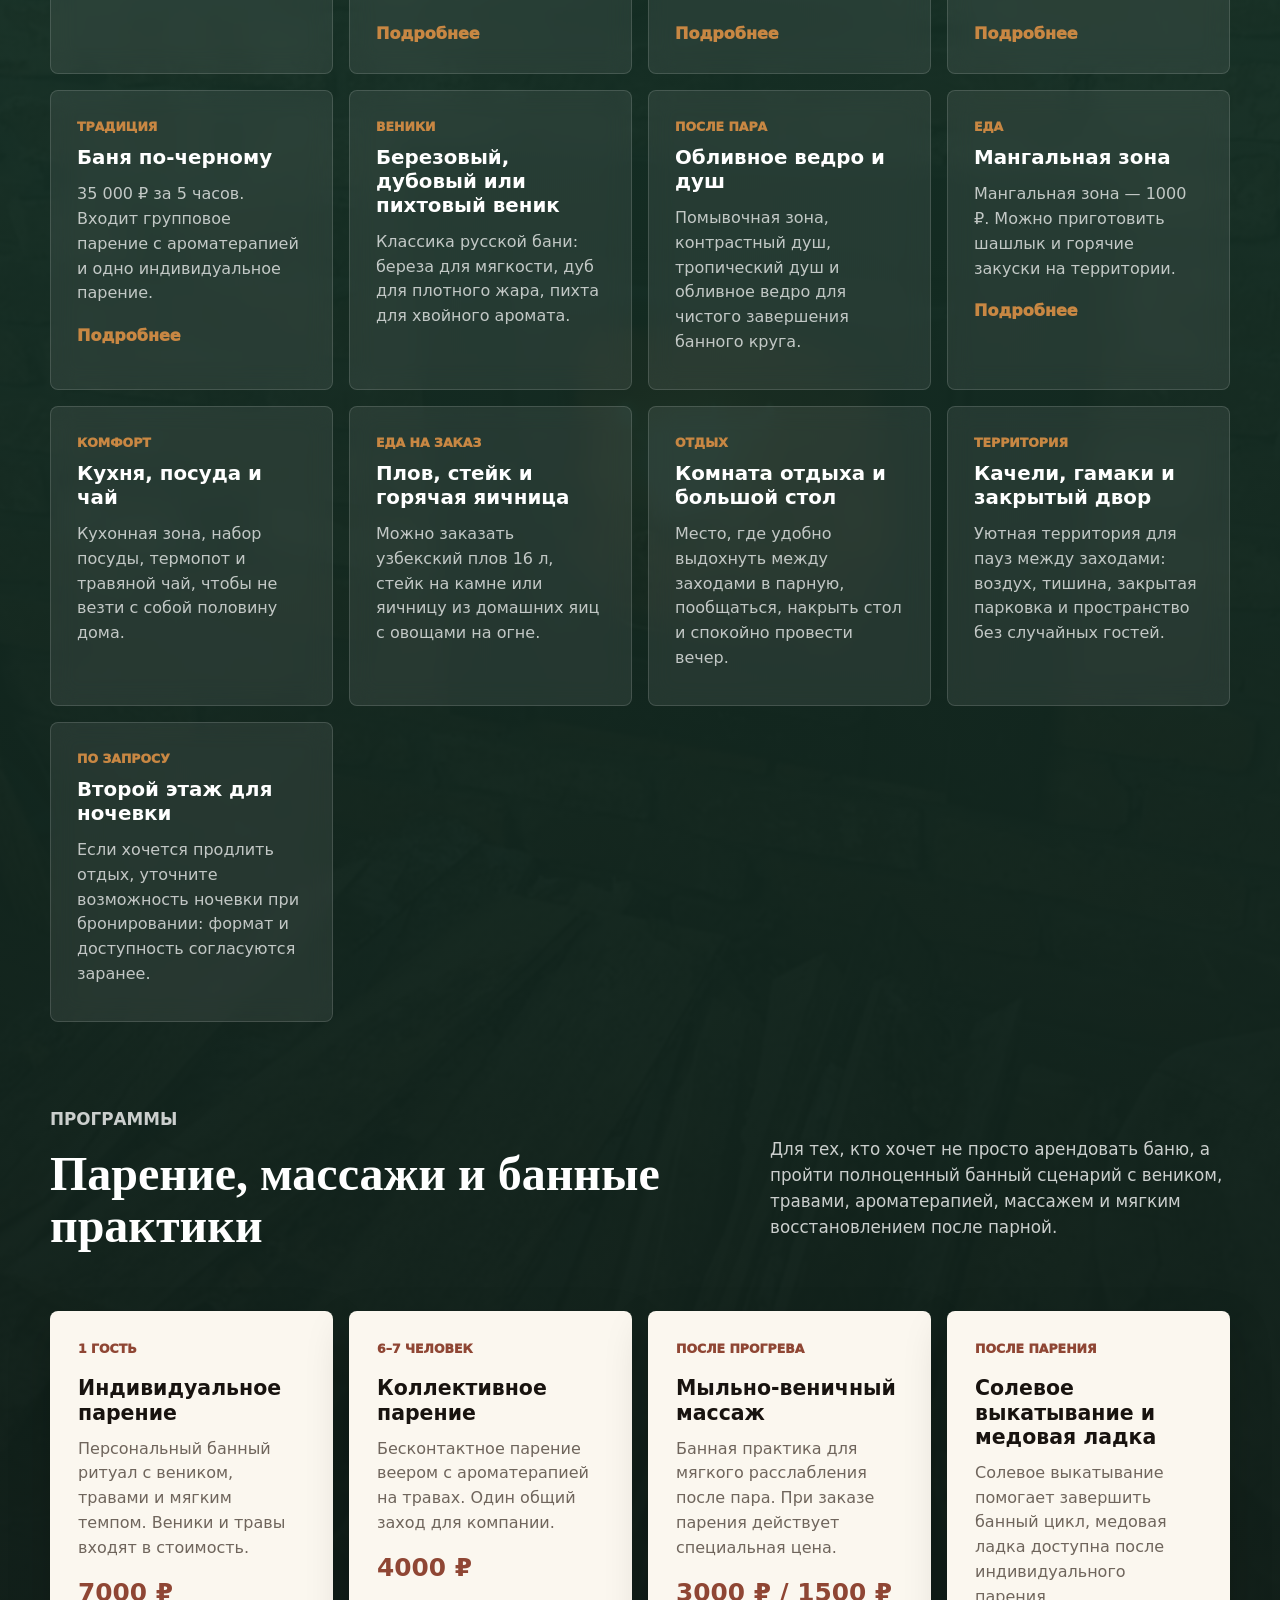
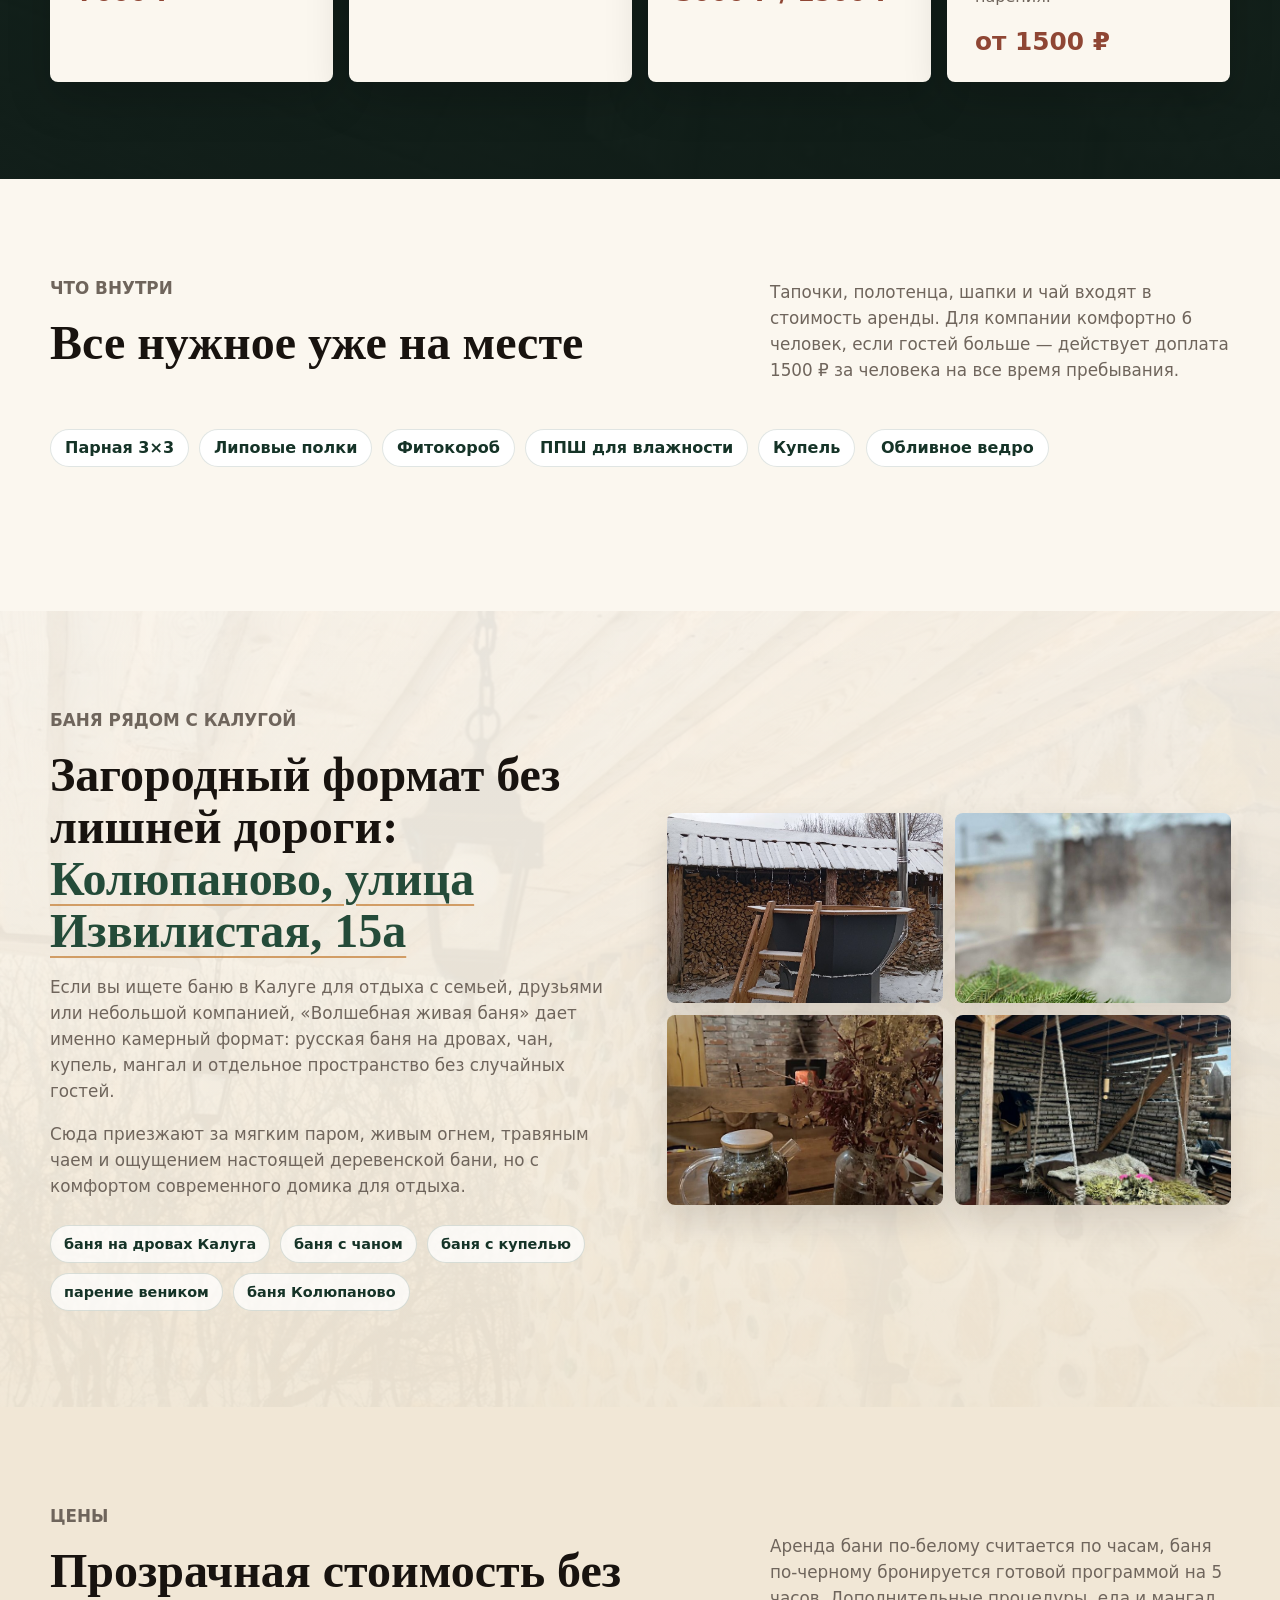
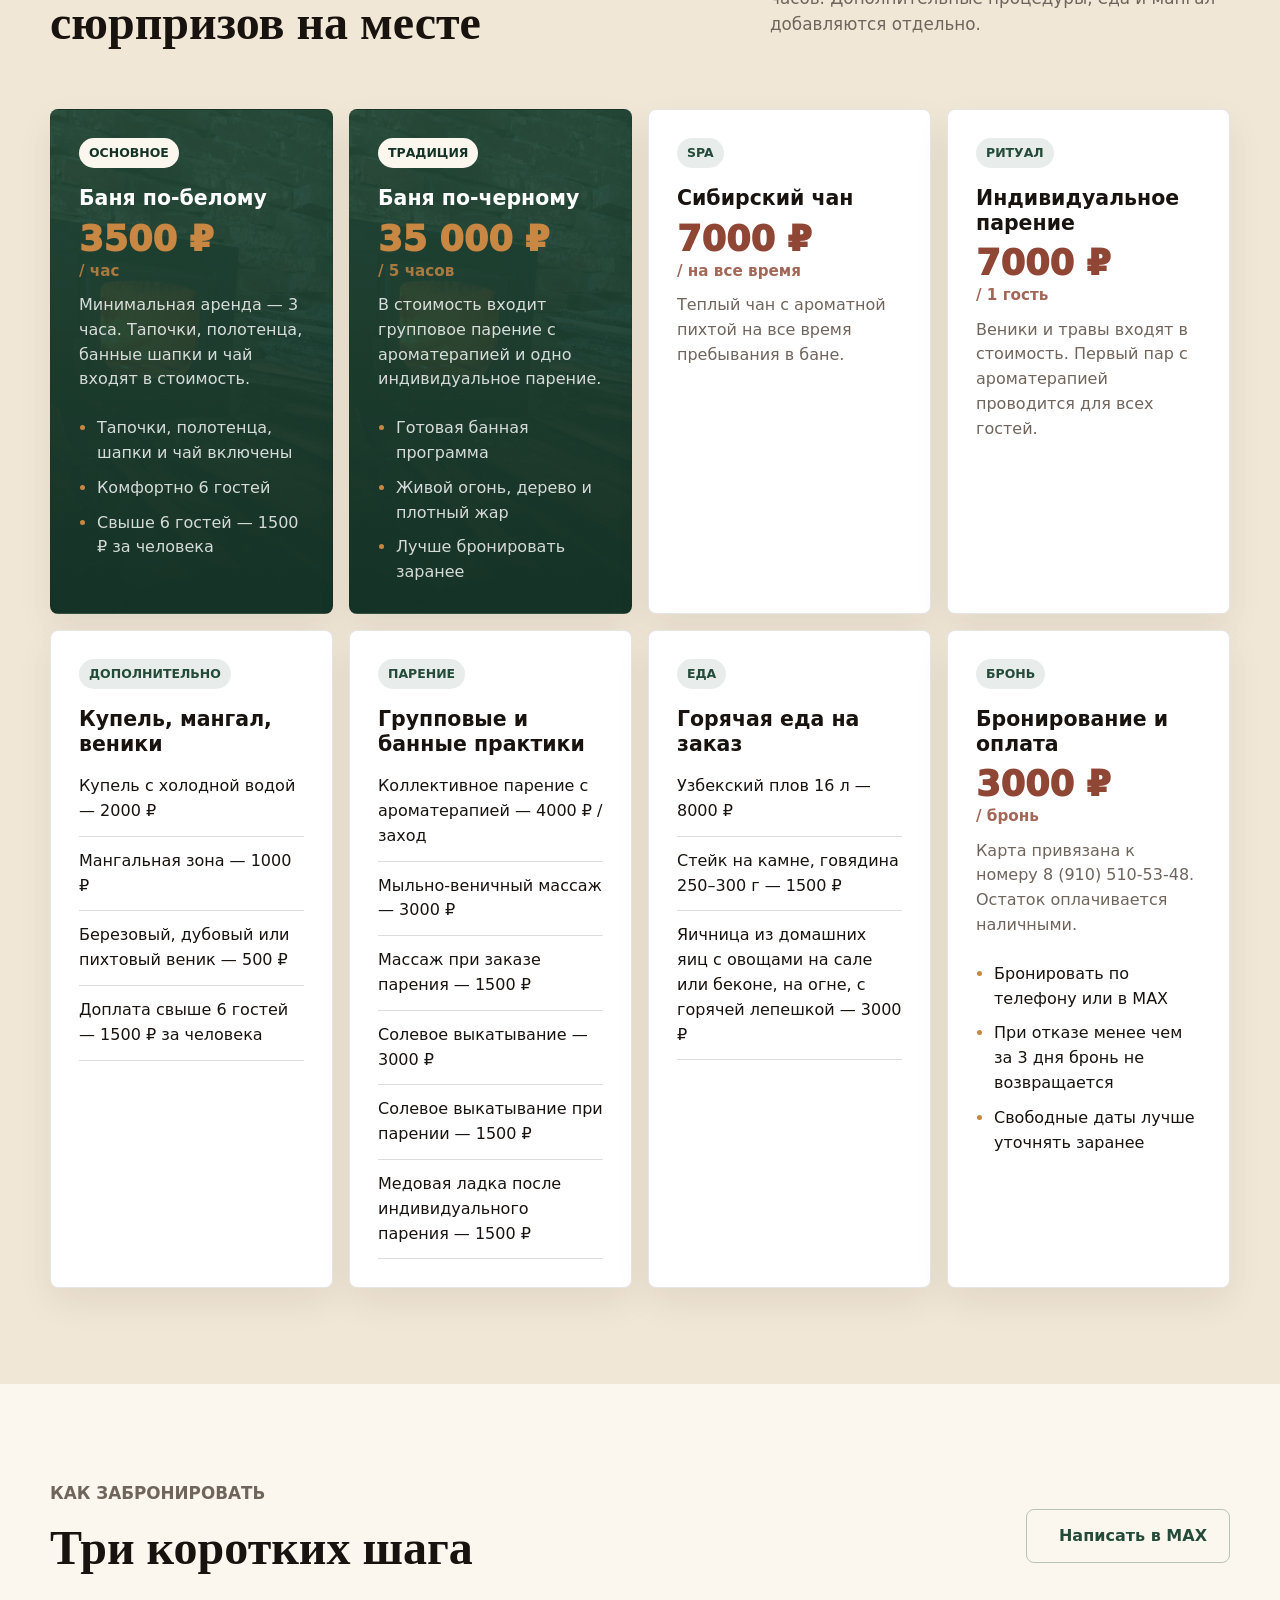
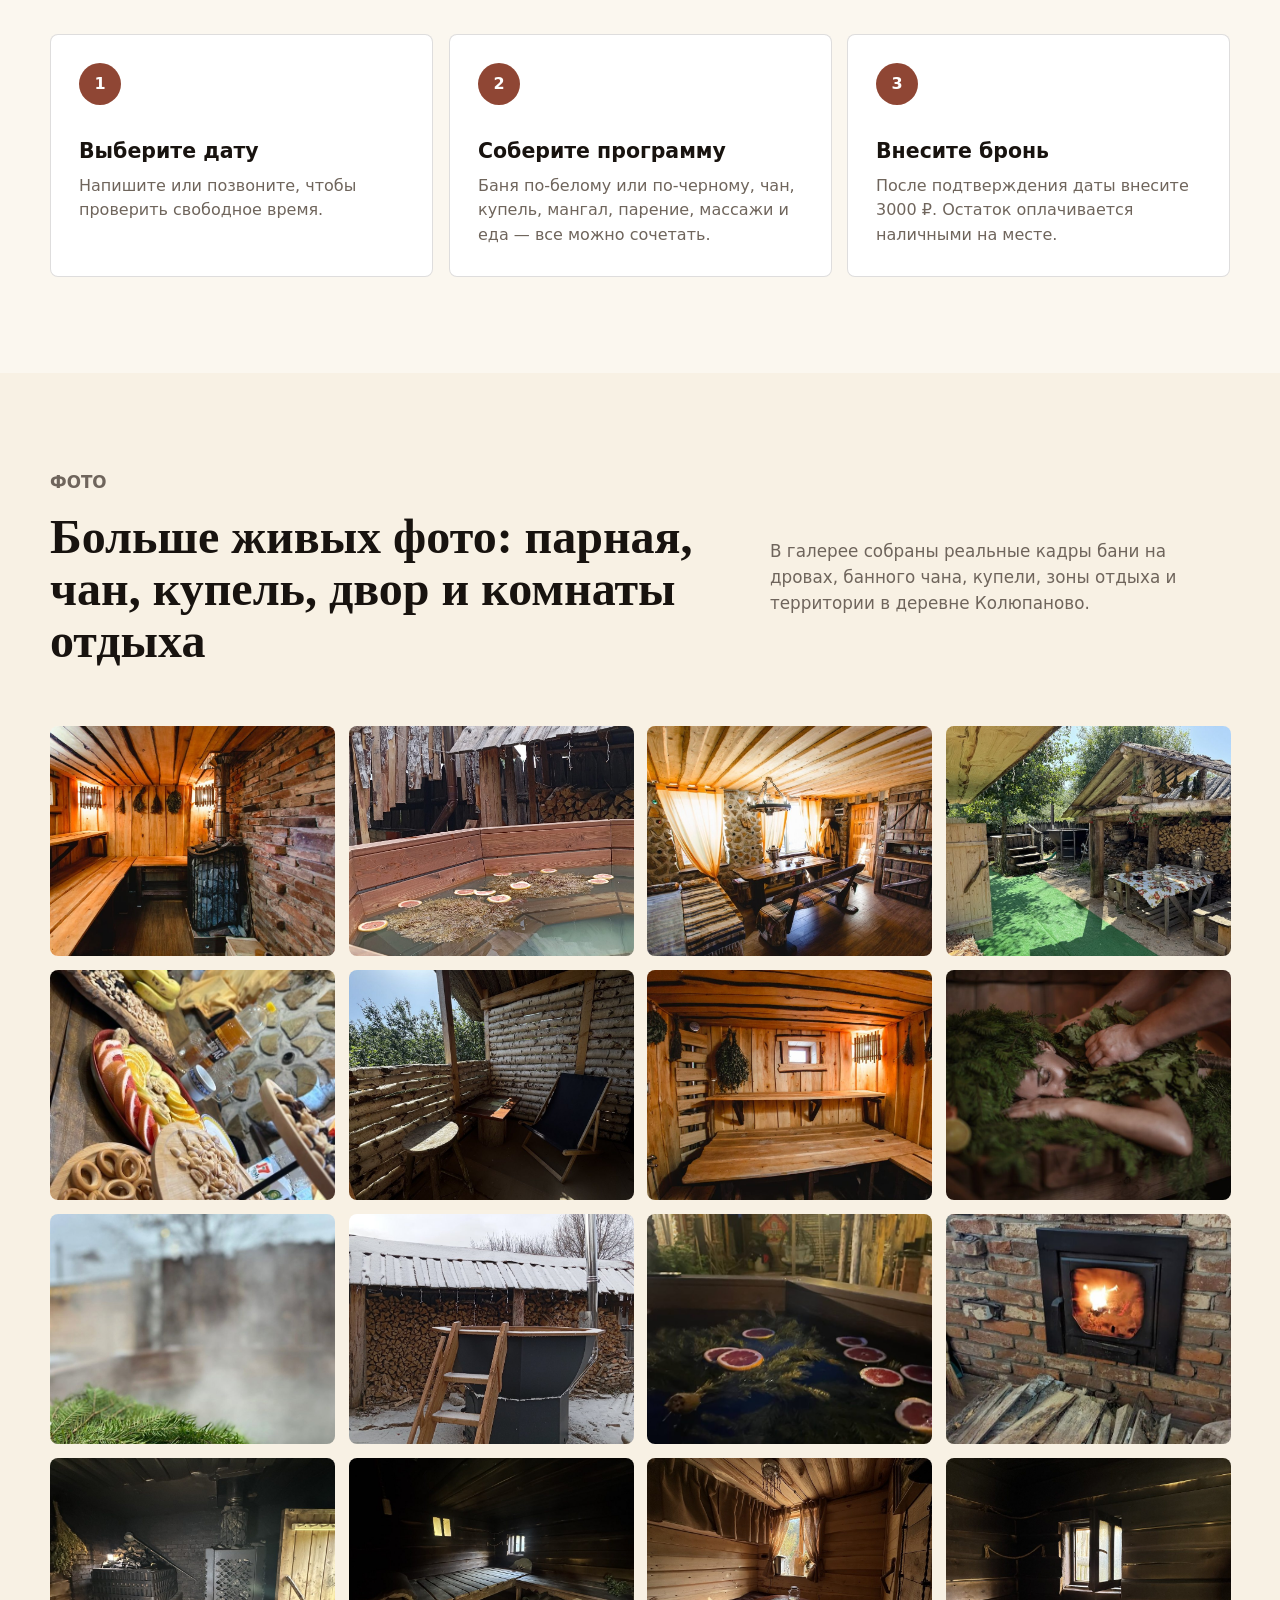
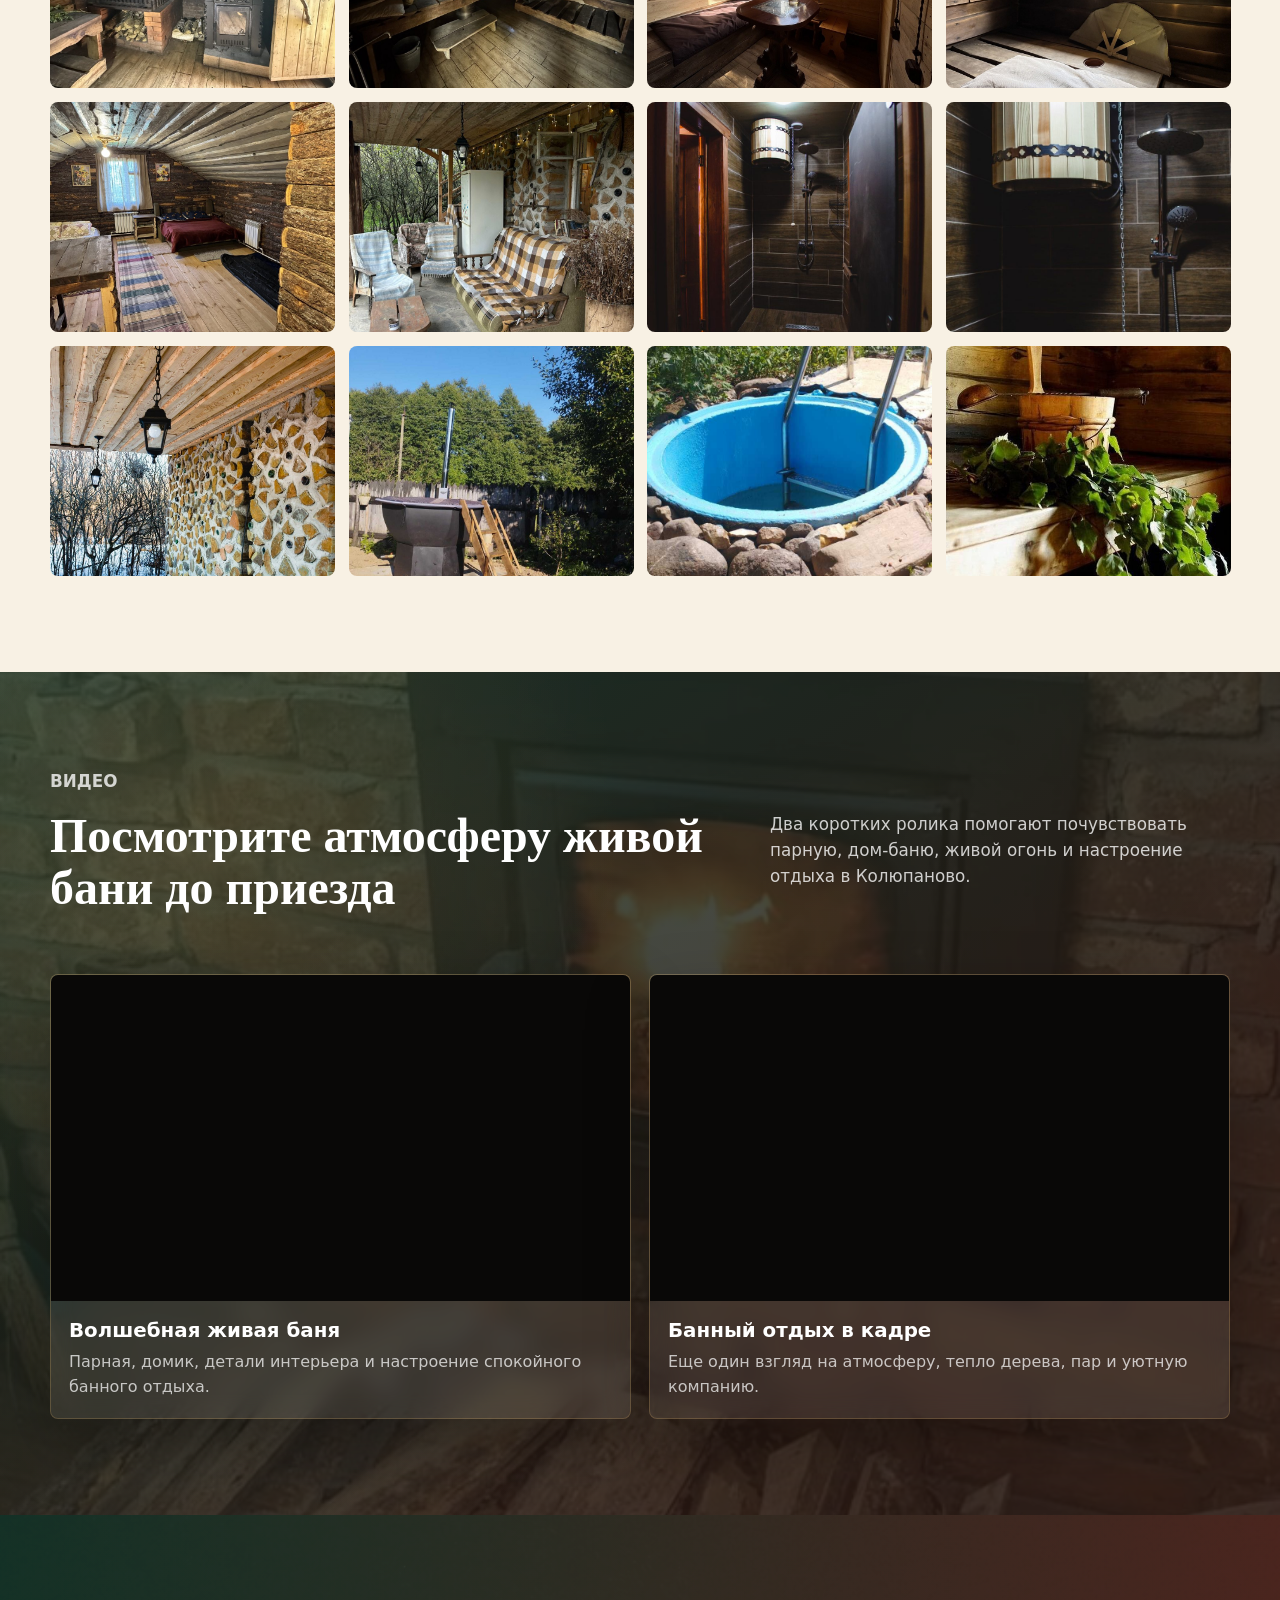
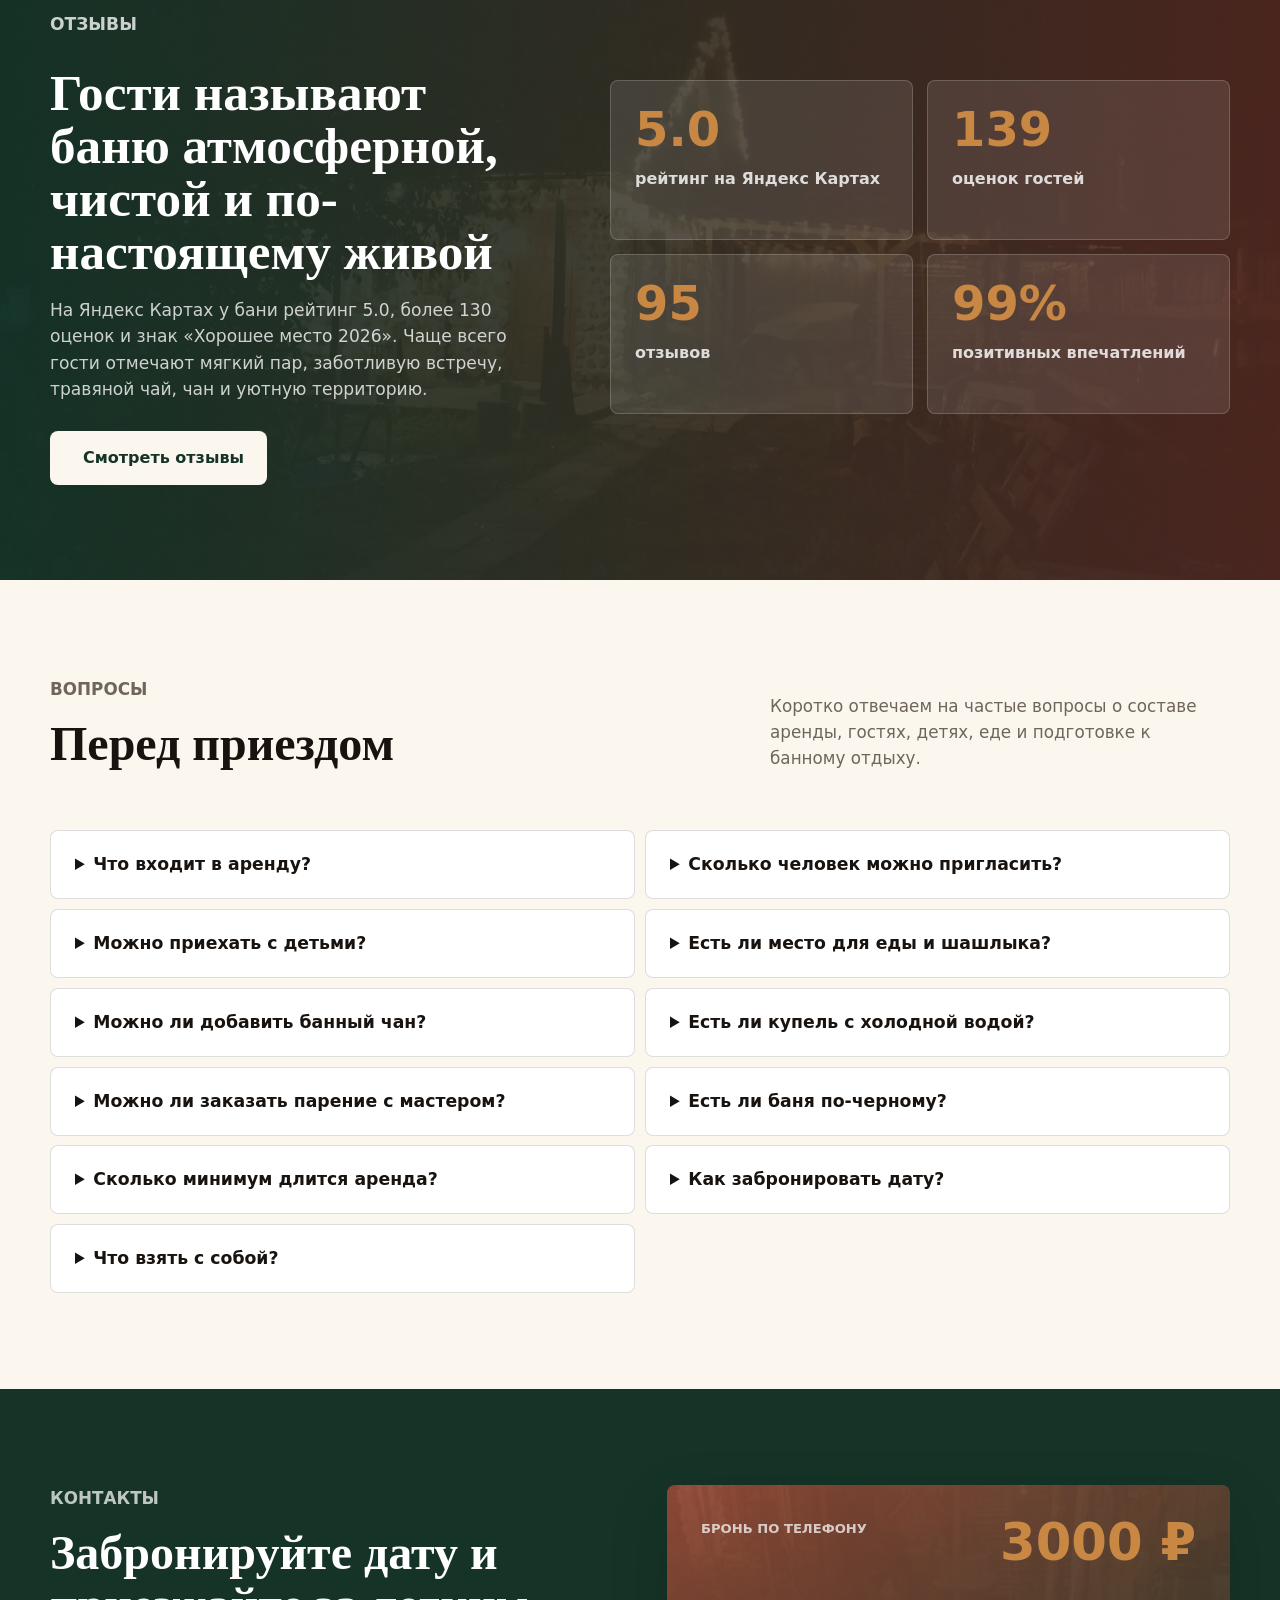
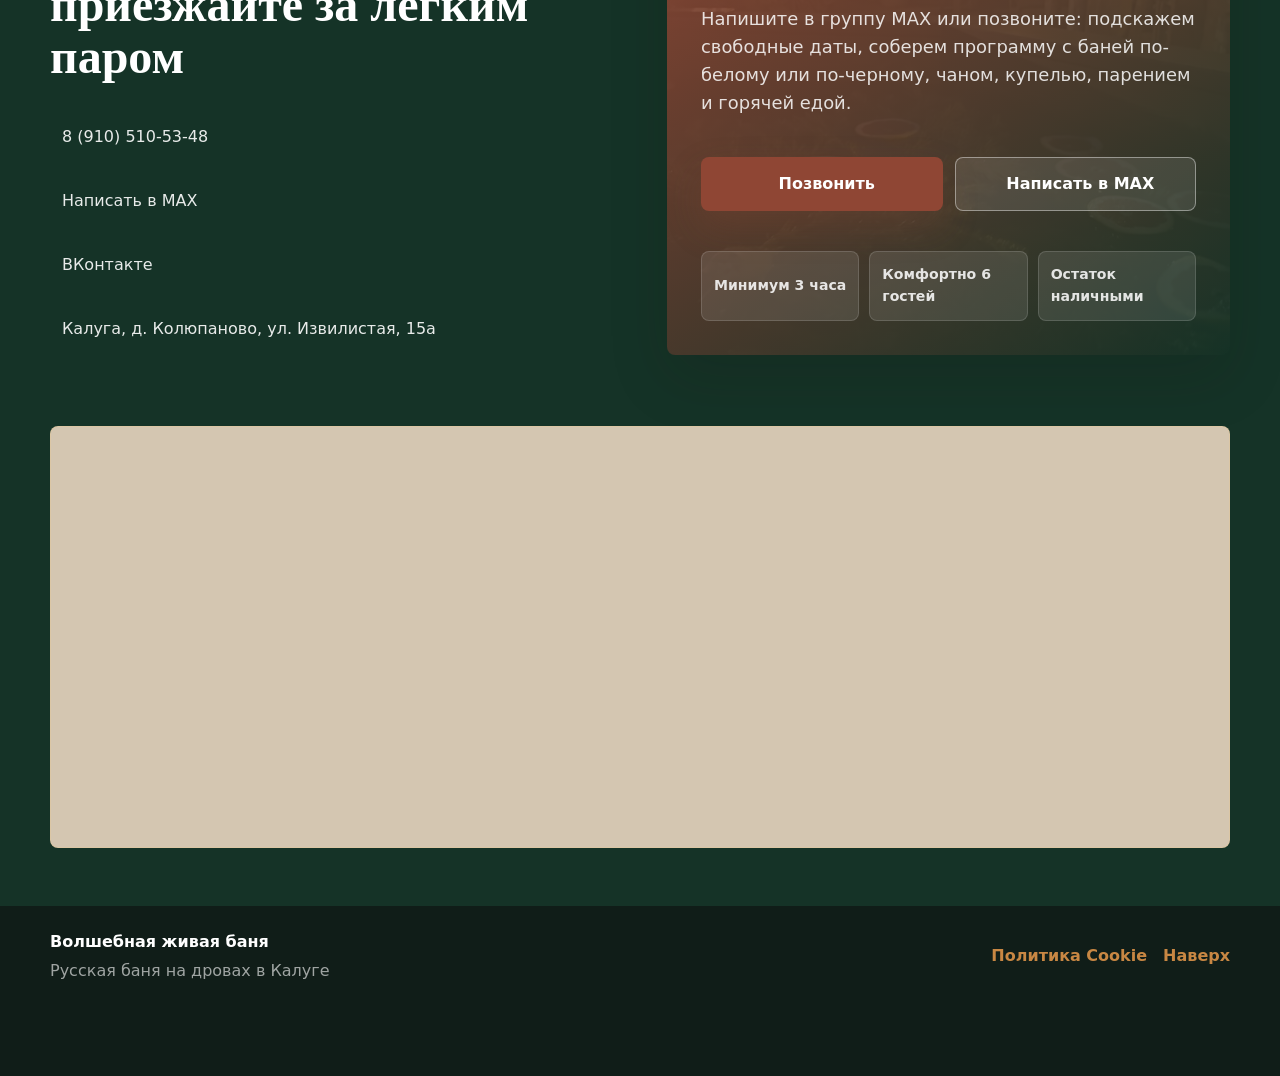
==== commit 4fbe8eb7: "Обновить цены и услуги бани" ====
--- a/index.html
+++ b/index.html
@@ -6,11 +6,11 @@
     <title>Русская баня на дровах в Калуге | Волшебная живая баня</title>
     <meta
       name="description"
-      content="Волшебная живая баня в Калуге: аренда русской бани на дровах в Колюпаново, сибирский чан, купель, веники, парение с мастером и отдых до 10 гостей."
+      content="Волшебная живая баня в Калуге: аренда бани по-белому и по-черному, сибирский чан, купель, парение с мастером, массажи, мангал и еда на заказ."
     />
     <meta
       name="keywords"
-      content="баня Калуга, русская баня на дровах Калуга, баня Колюпаново, банный чан Калуга, купель Калуга, парение с мастером, аренда бани Калуга, Волшебная живая баня"
+      content="баня Калуга, русская баня на дровах Калуга, баня по-черному Калуга, баня Колюпаново, банный чан Калуга, купель Калуга, парение с мастером, аренда бани Калуга, Волшебная живая баня"
     />
     <meta name="robots" content="index, follow, max-image-preview:large" />
     <meta name="author" content="Волшебная живая баня" />
@@ -37,7 +37,7 @@
     <meta property="og:title" content="Волшебная живая баня | Русская баня на дровах в Калуге" />
     <meta
       property="og:description"
-      content="Дом-баня в Колюпаново для семьи, друзей и камерных праздников: мягкий пар, сибирский чан, купель, мангальная зона и индивидуальное парение с мастером."
+      content="Дом-баня в Колюпаново для семьи, друзей и камерных праздников: баня по-белому, баня по-черному, чан, купель, мангал, парение и еда на заказ."
     />
     <meta property="og:url" content="https://banya-kalyga.ru/" />
     <meta property="og:image" content="https://banya-kalyga.ru/assets/images/og-image.jpg" />
@@ -66,7 +66,7 @@
     <meta name="twitter:title" content="Волшебная живая баня | Русская баня на дровах в Калуге" />
     <meta
       name="twitter:description"
-      content="Аренда бани на дровах, сибирский чан, купель, мангальная зона и парение с мастером в Калуге."
+      content="Аренда бани по-белому и по-черному, чан, купель, парение с мастером, мангал и еда на заказ в Калуге."
     />
     <meta name="twitter:image" content="https://banya-kalyga.ru/assets/images/og-image.jpg" />
     <meta name="twitter:image:alt" content="Волшебная живая баня в Калуге: парная, чан, купель и отдых на дровах" />
@@ -82,11 +82,11 @@
             "@id": "https://banya-kalyga.ru/#business",
             "name": "Волшебная живая баня",
             "alternateName": "Волшебная живая русская баня на дровах",
-            "description": "Русская баня на дровах, сибирский банный чан, купель, мангальная зона и индивидуальное парение в деревне Колюпаново рядом с Калугой.",
+            "description": "Русская баня на дровах по-белому и по-черному, сибирский банный чан, купель, мангальная зона, парение и еда на заказ в деревне Колюпаново рядом с Калугой.",
             "url": "https://banya-kalyga.ru/",
             "map": "https://yandex.ru/maps/org/volshebnaya_zhivaya_banya/110090709629/",
             "telephone": "+7 910 510-53-48",
-            "priceRange": "3000-7000 RUB",
+            "priceRange": "500-35000 RUB",
             "image": [
               "https://banya-kalyga.ru/assets/images/hero-desktop.jpg",
               "https://banya-kalyga.ru/assets/images/hot-tub.jpg",
@@ -125,17 +125,17 @@
               "itemListElement": [
                 {
                   "@type": "Offer",
-                  "name": "Аренда русской бани на дровах в будни",
-                  "price": "3000",
+                  "name": "Аренда бани по-белому",
+                  "price": "3500",
                   "priceCurrency": "RUB",
-                  "description": "Аренда бани на дровах минимум на 3 часа."
+                  "description": "Аренда бани по-белому 3500 рублей в час, минимум 3 часа. Тапочки, полотенца, банные шапки и чай входят в стоимость."
                 },
                 {
                   "@type": "Offer",
-                  "name": "Аренда русской бани на дровах в выходные",
-                  "price": "3500",
+                  "name": "Аренда бани по-черному",
+                  "price": "35000",
                   "priceCurrency": "RUB",
-                  "description": "Аренда бани на дровах в выходные и праздничные дни."
+                  "description": "Аренда бани по-черному на 5 часов. В стоимость входит групповое парение с ароматерапией и одно индивидуальное парение."
                 },
                 {
                   "@type": "Offer",
@@ -146,13 +146,14 @@
                 {
                   "@type": "Offer",
                   "name": "Индивидуальное парение с мастером",
-                  "price": "5000",
-                  "priceCurrency": "RUB"
+                  "price": "7000",
+                  "priceCurrency": "RUB",
+                  "description": "Программа индивидуального парения для одного гостя. Веники и травы входят в стоимость."
                 },
                 {
                   "@type": "Offer",
                   "name": "Купель с холодной водой",
-                  "price": "1000",
+                  "price": "2000",
                   "priceCurrency": "RUB"
                 },
                 {
@@ -163,32 +164,52 @@
                 },
                 {
                   "@type": "Offer",
-                  "name": "Березовый или дубовый веник",
+                  "name": "Березовый, дубовый или пихтовый веник",
                   "price": "500",
                   "priceCurrency": "RUB"
                 },
                 {
                   "@type": "Offer",
-                  "name": "Сплит/Ударное парение",
-                  "price": "5000",
+                  "name": "Коллективное парение с ароматерапией",
+                  "price": "4000",
                   "priceCurrency": "RUB"
                 },
                 {
                   "@type": "Offer",
-                  "name": "Банный релакс",
-                  "price": "6000",
+                  "name": "Мыльно-веничный массаж",
+                  "price": "3000",
+                  "priceCurrency": "RUB",
+                  "description": "При заказе индивидуального парения стоимость 1500 рублей."
+                },
+                {
+                  "@type": "Offer",
+                  "name": "Солевое выкатывание",
+                  "price": "3000",
+                  "priceCurrency": "RUB",
+                  "description": "При заказе индивидуального парения стоимость 1500 рублей."
+                },
+                {
+                  "@type": "Offer",
+                  "name": "Медовая ладка",
+                  "price": "1500",
                   "priceCurrency": "RUB"
                 },
                 {
                   "@type": "Offer",
-                  "name": "Райский отдых",
+                  "name": "Узбекский плов 16 л",
                   "price": "8000",
                   "priceCurrency": "RUB"
                 },
                 {
                   "@type": "Offer",
-                  "name": "Сказочный банный лес",
-                  "price": "8500",
+                  "name": "Стейк на камне",
+                  "price": "1500",
+                  "priceCurrency": "RUB"
+                },
+                {
+                  "@type": "Offer",
+                  "name": "Яичница из домашних яиц на огне",
+                  "price": "3000",
                   "priceCurrency": "RUB"
                 }
               ]
@@ -209,7 +230,7 @@
             "@id": "https://banya-kalyga.ru/#webpage",
             "url": "https://banya-kalyga.ru/",
             "name": "Русская баня на дровах в Калуге | Волшебная живая баня",
-            "description": "Волшебная живая баня в Калуге: аренда русской бани на дровах в Колюпаново, сибирский чан, купель, веники, парение с мастером и отдых до 10 гостей.",
+            "description": "Волшебная живая баня в Калуге: аренда бани по-белому и по-черному в Колюпаново, сибирский чан, купель, веники, парение с мастером, мангал и еда на заказ.",
             "inLanguage": "ru-RU",
             "dateModified": "2026-06-25",
             "isPartOf": {
@@ -269,7 +290,7 @@
                 "name": "Что входит в аренду бани?",
                 "acceptedAnswer": {
                   "@type": "Answer",
-                  "text": "В аренду входят тапочки, полотенца, банные шапки и чай. Дополнительные услуги можно добавить при бронировании."
+                  "text": "В аренду бани по-белому входят тапочки, полотенца, банные шапки и чай. Дополнительные услуги можно добавить при бронировании."
                 }
               },
               {
@@ -277,7 +298,7 @@
                 "name": "Сколько человек можно пригласить?",
                 "acceptedAnswer": {
                   "@type": "Answer",
-                  "text": "Комфортно до 7 гостей, максимум до 10 человек по согласованию. За гостей сверх 7 предусмотрена доплата."
+                  "text": "Комфортно находиться в бане компанией до 6 человек. Если гостей больше, действует доплата 1500 рублей за человека на все время пребывания."
                 }
               },
               {
@@ -293,7 +314,7 @@
                 "name": "Есть ли место для еды и шашлыка?",
                 "acceptedAnswer": {
                   "@type": "Answer",
-                  "text": "Да, есть кухня, большой стол, посуда, термопот и мангальная зона."
+                  "text": "Да, есть кухня, большой стол, посуда, термопот и мангальная зона. Также можно заказать плов, стейк на камне или горячую яичницу на огне."
                 }
               },
               {
@@ -309,7 +330,7 @@
                 "name": "Есть ли купель с холодной водой?",
                 "acceptedAnswer": {
                   "@type": "Answer",
-                  "text": "Да, купель с холодной водой можно добавить к программе для контрастного отдыха после парной."
+                  "text": "Да, купель с холодной водой можно добавить к программе для контрастного отдыха после парной. Стоимость — 2000 рублей."
                 }
               },
               {
@@ -317,7 +338,15 @@
                 "name": "Можно ли заказать парение с мастером?",
                 "acceptedAnswer": {
                   "@type": "Answer",
-                  "text": "Да, доступно индивидуальное парение с мастером, вениками, травами и спокойным темпом прогрева."
+                  "text": "Да, доступно индивидуальное парение с мастером за 7000 рублей для одного гостя. Веники и травы входят в стоимость."
+                }
+              },
+              {
+                "@type": "Question",
+                "name": "Можно ли заказать баню по-черному?",
+                "acceptedAnswer": {
+                  "@type": "Answer",
+                  "text": "Да, аренда бани по-черному стоит 35 000 рублей на 5 часов. В стоимость входит групповое парение с ароматерапией и одно индивидуальное парение."
                 }
               },
               {
@@ -333,7 +362,7 @@
                 "name": "Как забронировать дату?",
                 "acceptedAnswer": {
                   "@type": "Answer",
-                  "text": "Чтобы забронировать дату, позвоните или напишите в MAX, согласуйте свободное время и внесите бронь."
+                  "text": "Чтобы забронировать дату, позвоните или напишите в MAX, согласуйте свободное время и внесите бронь 3000 рублей. При отказе менее чем за 3 дня бронь не возвращается."
                 }
               },
               {
@@ -457,7 +486,7 @@
             <span>5.0 на Яндекс Картах</span>
             <span>139 оценок</span>
             <span>Хорошее место 2026</span>
-            <span>До 10 гостей</span>
+            <span>Комфортно 6 гостей</span>
           </div>
         </div>
       </section>
@@ -477,12 +506,12 @@
             <strong>3 часа аренды</strong>
           </div>
           <div>
-            <span class="strip-label">Будни</span>
-            <strong>3000 ₽ / час</strong>
+            <span class="strip-label">По-белому</span>
+            <strong>3500 ₽ / час</strong>
           </div>
           <div>
-            <span class="strip-label">Выходные</span>
-            <strong>3500 ₽ / час</strong>
+            <span class="strip-label">По-черному</span>
+            <strong>35 000 ₽ / 5 часов</strong>
           </div>
         </div>
       </section>
@@ -560,7 +589,7 @@
               <div>
                 <span>02</span>
                 <h3>Сибирский чан</h3>
-                <p>Теплая вода, пихта, цитрусовые и отдых под открытым небом.</p>
+                <p>Теплая вода, ароматная пихта и отдых под открытым небом.</p>
               </div>
             </article>
             <article class="experience-card">
@@ -601,14 +630,14 @@
             <article class="service-card">
               <i data-lucide="flame"></i>
               <span>Основное</span>
-              <h3>Аренда русской бани на дровах</h3>
-              <p>Большая парная 3×3, липовые полки, печь на дровах, мягкий влажный пар и отдельный домик для вашей компании.</p>
+              <h3>Аренда бани по-белому</h3>
+              <p>3500 ₽ в час, минимум 3 часа. В стоимость входят тапочки, полотенца, банные шапки и чай для спокойного отдыха.</p>
             </article>
             <article class="service-card">
               <i data-lucide="waves"></i>
               <span>Чан</span>
               <h3>Сибирский банный чан</h3>
-              <p>Теплый чан под открытым небом с пихтой и цитрусами: хорошо сочетать после парной или как отдельный вечерний ритуал.</p>
+              <p>Теплый чан под открытым небом с ароматной пихтой: хорошо сочетать после парной или как отдельный вечерний ритуал.</p>
               <a class="service-card__link" href="banya-s-chanom.html">
                 Подробнее
                 <i data-lucide="arrow-right"></i>
@@ -638,7 +667,7 @@
               <i data-lucide="moon"></i>
               <span>Традиция</span>
               <h3>Баня по-черному</h3>
-              <p>Атмосферный формат с древним характером, запахом дерева и особым ощущением живой бани. Доступность лучше уточнять заранее.</p>
+              <p>35 000 ₽ за 5 часов. Входит групповое парение с ароматерапией и одно индивидуальное парение.</p>
               <a class="service-card__link" href="banya-po-chernomu.html">
                 Подробнее
                 <i data-lucide="arrow-right"></i>
@@ -647,8 +676,8 @@
             <article class="service-card">
               <i data-lucide="sprout"></i>
               <span>Веники</span>
-              <h3>Березовый или дубовый веник</h3>
-              <p>Классика русской бани: береза для мягкости и аромата, дуб для плотного жара и глубокого прогрева.</p>
+              <h3>Березовый, дубовый или пихтовый веник</h3>
+              <p>Классика русской бани: береза для мягкости, дуб для плотного жара, пихта для хвойного аромата.</p>
             </article>
             <article class="service-card">
               <i data-lucide="shower-head"></i>
@@ -660,7 +689,7 @@
               <i data-lucide="chef-hat"></i>
               <span>Еда</span>
               <h3>Мангальная зона</h3>
-              <p>Можно приготовить шашлык и горячие закуски на территории. Хорошо работает для дня рождения и отдыха компанией.</p>
+              <p>Мангальная зона — 1000 ₽. Можно приготовить шашлык и горячие закуски на территории.</p>
               <a class="service-card__link" href="banya-dlya-dnya-rozhdeniya.html">
                 Подробнее
                 <i data-lucide="arrow-right"></i>
@@ -673,6 +702,12 @@
               <p>Кухонная зона, набор посуды, термопот и травяной чай, чтобы не везти с собой половину дома.</p>
             </article>
             <article class="service-card">
+              <i data-lucide="cooking-pot"></i>
+              <span>Еда на заказ</span>
+              <h3>Плов, стейк и горячая яичница</h3>
+              <p>Можно заказать узбекский плов 16 л, стейк на камне или яичницу из домашних яиц с овощами на огне.</p>
+            </article>
+            <article class="service-card">
               <i data-lucide="sofa"></i>
               <span>Отдых</span>
               <h3>Комната отдыха и большой стол</h3>
@@ -696,39 +731,39 @@
             <div class="section-heading section-heading--row">
               <div>
                 <p class="eyebrow">Программы</p>
-                <h2>Авторские банные ритуалы</h2>
+                <h2>Парение, массажи и банные практики</h2>
               </div>
               <p>
                 Для тех, кто хочет не просто арендовать баню, а пройти
-                полноценный банный сценарий с прогревом, ароматами, контрастами
-                и отдыхом после парной.
+                полноценный банный сценарий с веником, травами, ароматерапией,
+                массажем и мягким восстановлением после парной.
               </p>
             </div>
 
             <div class="program-grid">
               <article class="program-card">
-                <span>40 минут</span>
-                <h3>Сплит / Ударное парение</h3>
-                <p>Интенсивный прогрев для тех, кто любит яркую банную волну, контраст и сильное ощущение обновления.</p>
-                <strong>от 5000 ₽</strong>
+                <span>1 гость</span>
+                <h3>Индивидуальное парение</h3>
+                <p>Персональный банный ритуал с веником, травами и мягким темпом. Веники и травы входят в стоимость.</p>
+                <strong>7000 ₽</strong>
               </article>
               <article class="program-card">
-                <span>40 минут</span>
-                <h3>Банный релакс</h3>
-                <p>Мягкий сценарий без спешки: прогрев, веники, спокойный темп и восстановление после рабочей недели.</p>
-                <strong>от 6000 ₽</strong>
+                <span>6–7 человек</span>
+                <h3>Коллективное парение</h3>
+                <p>Бесконтактное парение веером с ароматерапией на травах. Один общий заход для компании.</p>
+                <strong>4000 ₽</strong>
               </article>
               <article class="program-card">
-                <span>40 минут</span>
-                <h3>Райский отдых</h3>
-                <p>Более насыщенная программа для глубокой перезагрузки: тепло, ароматы, парение и приятные контрасты.</p>
-                <strong>от 8000 ₽</strong>
+                <span>После прогрева</span>
+                <h3>Мыльно-веничный массаж</h3>
+                <p>Банная практика для мягкого расслабления после пара. При заказе парения действует специальная цена.</p>
+                <strong>3000 ₽ / 1500 ₽</strong>
               </article>
               <article class="program-card">
-                <span>40 минут</span>
-                <h3>Сказочный банный лес</h3>
-                <p>Атмосферный ритуал с лесными ароматами, веничным парением и ощущением настоящей живой бани.</p>
-                <strong>от 8500 ₽</strong>
+                <span>После парения</span>
+                <h3>Солевое выкатывание и медовая ладка</h3>
+                <p>Солевое выкатывание помогает завершить банный цикл, медовая ладка доступна после индивидуального парения.</p>
+                <strong>от 1500 ₽</strong>
               </article>
             </div>
           </div>
@@ -744,8 +779,8 @@
             </div>
             <p>
               Тапочки, полотенца, шапки и чай входят в стоимость аренды. Для
-              компании комфортно до 7 человек, максимум до 10 гостей по
-              согласованию.
+              компании комфортно 6 человек, если гостей больше — действует
+              доплата 1500 ₽ за человека на все время пребывания.
             </p>
           </div>
 
@@ -813,21 +848,34 @@
               <h2>Прозрачная стоимость без сюрпризов на месте</h2>
             </div>
             <p>
-              Основная аренда считается по часам, дополнительные процедуры
-              добавляются отдельно. Минимальная бронь — 3 часа.
+              Аренда бани по-белому считается по часам, баня по-черному
+              бронируется готовой программой на 5 часов. Дополнительные
+              процедуры, еда и мангал добавляются отдельно.
             </p>
           </div>
 
           <div class="price-grid">
             <article class="price-card price-card--accent">
               <span class="price-tag">Основное</span>
-              <h3>Аренда бани</h3>
-              <div class="price-value">3000 ₽ <small>/ час в будни</small></div>
-              <p>3500 ₽ / час в выходные и праздничные дни. Минимальная бронь — 3 часа.</p>
+              <h3>Баня по-белому</h3>
+              <div class="price-value">3500 ₽ <small>/ час</small></div>
+              <p>Минимальная аренда — 3 часа. Тапочки, полотенца, банные шапки и чай входят в стоимость.</p>
               <ul>
                 <li>Тапочки, полотенца, шапки и чай включены</li>
-                <li>Комфортно до 7 гостей</li>
-                <li>Свыше 7 гостей — 1000 ₽ за человека</li>
+                <li>Комфортно 6 гостей</li>
+                <li>Свыше 6 гостей — 1500 ₽ за человека</li>
+              </ul>
+            </article>
+
+            <article class="price-card price-card--accent">
+              <span class="price-tag">Традиция</span>
+              <h3>Баня по-черному</h3>
+              <div class="price-value">35 000 ₽ <small>/ 5 часов</small></div>
+              <p>В стоимость входит групповое парение с ароматерапией и одно индивидуальное парение.</p>
+              <ul>
+                <li>Готовая банная программа</li>
+                <li>Живой огонь, дерево и плотный жар</li>
+                <li>Лучше бронировать заранее</li>
               </ul>
             </article>
 
@@ -835,34 +883,61 @@
               <span class="price-tag">SPA</span>
               <h3>Сибирский чан</h3>
               <div class="price-value">7000 ₽ <small>/ на все время</small></div>
-              <p>Теплый чан до 6 человек с ароматной пихтой и цитрусовыми.</p>
+              <p>Теплый чан с ароматной пихтой на все время пребывания в бане.</p>
             </article>
 
             <article class="price-card">
               <span class="price-tag">Ритуал</span>
               <h3>Индивидуальное парение</h3>
-              <div class="price-value">5000 ₽ <small>/ гость</small></div>
-              <p>Веники и травы входят в стоимость программы.</p>
+              <div class="price-value">7000 ₽ <small>/ 1 гость</small></div>
+              <p>Веники и травы входят в стоимость. Первый пар с ароматерапией проводится для всех гостей.</p>
             </article>
 
             <article class="price-card">
               <span class="price-tag">Дополнительно</span>
               <h3>Купель, мангал, веники</h3>
               <div class="price-list">
-                <span>Купель с холодной водой — 1000 ₽</span>
+                <span>Купель с холодной водой — 2000 ₽</span>
                 <span>Мангальная зона — 1000 ₽</span>
-                <span>Березовый или дубовый веник — 500 ₽</span>
+                <span>Березовый, дубовый или пихтовый веник — 500 ₽</span>
+                <span>Доплата свыше 6 гостей — 1500 ₽ за человека</span>
               </div>
             </article>
-          </div>
-
-          <div class="booking-note">
-            <i data-lucide="shield-check"></i>
-            <p>
-              Бронь — 3000 ₽ по номеру телефона. При отмене менее чем за 3 дня
-              бронь не возвращается. Актуальные свободные окна лучше уточнить
-              звонком или сообщением в группе MAX.
-            </p>
+
+            <article class="price-card">
+              <span class="price-tag">Парение</span>
+              <h3>Групповые и банные практики</h3>
+              <div class="price-list">
+                <span>Коллективное парение с ароматерапией — 4000 ₽ / заход</span>
+                <span>Мыльно-веничный массаж — 3000 ₽</span>
+                <span>Массаж при заказе парения — 1500 ₽</span>
+                <span>Солевое выкатывание — 3000 ₽</span>
+                <span>Солевое выкатывание при парении — 1500 ₽</span>
+                <span>Медовая ладка после индивидуального парения — 1500 ₽</span>
+              </div>
+            </article>
+
+            <article class="price-card">
+              <span class="price-tag">Еда</span>
+              <h3>Горячая еда на заказ</h3>
+              <div class="price-list">
+                <span>Узбекский плов 16 л — 8000 ₽</span>
+                <span>Стейк на камне, говядина 250–300 г — 1500 ₽</span>
+                <span>Яичница из домашних яиц с овощами на сале или беконе, на огне, с горячей лепешкой — 3000 ₽</span>
+              </div>
+            </article>
+
+            <article class="price-card">
+              <span class="price-tag">Бронь</span>
+              <h3>Бронирование и оплата</h3>
+              <div class="price-value">3000 ₽ <small>/ бронь</small></div>
+              <p>Карта привязана к номеру 8 (910) 510-53-48. Остаток оплачивается наличными.</p>
+              <ul>
+                <li>Бронировать по телефону или в MAX</li>
+                <li>При отказе менее чем за 3 дня бронь не возвращается</li>
+                <li>Свободные даты лучше уточнять заранее</li>
+              </ul>
+            </article>
           </div>
         </div>
       </section>
@@ -889,12 +964,12 @@
             <article>
               <span>2</span>
               <h3>Соберите программу</h3>
-              <p>Баня, чан, купель, мангал, парение с мастером — все можно сочетать.</p>
+              <p>Баня по-белому или по-черному, чан, купель, мангал, парение, массажи и еда — все можно сочетать.</p>
             </article>
             <article>
               <span>3</span>
               <h3>Внесите бронь</h3>
-              <p>После подтверждения даты остается приехать и отдыхать.</p>
+              <p>После подтверждения даты внесите 3000 ₽. Остаток оплачивается наличными на месте.</p>
             </article>
           </div>
         </div>
@@ -919,7 +994,7 @@
               <span class="gallery-caption">Парная на дровах</span>
             </button>
             <button class="gallery-item" type="button" data-full="assets/images/hot-tub.jpg" aria-label="Открыть фото чана">
-              <img src="assets/images/hot-tub.jpg" alt="Сибирский банный чан с теплой водой и цитрусами" loading="lazy" />
+              <img src="assets/images/hot-tub.jpg" alt="Сибирский банный чан с теплой водой и ароматной пихтой" loading="lazy" />
               <span class="gallery-caption">Сибирский чан</span>
             </button>
             <button class="gallery-item" type="button" data-full="assets/images/lounge.jpg" aria-label="Открыть фото комнаты отдыха">
@@ -955,7 +1030,7 @@
               <span class="gallery-caption">Чан зимой</span>
             </button>
             <button class="gallery-item" type="button" data-full="assets/images/night-tub.jpg" aria-label="Открыть фото ночного чана">
-              <img src="assets/images/night-tub.jpg" alt="Банный чан вечером с подсветкой и цитрусами" loading="lazy" />
+              <img src="assets/images/night-tub.jpg" alt="Банный чан вечером с подсветкой и ароматной пихтой" loading="lazy" />
               <span class="gallery-caption">Вечерний чан</span>
             </button>
             <button class="gallery-item" type="button" data-full="assets/images/stove-fire.jpg" aria-label="Открыть фото печи">
@@ -1124,11 +1199,11 @@
           <div class="faq-list">
             <details>
               <summary>Что входит в аренду?</summary>
-              <p>Тапочки, полотенца, банные шапки и чай. Дополнительные услуги можно добавить при бронировании.</p>
+              <p>В аренду бани по-белому входят тапочки, полотенца, банные шапки и чай. Дополнительные услуги можно добавить при бронировании.</p>
             </details>
             <details>
               <summary>Сколько человек можно пригласить?</summary>
-              <p>Комфортно до 7 гостей. Максимум до 10 человек, за каждого гостя сверх 7 предусмотрена доплата.</p>
+              <p>Комфортно находиться в бане компанией до 6 человек. Если гостей больше, доплата 1500 ₽ за человека на все время пребывания.</p>
             </details>
             <details>
               <summary>Можно приехать с детьми?</summary>
@@ -1136,19 +1211,23 @@
             </details>
             <details>
               <summary>Есть ли место для еды и шашлыка?</summary>
-              <p>Есть кухня, большой стол, посуда, термопот и мангальная зона.</p>
+              <p>Есть кухня, большой стол, посуда, термопот и мангальная зона. Можно заказать узбекский плов, стейк на камне или яичницу из домашних яиц на огне.</p>
             </details>
             <details>
               <summary>Можно ли добавить банный чан?</summary>
-              <p>Да, сибирский чан можно добавить к аренде на все время отдыха. В чан обычно добавляют пихту и цитрусовые.</p>
+              <p>Да, сибирский чан можно добавить к аренде на все время отдыха. В чан добавляют ароматную пихту.</p>
             </details>
             <details>
               <summary>Есть ли купель с холодной водой?</summary>
-              <p>Да, купель можно добавить к программе. Она хорошо сочетается с парной и помогает сделать банный цикл контрастным.</p>
+              <p>Да, купель можно добавить к программе за 2000 ₽. Она хорошо сочетается с парной и помогает сделать банный цикл контрастным.</p>
             </details>
             <details>
               <summary>Можно ли заказать парение с мастером?</summary>
-              <p>Да, есть индивидуальное парение с веником, травами и вниманием к вашему темпу. Программу лучше согласовать заранее.</p>
+              <p>Да, индивидуальное парение стоит 7000 ₽ для одного гостя. Веники и травы входят в стоимость, программу лучше согласовать заранее.</p>
+            </details>
+            <details>
+              <summary>Есть ли баня по-черному?</summary>
+              <p>Да, баня по-черному бронируется на 5 часов за 35 000 ₽. В стоимость входит групповое парение с ароматерапией и одно индивидуальное парение.</p>
             </details>
             <details>
               <summary>Сколько минимум длится аренда?</summary>
@@ -1156,7 +1235,7 @@
             </details>
             <details>
               <summary>Как забронировать дату?</summary>
-              <p>Позвоните или напишите в MAX, уточните свободное время и программу отдыха. После подтверждения даты вносится бронь.</p>
+              <p>Позвоните или напишите в MAX, уточните свободное время и программу отдыха. Бронь — 3000 ₽, карта привязана к номеру телефона, остаток наличными.</p>
             </details>
             <details>
               <summary>Что взять с собой?</summary>
@@ -1198,7 +1277,8 @@
             </div>
             <p>
               Напишите в группу MAX или позвоните: подскажем свободные даты,
-              соберем программу с чаном, купелью и парением.
+              соберем программу с баней по-белому или по-черному, чаном,
+              купелью, парением и горячей едой.
             </p>
             <div class="contact-panel__actions">
               <a class="button button--primary" href="tel:+79105105348">
@@ -1212,8 +1292,8 @@
             </div>
             <div class="contact-panel__meta">
               <span>Минимум 3 часа</span>
-              <span>До 10 гостей</span>
-              <span>Чан и купель по желанию</span>
+              <span>Комфортно 6 гостей</span>
+              <span>Остаток наличными</span>
             </div>
           </aside>
         </div>
--- a/styles.css
+++ b/styles.css
@@ -1175,7 +1175,7 @@
 }
 
 .section--contact {
-  padding-bottom: 0;
+  padding-bottom: clamp(38px, 4.5vw, 62px);
   color: var(--white);
   background: var(--leaf-2);
 }
@@ -3088,6 +3088,10 @@
     padding: 74px 0;
   }
 
+  .section--contact {
+    padding-bottom: 64px;
+  }
+
   section[id] {
     scroll-margin-top: 92px;
   }
@@ -3433,6 +3437,10 @@
     padding: 58px 0;
   }
 
+  .section--contact {
+    padding-bottom: 58px;
+  }
+
   .section-copy h2,
   .section-heading h2,
   .contact-copy h2,
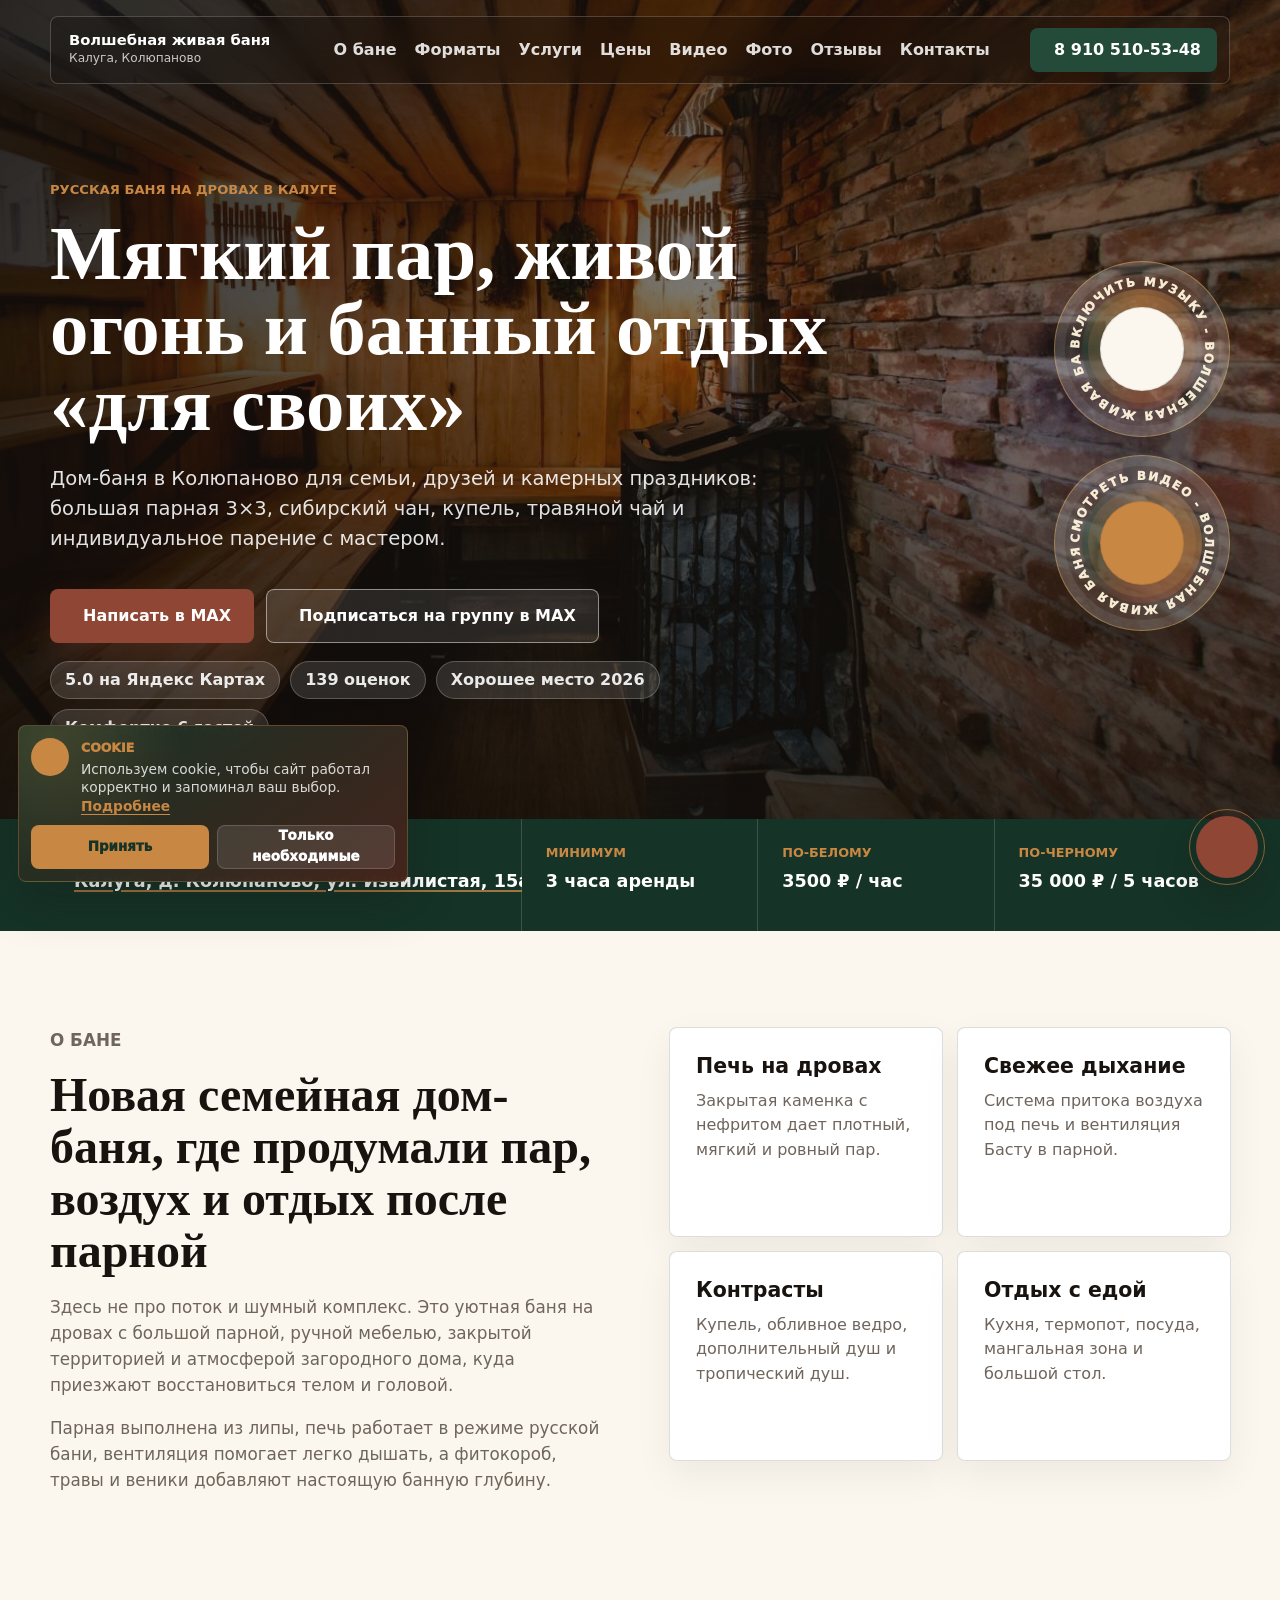
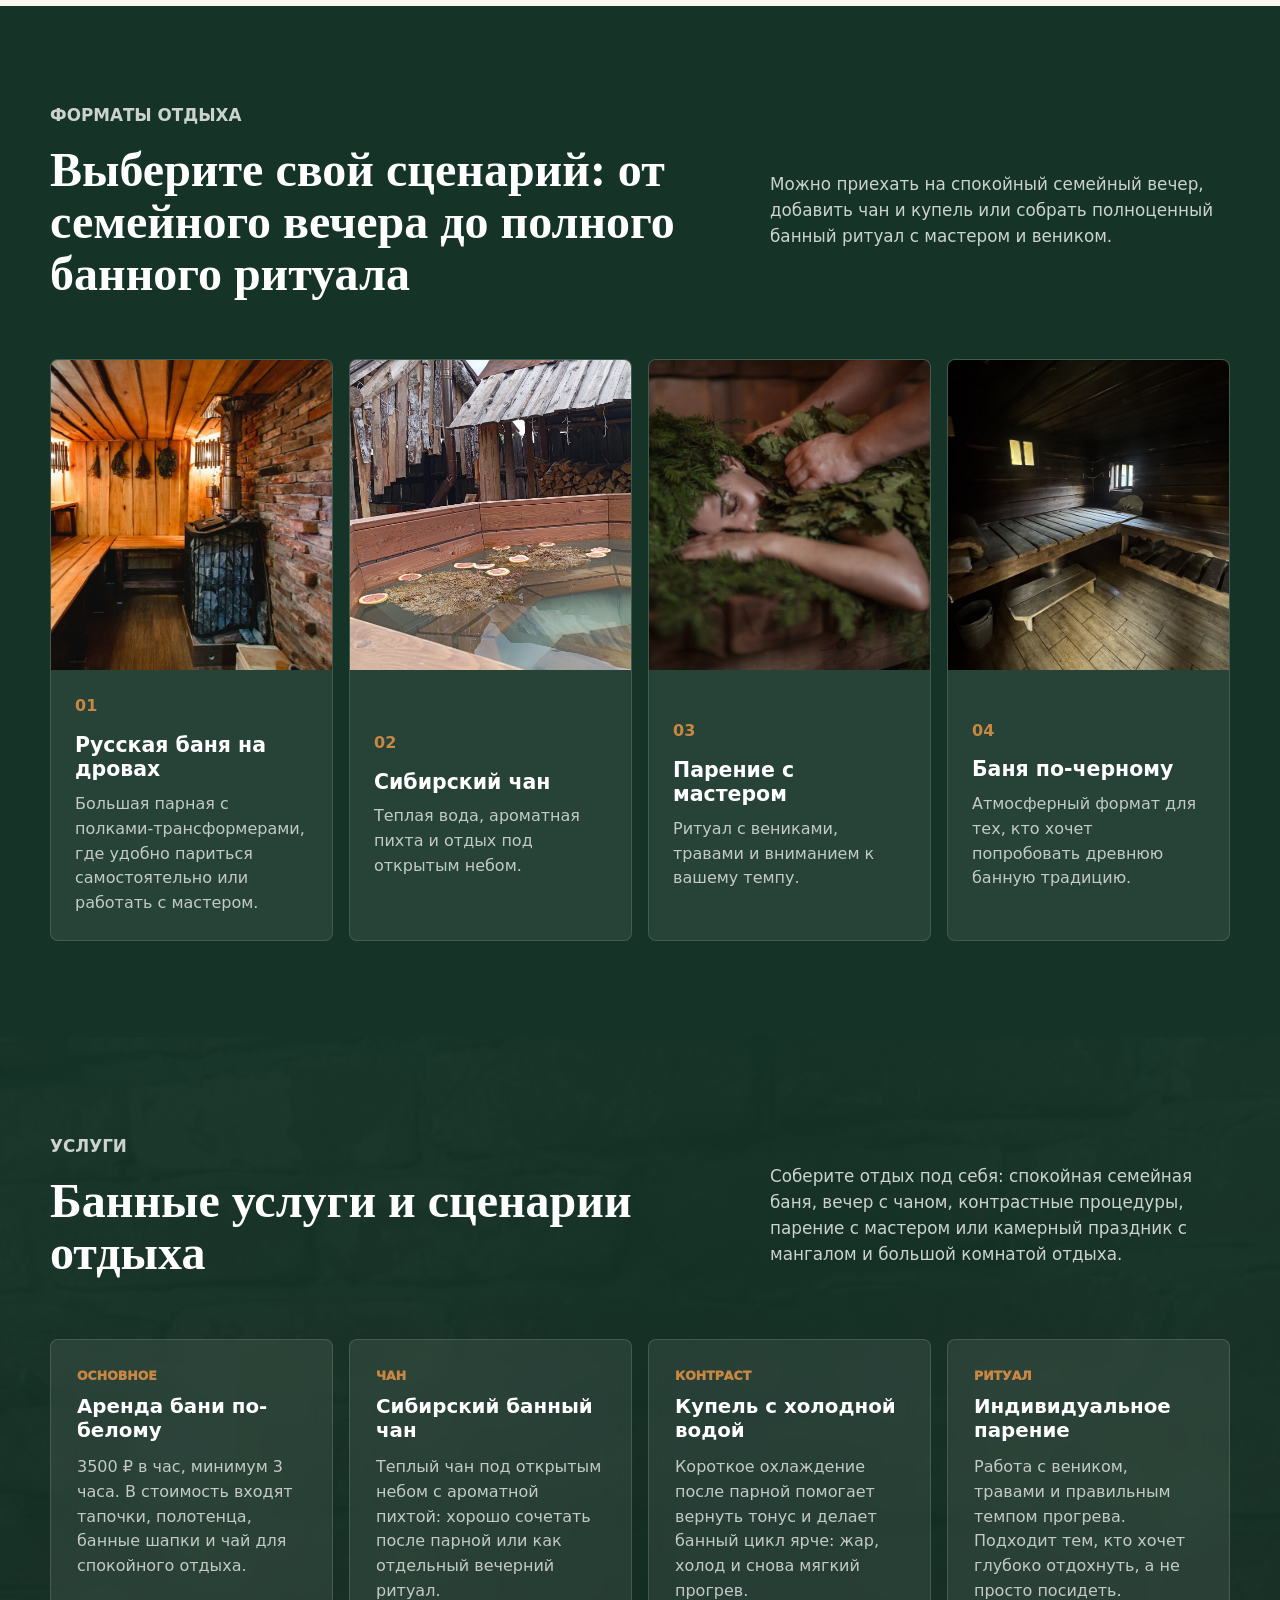
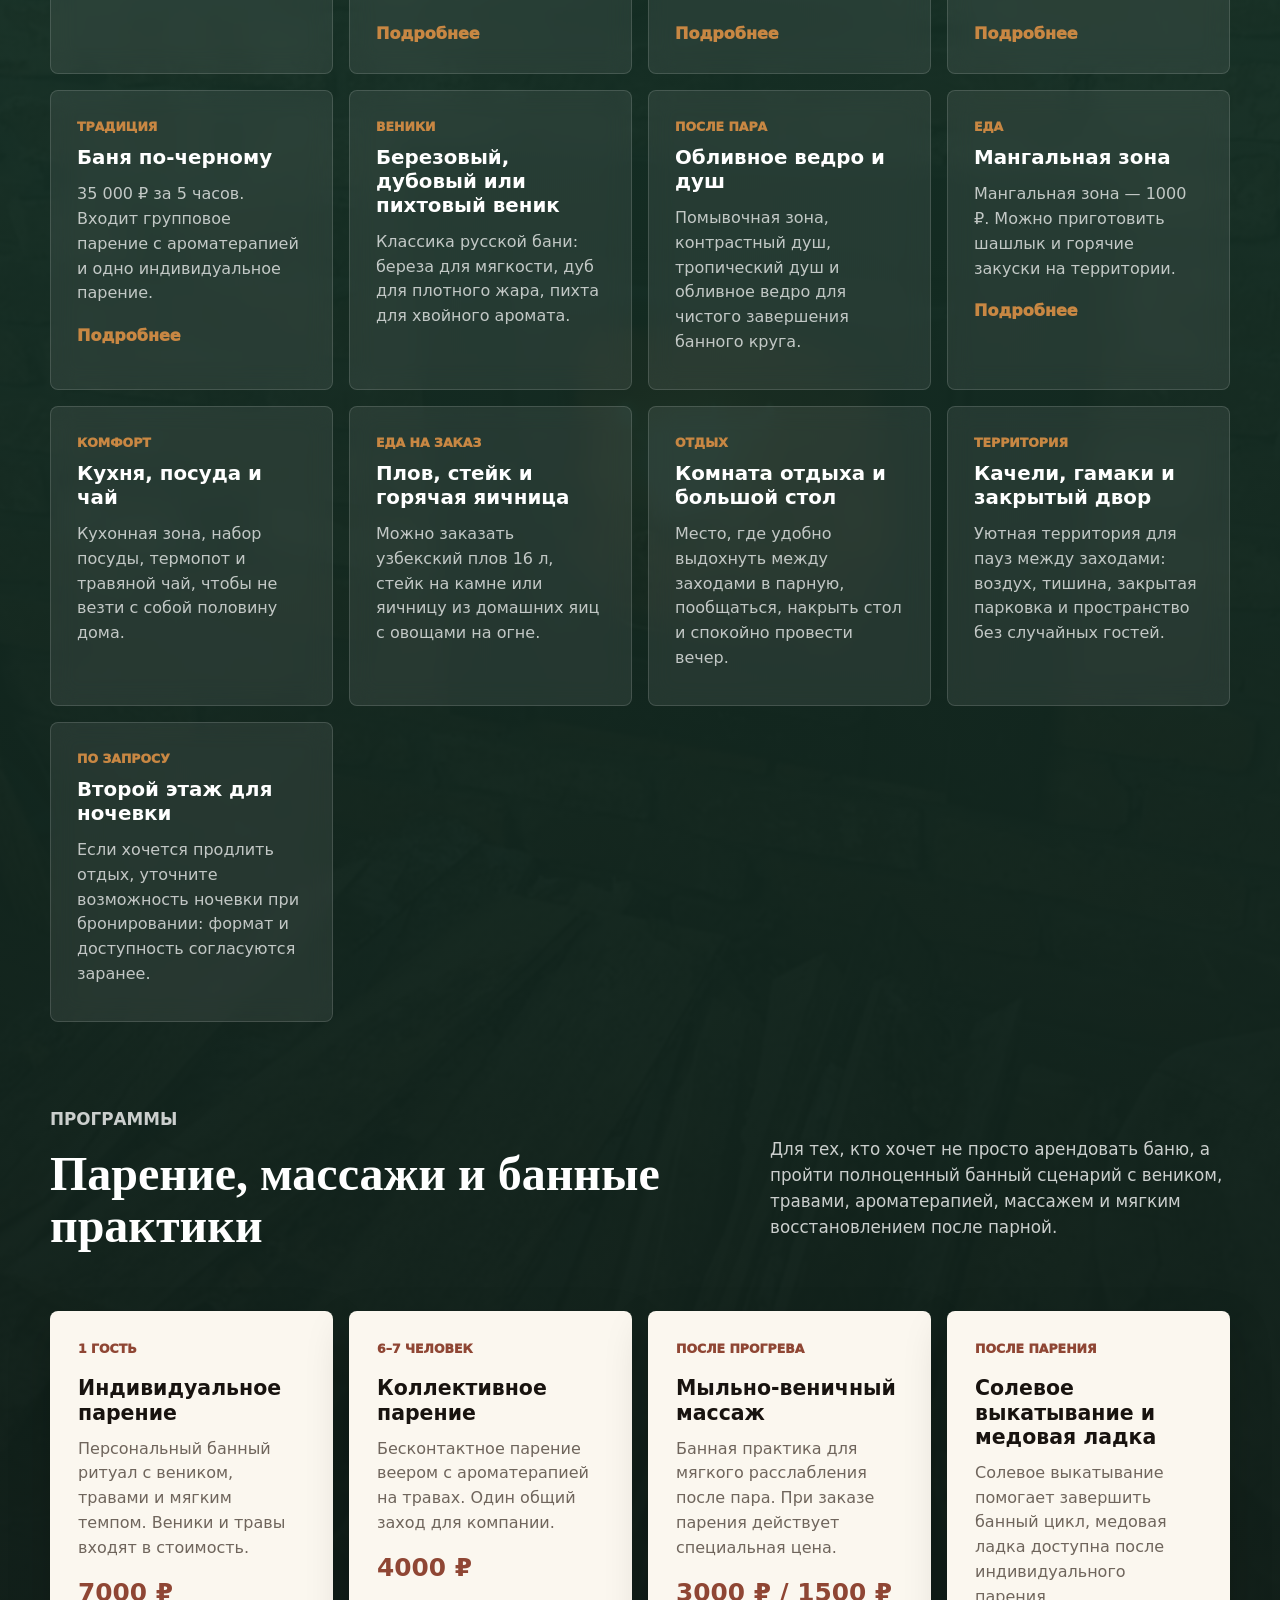
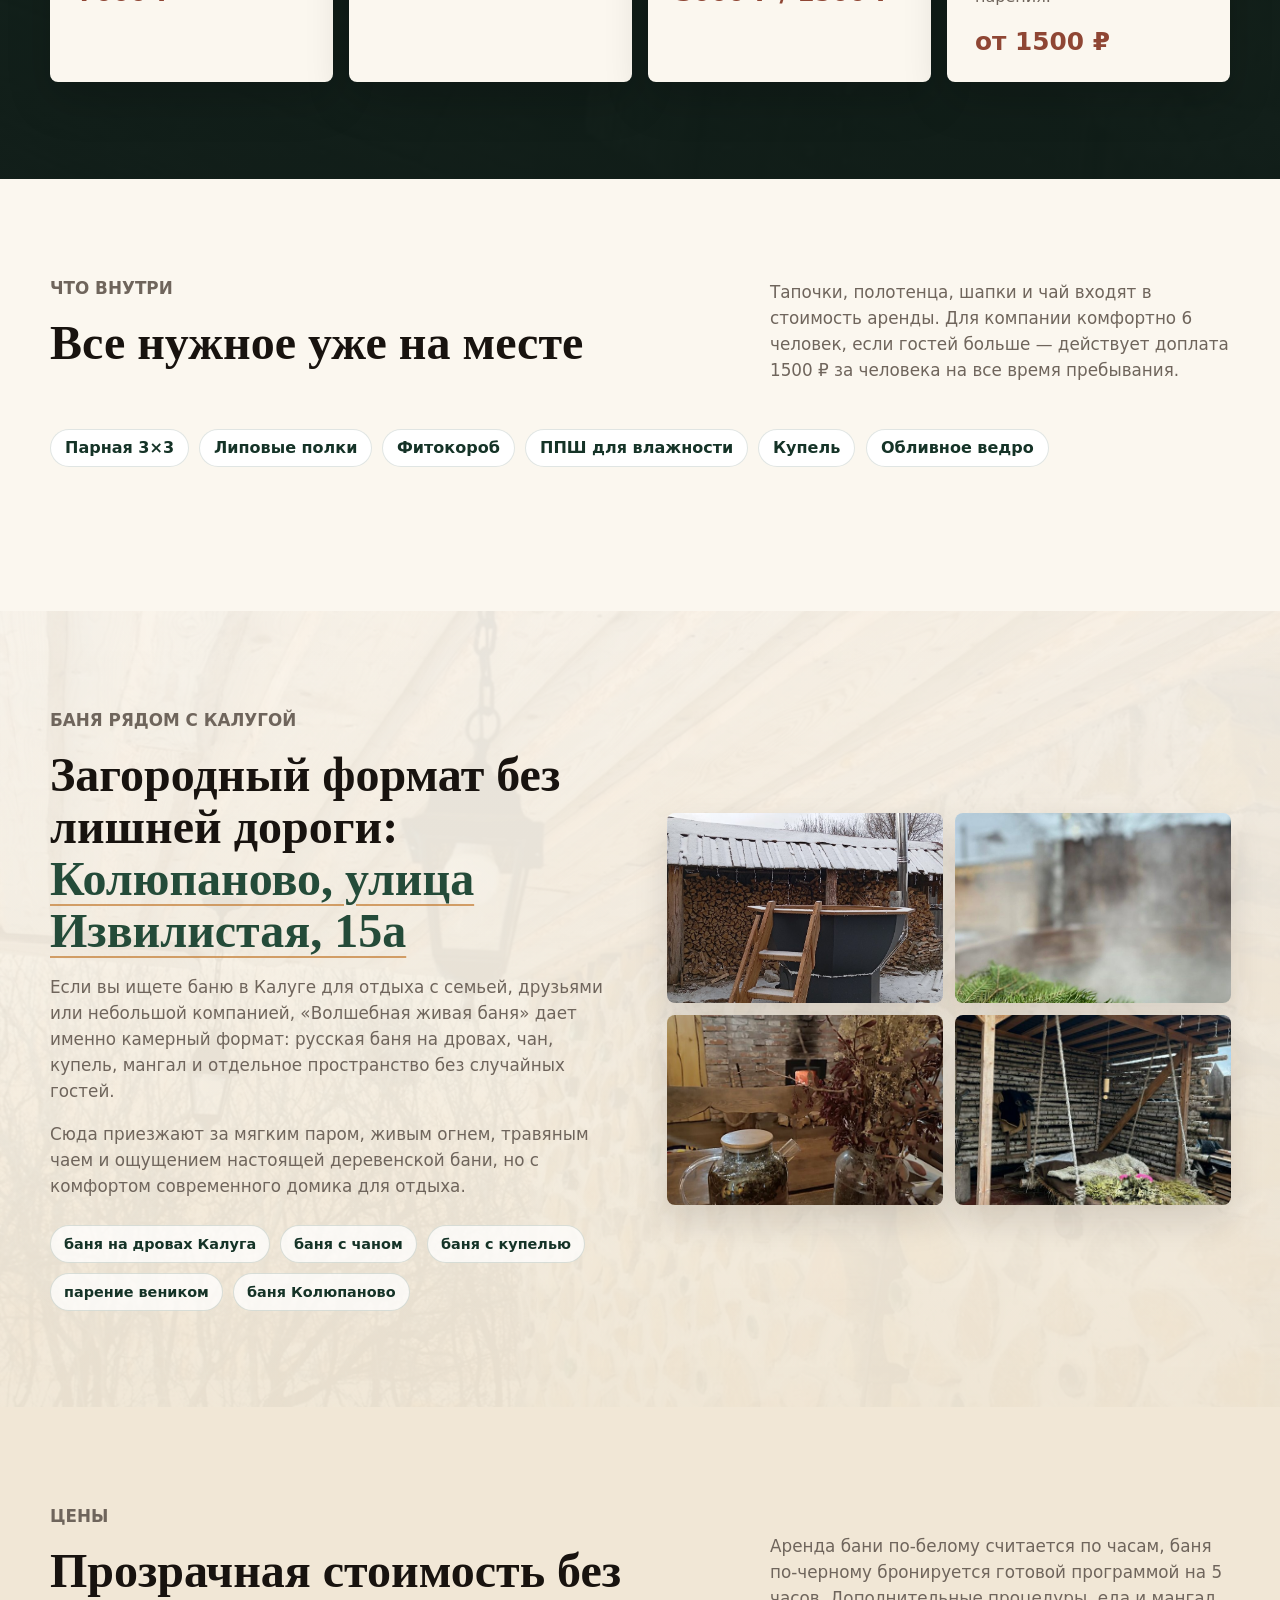
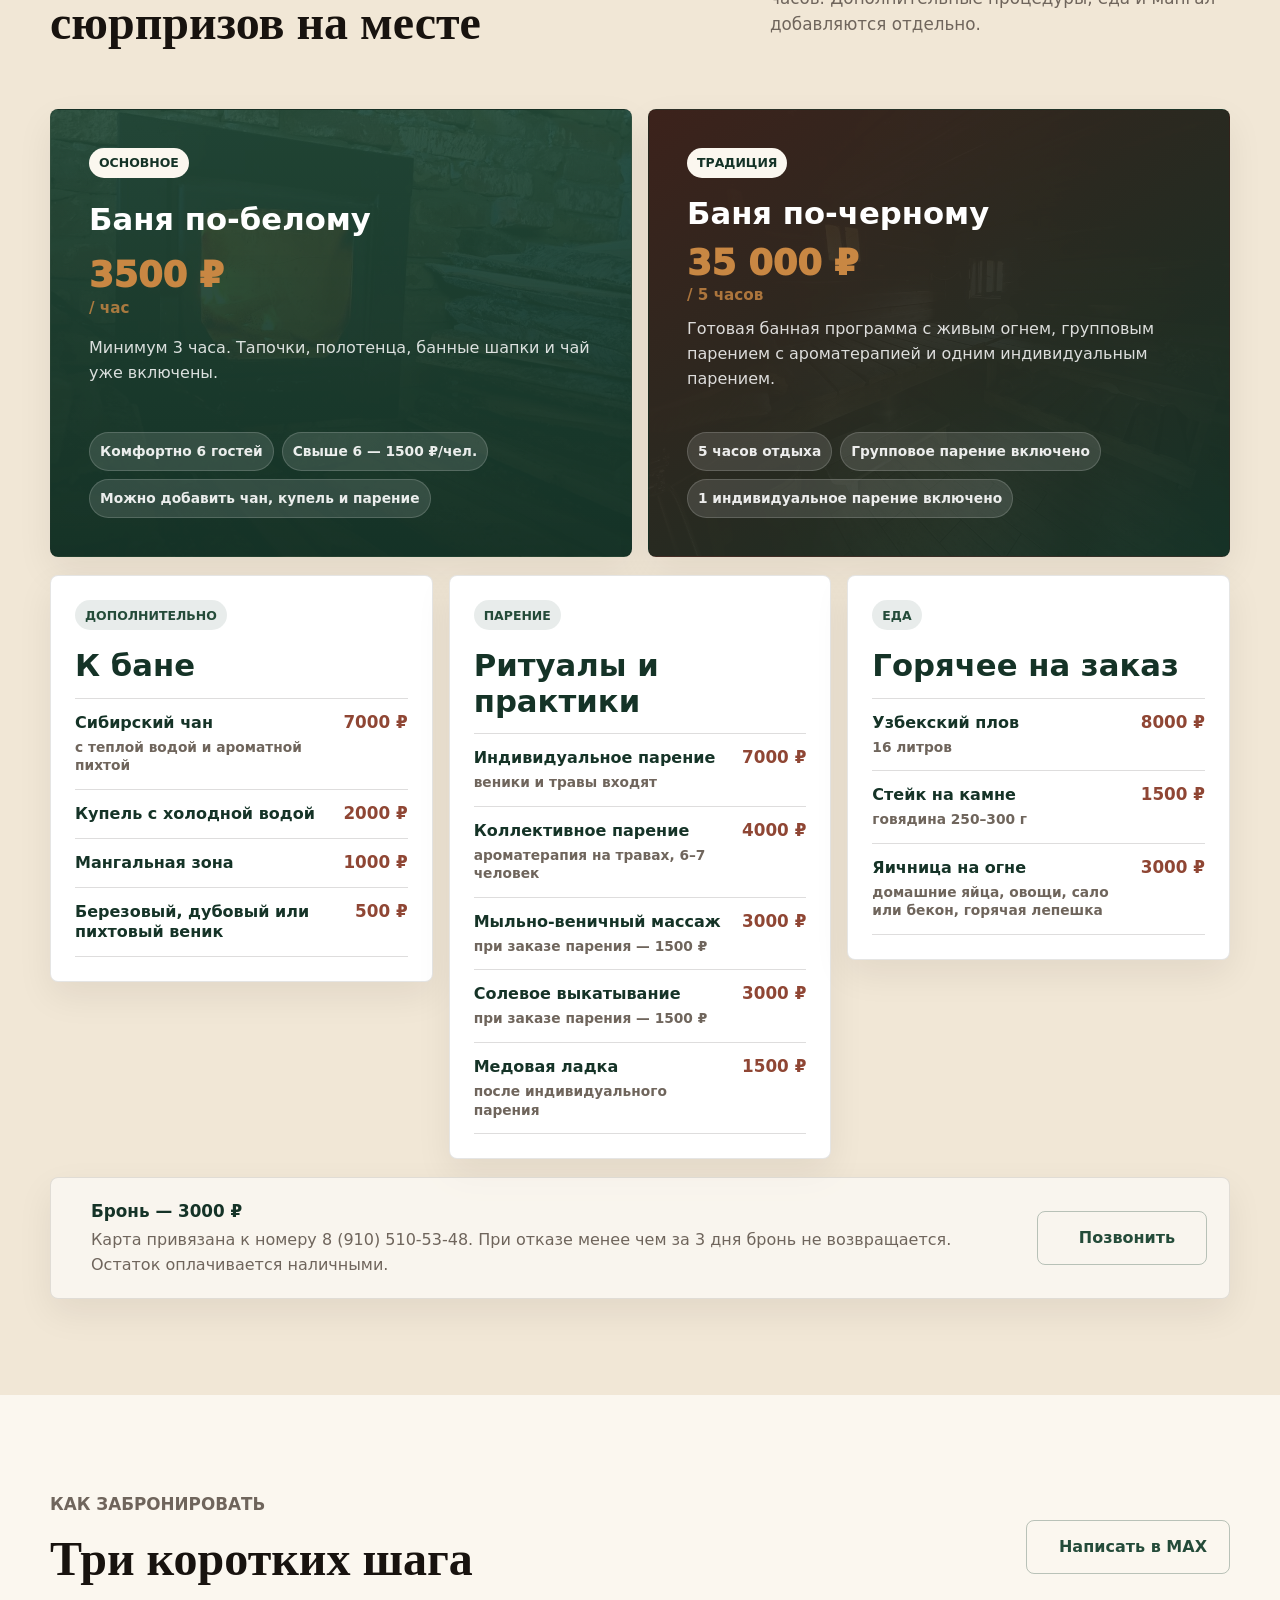
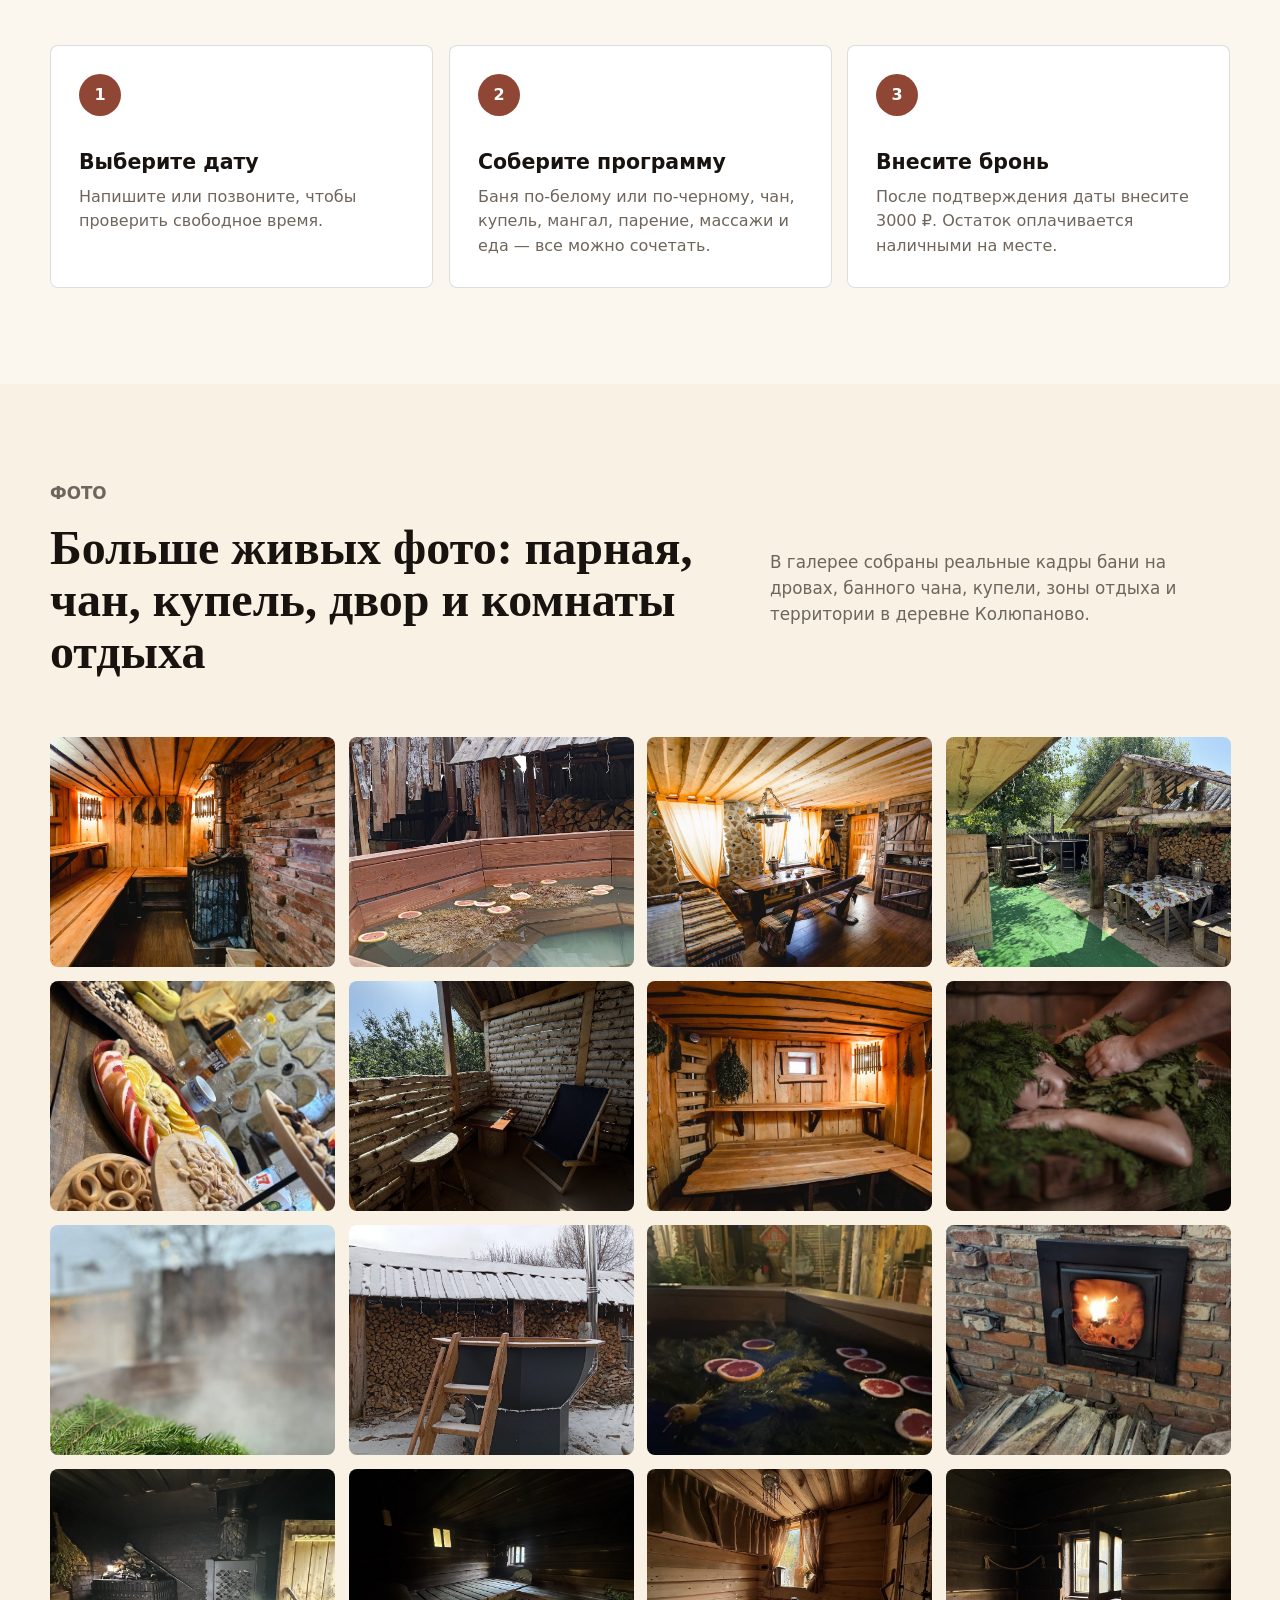
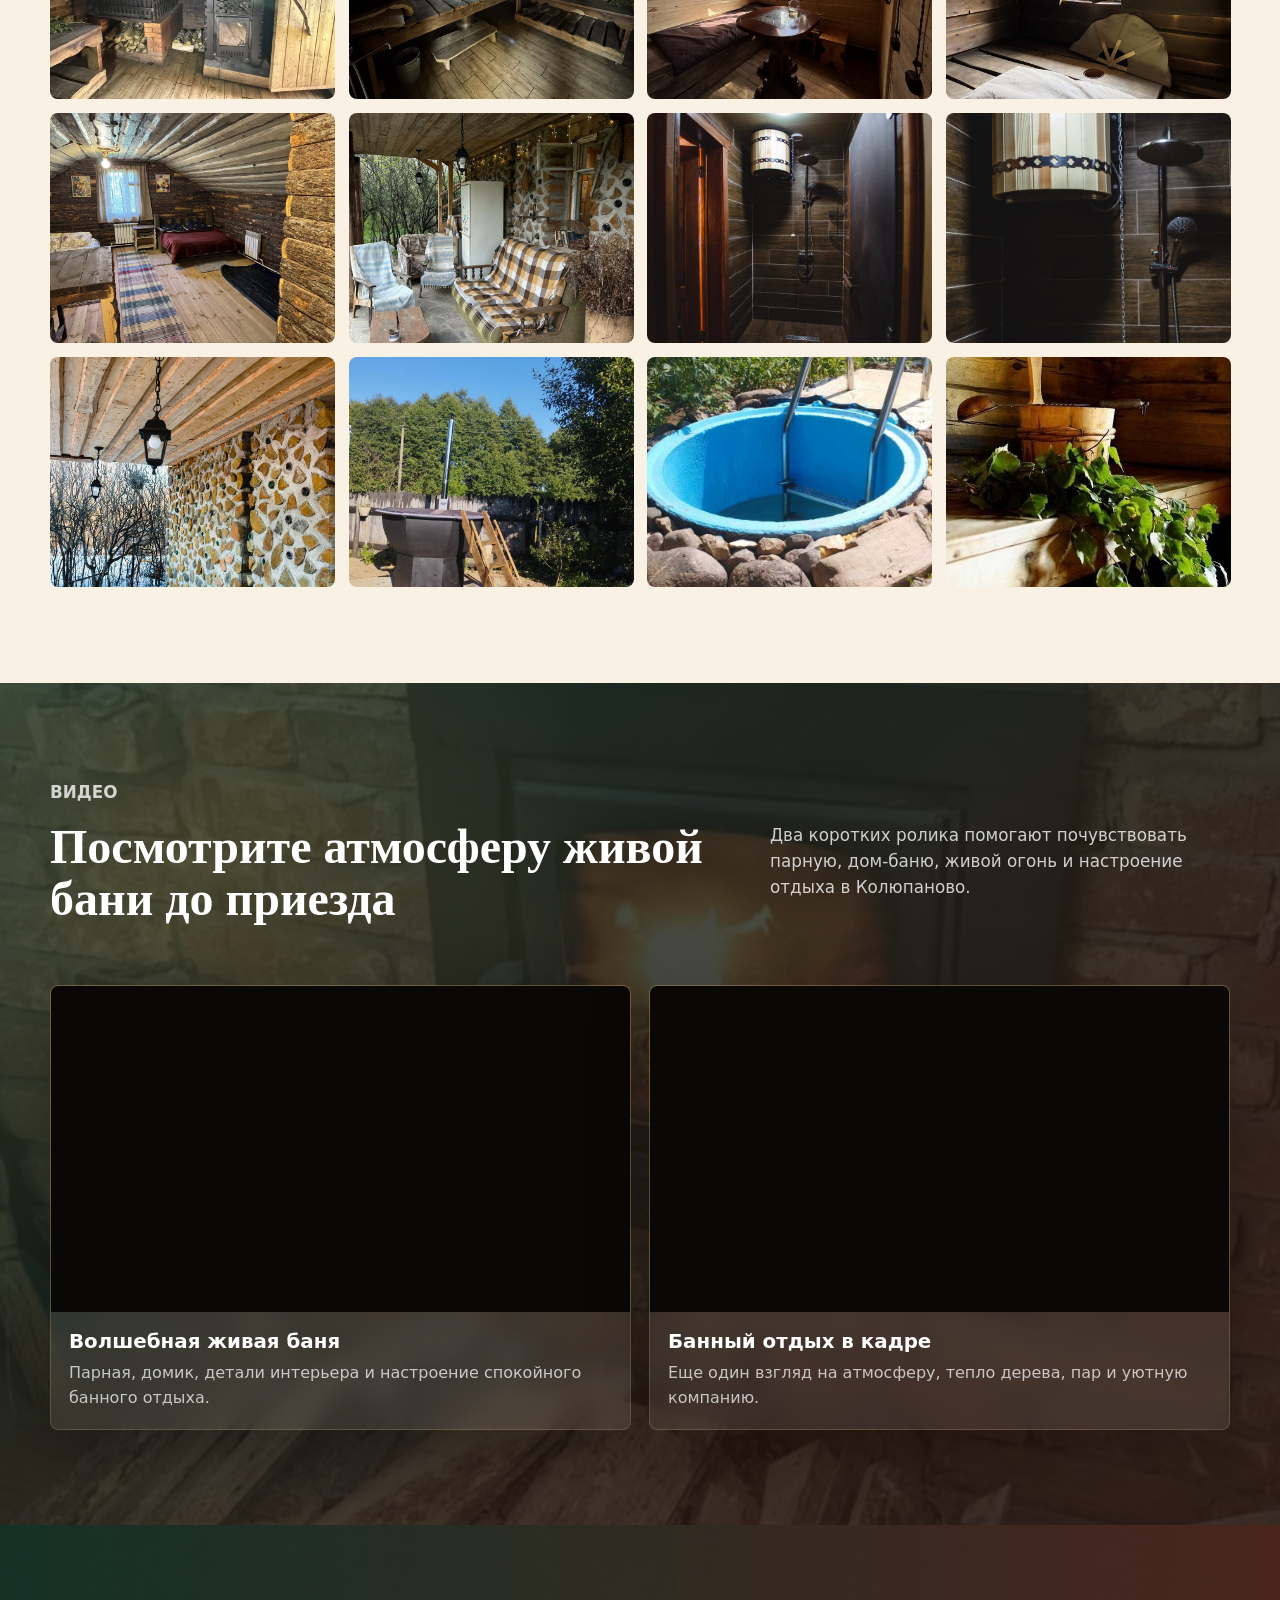
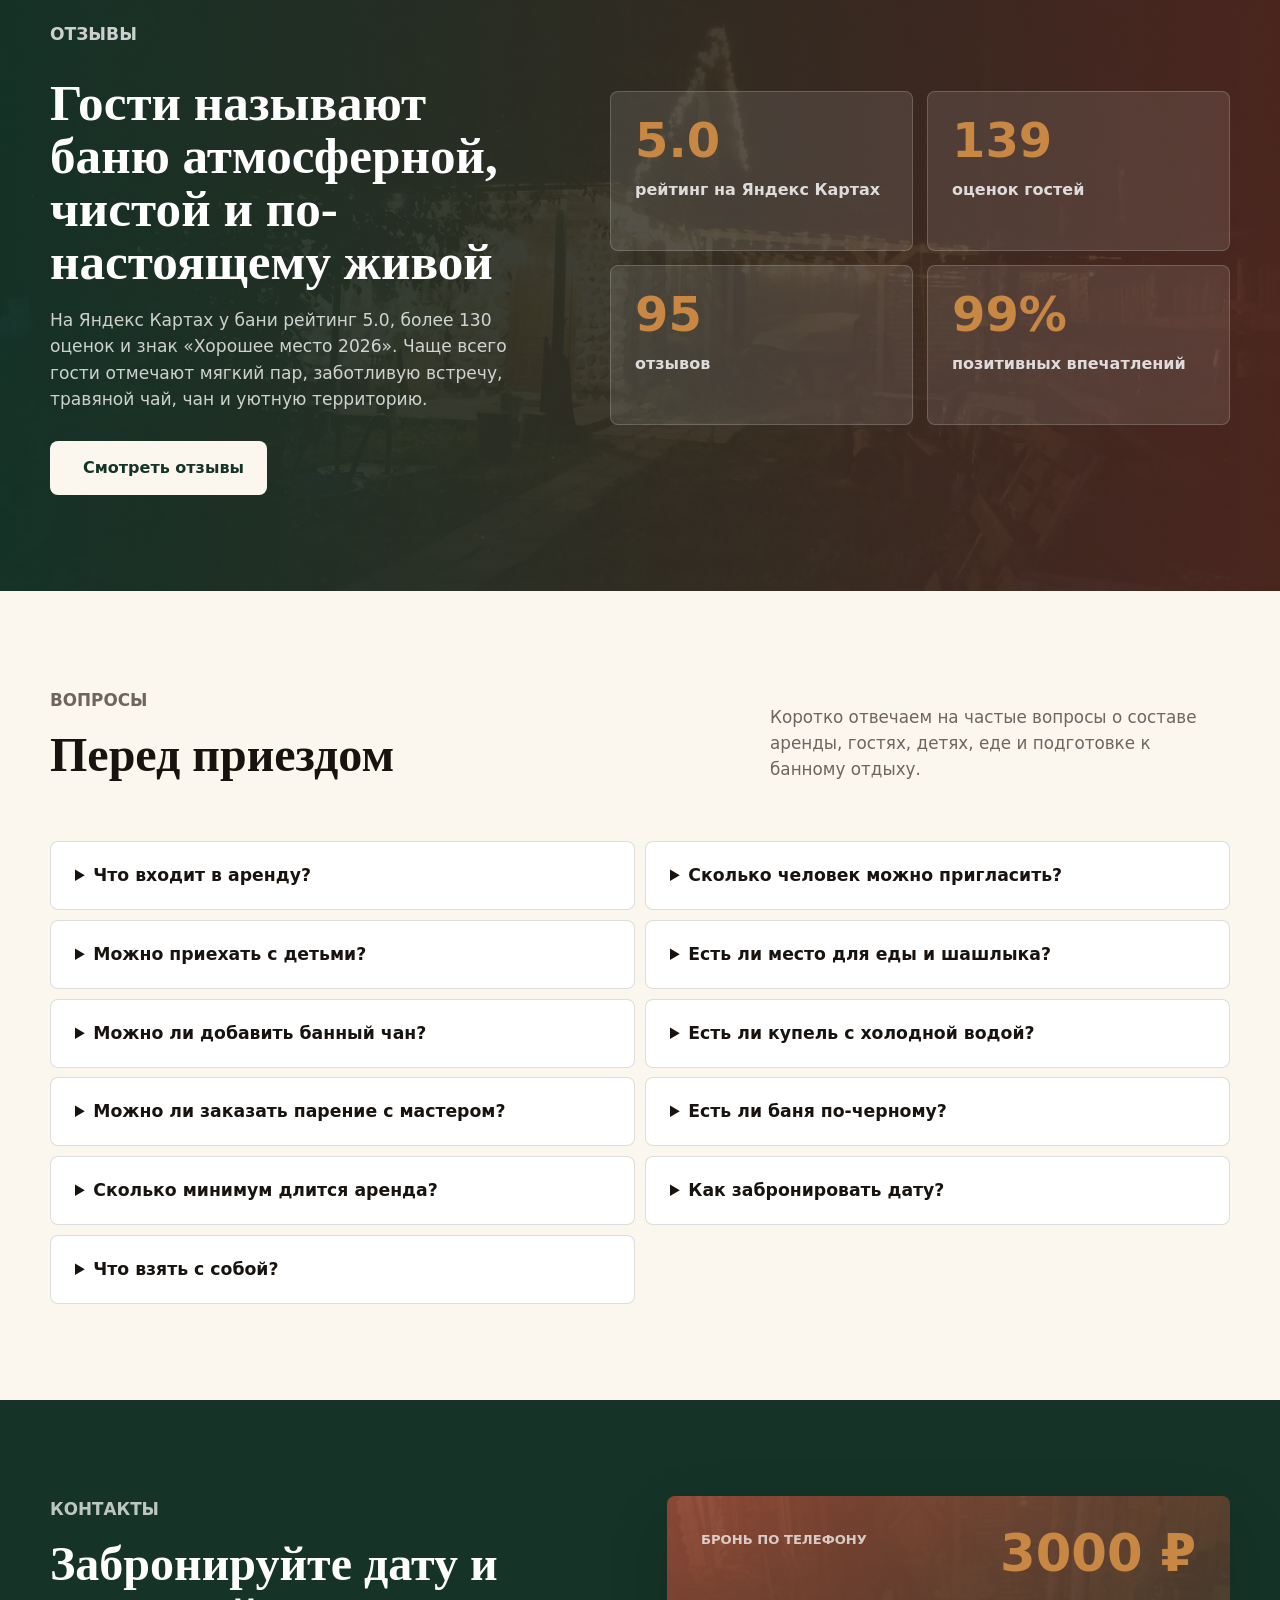
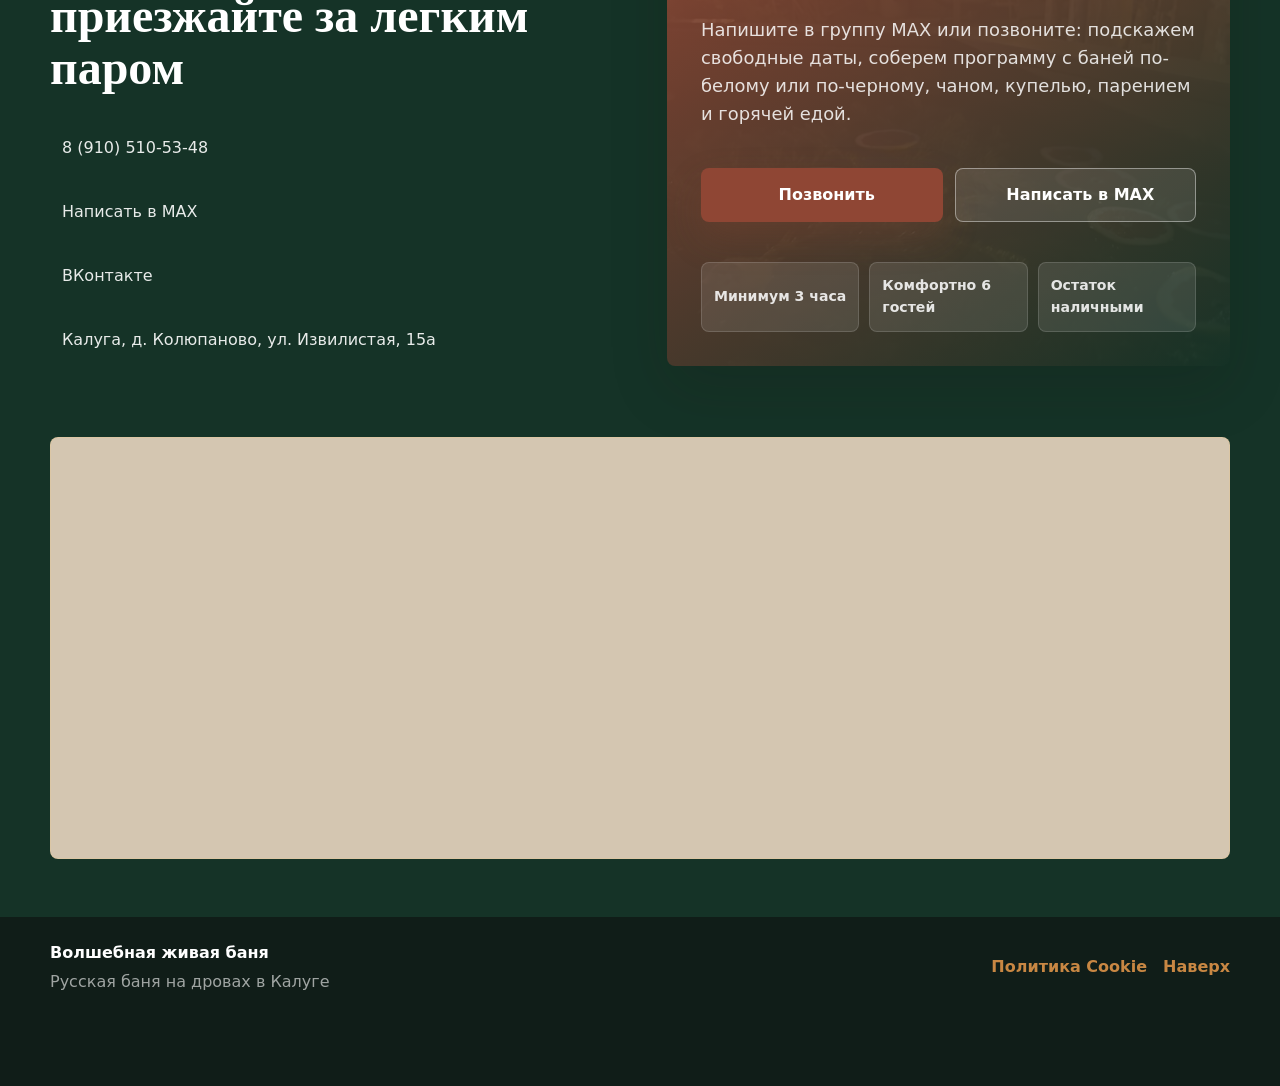
==== commit 31797b81: "Переделать блок цен" ====
--- a/index.html
+++ b/index.html
@@ -854,90 +854,79 @@
             </p>
           </div>
 
-          <div class="price-grid">
-            <article class="price-card price-card--accent">
-              <span class="price-tag">Основное</span>
-              <h3>Баня по-белому</h3>
-              <div class="price-value">3500 ₽ <small>/ час</small></div>
-              <p>Минимальная аренда — 3 часа. Тапочки, полотенца, банные шапки и чай входят в стоимость.</p>
-              <ul>
-                <li>Тапочки, полотенца, шапки и чай включены</li>
-                <li>Комфортно 6 гостей</li>
-                <li>Свыше 6 гостей — 1500 ₽ за человека</li>
-              </ul>
-            </article>
-
-            <article class="price-card price-card--accent">
-              <span class="price-tag">Традиция</span>
-              <h3>Баня по-черному</h3>
-              <div class="price-value">35 000 ₽ <small>/ 5 часов</small></div>
-              <p>В стоимость входит групповое парение с ароматерапией и одно индивидуальное парение.</p>
-              <ul>
-                <li>Готовая банная программа</li>
-                <li>Живой огонь, дерево и плотный жар</li>
-                <li>Лучше бронировать заранее</li>
-              </ul>
-            </article>
-
-            <article class="price-card">
-              <span class="price-tag">SPA</span>
-              <h3>Сибирский чан</h3>
-              <div class="price-value">7000 ₽ <small>/ на все время</small></div>
-              <p>Теплый чан с ароматной пихтой на все время пребывания в бане.</p>
-            </article>
-
-            <article class="price-card">
-              <span class="price-tag">Ритуал</span>
-              <h3>Индивидуальное парение</h3>
-              <div class="price-value">7000 ₽ <small>/ 1 гость</small></div>
-              <p>Веники и травы входят в стоимость. Первый пар с ароматерапией проводится для всех гостей.</p>
-            </article>
-
-            <article class="price-card">
-              <span class="price-tag">Дополнительно</span>
-              <h3>Купель, мангал, веники</h3>
-              <div class="price-list">
-                <span>Купель с холодной водой — 2000 ₽</span>
-                <span>Мангальная зона — 1000 ₽</span>
-                <span>Березовый, дубовый или пихтовый веник — 500 ₽</span>
-                <span>Доплата свыше 6 гостей — 1500 ₽ за человека</span>
+          <div class="price-board">
+            <div class="price-board__main">
+              <article class="price-plan">
+                <span class="price-tag">Основное</span>
+                <h3>Баня по-белому</h3>
+                <div class="price-value">3500 ₽ <small>/ час</small></div>
+                <p>Минимум 3 часа. Тапочки, полотенца, банные шапки и чай уже включены.</p>
+                <div class="price-included">
+                  <span>Комфортно 6 гостей</span>
+                  <span>Свыше 6 — 1500 ₽/чел.</span>
+                  <span>Можно добавить чан, купель и парение</span>
+                </div>
+              </article>
+
+              <article class="price-plan price-plan--dark">
+                <span class="price-tag">Традиция</span>
+                <h3>Баня по-черному</h3>
+                <div class="price-value">35 000 ₽ <small>/ 5 часов</small></div>
+                <p>Готовая банная программа с живым огнем, групповым парением с ароматерапией и одним индивидуальным парением.</p>
+                <div class="price-included">
+                  <span>5 часов отдыха</span>
+                  <span>Групповое парение включено</span>
+                  <span>1 индивидуальное парение включено</span>
+                </div>
+              </article>
+            </div>
+
+            <div class="price-board__details">
+              <article class="price-group">
+                <span class="price-tag">Дополнительно</span>
+                <h3>К бане</h3>
+                <div class="price-rows">
+                  <div class="price-row"><span>Сибирский чан <small>с теплой водой и ароматной пихтой</small></span><strong>7000 ₽</strong></div>
+                  <div class="price-row"><span>Купель с холодной водой</span><strong>2000 ₽</strong></div>
+                  <div class="price-row"><span>Мангальная зона</span><strong>1000 ₽</strong></div>
+                  <div class="price-row"><span>Березовый, дубовый или пихтовый веник</span><strong>500 ₽</strong></div>
+                </div>
+              </article>
+
+              <article class="price-group">
+                <span class="price-tag">Парение</span>
+                <h3>Ритуалы и практики</h3>
+                <div class="price-rows">
+                  <div class="price-row"><span>Индивидуальное парение <small>веники и травы входят</small></span><strong>7000 ₽</strong></div>
+                  <div class="price-row"><span>Коллективное парение <small>ароматерапия на травах, 6–7 человек</small></span><strong>4000 ₽</strong></div>
+                  <div class="price-row"><span>Мыльно-веничный массаж <small>при заказе парения — 1500 ₽</small></span><strong>3000 ₽</strong></div>
+                  <div class="price-row"><span>Солевое выкатывание <small>при заказе парения — 1500 ₽</small></span><strong>3000 ₽</strong></div>
+                  <div class="price-row"><span>Медовая ладка <small>после индивидуального парения</small></span><strong>1500 ₽</strong></div>
+                </div>
+              </article>
+
+              <article class="price-group">
+                <span class="price-tag">Еда</span>
+                <h3>Горячее на заказ</h3>
+                <div class="price-rows">
+                  <div class="price-row"><span>Узбекский плов <small>16 литров</small></span><strong>8000 ₽</strong></div>
+                  <div class="price-row"><span>Стейк на камне <small>говядина 250–300 г</small></span><strong>1500 ₽</strong></div>
+                  <div class="price-row"><span>Яичница на огне <small>домашние яйца, овощи, сало или бекон, горячая лепешка</small></span><strong>3000 ₽</strong></div>
+                </div>
+              </article>
+            </div>
+
+            <aside class="price-booking" aria-label="Условия бронирования">
+              <i data-lucide="shield-check"></i>
+              <div>
+                <strong>Бронь — 3000 ₽</strong>
+                <p>Карта привязана к номеру 8 (910) 510-53-48. При отказе менее чем за 3 дня бронь не возвращается. Остаток оплачивается наличными.</p>
               </div>
-            </article>
-
-            <article class="price-card">
-              <span class="price-tag">Парение</span>
-              <h3>Групповые и банные практики</h3>
-              <div class="price-list">
-                <span>Коллективное парение с ароматерапией — 4000 ₽ / заход</span>
-                <span>Мыльно-веничный массаж — 3000 ₽</span>
-                <span>Массаж при заказе парения — 1500 ₽</span>
-                <span>Солевое выкатывание — 3000 ₽</span>
-                <span>Солевое выкатывание при парении — 1500 ₽</span>
-                <span>Медовая ладка после индивидуального парения — 1500 ₽</span>
-              </div>
-            </article>
-
-            <article class="price-card">
-              <span class="price-tag">Еда</span>
-              <h3>Горячая еда на заказ</h3>
-              <div class="price-list">
-                <span>Узбекский плов 16 л — 8000 ₽</span>
-                <span>Стейк на камне, говядина 250–300 г — 1500 ₽</span>
-                <span>Яичница из домашних яиц с овощами на сале или беконе, на огне, с горячей лепешкой — 3000 ₽</span>
-              </div>
-            </article>
-
-            <article class="price-card">
-              <span class="price-tag">Бронь</span>
-              <h3>Бронирование и оплата</h3>
-              <div class="price-value">3000 ₽ <small>/ бронь</small></div>
-              <p>Карта привязана к номеру 8 (910) 510-53-48. Остаток оплачивается наличными.</p>
-              <ul>
-                <li>Бронировать по телефону или в MAX</li>
-                <li>При отказе менее чем за 3 дня бронь не возвращается</li>
-                <li>Свободные даты лучше уточнять заранее</li>
-              </ul>
-            </article>
+              <a class="button button--outline" href="tel:+79105105348">
+                <i data-lucide="phone"></i>
+                Позвонить
+              </a>
+            </aside>
           </div>
         </div>
       </section>
--- a/styles.css
+++ b/styles.css
@@ -161,8 +161,7 @@
 .button svg,
 .icon-button svg,
 .contact-list svg,
-.feature-card svg,
-.booking-note svg {
+.feature-card svg {
   width: 18px;
   height: 18px;
   stroke-width: 2;
@@ -253,7 +252,6 @@
 
 .hero__actions,
 .section-heading--row,
-.booking-note,
 .contact-list a {
   display: flex;
   align-items: center;
@@ -648,7 +646,6 @@
 }
 
 .feature-card,
-.price-card,
 .steps article,
 .faq-list details,
 .review-cards article,
@@ -673,7 +670,6 @@
 
 .feature-card h3,
 .experience-card h3,
-.price-card h3,
 .steps h3 {
   margin-bottom: 10px;
   font-size: 1.28rem;
@@ -682,7 +678,6 @@
 
 .feature-card p,
 .experience-card p,
-.price-card p,
 .steps p,
 .faq-list p {
   margin-bottom: 0;
@@ -893,41 +888,68 @@
   box-shadow: 0 16px 34px rgba(24, 19, 15, 0.13);
 }
 
-.price-grid {
-  display: grid;
-  grid-template-columns: repeat(4, minmax(0, 1fr));
+.price-board {
+  display: grid;
+  gap: 18px;
+}
+
+.price-board__main,
+.price-board__details {
+  display: grid;
   gap: 16px;
 }
 
-.price-card {
-  min-height: 360px;
-  padding: 28px;
+.price-board__main {
+  grid-template-columns: repeat(2, minmax(0, 1fr));
+}
+
+.price-board__details {
+  grid-template-columns: repeat(3, minmax(0, 1fr));
+  align-items: start;
+}
+
+.price-plan,
+.price-group,
+.price-booking {
   background: var(--white);
   border: 1px solid rgba(24, 19, 15, 0.11);
+  border-radius: 8px;
   box-shadow: 0 14px 36px rgba(24, 19, 15, 0.07);
 }
 
-.price-card--accent {
+.price-plan {
+  display: grid;
+  align-content: space-between;
+  min-height: 310px;
+  padding: clamp(26px, 4vw, 38px);
   color: var(--white);
   background:
     linear-gradient(180deg, rgba(36, 75, 57, 0.9), rgba(21, 51, 39, 0.98)),
     url("assets/images/stove-bg.jpg") center / cover no-repeat;
 }
 
-.price-card--accent p,
-.price-card--accent li {
-  color: rgba(255, 255, 255, 0.82);
-}
-
-.price-card ul {
-  display: grid;
-  gap: 10px;
-  margin: 24px 0 0;
-  padding-left: 18px;
-}
-
-.price-card li::marker {
-  color: var(--gold);
+.price-plan--dark {
+  background:
+    linear-gradient(145deg, rgba(64, 36, 29, 0.94), rgba(21, 51, 39, 0.97)),
+    url("assets/images/black-bath.jpg") center / cover no-repeat;
+}
+
+.price-plan h3,
+.price-group h3 {
+  margin: 0 0 14px;
+  color: var(--leaf-2);
+  font-size: clamp(1.35rem, 2.4vw, 2rem);
+  line-height: 1.15;
+}
+
+.price-plan h3,
+.price-plan p {
+  color: var(--white);
+}
+
+.price-plan p {
+  max-width: 640px;
+  color: rgba(255, 255, 255, 0.84);
 }
 
 .price-tag {
@@ -944,7 +966,8 @@
   text-transform: uppercase;
 }
 
-.price-card--accent .price-tag {
+.price-plan .price-tag {
+  justify-self: start;
   color: var(--leaf-2);
   background: var(--paper);
 }
@@ -955,10 +978,6 @@
   font-size: 2.2rem;
   font-weight: 950;
   line-height: 1;
-}
-
-.price-card--accent .price-value {
-  color: var(--gold);
 }
 
 .price-value small {
@@ -970,35 +989,105 @@
   opacity: 0.82;
 }
 
-.price-list {
-  display: grid;
-  gap: 12px;
-  margin-top: 18px;
-}
-
-.price-list span {
-  padding-bottom: 12px;
+.price-plan .price-value {
+  color: var(--gold);
+}
+
+.price-included {
+  display: flex;
+  flex-wrap: wrap;
+  gap: 8px;
+  margin-top: 24px;
+}
+
+.price-included span {
+  display: inline-flex;
+  align-items: center;
+  min-height: 34px;
+  padding: 8px 10px;
+  color: rgba(255, 255, 255, 0.9);
+  background: rgba(255, 255, 255, 0.12);
+  border: 1px solid rgba(255, 255, 255, 0.16);
+  border-radius: 999px;
+  font-size: 0.86rem;
+  font-weight: 850;
+}
+
+.price-group {
+  padding: 24px;
+}
+
+.price-rows {
+  display: grid;
+  margin-top: 6px;
+}
+
+.price-row {
+  display: grid;
+  grid-template-columns: minmax(0, 1fr) auto;
+  gap: 18px;
+  align-items: start;
+  padding: 14px 0;
   border-bottom: 1px solid var(--line);
 }
 
-.booking-note {
-  gap: 14px;
-  margin-top: 16px;
-  padding: 18px 20px;
+.price-row:first-child {
+  border-top: 1px solid var(--line);
+}
+
+.price-row span {
+  color: var(--leaf-2);
+  font-weight: 900;
+  line-height: 1.25;
+}
+
+.price-row small {
+  display: block;
+  margin-top: 5px;
+  color: var(--muted);
+  font-size: 0.86rem;
+  font-weight: 700;
+  line-height: 1.35;
+}
+
+.price-row strong {
+  color: var(--brick);
+  font-size: 1.05rem;
+  line-height: 1.15;
+  text-align: right;
+  white-space: nowrap;
+}
+
+.price-booking {
+  display: grid;
+  grid-template-columns: auto minmax(0, 1fr) auto;
+  gap: 18px;
+  align-items: center;
+  padding: 20px 22px;
   color: var(--leaf-2);
   background: rgba(255, 255, 255, 0.58);
-  border: 1px solid rgba(36, 75, 57, 0.16);
-  border-radius: 8px;
-}
-
-.booking-note svg {
+}
+
+.price-booking > svg {
   width: 24px;
   height: 24px;
   color: var(--brick);
 }
 
-.booking-note p {
+.price-booking strong {
+  display: block;
+  margin-bottom: 4px;
+  color: var(--leaf-2);
+  font-size: 1.05rem;
+}
+
+.price-booking p {
   margin: 0;
+  color: var(--muted);
+}
+
+.price-booking .button {
+  min-width: 170px;
 }
 
 .steps {
@@ -2879,8 +2968,11 @@
     font-size: 4rem;
   }
 
-  .experience-grid,
-  .price-grid {
+  .experience-grid {
+    grid-template-columns: repeat(2, minmax(0, 1fr));
+  }
+
+  .price-board__details {
     grid-template-columns: repeat(2, minmax(0, 1fr));
   }
 
@@ -3108,11 +3200,21 @@
   }
 
   .experience-grid,
-  .price-grid,
+  .price-board__main,
+  .price-board__details,
   .service-grid,
   .program-grid,
   .feature-grid {
     grid-template-columns: 1fr;
+  }
+
+  .price-booking {
+    align-items: start;
+    grid-template-columns: 1fr;
+  }
+
+  .price-booking .button {
+    width: 100%;
   }
 
   .experience-card {
@@ -3451,7 +3553,9 @@
   .feature-card,
   .service-card,
   .program-card,
-  .price-card,
+  .price-plan,
+  .price-group,
+  .price-booking,
   .steps article,
   .contact-panel {
     padding: 22px;
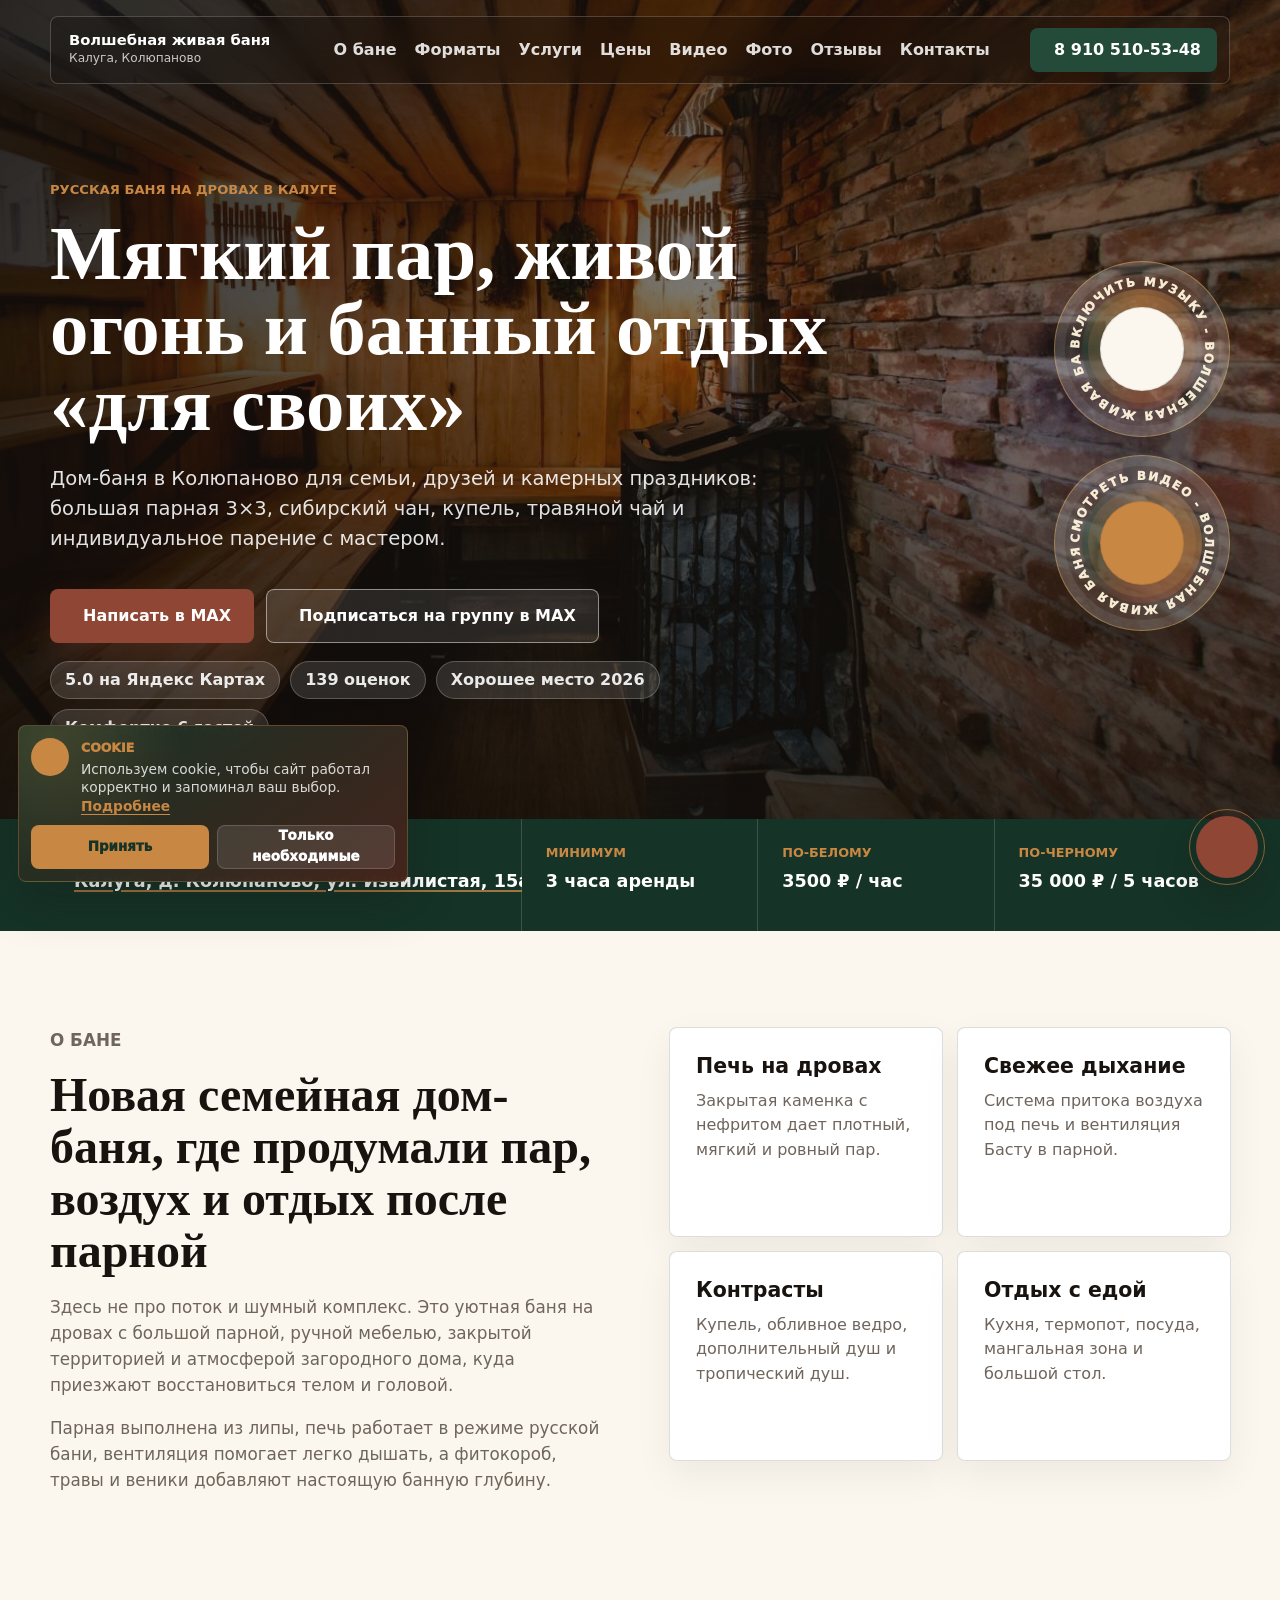
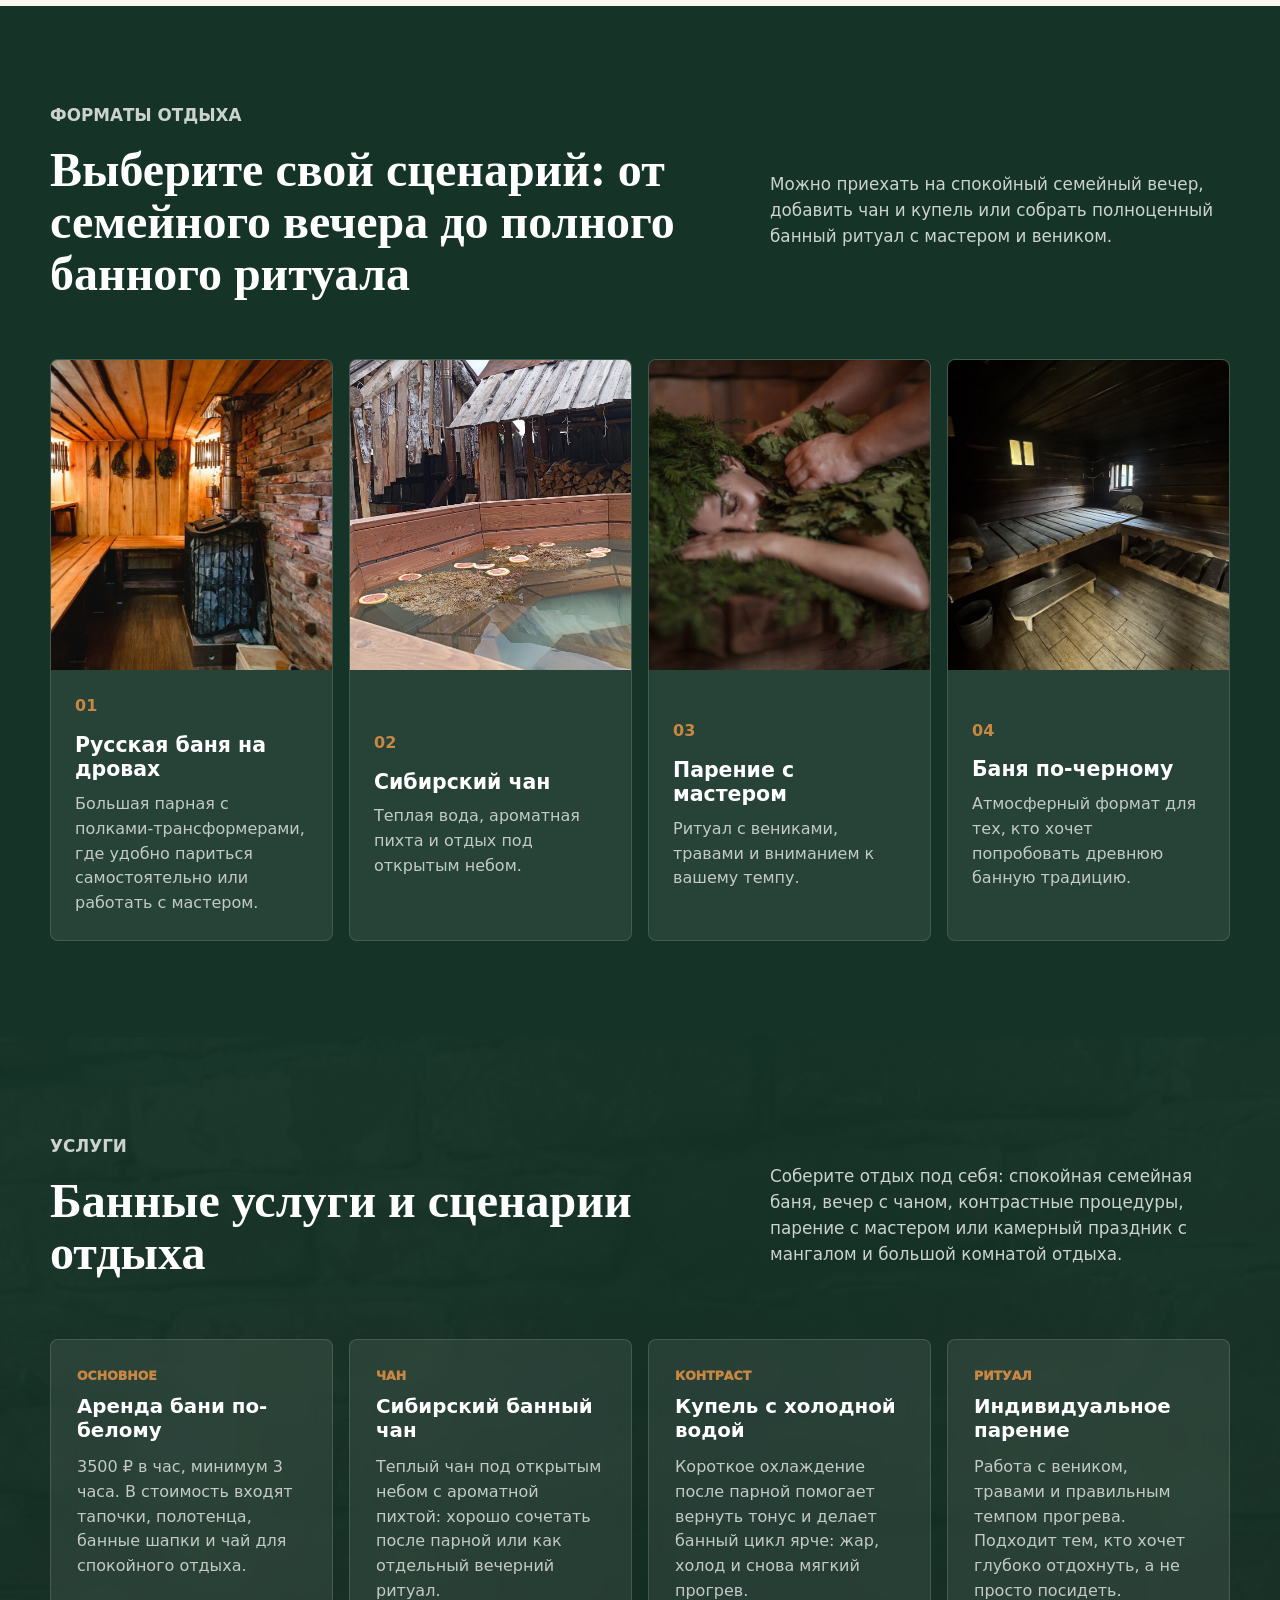
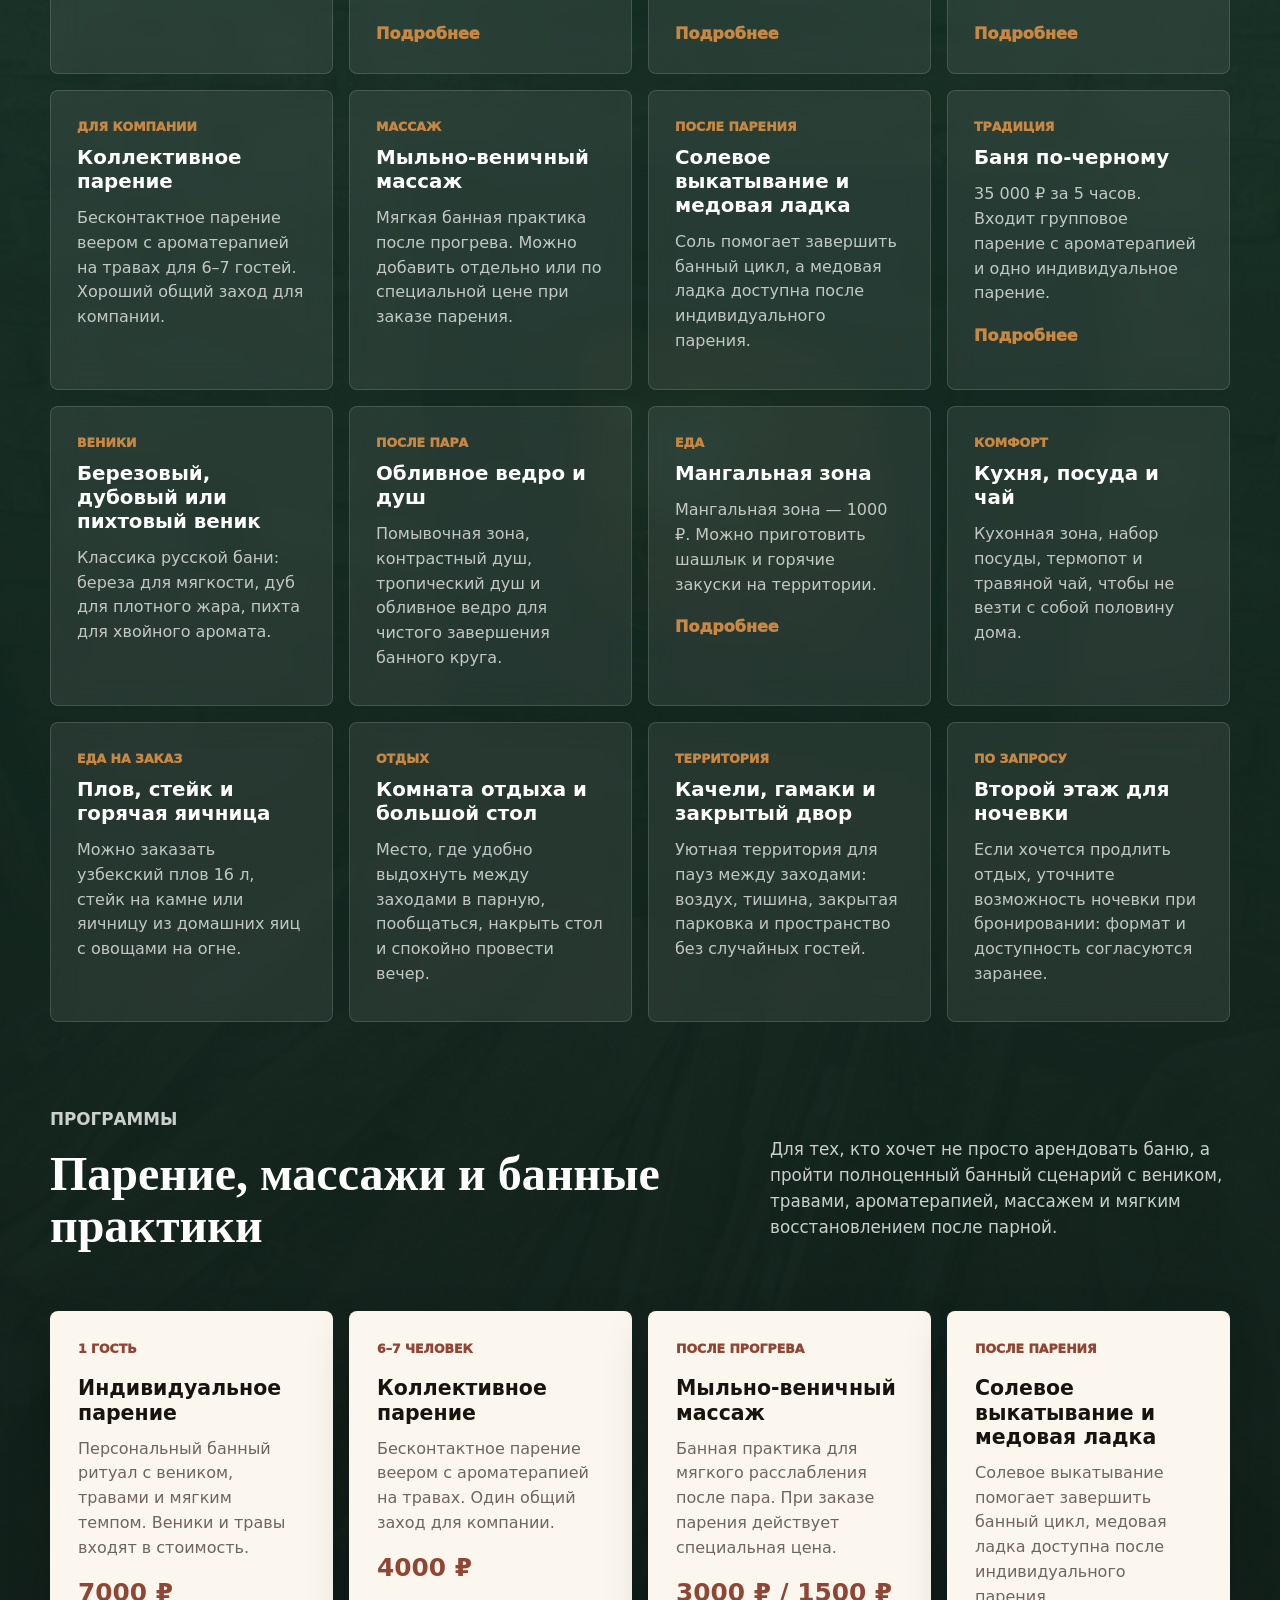
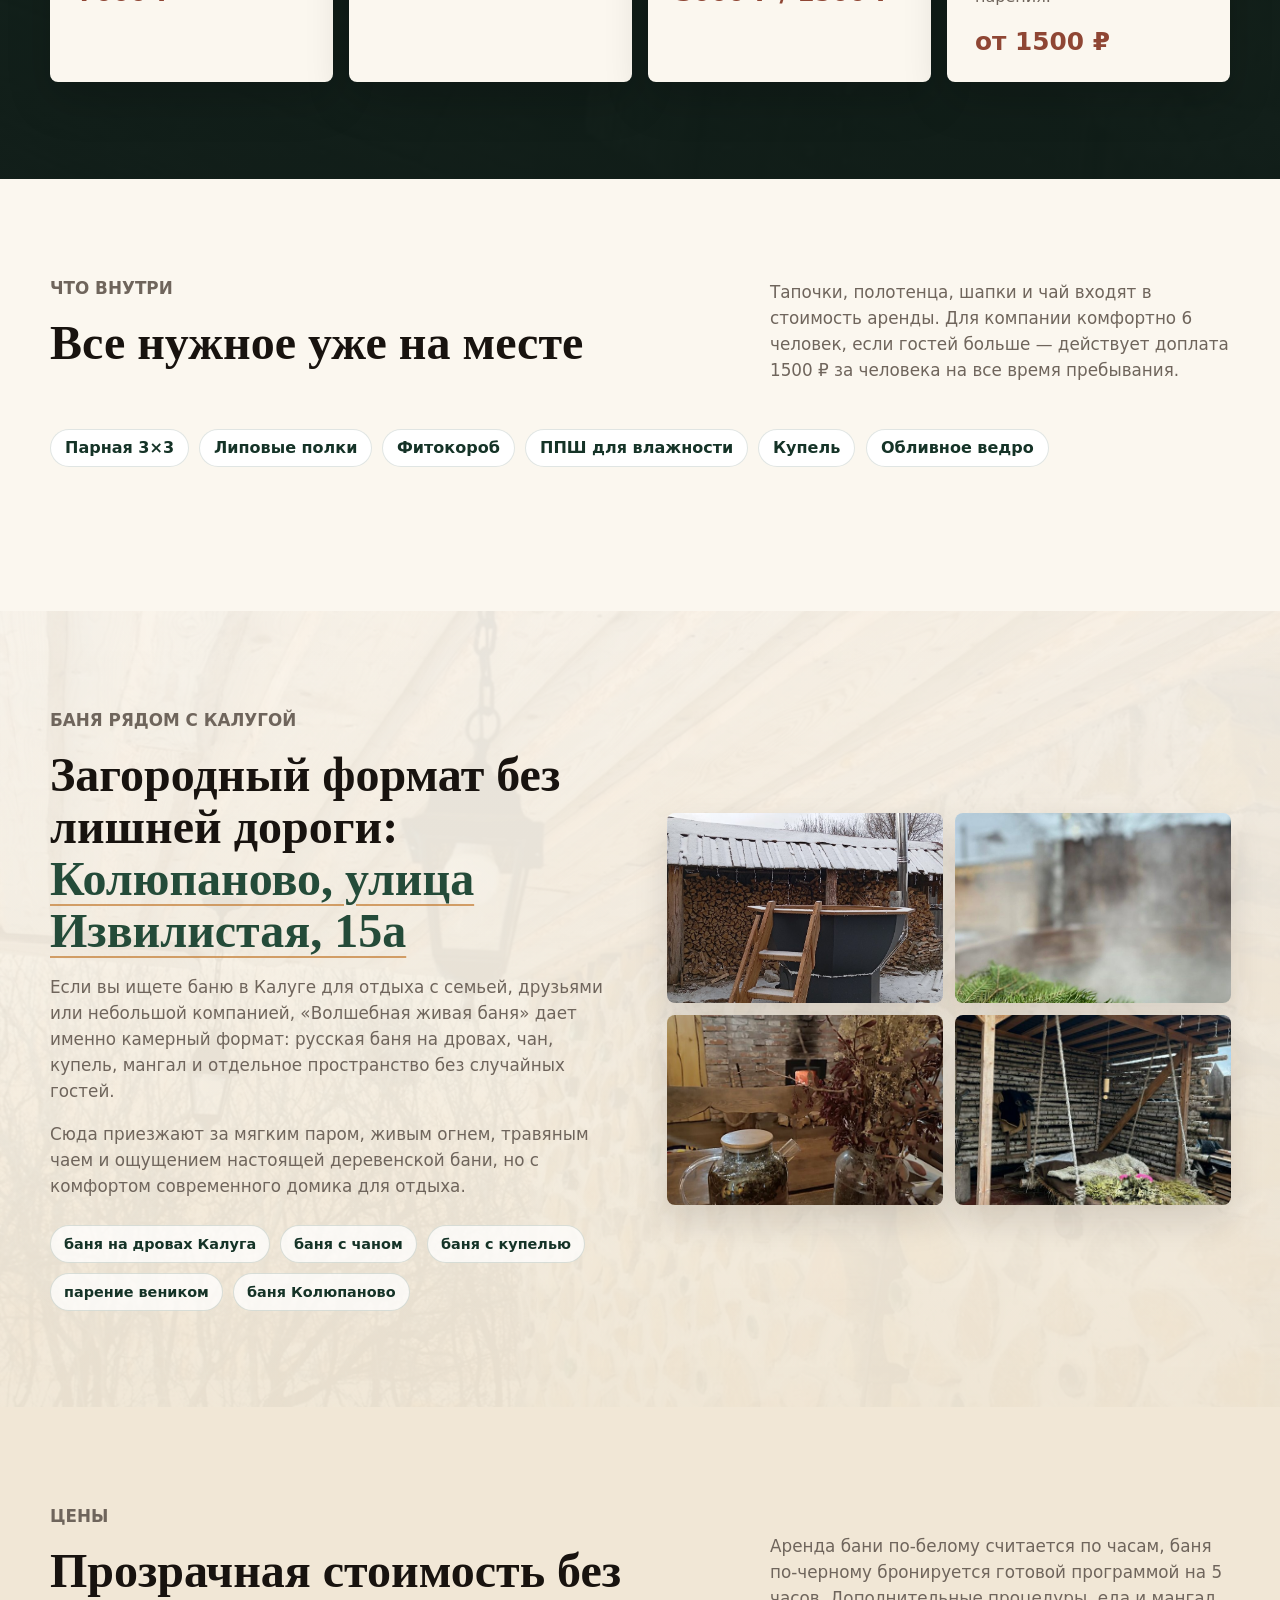
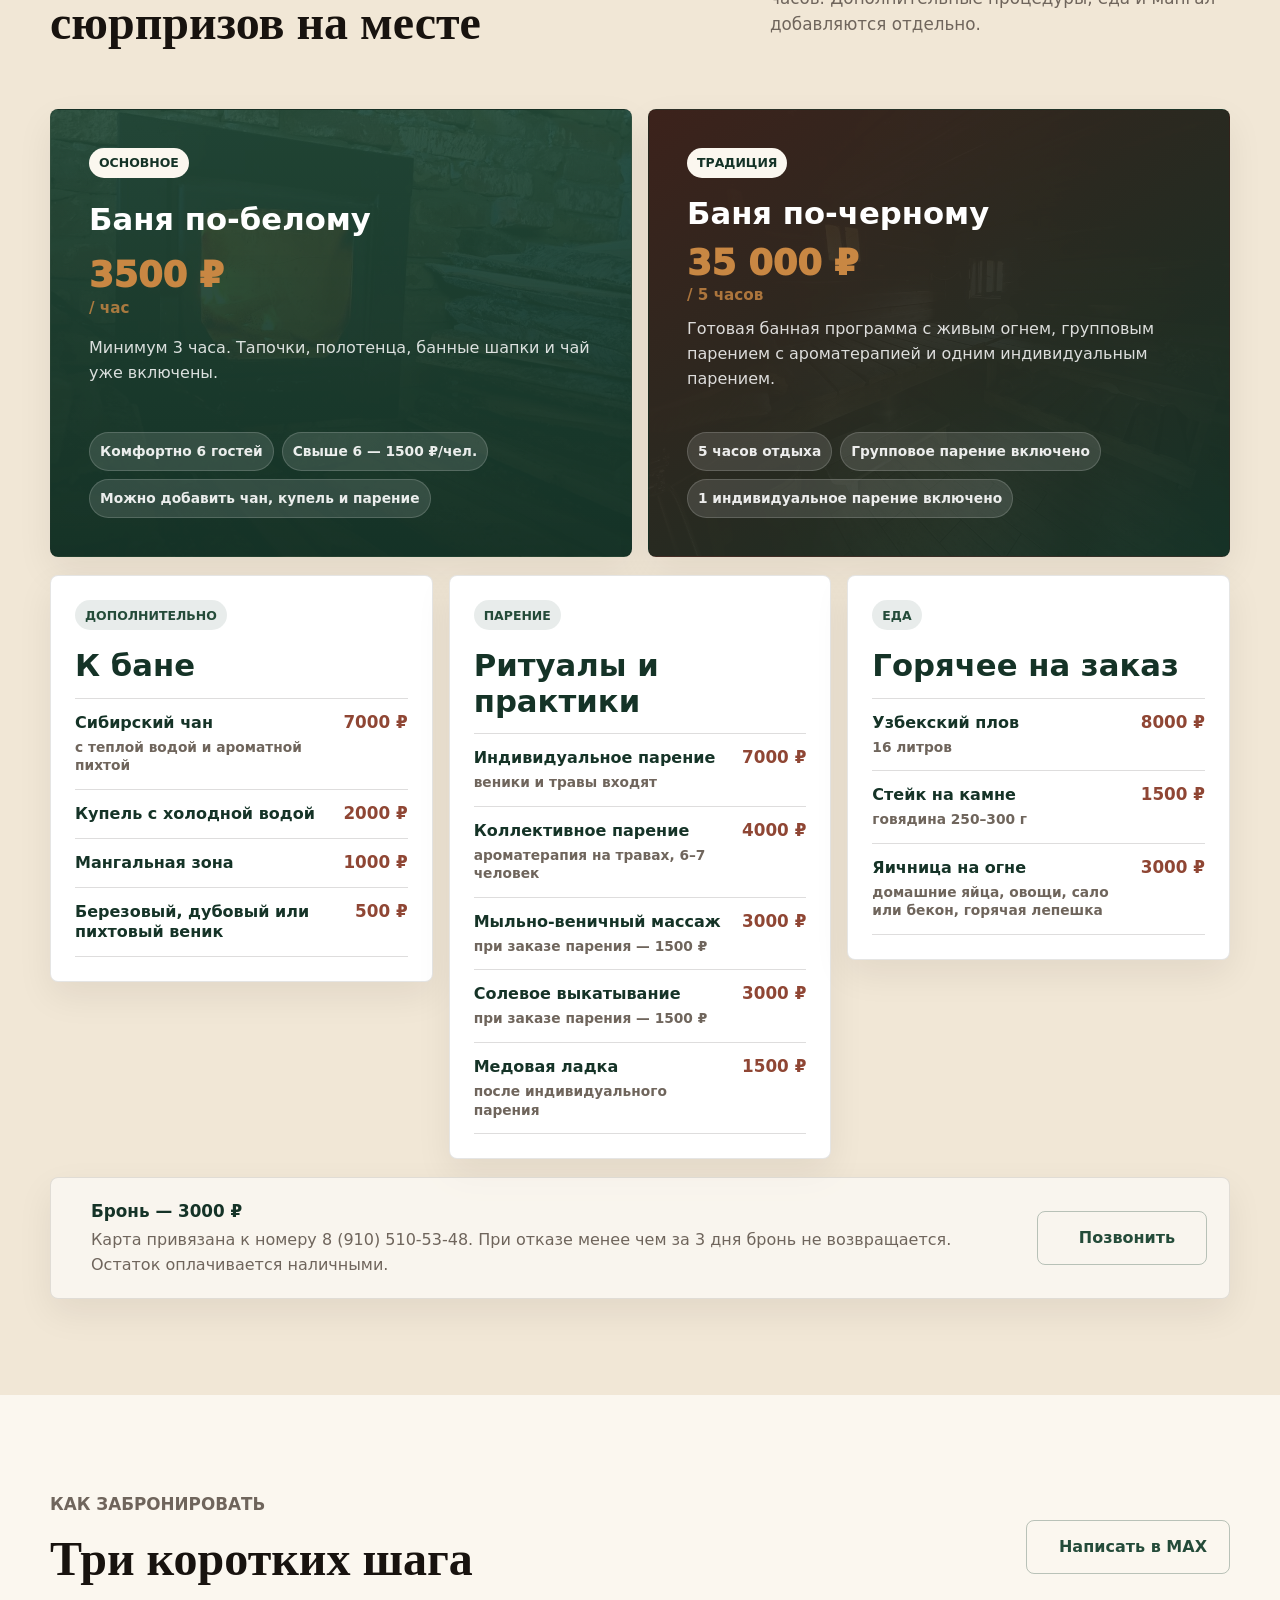
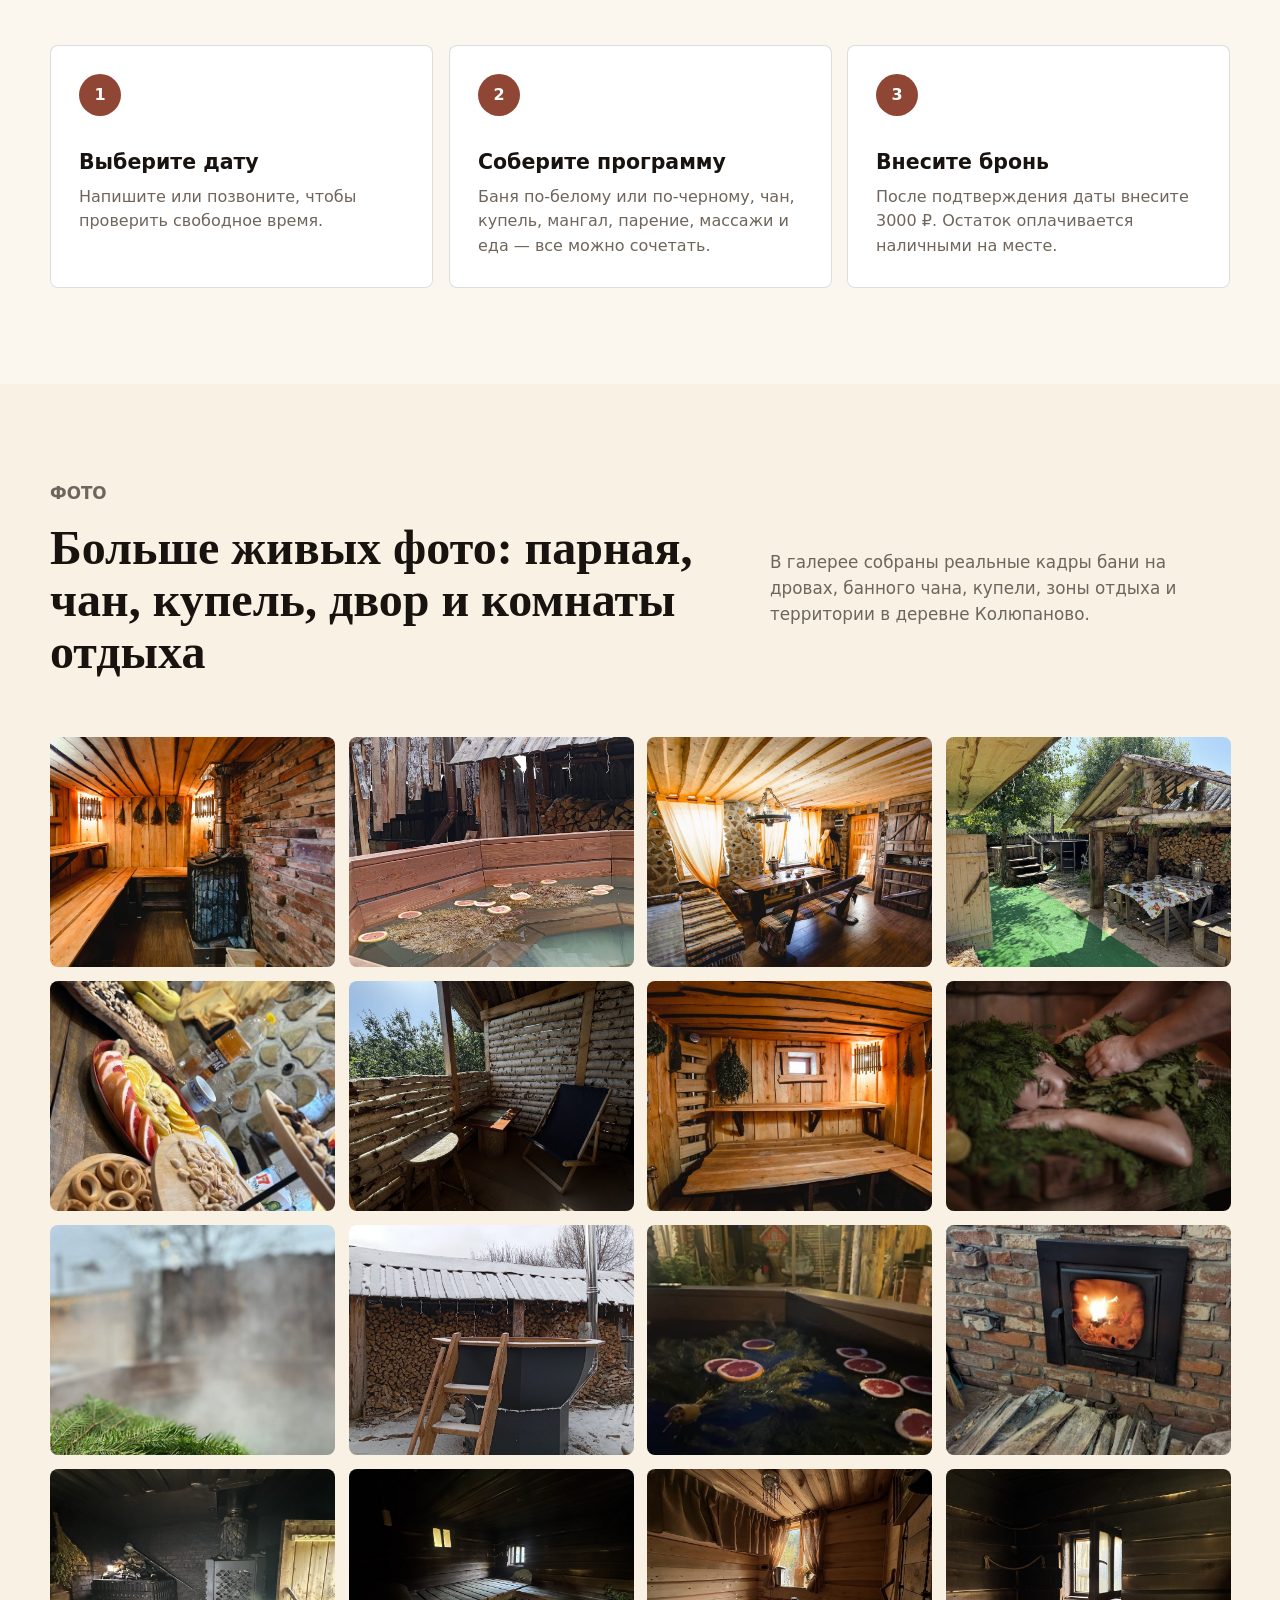
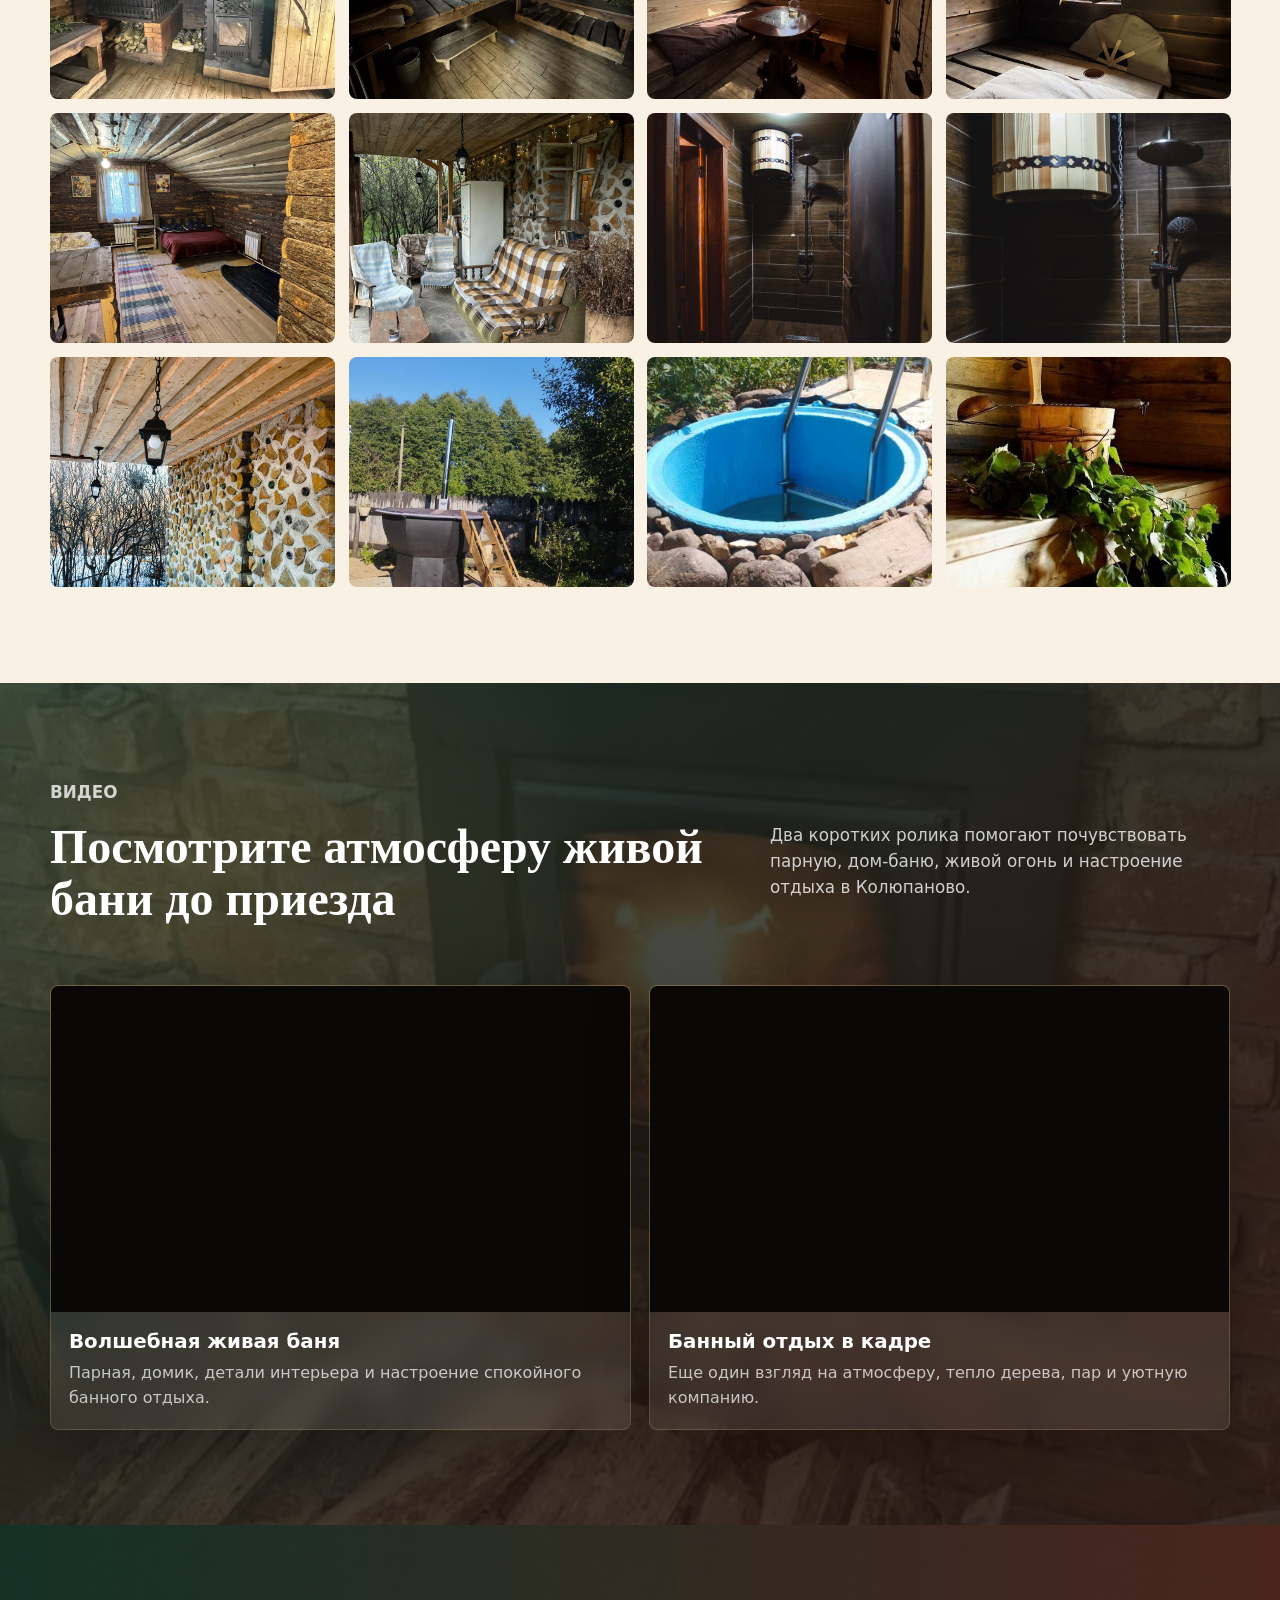
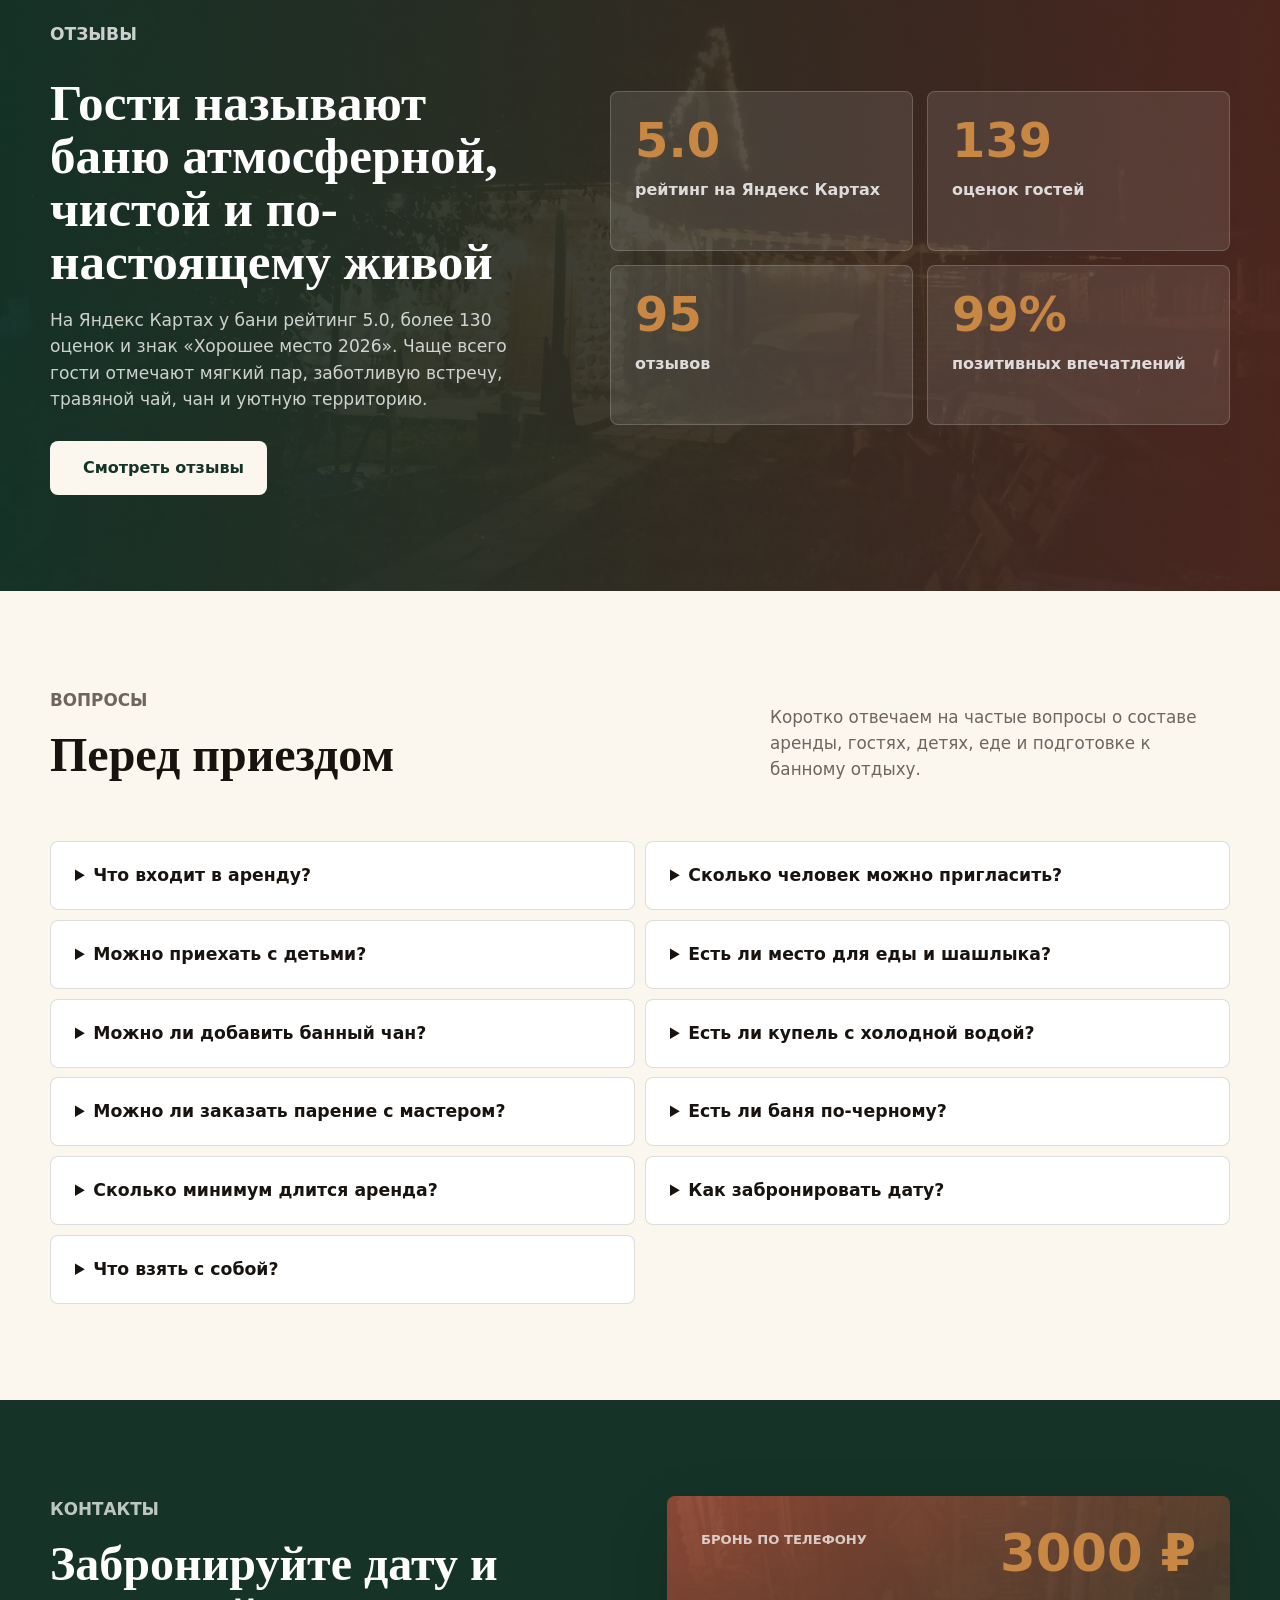
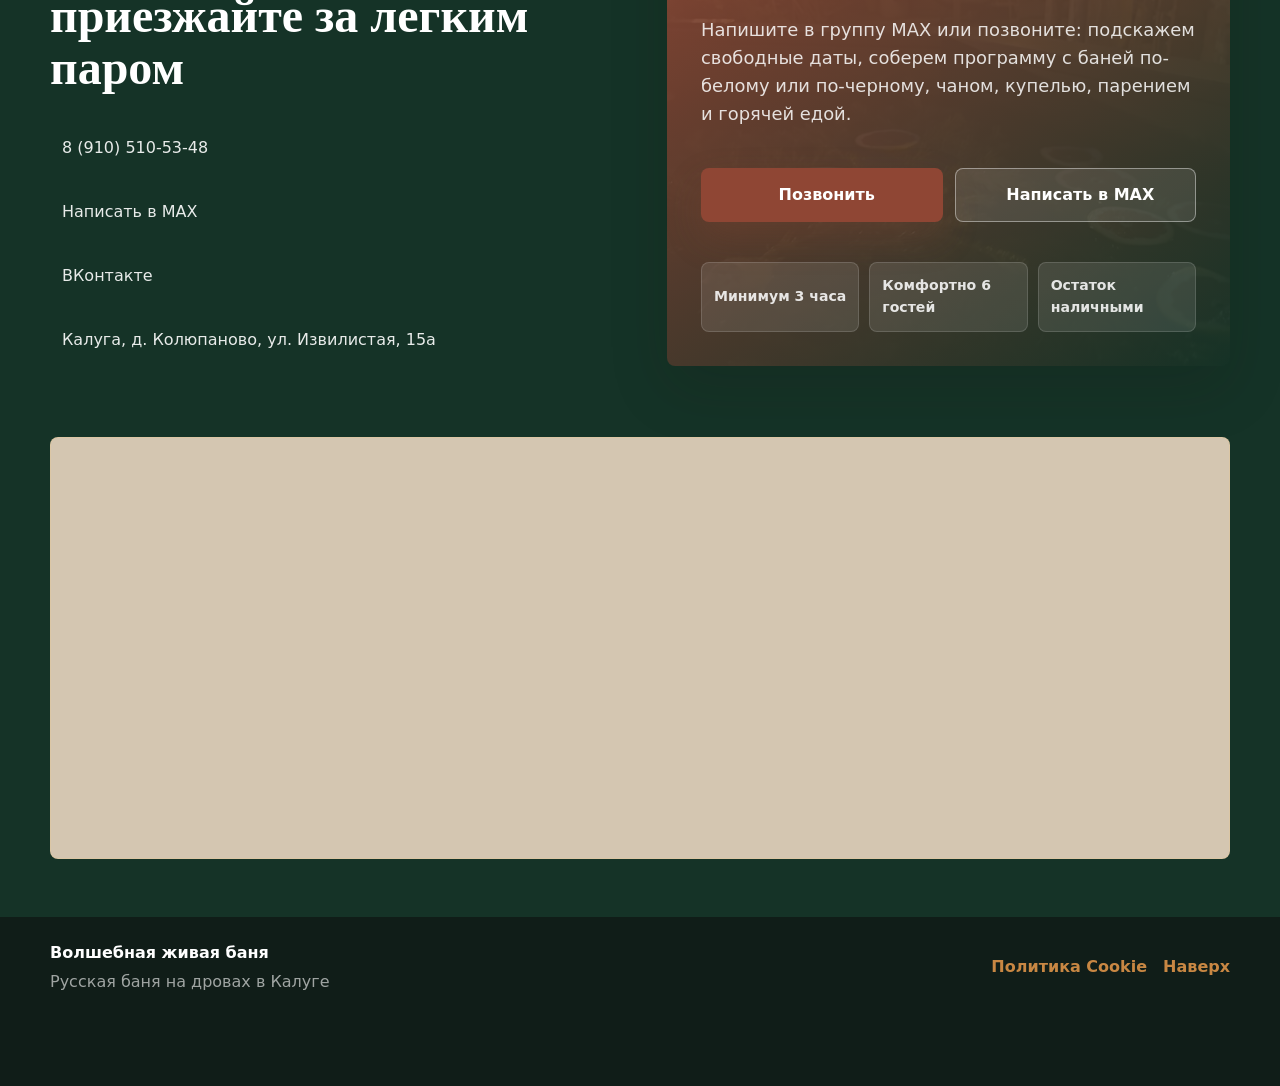
==== commit 67800fc3: "Выровнять блок услуг" ====
--- a/index.html
+++ b/index.html
@@ -664,6 +664,24 @@
               </a>
             </article>
             <article class="service-card">
+              <i data-lucide="wind"></i>
+              <span>Для компании</span>
+              <h3>Коллективное парение</h3>
+              <p>Бесконтактное парение веером с ароматерапией на травах для 6–7 гостей. Хороший общий заход для компании.</p>
+            </article>
+            <article class="service-card">
+              <i data-lucide="hand-heart"></i>
+              <span>Массаж</span>
+              <h3>Мыльно-веничный массаж</h3>
+              <p>Мягкая банная практика после прогрева. Можно добавить отдельно или по специальной цене при заказе парения.</p>
+            </article>
+            <article class="service-card">
+              <i data-lucide="sparkles"></i>
+              <span>После парения</span>
+              <h3>Солевое выкатывание и медовая ладка</h3>
+              <p>Соль помогает завершить банный цикл, а медовая ладка доступна после индивидуального парения.</p>
+            </article>
+            <article class="service-card">
               <i data-lucide="moon"></i>
               <span>Традиция</span>
               <h3>Баня по-черному</h3>
--- a/styles.css
+++ b/styles.css
@@ -2977,7 +2977,7 @@
   }
 
   .service-grid {
-    grid-template-columns: repeat(3, minmax(0, 1fr));
+    grid-template-columns: repeat(2, minmax(0, 1fr));
   }
 
   .program-grid {
